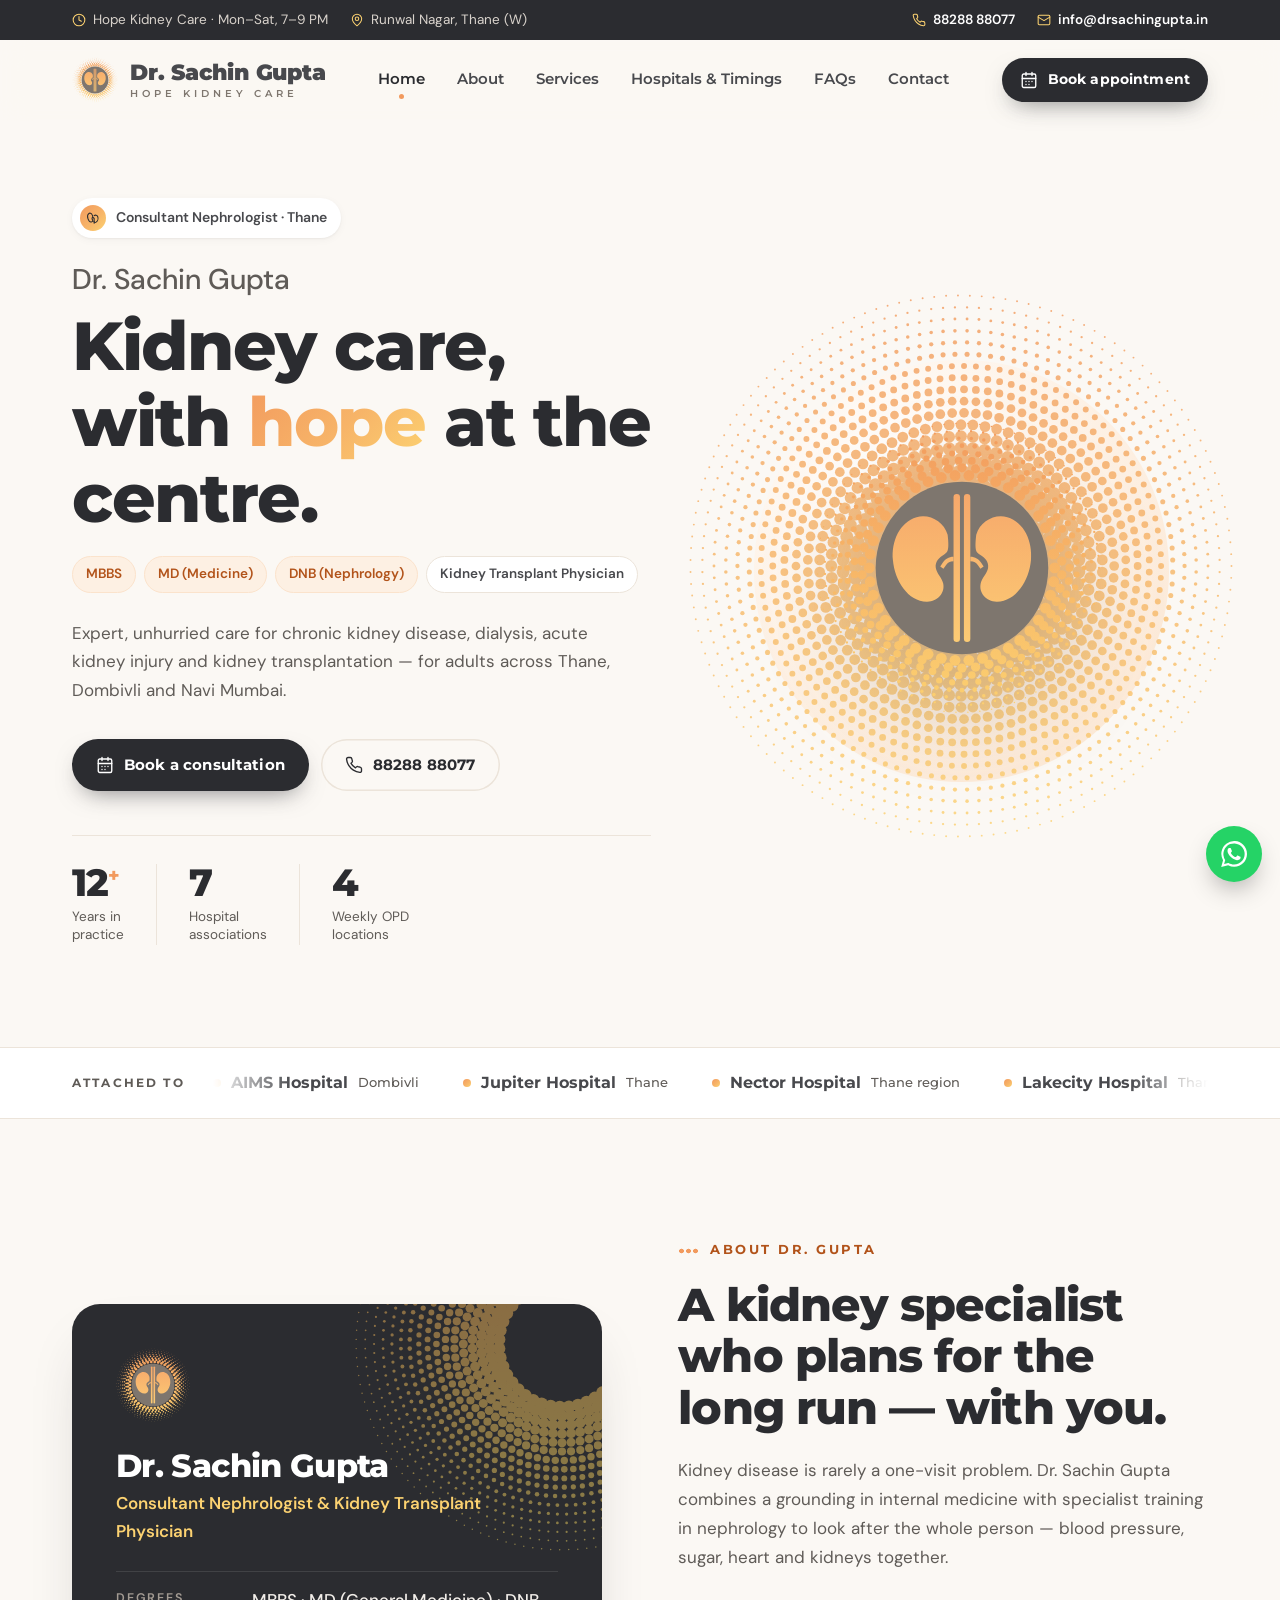
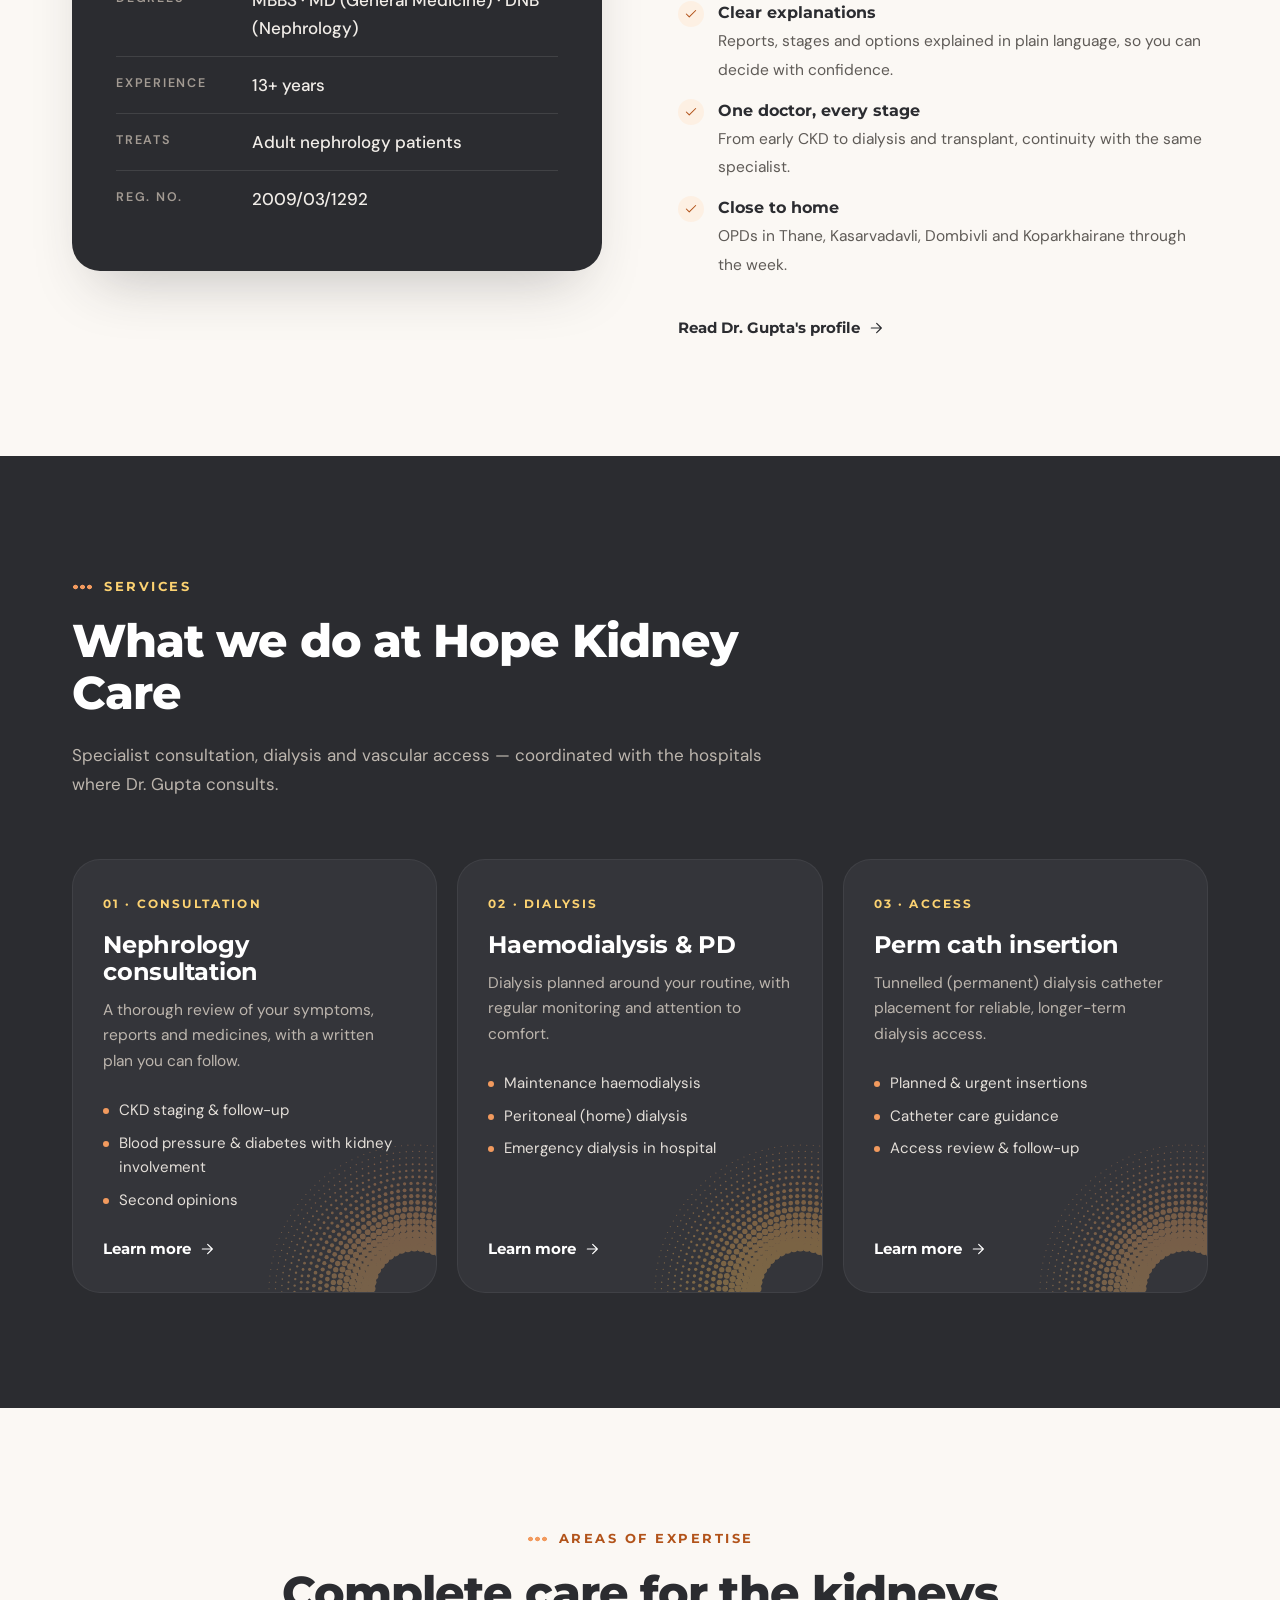
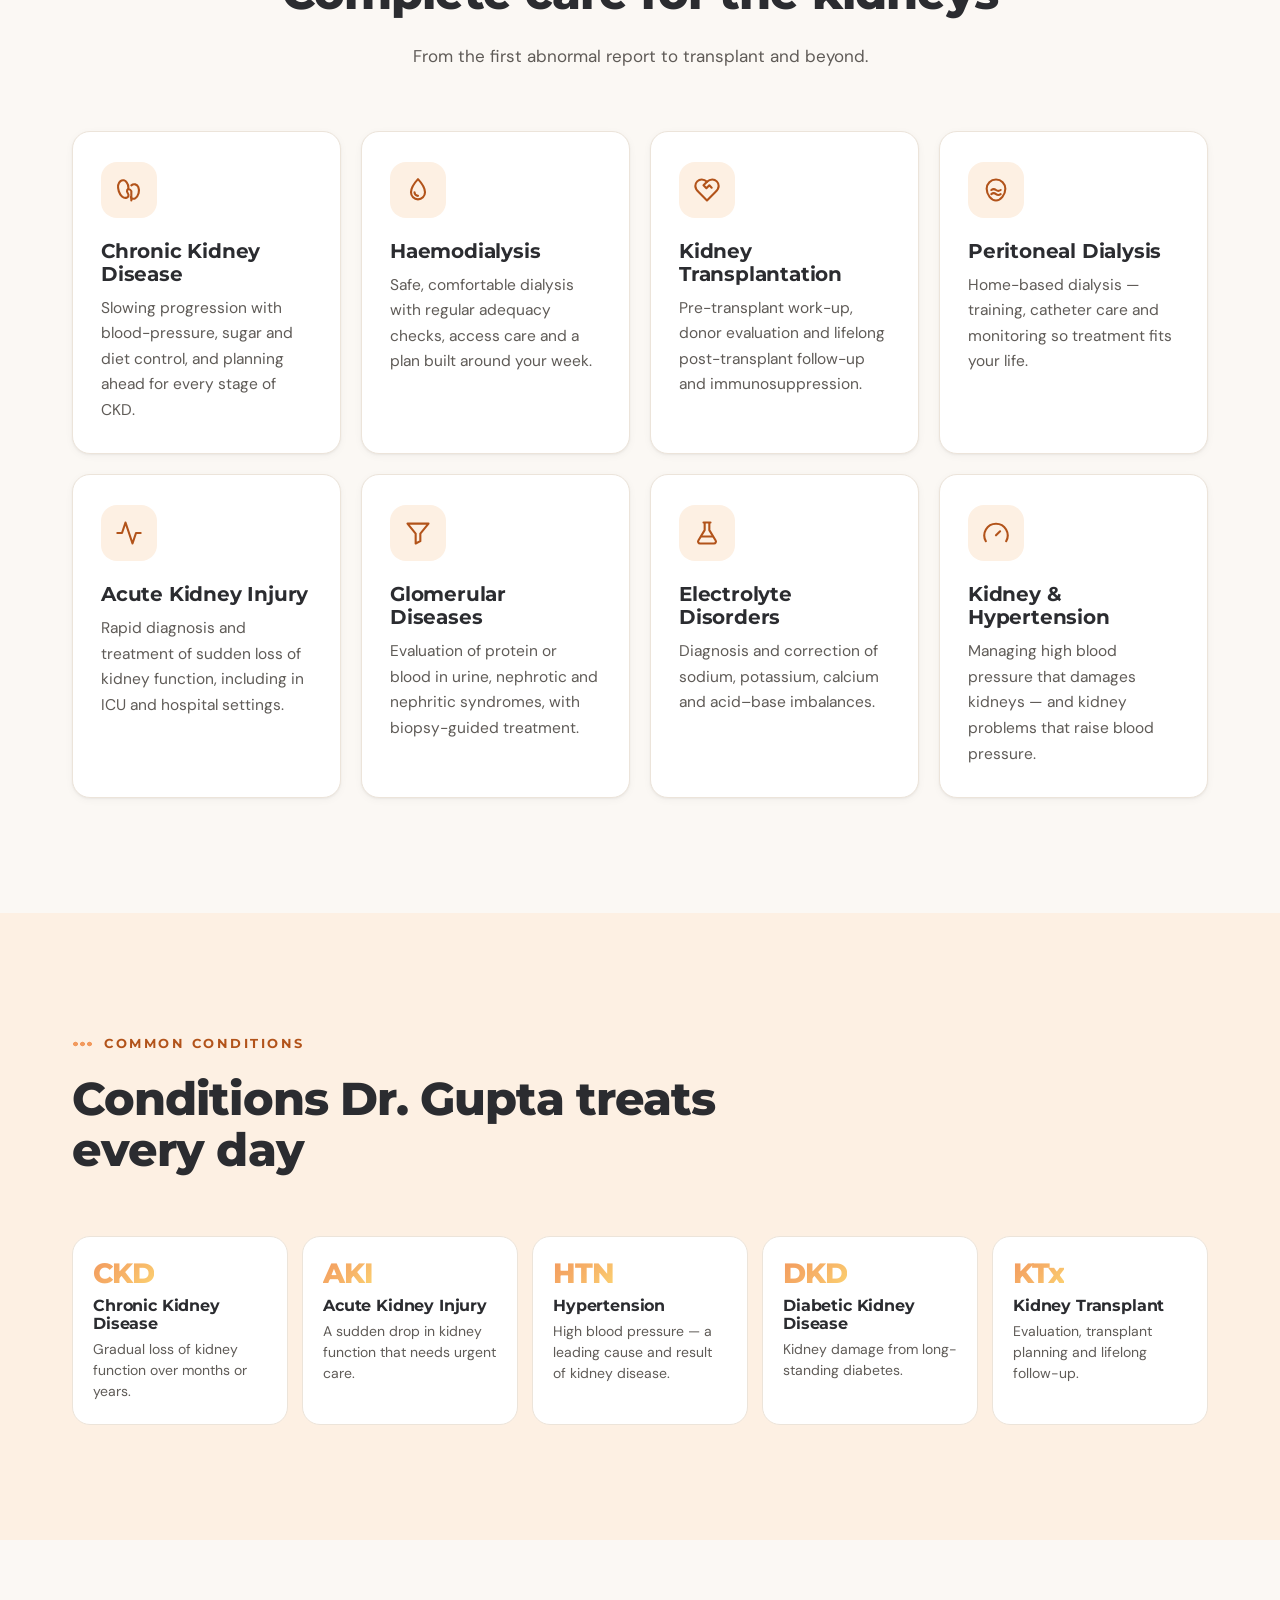
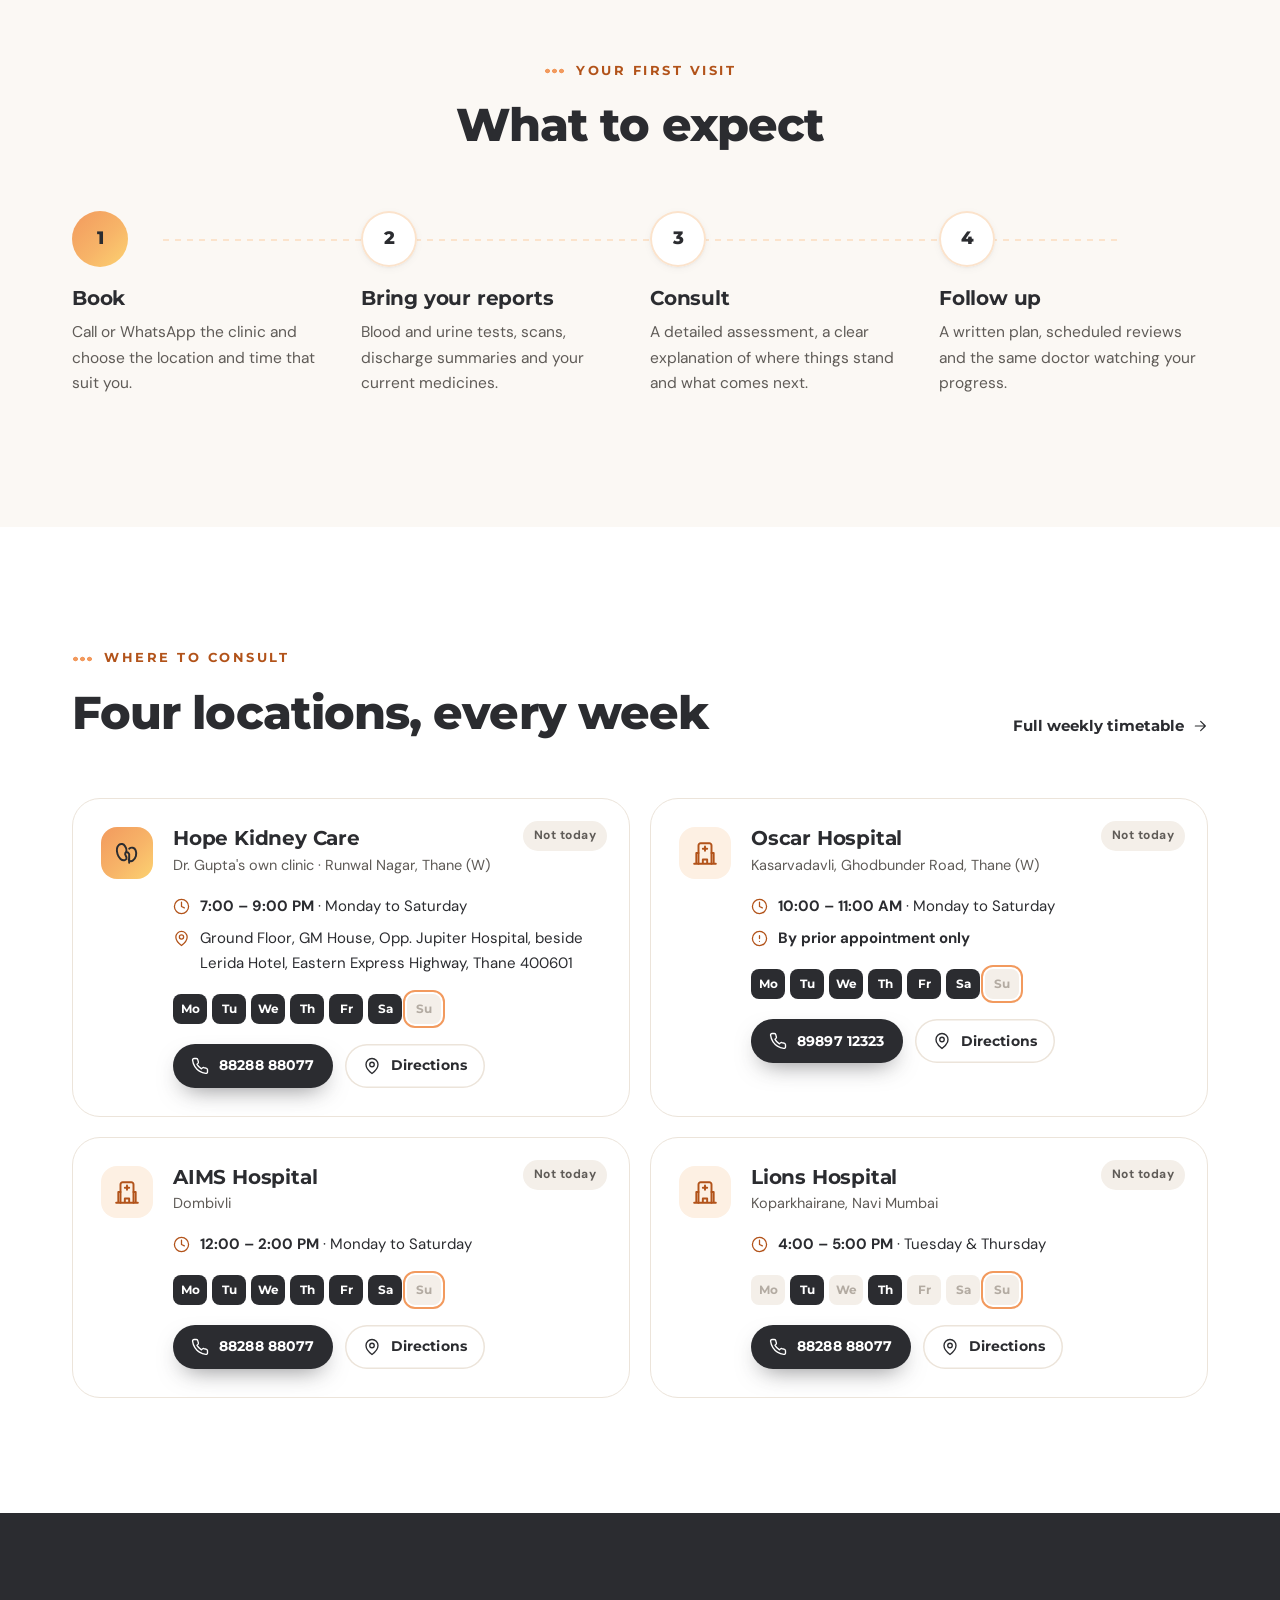
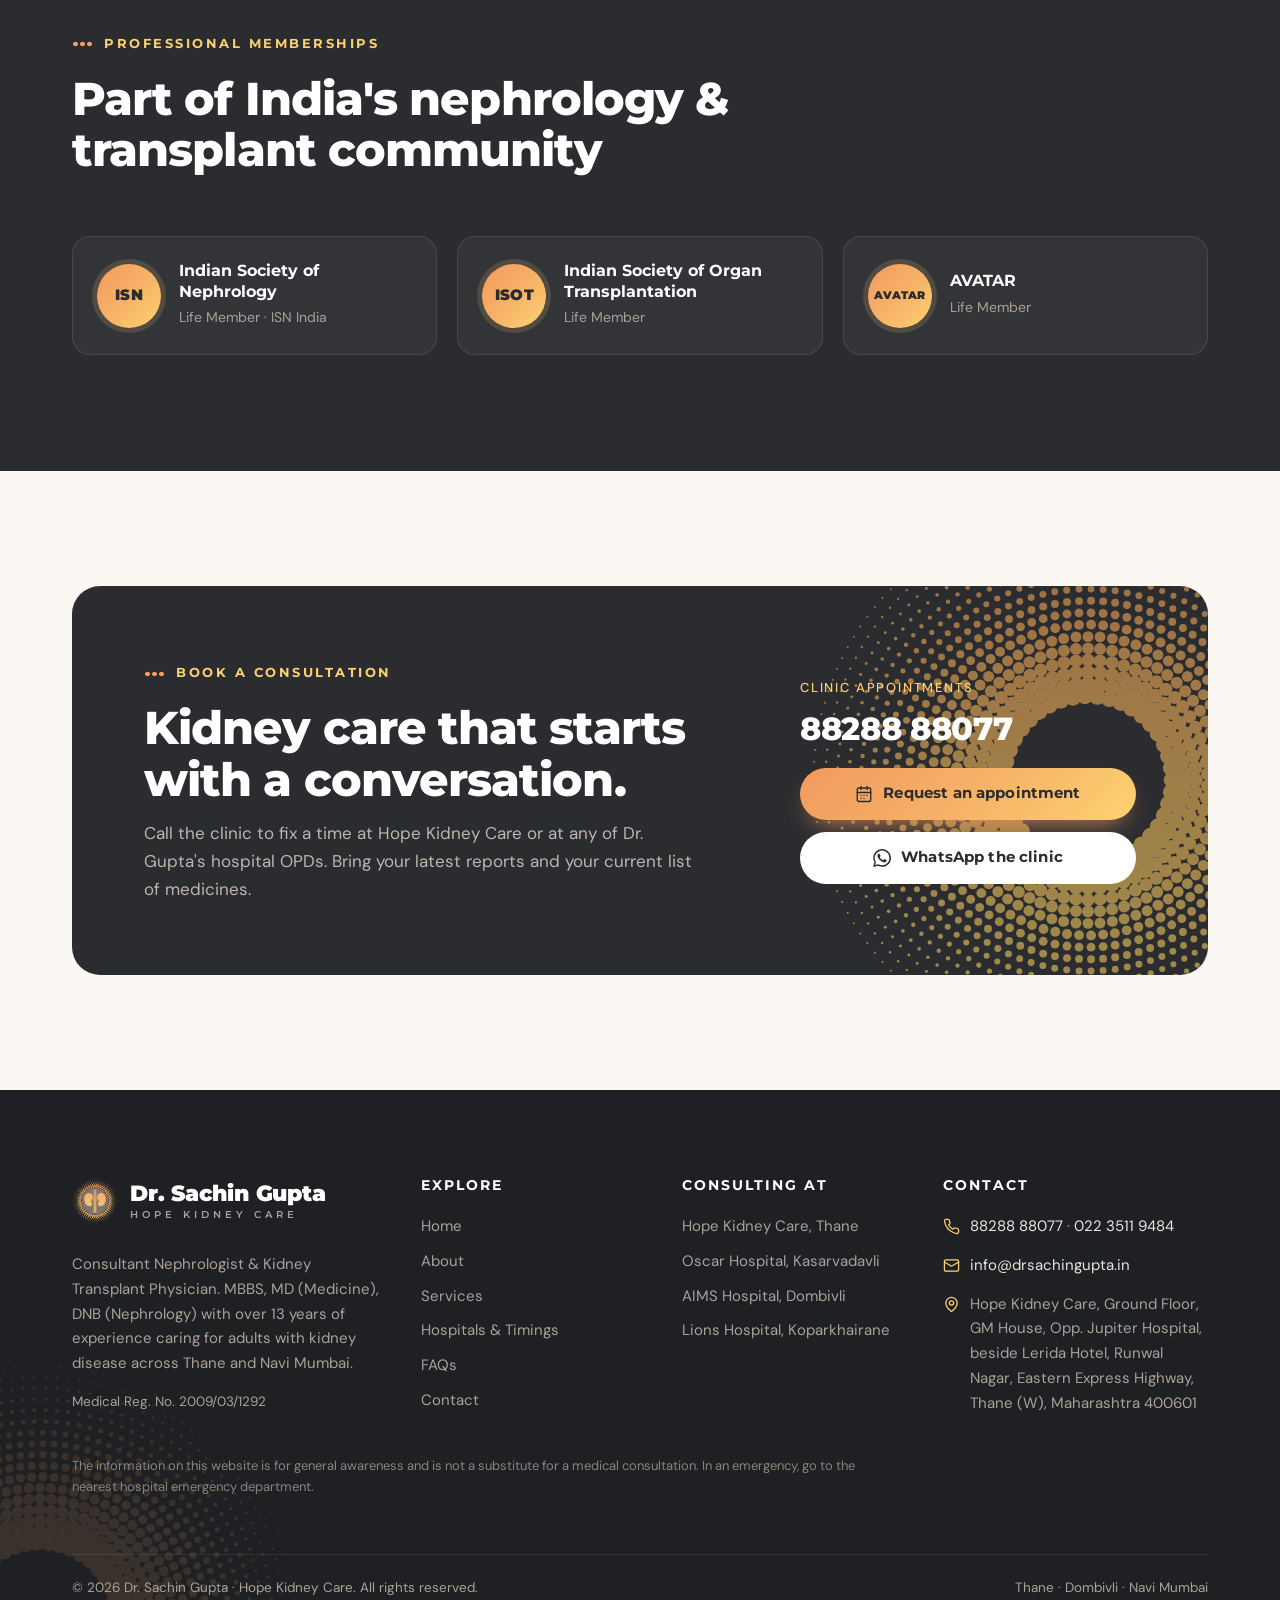
==== index.html @ 8084b37d "initial commit" ====
<!DOCTYPE html>
<html lang="en-IN" class="no-js">
<head>
  <meta charset="UTF-8">
  <meta name="viewport" content="width=device-width, initial-scale=1">
  <title>Dr. Sachin Gupta — Nephrologist &amp; Kidney Transplant Physician in Thane | Hope Kidney Care</title>
  <meta name="description" content="Dr. Sachin Gupta, MBBS, MD, DNB (Nephrology) — consultant nephrologist and kidney transplant physician in Thane with 13+ years of experience. CKD, dialysis, AKI, transplant care at Hope Kidney Care.">
  <meta name="theme-color" content="#2b2c30">
  <link rel="canonical" href="https://www.drsachingupta.in/">
  <link rel="icon" href="assets/img/favicon.svg" type="image/svg+xml">
  <link rel="apple-touch-icon" href="assets/img/apple-touch-icon.png">
  <meta property="og:type" content="website">
  <meta property="og:title" content="Dr. Sachin Gupta — Nephrologist &amp; Kidney Transplant Physician in Thane | Hope Kidney Care">
  <meta property="og:description" content="Dr. Sachin Gupta, MBBS, MD, DNB (Nephrology) — consultant nephrologist and kidney transplant physician in Thane with 13+ years of experience. CKD, dialysis, AKI, transplant care at Hope Kidney Care.">
  <meta property="og:url" content="https://www.drsachingupta.in/">
  <meta property="og:image" content="https://www.drsachingupta.in/assets/img/og-image.png">
  <meta name="twitter:card" content="summary_large_image">
  <link rel="preconnect" href="https://fonts.googleapis.com">
  <link rel="preconnect" href="https://fonts.gstatic.com" crossorigin>
  <link href="https://fonts.googleapis.com/css2?family=DM+Sans:opsz,wght@9..40,400;9..40,500;9..40,600;9..40,700&family=Montserrat:wght@500;600;700;800;900&display=swap" rel="stylesheet">
  <link rel="stylesheet" href="assets/css/style.css?v=9">
  <script type="application/ld+json">{"@context": "https://schema.org", "@graph": [{"@type": "Physician", "@id": "https://www.drsachingupta.in/#doctor", "name": "Dr. Sachin Gupta", "medicalSpecialty": "Nephrology", "description": "Consultant Nephrologist & Kidney Transplant Physician in Thane — MBBS, MD (Medicine), DNB (Nephrology).", "telephone": "+918828888077", "email": "info@drsachingupta.in", "url": "https://www.drsachingupta.in", "image": "https://www.drsachingupta.in/assets/img/og-image.png", "address": {"@type": "PostalAddress", "streetAddress": "Ground Floor, GM House, Opp. Jupiter Hospital, Runwal Nagar, Eastern Express Highway", "addressLocality": "Thane", "addressRegion": "Maharashtra", "postalCode": "400601", "addressCountry": "IN"}, "memberOf": ["Indian Society of Nephrology (ISN)", "Indian Society of Organ Transplantation (ISOT)", "AVATAR"]}, {"@type": "MedicalClinic", "@id": "https://www.drsachingupta.in/#clinic", "name": "Hope Kidney Care", "telephone": "+918828888077", "address": {"@type": "PostalAddress", "streetAddress": "Ground Floor, GM House, Opp. Jupiter Hospital, Runwal Nagar, Eastern Express Highway", "addressLocality": "Thane", "addressRegion": "Maharashtra", "postalCode": "400601", "addressCountry": "IN"}, "openingHoursSpecification": [{"@type": "OpeningHoursSpecification", "dayOfWeek": ["Monday", "Tuesday", "Wednesday", "Thursday", "Friday", "Saturday"], "opens": "19:00", "closes": "21:00"}], "medicalSpecialty": "Nephrology"}]}</script>
  <script defer src="assets/js/site.js?v=4"></script>
</head>
<body>
<svg width="0" height="0" style="position:absolute" aria-hidden="true"><symbol id="i-phone" viewBox="0 0 24 24" fill="none" stroke="currentColor" stroke-width="1.8" stroke-linecap="round" stroke-linejoin="round"><path d="M22 16.9v3a2 2 0 0 1-2.2 2 19.8 19.8 0 0 1-8.6-3.1 19.5 19.5 0 0 1-6-6A19.8 19.8 0 0 1 2.1 4.2 2 2 0 0 1 4.1 2h3a2 2 0 0 1 2 1.7c.1.9.4 1.8.7 2.7a2 2 0 0 1-.5 2.1L8 9.8a16 16 0 0 0 6 6l1.3-1.3a2 2 0 0 1 2.1-.4c.9.3 1.8.6 2.7.7a2 2 0 0 1 1.7 2z"/></symbol><symbol id="i-calendar" viewBox="0 0 24 24" fill="none" stroke="currentColor" stroke-width="1.8" stroke-linecap="round" stroke-linejoin="round"><rect x="3" y="4" width="18" height="18" rx="2"/><path d="M16 2v4M8 2v4M3 10h18M8 14h.01M12 14h.01M16 14h.01M8 18h.01M12 18h.01"/></symbol><symbol id="i-clock" viewBox="0 0 24 24" fill="none" stroke="currentColor" stroke-width="1.8" stroke-linecap="round" stroke-linejoin="round"><circle cx="12" cy="12" r="10"/><path d="M12 6v6l4 2"/></symbol><symbol id="i-pin" viewBox="0 0 24 24" fill="none" stroke="currentColor" stroke-width="1.8" stroke-linecap="round" stroke-linejoin="round"><path d="M20 10c0 6-8 12-8 12s-8-6-8-12a8 8 0 0 1 16 0z"/><circle cx="12" cy="10" r="3"/></symbol><symbol id="i-mail" viewBox="0 0 24 24" fill="none" stroke="currentColor" stroke-width="1.8" stroke-linecap="round" stroke-linejoin="round"><rect x="2" y="4" width="20" height="16" rx="2"/><path d="m22 7-10 6L2 7"/></symbol><symbol id="i-arrow" viewBox="0 0 24 24" fill="none" stroke="currentColor" stroke-width="1.8" stroke-linecap="round" stroke-linejoin="round"><path d="M5 12h14M13 5l7 7-7 7"/></symbol><symbol id="i-check" viewBox="0 0 24 24" fill="none" stroke="currentColor" stroke-width="1.8" stroke-linecap="round" stroke-linejoin="round"><path d="M20 6 9 17l-5-5"/></symbol><symbol id="i-menu" viewBox="0 0 24 24" fill="none" stroke="currentColor" stroke-width="1.8" stroke-linecap="round" stroke-linejoin="round"><path d="M4 7h16M4 12h16M4 17h10"/></symbol><symbol id="i-close" viewBox="0 0 24 24" fill="none" stroke="currentColor" stroke-width="1.8" stroke-linecap="round" stroke-linejoin="round"><path d="M18 6 6 18M6 6l12 12"/></symbol><symbol id="i-chev" viewBox="0 0 24 24" fill="none" stroke="currentColor" stroke-width="1.8" stroke-linecap="round" stroke-linejoin="round"><path d="m9 18 6-6-6-6"/></symbol><symbol id="i-kidney" viewBox="0 0 24 24" fill="none" stroke="currentColor" stroke-width="1.8" stroke-linecap="round" stroke-linejoin="round"><path d="M10 5.5C9 3.6 6.4 3 4.7 4.4 2.5 6.2 2.3 10 3.3 13.2 4.4 16.6 7.2 19.5 10 18.6c1.7-.6 2-2.5 1-3.8-.6-.8-1-1.7-.6-2.6.3-.7 1-1 1.1-1.9.2-1.6-.5-3.5-1.5-4.8z"/><path d="M14 8c2-1.7 5-1 6 1.5 1.3 3.2.2 7.8-2.7 9.6-1.5.9-3.4.4-3.8-1.1"/><path d="M11.4 11.4c1.3-.2 2.1.5 2.6 1.6v8"/></symbol><symbol id="i-droplet" viewBox="0 0 24 24" fill="none" stroke="currentColor" stroke-width="1.8" stroke-linecap="round" stroke-linejoin="round"><path d="M12 2.7s6 6.4 6 11.3a6 6 0 0 1-12 0c0-4.9 6-11.3 6-11.3z"/><path d="M9 14a3 3 0 0 0 3 3"/></symbol><symbol id="i-catheter" viewBox="0 0 24 24" fill="none" stroke="currentColor" stroke-width="1.8" stroke-linecap="round" stroke-linejoin="round"><path d="M7 3v4a5 5 0 0 0 10 0V3"/><path d="M12 12v5a4 4 0 0 0 8 0v-1"/><circle cx="20" cy="14" r="2"/><path d="M5 3h4M15 3h4"/></symbol><symbol id="i-steth" viewBox="0 0 24 24" fill="none" stroke="currentColor" stroke-width="1.8" stroke-linecap="round" stroke-linejoin="round"><path d="M4.8 2.3A.3.3 0 1 0 5 2H4a2 2 0 0 0-2 2v5a6 6 0 0 0 6 6 6 6 0 0 0 6-6V4a2 2 0 0 0-2-2h-1a.2.2 0 1 0 .3.3"/><path d="M8 15v1a6 6 0 0 0 6 6 6 6 0 0 0 6-6v-4"/><circle cx="20" cy="10" r="2"/></symbol><symbol id="i-transplant" viewBox="0 0 24 24" fill="none" stroke="currentColor" stroke-width="1.8" stroke-linecap="round" stroke-linejoin="round"><path d="M19 14c1.5-1.5 3-3.2 3-5.5A5.5 5.5 0 0 0 16.5 3c-1.8 0-3 .5-4.5 2-1.5-1.5-2.7-2-4.5-2A5.5 5.5 0 0 0 2 8.5c0 2.3 1.5 4 3 5.5l7 7z"/><path d="M12 5 9 8l2.5 2.5L14 8l2 2"/></symbol><symbol id="i-filter" viewBox="0 0 24 24" fill="none" stroke="currentColor" stroke-width="1.8" stroke-linecap="round" stroke-linejoin="round"><path d="M3 4h18l-7 8.5V19l-4 2v-8.5z"/></symbol><symbol id="i-flask" viewBox="0 0 24 24" fill="none" stroke="currentColor" stroke-width="1.8" stroke-linecap="round" stroke-linejoin="round"><path d="M9 3h6M10 3v6.5L4.6 18.4A1.7 1.7 0 0 0 6 21h12a1.7 1.7 0 0 0 1.4-2.6L14 9.5V3"/><path d="M7.5 15h9"/></symbol><symbol id="i-pulse" viewBox="0 0 24 24" fill="none" stroke="currentColor" stroke-width="1.8" stroke-linecap="round" stroke-linejoin="round"><path d="M22 12h-4l-3 9L9 3l-3 9H2"/></symbol><symbol id="i-peritoneal" viewBox="0 0 24 24" fill="none" stroke="currentColor" stroke-width="1.8" stroke-linecap="round" stroke-linejoin="round"><path d="M12 3c4.5 0 8 3.5 8 8 0 5-4 10-8 10s-8-5-8-10c0-4.5 3.5-8 8-8z"/><path d="M8 12c1.3-1 2.7-1 4 0s2.7 1 4 0M8 15.5c1.3-1 2.7-1 4 0s2.7 1 4 0"/></symbol><symbol id="i-hospital" viewBox="0 0 24 24" fill="none" stroke="currentColor" stroke-width="1.8" stroke-linecap="round" stroke-linejoin="round"><path d="M12 6v4M14 8h-4M18 22V5a2 2 0 0 0-2-2H8a2 2 0 0 0-2 2v17"/><path d="M2 22h20M4 22V12h2M20 22V12h-2M10 22v-4h4v4"/></symbol><symbol id="i-award" viewBox="0 0 24 24" fill="none" stroke="currentColor" stroke-width="1.8" stroke-linecap="round" stroke-linejoin="round"><circle cx="12" cy="8" r="6"/><path d="M15.5 12.9 17 22l-5-3-5 3 1.5-9.1"/></symbol><symbol id="i-shield" viewBox="0 0 24 24" fill="none" stroke="currentColor" stroke-width="1.8" stroke-linecap="round" stroke-linejoin="round"><path d="M12 22s8-4 8-10V5l-8-3-8 3v7c0 6 8 10 8 10z"/><path d="m9 12 2 2 4-4"/></symbol><symbol id="i-user" viewBox="0 0 24 24" fill="none" stroke="currentColor" stroke-width="1.8" stroke-linecap="round" stroke-linejoin="round"><circle cx="12" cy="8" r="4"/><path d="M4 21v-1a6 6 0 0 1 6-6h4a6 6 0 0 1 6 6v1"/></symbol><symbol id="i-alert" viewBox="0 0 24 24" fill="none" stroke="currentColor" stroke-width="1.8" stroke-linecap="round" stroke-linejoin="round"><circle cx="12" cy="12" r="10"/><path d="M12 8v4M12 16h.01"/></symbol><symbol id="i-gauge" viewBox="0 0 24 24" fill="none" stroke="currentColor" stroke-width="1.8" stroke-linecap="round" stroke-linejoin="round"><path d="M12 14 15.5 10.5"/><path d="M3.3 19a10 10 0 1 1 17.4 0"/></symbol><symbol id="i-sugar" viewBox="0 0 24 24" fill="none" stroke="currentColor" stroke-width="1.8" stroke-linecap="round" stroke-linejoin="round"><path d="M12 2 4 7v10l8 5 8-5V7z"/><path d="M12 22V12M20 7l-8 5-8-5"/></symbol><symbol id="i-eye" viewBox="0 0 24 24" fill="none" stroke="currentColor" stroke-width="1.8" stroke-linecap="round" stroke-linejoin="round"><path d="M2 12s3.5-7 10-7 10 7 10 7-3.5 7-10 7S2 12 2 12z"/><circle cx="12" cy="12" r="3"/></symbol><symbol id="i-swell" viewBox="0 0 24 24" fill="none" stroke="currentColor" stroke-width="1.8" stroke-linecap="round" stroke-linejoin="round"><path d="M7 3v8a5 5 0 0 0 10 0V3"/><path d="M5 21c2-1.5 4-1.5 7 0s5 1.5 7 0"/></symbol><symbol id="i-tired" viewBox="0 0 24 24" fill="none" stroke="currentColor" stroke-width="1.8" stroke-linecap="round" stroke-linejoin="round"><path d="M12 3a9 9 0 1 0 9 9 7 7 0 0 1-9-9z"/></symbol><symbol id="i-foam" viewBox="0 0 24 24" fill="none" stroke="currentColor" stroke-width="1.8" stroke-linecap="round" stroke-linejoin="round"><circle cx="8" cy="9" r="3"/><circle cx="15.5" cy="7.5" r="2.5"/><circle cx="14" cy="15" r="4"/><circle cx="6.5" cy="16.5" r="2"/></symbol><symbol id="i-quote" viewBox="0 0 24 24" fill="none" stroke="currentColor" stroke-width="1.8" stroke-linecap="round" stroke-linejoin="round"><path d="M3 21c3 0 7-1 7-8V5H3v7h4c0 4-2 6-4 6zM14 21c3 0 7-1 7-8V5h-7v7h4c0 4-2 6-4 6z"/></symbol><symbol id="i-heart" viewBox="0 0 24 24" fill="none" stroke="currentColor" stroke-width="1.8" stroke-linecap="round" stroke-linejoin="round"><path d="M19 14c1.5-1.5 3-3.2 3-5.5A5.5 5.5 0 0 0 16.5 3c-1.8 0-3 .5-4.5 2-1.5-1.5-2.7-2-4.5-2A5.5 5.5 0 0 0 2 8.5c0 2.3 1.5 4 3 5.5l7 7z"/></symbol><symbol id="i-chat" viewBox="0 0 24 24" fill="none" stroke="currentColor" stroke-width="1.8" stroke-linecap="round" stroke-linejoin="round"><path d="M21 11.5a8.4 8.4 0 0 1-9 8.4 8.6 8.6 0 0 1-3.8-.9L3 21l1.9-5.7a8.4 8.4 0 0 1-.9-3.8 8.5 8.5 0 0 1 8.5-8.5 8.4 8.4 0 0 1 8.5 8.5z"/></symbol><symbol id="i-book" viewBox="0 0 24 24" fill="none" stroke="currentColor" stroke-width="1.8" stroke-linecap="round" stroke-linejoin="round"><path d="M2 4h6a4 4 0 0 1 4 4v13a3 3 0 0 0-3-3H2zM22 4h-6a4 4 0 0 0-4 4v13a3 3 0 0 1 3-3h7z"/></symbol><symbol id="i-grad" viewBox="0 0 24 24" fill="none" stroke="currentColor" stroke-width="1.8" stroke-linecap="round" stroke-linejoin="round"><path d="M22 10 12 5 2 10l10 5 10-5z"/><path d="M6 12v5c3 2 9 2 12 0v-5M22 10v6"/></symbol><symbol id="i-wa" viewBox="0 0 24 24"><path fill="currentColor" stroke="none" d="M17.5 14.4c-.3-.1-1.8-.9-2-1-.3-.1-.5-.1-.7.1-.2.3-.8 1-.9 1.2-.2.2-.3.2-.6.1-.3-.1-1.3-.5-2.4-1.5-.9-.8-1.5-1.8-1.7-2.1-.2-.3 0-.5.1-.6l.4-.5c.2-.2.2-.3.3-.5.1-.2 0-.4 0-.5l-.9-2.2c-.2-.6-.5-.5-.7-.5h-.6c-.2 0-.5.1-.8.4-.3.3-1 1-1 2.5s1.1 2.9 1.2 3.1c.1.2 2.1 3.2 5.1 4.5.7.3 1.3.5 1.7.6.7.2 1.4.2 1.9.1.6-.1 1.8-.7 2-1.4.2-.7.2-1.3.2-1.4-.1-.2-.3-.3-.6-.4zM12 21.8c-1.8 0-3.5-.5-5-1.4l-.4-.2-3.7 1 1-3.6-.2-.4A9.8 9.8 0 1 1 12 21.8zM20.5 3.5A11.8 11.8 0 0 0 1.9 17.7L.2 24l6.4-1.7a11.8 11.8 0 0 0 5.6 1.4C18.8 23.7 24 18.4 24 11.9c0-3.2-1.2-6.1-3.5-8.4z"/></symbol></svg>
<a class="skip-link" href="#main">Skip to content</a>

<div class="topbar">
  <div class="container">
    <div class="topbar__items">
      <span class="topbar__item"><svg aria-hidden="true"><use href="#i-clock"/></svg> Hope Kidney Care · Mon–Sat, 7–9 PM</span>
      <span class="topbar__item topbar__hide-sm"><svg aria-hidden="true"><use href="#i-pin"/></svg> Runwal Nagar, Thane (W)</span>
    </div>
    <div class="topbar__items">
      <a class="topbar__item" href="tel:+918828888077"><svg aria-hidden="true"><use href="#i-phone"/></svg> 88288 88077</a>
      <a class="topbar__item topbar__hide-sm" href="mailto:info@drsachingupta.in"><svg aria-hidden="true"><use href="#i-mail"/></svg> info@drsachingupta.in</a>
    </div>
  </div>
</div>
<header class="site-header">
  <div class="container">
    <a class="brand" href="index.html" aria-label="Hope Kidney Care — Dr. Sachin Gupta, home">
      <img class="brand__mark" src="assets/img/emblem.svg" alt="" width="46" height="46">
      <span class="brand__text"><span class="brand__word">Dr. Sachin Gupta</span><span class="brand__sub">Hope Kidney Care</span></span>
    </a>
    <nav class="nav" aria-label="Main"><a href="index.html" aria-current="page">Home</a><a href="about.html">About</a><a href="services.html">Services</a><a href="hospitals.html">Hospitals &amp; Timings</a><a href="faq.html">FAQs</a><a href="contact.html">Contact</a></nav>
    <div class="header-cta">
      <a class="btn btn--ghost btn--sm" href="tel:+918828888077"><svg aria-hidden="true"><use href="#i-phone"/></svg> Call</a>
      <a class="btn btn--primary btn--sm" href="contact.html#book"><svg aria-hidden="true"><use href="#i-calendar"/></svg> Book appointment</a>
      <button class="menu-toggle" type="button" aria-label="Open menu" aria-controls="drawer" aria-expanded="false"><svg aria-hidden="true"><use href="#i-menu"/></svg></button>
    </div>
  </div>
</header>
<div class="drawer" id="drawer" aria-hidden="true">
  <div class="drawer__scrim" data-close></div>
  <div class="drawer__panel" role="dialog" aria-modal="true" aria-label="Menu">
    <div class="drawer__head"><a class="brand" href="index.html" aria-label="Hope Kidney Care — Dr. Sachin Gupta, home">
      <img class="brand__mark" src="assets/img/emblem.svg" alt="" width="46" height="46">
      <span class="brand__text"><span class="brand__word">Dr. Sachin Gupta</span><span class="brand__sub">Hope Kidney Care</span></span>
    </a><button class="menu-toggle" style="display:inline-flex" type="button" aria-label="Close menu" data-close><svg aria-hidden="true"><use href="#i-close"/></svg></button></div>
    <nav aria-label="Mobile"><a href="index.html" aria-current="page">Home<svg aria-hidden="true"><use href="#i-chev"/></svg></a><a href="about.html">About<svg aria-hidden="true"><use href="#i-chev"/></svg></a><a href="services.html">Services<svg aria-hidden="true"><use href="#i-chev"/></svg></a><a href="hospitals.html">Hospitals &amp; Timings<svg aria-hidden="true"><use href="#i-chev"/></svg></a><a href="faq.html">FAQs<svg aria-hidden="true"><use href="#i-chev"/></svg></a><a href="contact.html">Contact<svg aria-hidden="true"><use href="#i-chev"/></svg></a></nav>
    <div class="drawer__contact">
      <a class="btn btn--primary" href="contact.html#book"><svg aria-hidden="true"><use href="#i-calendar"/></svg> Book appointment</a>
      <a class="btn btn--ghost" href="tel:+918828888077"><svg aria-hidden="true"><use href="#i-phone"/></svg> 88288 88077</a>
    </div>
  </div>
</div>
<main id="main">

<section class="hero">
  <div class="container hero__grid">
    <div>
      <div class="hero__badge reveal"><span class="dot"><svg aria-hidden="true"><use href="#i-kidney"/></svg></span> Consultant Nephrologist · Thane</div>
      <h1 class="reveal" style="--d:.05s"><span class="thin">Dr. Sachin Gupta</span>Kidney care, with <span class="text-sun">hope</span> at the centre.</h1>
      <div class="hero__creds reveal" style="--d:.1s">
        <span class="chip chip--sun">MBBS</span><span class="chip chip--sun">MD (Medicine)</span><span class="chip chip--sun">DNB (Nephrology)</span>
        <span class="chip">Kidney Transplant Physician</span>
      </div>
      <p class="lead hero__lead reveal" style="--d:.15s">Expert, unhurried care for chronic kidney disease, dialysis, acute kidney injury and kidney transplantation — for adults across Thane, Dombivli and Navi Mumbai.</p>
      <div class="btn-row reveal" style="--d:.2s">
        <a class="btn btn--primary" href="contact.html#book"><svg aria-hidden="true"><use href="#i-calendar"/></svg> Book a consultation</a>
        <a class="btn btn--ghost" href="tel:+918828888077"><svg aria-hidden="true"><use href="#i-phone"/></svg> 88288 88077</a>
      </div>
      <div class="hero__stats reveal" style="--d:.25s">
        <div class="stat"><div class="stat__num"><span data-count="13">13</span><sup>+</sup></div><div class="stat__label">Years in<br>practice</div></div>
        <div class="stat"><div class="stat__num"><span data-count="7">7</span></div><div class="stat__label">Hospital<br>associations</div></div>
        <div class="stat"><div class="stat__num"><span data-count="4">4</span></div><div class="stat__label">Weekly OPD<br>locations</div></div>
      </div>
    </div>
    <div class="hero__visual" aria-hidden="true">
      <div class="hero__disc"></div>
      <span class="halftone"></span>
      <svg xmlns="http://www.w3.org/2000/svg" viewBox="0 0 120 120" class="hero__emblem" aria-hidden="true" focusable="false">
<defs>
<linearGradient id="d-heroemblem" gradientUnits="userSpaceOnUse" x1="0" y1="0" x2="0" y2="120"><stop offset="0" stop-color="#F29A5E"/><stop offset="1" stop-color="#FCD271"/></linearGradient>
<linearGradient id="k-heroemblem" gradientUnits="userSpaceOnUse" x1="0" y1="30" x2="0" y2="90"><stop offset="0" stop-color="#F6A86B"/><stop offset="1" stop-color="#FCCB74"/></linearGradient>
</defs>
<g fill="url(#d-heroemblem)" style="fill:url(#d-heroemblem)"><circle cx="97.60" cy="60.00" r="2.20"/><circle cx="97.18" cy="65.60" r="2.20"/><circle cx="95.93" cy="71.08" r="2.20"/><circle cx="93.88" cy="76.31" r="2.20"/><circle cx="91.07" cy="81.18" r="2.20"/><circle cx="87.56" cy="85.57" r="2.20"/><circle cx="83.44" cy="89.40" r="2.20"/><circle cx="78.80" cy="92.56" r="2.20"/><circle cx="73.74" cy="95.00" r="2.20"/><circle cx="68.37" cy="96.66" r="2.20"/><circle cx="62.81" cy="97.49" r="2.20"/><circle cx="57.19" cy="97.49" r="2.20"/><circle cx="51.63" cy="96.66" r="2.20"/><circle cx="46.26" cy="95.00" r="2.20"/><circle cx="41.20" cy="92.56" r="2.20"/><circle cx="36.56" cy="89.40" r="2.20"/><circle cx="32.44" cy="85.57" r="2.20"/><circle cx="28.93" cy="81.18" r="2.20"/><circle cx="26.12" cy="76.31" r="2.20"/><circle cx="24.07" cy="71.08" r="2.20"/><circle cx="22.82" cy="65.60" r="2.20"/><circle cx="22.40" cy="60.00" r="2.20"/><circle cx="22.82" cy="54.40" r="2.20"/><circle cx="24.07" cy="48.92" r="2.20"/><circle cx="26.12" cy="43.69" r="2.20"/><circle cx="28.93" cy="38.82" r="2.20"/><circle cx="32.44" cy="34.43" r="2.20"/><circle cx="36.56" cy="30.60" r="2.20"/><circle cx="41.20" cy="27.44" r="2.20"/><circle cx="46.26" cy="25.00" r="2.20"/><circle cx="51.63" cy="23.34" r="2.20"/><circle cx="57.19" cy="22.51" r="2.20"/><circle cx="62.81" cy="22.51" r="2.20"/><circle cx="68.37" cy="23.34" r="2.20"/><circle cx="73.74" cy="25.00" r="2.20"/><circle cx="78.80" cy="27.44" r="2.20"/><circle cx="83.44" cy="30.60" r="2.20"/><circle cx="87.56" cy="34.43" r="2.20"/><circle cx="91.07" cy="38.82" r="2.20"/><circle cx="93.88" cy="43.69" r="2.20"/><circle cx="95.93" cy="48.92" r="2.20"/><circle cx="97.18" cy="54.40" r="2.20"/><circle cx="100.51" cy="62.77" r="1.87"/><circle cx="99.75" cy="68.26" r="1.87"/><circle cx="98.26" cy="73.60" r="1.87"/><circle cx="96.05" cy="78.68" r="1.87"/><circle cx="93.17" cy="83.41" r="1.87"/><circle cx="89.67" cy="87.71" r="1.87"/><circle cx="85.62" cy="91.49" r="1.87"/><circle cx="81.10" cy="94.69" r="1.87"/><circle cx="76.18" cy="97.24" r="1.87"/><circle cx="70.95" cy="99.09" r="1.87"/><circle cx="65.53" cy="100.22" r="1.87"/><circle cx="60.00" cy="100.60" r="1.87"/><circle cx="54.47" cy="100.22" r="1.87"/><circle cx="49.05" cy="99.09" r="1.87"/><circle cx="43.82" cy="97.24" r="1.87"/><circle cx="38.90" cy="94.69" r="1.87"/><circle cx="34.38" cy="91.49" r="1.87"/><circle cx="30.33" cy="87.71" r="1.87"/><circle cx="26.83" cy="83.41" r="1.87"/><circle cx="23.95" cy="78.68" r="1.87"/><circle cx="21.74" cy="73.60" r="1.87"/><circle cx="20.25" cy="68.26" r="1.87"/><circle cx="19.49" cy="62.77" r="1.87"/><circle cx="19.49" cy="57.23" r="1.87"/><circle cx="20.25" cy="51.74" r="1.87"/><circle cx="21.74" cy="46.40" r="1.87"/><circle cx="23.95" cy="41.32" r="1.87"/><circle cx="26.83" cy="36.59" r="1.87"/><circle cx="30.33" cy="32.29" r="1.87"/><circle cx="34.38" cy="28.51" r="1.87"/><circle cx="38.90" cy="25.31" r="1.87"/><circle cx="43.82" cy="22.76" r="1.87"/><circle cx="49.05" cy="20.91" r="1.87"/><circle cx="54.47" cy="19.78" r="1.87"/><circle cx="60.00" cy="19.40" r="1.87"/><circle cx="65.53" cy="19.78" r="1.87"/><circle cx="70.95" cy="20.91" r="1.87"/><circle cx="76.18" cy="22.76" r="1.87"/><circle cx="81.10" cy="25.31" r="1.87"/><circle cx="85.62" cy="28.51" r="1.87"/><circle cx="89.67" cy="32.29" r="1.87"/><circle cx="93.17" cy="36.59" r="1.87"/><circle cx="96.05" cy="41.32" r="1.87"/><circle cx="98.26" cy="46.40" r="1.87"/><circle cx="99.75" cy="51.74" r="1.87"/><circle cx="100.51" cy="57.23" r="1.87"/><circle cx="103.60" cy="60.00" r="1.55"/><circle cx="103.27" cy="65.36" r="1.55"/><circle cx="102.28" cy="70.63" r="1.55"/><circle cx="100.66" cy="75.75" r="1.55"/><circle cx="98.41" cy="80.63" r="1.55"/><circle cx="95.59" cy="85.19" r="1.55"/><circle cx="92.22" cy="89.37" r="1.55"/><circle cx="88.37" cy="93.11" r="1.55"/><circle cx="84.08" cy="96.35" r="1.55"/><circle cx="79.43" cy="99.03" r="1.55"/><circle cx="74.49" cy="101.12" r="1.55"/><circle cx="69.33" cy="102.59" r="1.55"/><circle cx="64.02" cy="103.41" r="1.55"/><circle cx="58.66" cy="103.58" r="1.55"/><circle cx="53.31" cy="103.08" r="1.55"/><circle cx="48.07" cy="101.94" r="1.55"/><circle cx="43.01" cy="100.15" r="1.55"/><circle cx="38.20" cy="97.76" r="1.55"/><circle cx="33.73" cy="94.79" r="1.55"/><circle cx="29.65" cy="91.30" r="1.55"/><circle cx="26.03" cy="87.33" r="1.55"/><circle cx="22.93" cy="82.95" r="1.55"/><circle cx="20.39" cy="78.22" r="1.55"/><circle cx="18.45" cy="73.22" r="1.55"/><circle cx="17.14" cy="68.01" r="1.55"/><circle cx="16.48" cy="62.68" r="1.55"/><circle cx="16.48" cy="57.32" r="1.55"/><circle cx="17.14" cy="51.99" r="1.55"/><circle cx="18.45" cy="46.78" r="1.55"/><circle cx="20.39" cy="41.78" r="1.55"/><circle cx="22.93" cy="37.05" r="1.55"/><circle cx="26.03" cy="32.67" r="1.55"/><circle cx="29.65" cy="28.70" r="1.55"/><circle cx="33.73" cy="25.21" r="1.55"/><circle cx="38.20" cy="22.24" r="1.55"/><circle cx="43.01" cy="19.85" r="1.55"/><circle cx="48.07" cy="18.06" r="1.55"/><circle cx="53.31" cy="16.92" r="1.55"/><circle cx="58.66" cy="16.42" r="1.55"/><circle cx="64.02" cy="16.59" r="1.55"/><circle cx="69.33" cy="17.41" r="1.55"/><circle cx="74.49" cy="18.88" r="1.55"/><circle cx="79.43" cy="20.97" r="1.55"/><circle cx="84.08" cy="23.65" r="1.55"/><circle cx="88.37" cy="26.89" r="1.55"/><circle cx="92.22" cy="30.63" r="1.55"/><circle cx="95.59" cy="34.81" r="1.55"/><circle cx="98.41" cy="39.37" r="1.55"/><circle cx="100.66" cy="44.25" r="1.55"/><circle cx="102.28" cy="49.37" r="1.55"/><circle cx="103.27" cy="54.64" r="1.55"/><circle cx="106.52" cy="62.66" r="1.24"/><circle cx="105.92" cy="67.95" r="1.24"/><circle cx="104.71" cy="73.13" r="1.24"/><circle cx="102.92" cy="78.14" r="1.24"/><circle cx="100.58" cy="82.91" r="1.24"/><circle cx="97.70" cy="87.39" r="1.24"/><circle cx="94.33" cy="91.51" r="1.24"/><circle cx="90.52" cy="95.22" r="1.24"/><circle cx="86.30" cy="98.47" r="1.24"/><circle cx="81.75" cy="101.21" r="1.24"/><circle cx="76.91" cy="103.42" r="1.24"/><circle cx="71.85" cy="105.07" r="1.24"/><circle cx="66.63" cy="106.13" r="1.24"/><circle cx="61.33" cy="106.58" r="1.24"/><circle cx="56.01" cy="106.43" r="1.24"/><circle cx="50.75" cy="105.67" r="1.24"/><circle cx="45.60" cy="104.32" r="1.24"/><circle cx="40.64" cy="102.39" r="1.24"/><circle cx="35.94" cy="99.91" r="1.24"/><circle cx="31.54" cy="96.90" r="1.24"/><circle cx="27.52" cy="93.42" r="1.24"/><circle cx="23.93" cy="89.50" r="1.24"/><circle cx="20.80" cy="85.19" r="1.24"/><circle cx="18.18" cy="80.56" r="1.24"/><circle cx="16.11" cy="75.66" r="1.24"/><circle cx="14.61" cy="70.55" r="1.24"/><circle cx="13.70" cy="65.31" r="1.24"/><circle cx="13.40" cy="60.00" r="1.24"/><circle cx="13.70" cy="54.69" r="1.24"/><circle cx="14.61" cy="49.45" r="1.24"/><circle cx="16.11" cy="44.34" r="1.24"/><circle cx="18.18" cy="39.44" r="1.24"/><circle cx="20.80" cy="34.81" r="1.24"/><circle cx="23.93" cy="30.50" r="1.24"/><circle cx="27.52" cy="26.58" r="1.24"/><circle cx="31.54" cy="23.10" r="1.24"/><circle cx="35.94" cy="20.09" r="1.24"/><circle cx="40.64" cy="17.61" r="1.24"/><circle cx="45.60" cy="15.68" r="1.24"/><circle cx="50.75" cy="14.33" r="1.24"/><circle cx="56.01" cy="13.57" r="1.24"/><circle cx="61.33" cy="13.42" r="1.24"/><circle cx="66.63" cy="13.87" r="1.24"/><circle cx="71.85" cy="14.93" r="1.24"/><circle cx="76.91" cy="16.58" r="1.24"/><circle cx="81.75" cy="18.79" r="1.24"/><circle cx="86.30" cy="21.53" r="1.24"/><circle cx="90.52" cy="24.78" r="1.24"/><circle cx="94.33" cy="28.49" r="1.24"/><circle cx="97.70" cy="32.61" r="1.24"/><circle cx="100.58" cy="37.09" r="1.24"/><circle cx="102.92" cy="41.86" r="1.24"/><circle cx="104.71" cy="46.87" r="1.24"/><circle cx="105.92" cy="52.05" r="1.24"/><circle cx="106.52" cy="57.34" r="1.24"/><circle cx="109.60" cy="60.00" r="0.96"/><circle cx="109.33" cy="65.18" r="0.96"/><circle cx="108.52" cy="70.31" r="0.96"/><circle cx="107.17" cy="75.33" r="0.96"/><circle cx="105.31" cy="80.17" r="0.96"/><circle cx="102.95" cy="84.80" r="0.96"/><circle cx="100.13" cy="89.15" r="0.96"/><circle cx="96.86" cy="93.19" r="0.96"/><circle cx="93.19" cy="96.86" r="0.96"/><circle cx="89.15" cy="100.13" r="0.96"/><circle cx="84.80" cy="102.95" r="0.96"/><circle cx="80.17" cy="105.31" r="0.96"/><circle cx="75.33" cy="107.17" r="0.96"/><circle cx="70.31" cy="108.52" r="0.96"/><circle cx="65.18" cy="109.33" r="0.96"/><circle cx="60.00" cy="109.60" r="0.96"/><circle cx="54.82" cy="109.33" r="0.96"/><circle cx="49.69" cy="108.52" r="0.96"/><circle cx="44.67" cy="107.17" r="0.96"/><circle cx="39.83" cy="105.31" r="0.96"/><circle cx="35.20" cy="102.95" r="0.96"/><circle cx="30.85" cy="100.13" r="0.96"/><circle cx="26.81" cy="96.86" r="0.96"/><circle cx="23.14" cy="93.19" r="0.96"/><circle cx="19.87" cy="89.15" r="0.96"/><circle cx="17.05" cy="84.80" r="0.96"/><circle cx="14.69" cy="80.17" r="0.96"/><circle cx="12.83" cy="75.33" r="0.96"/><circle cx="11.48" cy="70.31" r="0.96"/><circle cx="10.67" cy="65.18" r="0.96"/><circle cx="10.40" cy="60.00" r="0.96"/><circle cx="10.67" cy="54.82" r="0.96"/><circle cx="11.48" cy="49.69" r="0.96"/><circle cx="12.83" cy="44.67" r="0.96"/><circle cx="14.69" cy="39.83" r="0.96"/><circle cx="17.05" cy="35.20" r="0.96"/><circle cx="19.87" cy="30.85" r="0.96"/><circle cx="23.14" cy="26.81" r="0.96"/><circle cx="26.81" cy="23.14" r="0.96"/><circle cx="30.85" cy="19.87" r="0.96"/><circle cx="35.20" cy="17.05" r="0.96"/><circle cx="39.83" cy="14.69" r="0.96"/><circle cx="44.67" cy="12.83" r="0.96"/><circle cx="49.69" cy="11.48" r="0.96"/><circle cx="54.82" cy="10.67" r="0.96"/><circle cx="60.00" cy="10.40" r="0.96"/><circle cx="65.18" cy="10.67" r="0.96"/><circle cx="70.31" cy="11.48" r="0.96"/><circle cx="75.33" cy="12.83" r="0.96"/><circle cx="80.17" cy="14.69" r="0.96"/><circle cx="84.80" cy="17.05" r="0.96"/><circle cx="89.15" cy="19.87" r="0.96"/><circle cx="93.19" cy="23.14" r="0.96"/><circle cx="96.86" cy="26.81" r="0.96"/><circle cx="100.13" cy="30.85" r="0.96"/><circle cx="102.95" cy="35.20" r="0.96"/><circle cx="105.31" cy="39.83" r="0.96"/><circle cx="107.17" cy="44.67" r="0.96"/><circle cx="108.52" cy="49.69" r="0.96"/><circle cx="109.33" cy="54.82" r="0.96"/><circle cx="112.54" cy="62.54" r="0.70"/><circle cx="112.05" cy="67.60" r="0.70"/><circle cx="111.07" cy="72.59" r="0.70"/><circle cx="109.62" cy="77.46" r="0.70"/><circle cx="107.70" cy="82.17" r="0.70"/><circle cx="105.34" cy="86.67" r="0.70"/><circle cx="102.55" cy="90.92" r="0.70"/><circle cx="99.37" cy="94.88" r="0.70"/><circle cx="95.82" cy="98.52" r="0.70"/><circle cx="91.94" cy="101.79" r="0.70"/><circle cx="87.75" cy="104.68" r="0.70"/><circle cx="83.31" cy="107.15" r="0.70"/><circle cx="78.65" cy="109.18" r="0.70"/><circle cx="73.82" cy="110.75" r="0.70"/><circle cx="68.86" cy="111.85" r="0.70"/><circle cx="63.81" cy="112.46" r="0.70"/><circle cx="58.73" cy="112.58" r="0.70"/><circle cx="53.66" cy="112.22" r="0.70"/><circle cx="48.65" cy="111.36" r="0.70"/><circle cx="43.75" cy="110.03" r="0.70"/><circle cx="38.99" cy="108.22" r="0.70"/><circle cx="34.44" cy="105.97" r="0.70"/><circle cx="30.12" cy="103.29" r="0.70"/><circle cx="26.08" cy="100.20" r="0.70"/><circle cx="22.36" cy="96.74" r="0.70"/><circle cx="18.99" cy="92.94" r="0.70"/><circle cx="16.00" cy="88.83" r="0.70"/><circle cx="13.43" cy="84.44" r="0.70"/><circle cx="11.28" cy="79.84" r="0.70"/><circle cx="9.60" cy="75.04" r="0.70"/><circle cx="8.38" cy="70.11" r="0.70"/><circle cx="7.65" cy="65.08" r="0.70"/><circle cx="7.40" cy="60.00" r="0.70"/><circle cx="7.65" cy="54.92" r="0.70"/><circle cx="8.38" cy="49.89" r="0.70"/><circle cx="9.60" cy="44.96" r="0.70"/><circle cx="11.28" cy="40.16" r="0.70"/><circle cx="13.43" cy="35.56" r="0.70"/><circle cx="16.00" cy="31.17" r="0.70"/><circle cx="18.99" cy="27.06" r="0.70"/><circle cx="22.36" cy="23.26" r="0.70"/><circle cx="26.08" cy="19.80" r="0.70"/><circle cx="30.12" cy="16.71" r="0.70"/><circle cx="34.44" cy="14.03" r="0.70"/><circle cx="38.99" cy="11.78" r="0.70"/><circle cx="43.75" cy="9.97" r="0.70"/><circle cx="48.65" cy="8.64" r="0.70"/><circle cx="53.66" cy="7.78" r="0.70"/><circle cx="58.73" cy="7.42" r="0.70"/><circle cx="63.81" cy="7.54" r="0.70"/><circle cx="68.86" cy="8.15" r="0.70"/><circle cx="73.82" cy="9.25" r="0.70"/><circle cx="78.65" cy="10.82" r="0.70"/><circle cx="83.31" cy="12.85" r="0.70"/><circle cx="87.75" cy="15.32" r="0.70"/><circle cx="91.94" cy="18.21" r="0.70"/><circle cx="95.82" cy="21.48" r="0.70"/><circle cx="99.37" cy="25.12" r="0.70"/><circle cx="102.55" cy="29.08" r="0.70"/><circle cx="105.34" cy="33.33" r="0.70"/><circle cx="107.70" cy="37.83" r="0.70"/><circle cx="109.62" cy="42.54" r="0.70"/><circle cx="111.07" cy="47.41" r="0.70"/><circle cx="112.05" cy="52.40" r="0.70"/><circle cx="112.54" cy="57.46" r="0.70"/><circle cx="115.60" cy="60.00" r="0.47"/><circle cx="115.38" cy="64.91" r="0.47"/><circle cx="114.73" cy="69.79" r="0.47"/><circle cx="113.65" cy="74.59" r="0.47"/><circle cx="112.15" cy="79.27" r="0.47"/><circle cx="110.25" cy="83.81" r="0.47"/><circle cx="107.94" cy="88.15" r="0.47"/><circle cx="105.27" cy="92.28" r="0.47"/><circle cx="102.24" cy="96.16" r="0.47"/><circle cx="98.88" cy="99.75" r="0.47"/><circle cx="95.21" cy="103.03" r="0.47"/><circle cx="91.27" cy="105.97" r="0.47"/><circle cx="87.09" cy="108.56" r="0.47"/><circle cx="82.69" cy="110.76" r="0.47"/><circle cx="78.11" cy="112.57" r="0.47"/><circle cx="73.40" cy="113.96" r="0.47"/><circle cx="68.58" cy="114.93" r="0.47"/><circle cx="63.69" cy="115.48" r="0.47"/><circle cx="58.77" cy="115.59" r="0.47"/><circle cx="53.86" cy="115.26" r="0.47"/><circle cx="49.00" cy="114.50" r="0.47"/><circle cx="44.23" cy="113.32" r="0.47"/><circle cx="39.58" cy="111.71" r="0.47"/><circle cx="35.09" cy="109.71" r="0.47"/><circle cx="30.79" cy="107.31" r="0.47"/><circle cx="26.72" cy="104.54" r="0.47"/><circle cx="22.92" cy="101.43" r="0.47"/><circle cx="19.40" cy="97.99" r="0.47"/><circle cx="16.20" cy="94.25" r="0.47"/><circle cx="13.35" cy="90.25" r="0.47"/><circle cx="10.86" cy="86.01" r="0.47"/><circle cx="8.75" cy="81.56" r="0.47"/><circle cx="7.05" cy="76.95" r="0.47"/><circle cx="5.76" cy="72.20" r="0.47"/><circle cx="4.89" cy="67.36" r="0.47"/><circle cx="4.45" cy="62.46" r="0.47"/><circle cx="4.45" cy="57.54" r="0.47"/><circle cx="4.89" cy="52.64" r="0.47"/><circle cx="5.76" cy="47.80" r="0.47"/><circle cx="7.05" cy="43.05" r="0.47"/><circle cx="8.75" cy="38.44" r="0.47"/><circle cx="10.86" cy="33.99" r="0.47"/><circle cx="13.35" cy="29.75" r="0.47"/><circle cx="16.20" cy="25.75" r="0.47"/><circle cx="19.40" cy="22.01" r="0.47"/><circle cx="22.92" cy="18.57" r="0.47"/><circle cx="26.72" cy="15.46" r="0.47"/><circle cx="30.79" cy="12.69" r="0.47"/><circle cx="35.09" cy="10.29" r="0.47"/><circle cx="39.58" cy="8.29" r="0.47"/><circle cx="44.23" cy="6.68" r="0.47"/><circle cx="49.00" cy="5.50" r="0.47"/><circle cx="53.86" cy="4.74" r="0.47"/><circle cx="58.77" cy="4.41" r="0.47"/><circle cx="63.69" cy="4.52" r="0.47"/><circle cx="68.58" cy="5.07" r="0.47"/><circle cx="73.40" cy="6.04" r="0.47"/><circle cx="78.11" cy="7.43" r="0.47"/><circle cx="82.69" cy="9.24" r="0.47"/><circle cx="87.09" cy="11.44" r="0.47"/><circle cx="91.27" cy="14.03" r="0.47"/><circle cx="95.21" cy="16.97" r="0.47"/><circle cx="98.88" cy="20.25" r="0.47"/><circle cx="102.24" cy="23.84" r="0.47"/><circle cx="105.27" cy="27.72" r="0.47"/><circle cx="107.94" cy="31.85" r="0.47"/><circle cx="110.25" cy="36.19" r="0.47"/><circle cx="112.15" cy="40.73" r="0.47"/><circle cx="113.65" cy="45.41" r="0.47"/><circle cx="114.73" cy="50.21" r="0.47"/><circle cx="115.38" cy="55.09" r="0.47"/><circle cx="118.55" cy="62.42" r="0.30"/><circle cx="118.15" cy="67.25" r="0.30"/><circle cx="117.35" cy="72.03" r="0.30"/><circle cx="116.16" cy="76.72" r="0.30"/><circle cx="114.59" cy="81.30" r="0.30"/><circle cx="112.65" cy="85.74" r="0.30"/><circle cx="110.34" cy="90.00" r="0.30"/><circle cx="107.69" cy="94.05" r="0.30"/><circle cx="104.72" cy="97.87" r="0.30"/><circle cx="101.44" cy="101.44" r="0.30"/><circle cx="97.87" cy="104.72" r="0.30"/><circle cx="94.05" cy="107.69" r="0.30"/><circle cx="90.00" cy="110.34" r="0.30"/><circle cx="85.74" cy="112.65" r="0.30"/><circle cx="81.30" cy="114.59" r="0.30"/><circle cx="76.72" cy="116.16" r="0.30"/><circle cx="72.03" cy="117.35" r="0.30"/><circle cx="67.25" cy="118.15" r="0.30"/><circle cx="62.42" cy="118.55" r="0.30"/><circle cx="57.58" cy="118.55" r="0.30"/><circle cx="52.75" cy="118.15" r="0.30"/><circle cx="47.97" cy="117.35" r="0.30"/><circle cx="43.28" cy="116.16" r="0.30"/><circle cx="38.70" cy="114.59" r="0.30"/><circle cx="34.26" cy="112.65" r="0.30"/><circle cx="30.00" cy="110.34" r="0.30"/><circle cx="25.95" cy="107.69" r="0.30"/><circle cx="22.13" cy="104.72" r="0.30"/><circle cx="18.56" cy="101.44" r="0.30"/><circle cx="15.28" cy="97.87" r="0.30"/><circle cx="12.31" cy="94.05" r="0.30"/><circle cx="9.66" cy="90.00" r="0.30"/><circle cx="7.35" cy="85.74" r="0.30"/><circle cx="5.41" cy="81.30" r="0.30"/><circle cx="3.84" cy="76.72" r="0.30"/><circle cx="2.65" cy="72.03" r="0.30"/><circle cx="1.85" cy="67.25" r="0.30"/><circle cx="1.45" cy="62.42" r="0.30"/><circle cx="1.45" cy="57.58" r="0.30"/><circle cx="1.85" cy="52.75" r="0.30"/><circle cx="2.65" cy="47.97" r="0.30"/><circle cx="3.84" cy="43.28" r="0.30"/><circle cx="5.41" cy="38.70" r="0.30"/><circle cx="7.35" cy="34.26" r="0.30"/><circle cx="9.66" cy="30.00" r="0.30"/><circle cx="12.31" cy="25.95" r="0.30"/><circle cx="15.28" cy="22.13" r="0.30"/><circle cx="18.56" cy="18.56" r="0.30"/><circle cx="22.13" cy="15.28" r="0.30"/><circle cx="25.95" cy="12.31" r="0.30"/><circle cx="30.00" cy="9.66" r="0.30"/><circle cx="34.26" cy="7.35" r="0.30"/><circle cx="38.70" cy="5.41" r="0.30"/><circle cx="43.28" cy="3.84" r="0.30"/><circle cx="47.97" cy="2.65" r="0.30"/><circle cx="52.75" cy="1.85" r="0.30"/><circle cx="57.58" cy="1.45" r="0.30"/><circle cx="62.42" cy="1.45" r="0.30"/><circle cx="67.25" cy="1.85" r="0.30"/><circle cx="72.03" cy="2.65" r="0.30"/><circle cx="76.72" cy="3.84" r="0.30"/><circle cx="81.30" cy="5.41" r="0.30"/><circle cx="85.74" cy="7.35" r="0.30"/><circle cx="90.00" cy="9.66" r="0.30"/><circle cx="94.05" cy="12.31" r="0.30"/><circle cx="97.87" cy="15.28" r="0.30"/><circle cx="101.44" cy="18.56" r="0.30"/><circle cx="104.72" cy="22.13" r="0.30"/><circle cx="107.69" cy="25.95" r="0.30"/><circle cx="110.34" cy="30.00" r="0.30"/><circle cx="112.65" cy="34.26" r="0.30"/><circle cx="114.59" cy="38.70" r="0.30"/><circle cx="116.16" cy="43.28" r="0.30"/><circle cx="117.35" cy="47.97" r="0.30"/><circle cx="118.15" cy="52.75" r="0.30"/><circle cx="118.55" cy="57.58" r="0.30"/></g>
<circle cx="60" cy="60" r="35" fill="#7E766E"/>
<g fill="url(#k-heroemblem)">
<path d="M54.2 46.5c-1.6-5.4-7.4-8.6-12.6-7.1-6.9 2-10.3 9.9-9.6 17.4.7 8.4 6.2 17 13.9 16.9 4.3-.1 7.3-3.6 6.5-7.4-.5-2.4-2.6-3.9-3-6.3-.4-2.5 1.3-4.3 3.4-5.5 1.5-.9 2.1-1.9 1.4-8z"/>
<path d="M54.2 46.5c-1.6-5.4-7.4-8.6-12.6-7.1-6.9 2-10.3 9.9-9.6 17.4.7 8.4 6.2 17 13.9 16.9 4.3-.1 7.3-3.6 6.5-7.4-.5-2.4-2.6-3.9-3-6.3-.4-2.5 1.3-4.3 3.4-5.5 1.5-.9 2.1-1.9 1.4-8z" transform="translate(120 0) scale(-1 1)"/>
<rect x="56.6" y="30" width="2.6" height="60" rx="1.3"/>
<rect x="60.8" y="30" width="2.6" height="60" rx="1.3"/>
<path d="M56.6 55.5c-2 0-3.4 1-4.4 2.4l-1 1.5 1.3.9 1-1.4c.7-1 1.6-1.6 3.1-1.6z"/>
<path d="M63.4 55.5c2 0 3.4 1 4.4 2.4l1 1.5-1.3.9-1-1.4c-.7-1-1.6-1.6-3.1-1.6z"/>
</g>
</svg>
    </div>
  </div>
</section>

<div class="trust" aria-label="Hospital associations">
  <div class="container trust__row">
    <span class="trust__label">Attached to</span>
    <div class="marquee"><div class="marquee__track">
      <span class="marquee__item">AIMS Hospital <small style="font-weight:500;color:var(--muted)">Dombivli</small></span><span class="marquee__item">Jupiter Hospital <small style="font-weight:500;color:var(--muted)">Thane</small></span><span class="marquee__item">Nector Hospital <small style="font-weight:500;color:var(--muted)">Thane region</small></span><span class="marquee__item">Lakecity Hospital <small style="font-weight:500;color:var(--muted)">Thane</small></span><span class="marquee__item">Oscar Hospital <small style="font-weight:500;color:var(--muted)">Kasarvadavli, Thane</small></span><span class="marquee__item">Siddhivinayak Hospital <small style="font-weight:500;color:var(--muted)">Thane</small></span><span class="marquee__item">Lions Hospital <small style="font-weight:500;color:var(--muted)">Koparkhairane, Navi Mumbai</small></span><span class="marquee__item">AIMS Hospital <small style="font-weight:500;color:var(--muted)">Dombivli</small></span><span class="marquee__item">Jupiter Hospital <small style="font-weight:500;color:var(--muted)">Thane</small></span><span class="marquee__item">Nector Hospital <small style="font-weight:500;color:var(--muted)">Thane region</small></span><span class="marquee__item">Lakecity Hospital <small style="font-weight:500;color:var(--muted)">Thane</small></span><span class="marquee__item">Oscar Hospital <small style="font-weight:500;color:var(--muted)">Kasarvadavli, Thane</small></span><span class="marquee__item">Siddhivinayak Hospital <small style="font-weight:500;color:var(--muted)">Thane</small></span><span class="marquee__item">Lions Hospital <small style="font-weight:500;color:var(--muted)">Koparkhairane, Navi Mumbai</small></span>
    </div></div>
  </div>
</div>

<section class="section">
  <div class="container split">
    <div class="profile-card reveal">
      <span class="halftone halftone--gold"></span>
      <img class="profile-card__mark" src="assets/img/emblem.svg" alt="" width="74" height="74">
      <div class="profile-card__name">Dr. Sachin Gupta</div>
      <div class="profile-card__role">Consultant Nephrologist &amp; Kidney Transplant Physician</div>
      <dl>
        <div><dt>Degrees</dt><dd>MBBS · MD (General Medicine) · DNB (Nephrology)</dd></div>
        <div><dt>Experience</dt><dd>13+ years</dd></div>
        <div><dt>Treats</dt><dd>Adult nephrology patients</dd></div>
        <div><dt>Reg. No.</dt><dd>2009/03/1292</dd></div>
      </dl>
    </div>
    <div class="reveal" style="--d:.1s">
      <span class="eyebrow">About Dr. Gupta</span>
      <h2>A kidney specialist who plans for the long run — with you.</h2>
      <p class="lead">Kidney disease is rarely a one-visit problem. Dr. Sachin Gupta combines a grounding in internal medicine with specialist training in nephrology to look after the whole person — blood pressure, sugar, heart and kidneys together.</p>
      <ul class="checklist">
        <li><span class="tick"><svg aria-hidden="true"><use href="#i-check"/></svg></span><div><strong>Clear explanations</strong><span>Reports, stages and options explained in plain language, so you can decide with confidence.</span></div></li>
        <li><span class="tick"><svg aria-hidden="true"><use href="#i-check"/></svg></span><div><strong>One doctor, every stage</strong><span>From early CKD to dialysis and transplant, continuity with the same specialist.</span></div></li>
        <li><span class="tick"><svg aria-hidden="true"><use href="#i-check"/></svg></span><div><strong>Close to home</strong><span>OPDs in Thane, Kasarvadavli, Dombivli and Koparkhairane through the week.</span></div></li>
      </ul>
      <a class="link-arrow" href="about.html">Read Dr. Gupta's profile <svg aria-hidden="true"><use href="#i-arrow"/></svg></a>
    </div>
  </div>
</section>

<section class="section section--dark">
  <div class="container">
    <div class="section-head reveal">
      <span class="eyebrow">Services</span>
      <h2>What we do at Hope Kidney Care</h2>
      <p class="lead">Specialist consultation, dialysis and vascular access — coordinated with the hospitals where Dr. Gupta consults.</p>
    </div>
    <div class="service-feature">
      <article class="svc reveal"><span class="halftone"></span>
        <div class="svc__tag">01 · Consultation</div>
        <h3>Nephrology consultation</h3>
        <p>A thorough review of your symptoms, reports and medicines, with a written plan you can follow.</p>
        <ul><li>CKD staging &amp; follow-up</li><li>Blood pressure &amp; diabetes with kidney involvement</li><li>Second opinions</li></ul>
        <a class="link-arrow" href="services.html#consultation">Learn more <svg aria-hidden="true"><use href="#i-arrow"/></svg></a>
      </article>
      <article class="svc reveal" style="--d:.08s"><span class="halftone halftone--gold"></span>
        <div class="svc__tag">02 · Dialysis</div>
        <h3>Haemodialysis &amp; PD</h3>
        <p>Dialysis planned around your routine, with regular monitoring and attention to comfort.</p>
        <ul><li>Maintenance haemodialysis</li><li>Peritoneal (home) dialysis</li><li>Emergency dialysis in hospital</li></ul>
        <a class="link-arrow" href="services.html#dialysis">Learn more <svg aria-hidden="true"><use href="#i-arrow"/></svg></a>
      </article>
      <article class="svc reveal" style="--d:.16s"><span class="halftone"></span>
        <div class="svc__tag">03 · Access</div>
        <h3>Perm cath insertion</h3>
        <p>Tunnelled (permanent) dialysis catheter placement for reliable, longer-term dialysis access.</p>
        <ul><li>Planned &amp; urgent insertions</li><li>Catheter care guidance</li><li>Access review &amp; follow-up</li></ul>
        <a class="link-arrow" href="services.html#permcath">Learn more <svg aria-hidden="true"><use href="#i-arrow"/></svg></a>
      </article>
    </div>
  </div>
</section>

<section class="section">
  <div class="container">
    <div class="section-head section-head--center reveal">
      <span class="eyebrow">Areas of expertise</span>
      <h2>Complete care for the kidneys</h2>
      <p class="lead">From the first abnormal report to transplant and beyond.</p>
    </div>
    <div class="grid grid--4">
      <article class="card reveal" style="--d:0.00s"><div class="card__icon"><svg aria-hidden="true"><use href="#i-kidney"/></svg></div><h3>Chronic Kidney Disease</h3><p>Slowing progression with blood-pressure, sugar and diet control, and planning ahead for every stage of CKD.</p></article><article class="card reveal" style="--d:0.06s"><div class="card__icon"><svg aria-hidden="true"><use href="#i-droplet"/></svg></div><h3>Haemodialysis</h3><p>Safe, comfortable dialysis with regular adequacy checks, access care and a plan built around your week.</p></article><article class="card reveal" style="--d:0.12s"><div class="card__icon"><svg aria-hidden="true"><use href="#i-transplant"/></svg></div><h3>Kidney Transplantation</h3><p>Pre-transplant work-up, donor evaluation and lifelong post-transplant follow-up and immunosuppression.</p></article><article class="card reveal" style="--d:0.18s"><div class="card__icon"><svg aria-hidden="true"><use href="#i-peritoneal"/></svg></div><h3>Peritoneal Dialysis</h3><p>Home-based dialysis — training, catheter care and monitoring so treatment fits your life.</p></article><article class="card reveal" style="--d:0.00s"><div class="card__icon"><svg aria-hidden="true"><use href="#i-pulse"/></svg></div><h3>Acute Kidney Injury</h3><p>Rapid diagnosis and treatment of sudden loss of kidney function, including in ICU and hospital settings.</p></article><article class="card reveal" style="--d:0.06s"><div class="card__icon"><svg aria-hidden="true"><use href="#i-filter"/></svg></div><h3>Glomerular Diseases</h3><p>Evaluation of protein or blood in urine, nephrotic and nephritic syndromes, with biopsy-guided treatment.</p></article><article class="card reveal" style="--d:0.12s"><div class="card__icon"><svg aria-hidden="true"><use href="#i-flask"/></svg></div><h3>Electrolyte Disorders</h3><p>Diagnosis and correction of sodium, potassium, calcium and acid–base imbalances.</p></article><article class="card reveal" style="--d:0.18s"><div class="card__icon"><svg aria-hidden="true"><use href="#i-gauge"/></svg></div><h3>Kidney &amp; Hypertension</h3><p>Managing high blood pressure that damages kidneys — and kidney problems that raise blood pressure.</p></article>
    </div>
  </div>
</section>

<section class="section section--tint">
  <div class="container">
    <div class="section-head reveal">
      <span class="eyebrow">Common conditions</span>
      <h2>Conditions Dr. Gupta treats every day</h2>
    </div>
    <div class="conditions">
      <article class="condition reveal" style="--d:0.00s"><div class="condition__abbr text-sun">CKD</div><h3>Chronic Kidney Disease</h3><p>Gradual loss of kidney function over months or years.</p></article><article class="condition reveal" style="--d:0.05s"><div class="condition__abbr text-sun">AKI</div><h3>Acute Kidney Injury</h3><p>A sudden drop in kidney function that needs urgent care.</p></article><article class="condition reveal" style="--d:0.10s"><div class="condition__abbr text-sun">HTN</div><h3>Hypertension</h3><p>High blood pressure — a leading cause and result of kidney disease.</p></article><article class="condition reveal" style="--d:0.15s"><div class="condition__abbr text-sun">DKD</div><h3>Diabetic Kidney Disease</h3><p>Kidney damage from long-standing diabetes.</p></article><article class="condition reveal" style="--d:0.20s"><div class="condition__abbr text-sun">KTx</div><h3>Kidney Transplant</h3><p>Evaluation, transplant planning and lifelong follow-up.</p></article>
    </div>
  </div>
</section>

<section class="section">
  <div class="container">
    <div class="section-head section-head--center reveal">
      <span class="eyebrow">Your first visit</span>
      <h2>What to expect</h2>
    </div>
    <div class="steps">
      <div class="step reveal"><div class="step__num">1</div><h3>Book</h3><p>Call or WhatsApp the clinic and choose the location and time that suit you.</p></div>
      <div class="step reveal" style="--d:.06s"><div class="step__num">2</div><h3>Bring your reports</h3><p>Blood and urine tests, scans, discharge summaries and your current medicines.</p></div>
      <div class="step reveal" style="--d:.12s"><div class="step__num">3</div><h3>Consult</h3><p>A detailed assessment, a clear explanation of where things stand and what comes next.</p></div>
      <div class="step reveal" style="--d:.18s"><div class="step__num">4</div><h3>Follow up</h3><p>A written plan, scheduled reviews and the same doctor watching your progress.</p></div>
    </div>
  </div>
</section>

<section class="section section--white">
  <div class="container">
    <div class="section-head reveal" style="display:flex;flex-wrap:wrap;justify-content:space-between;align-items:end;gap:20px;max-width:none">
      <div style="max-width:640px"><span class="eyebrow">Where to consult</span><h2 class="mb-0">Four locations, every week</h2></div>
      <a class="link-arrow" href="hospitals.html">Full weekly timetable <svg aria-hidden="true"><use href="#i-arrow"/></svg></a>
    </div>
    <div class="locations">
      <article class="loc reveal loc--primary" id="hope" data-loc="hope" style="--d:0.0s">
        <span class="loc__status">Monday to Saturday</span>
        <div class="loc__pin"><svg aria-hidden="true"><use href="#i-kidney"/></svg></div>
        <div>
          <h3>Hope Kidney Care</h3>
          <p class="loc__area">Dr. Gupta's own clinic · Runwal Nagar, Thane (W)</p>
          <div class="loc__meta">
            <div><svg aria-hidden="true"><use href="#i-clock"/></svg><span><strong>7:00 – 9:00 PM</strong> · Monday to Saturday</span></div>
            <div><svg aria-hidden="true"><use href="#i-pin"/></svg><span>Ground Floor, GM House, Opp. Jupiter Hospital, beside Lerida Hotel, Eastern Express Highway, Thane 400601</span></div>
          </div>
          <div class="loc__days" aria-label="Consulting days"><span data-d="1" class="on" title="Mon">Mo</span><span data-d="2" class="on" title="Tue">Tu</span><span data-d="3" class="on" title="Wed">We</span><span data-d="4" class="on" title="Thu">Th</span><span data-d="5" class="on" title="Fri">Fr</span><span data-d="6" class="on" title="Sat">Sa</span><span data-d="0" class="" title="Sun">Su</span></div>
          <div class="btn-row">
            <a class="btn btn--primary" href="tel:+918828888077"><svg aria-hidden="true"><use href="#i-phone"/></svg> 88288 88077</a>
            <a class="btn btn--ghost" href="https://www.google.com/maps/search/?api=1&query=Hope+Kidney+Care+GM+House+Runwal+Nagar+Eastern+Express+Highway+Thane+400601" target="_blank" rel="noopener"><svg aria-hidden="true"><use href="#i-pin"/></svg> Directions</a>
          </div>
        </div>
      </article>
      <article class="loc reveal" id="oscar" data-loc="oscar" style="--d:0.06s">
        <span class="loc__status">Monday to Saturday</span>
        <div class="loc__pin"><svg aria-hidden="true"><use href="#i-hospital"/></svg></div>
        <div>
          <h3>Oscar Hospital</h3>
          <p class="loc__area">Kasarvadavli, Ghodbunder Road, Thane (W)</p>
          <div class="loc__meta">
            <div><svg aria-hidden="true"><use href="#i-clock"/></svg><span><strong>10:00 – 11:00 AM</strong> · Monday to Saturday</span></div>
            <div><svg aria-hidden="true"><use href="#i-alert"/></svg><span><strong>By prior appointment only</strong></span></div>
          </div>
          <div class="loc__days" aria-label="Consulting days"><span data-d="1" class="on" title="Mon">Mo</span><span data-d="2" class="on" title="Tue">Tu</span><span data-d="3" class="on" title="Wed">We</span><span data-d="4" class="on" title="Thu">Th</span><span data-d="5" class="on" title="Fri">Fr</span><span data-d="6" class="on" title="Sat">Sa</span><span data-d="0" class="" title="Sun">Su</span></div>
          <div class="btn-row">
            <a class="btn btn--primary" href="tel:+918989712323"><svg aria-hidden="true"><use href="#i-phone"/></svg> 89897 12323</a>
            <a class="btn btn--ghost" href="https://www.google.com/maps/search/?api=1&query=Oscar+Hospital+Kasarvadavli+Thane" target="_blank" rel="noopener"><svg aria-hidden="true"><use href="#i-pin"/></svg> Directions</a>
          </div>
        </div>
      </article>
      <article class="loc reveal" id="aims" data-loc="aims" style="--d:0.12s">
        <span class="loc__status">Monday to Saturday</span>
        <div class="loc__pin"><svg aria-hidden="true"><use href="#i-hospital"/></svg></div>
        <div>
          <h3>AIMS Hospital</h3>
          <p class="loc__area">Dombivli</p>
          <div class="loc__meta">
            <div><svg aria-hidden="true"><use href="#i-clock"/></svg><span><strong>12:00 – 2:00 PM</strong> · Monday to Saturday</span></div>
            
          </div>
          <div class="loc__days" aria-label="Consulting days"><span data-d="1" class="on" title="Mon">Mo</span><span data-d="2" class="on" title="Tue">Tu</span><span data-d="3" class="on" title="Wed">We</span><span data-d="4" class="on" title="Thu">Th</span><span data-d="5" class="on" title="Fri">Fr</span><span data-d="6" class="on" title="Sat">Sa</span><span data-d="0" class="" title="Sun">Su</span></div>
          <div class="btn-row">
            <a class="btn btn--primary" href="tel:+918828888077"><svg aria-hidden="true"><use href="#i-phone"/></svg> 88288 88077</a>
            <a class="btn btn--ghost" href="https://www.google.com/maps/search/?api=1&query=AIMS+Hospital+Dombivli" target="_blank" rel="noopener"><svg aria-hidden="true"><use href="#i-pin"/></svg> Directions</a>
          </div>
        </div>
      </article>
      <article class="loc reveal" id="lions" data-loc="lions" style="--d:0.18s">
        <span class="loc__status">Tuesday &amp; Thursday</span>
        <div class="loc__pin"><svg aria-hidden="true"><use href="#i-hospital"/></svg></div>
        <div>
          <h3>Lions Hospital</h3>
          <p class="loc__area">Koparkhairane, Navi Mumbai</p>
          <div class="loc__meta">
            <div><svg aria-hidden="true"><use href="#i-clock"/></svg><span><strong>4:00 – 5:00 PM</strong> · Tuesday &amp; Thursday</span></div>
            
          </div>
          <div class="loc__days" aria-label="Consulting days"><span data-d="1" class="" title="Mon">Mo</span><span data-d="2" class="on" title="Tue">Tu</span><span data-d="3" class="" title="Wed">We</span><span data-d="4" class="on" title="Thu">Th</span><span data-d="5" class="" title="Fri">Fr</span><span data-d="6" class="" title="Sat">Sa</span><span data-d="0" class="" title="Sun">Su</span></div>
          <div class="btn-row">
            <a class="btn btn--primary" href="tel:+918828888077"><svg aria-hidden="true"><use href="#i-phone"/></svg> 88288 88077</a>
            <a class="btn btn--ghost" href="https://www.google.com/maps/search/?api=1&query=Lions+Hospital+Koparkhairane+Navi+Mumbai" target="_blank" rel="noopener"><svg aria-hidden="true"><use href="#i-pin"/></svg> Directions</a>
          </div>
        </div>
      </article></div>
  </div>
</section>

<section class="section section--dark">
  <div class="container">
    <div class="section-head reveal">
      <span class="eyebrow">Professional memberships</span>
      <h2>Part of India's nephrology &amp; transplant community</h2>
    </div>
    <div class="badges">
      <div class="member reveal" style="--d:0.00s"><div class="member__seal">ISN</div><div><strong>Indian Society of Nephrology</strong><span>Life Member · ISN India</span></div></div><div class="member reveal" style="--d:0.06s"><div class="member__seal">ISOT</div><div><strong>Indian Society of Organ Transplantation</strong><span>Life Member</span></div></div><div class="member reveal" style="--d:0.12s"><div class="member__seal member__seal--long">AVATAR</div><div><strong>AVATAR</strong><span>Life Member</span></div></div>
    </div>
  </div>
</section>

<section class="section" aria-label="Book a consultation">
  <div class="container">
    <div class="cta reveal">
      <span class="halftone halftone--gold"></span>
      <div>
        <span class="eyebrow">Book a consultation</span>
        <h2>Kidney care that starts with a conversation.</h2>
        <p>Call the clinic to fix a time at Hope Kidney Care or at any of Dr. Gupta's hospital OPDs. Bring your latest reports and your current list of medicines.</p>
      </div>
      <div class="cta__actions">
        <a class="cta__phone" href="tel:+918828888077"><small>Clinic appointments</small>88288 88077</a>
        <a class="btn btn--sun" href="contact.html#book"><svg aria-hidden="true"><use href="#i-calendar"/></svg> Request an appointment</a>
        <a class="btn btn--light" href="https://wa.me/918828888077?text=Hello%20Dr.%20Sachin%20Gupta%2C%20I%20would%20like%20to%20book%20a%20consultation." target="_blank" rel="noopener"><svg aria-hidden="true"><use href="#i-wa"/></svg> WhatsApp the clinic</a>
      </div>
    </div>
  </div>
</section>
</main>
<footer class="site-footer">
  <span class="halftone"></span>
  <div class="container">
    <div class="footer-grid">
      <div>
        <a class="brand" href="index.html" aria-label="Hope Kidney Care — Dr. Sachin Gupta, home">
      <img class="brand__mark" src="assets/img/emblem.svg" alt="" width="46" height="46">
      <span class="brand__text"><span class="brand__word">Dr. Sachin Gupta</span><span class="brand__sub">Hope Kidney Care</span></span>
    </a>
        <p class="footer-about">Consultant Nephrologist &amp; Kidney Transplant Physician. MBBS, MD (Medicine), DNB (Nephrology) with over 13 years of experience caring for adults with kidney disease across Thane and Navi Mumbai.</p>
        <p style="font-size:13.5px">Medical Reg. No. 2009/03/1292</p>
      </div>
      <div>
        <h4>Explore</h4>
        <nav class="footer-links" aria-label="Footer"><a href="index.html">Home</a><a href="about.html">About</a><a href="services.html">Services</a><a href="hospitals.html">Hospitals &amp; Timings</a><a href="faq.html">FAQs</a><a href="contact.html">Contact</a></nav>
      </div>
      <div>
        <h4>Consulting at</h4>
        <ul class="footer-links">
          <li><a href="hospitals.html#hope">Hope Kidney Care, Thane</a></li>
          <li><a href="hospitals.html#oscar">Oscar Hospital, Kasarvadavli</a></li>
          <li><a href="hospitals.html#aims">AIMS Hospital, Dombivli</a></li>
          <li><a href="hospitals.html#lions">Lions Hospital, Koparkhairane</a></li>
        </ul>
      </div>
      <div>
        <h4>Contact</h4>
        <div class="footer-contact">
          <div><svg aria-hidden="true"><use href="#i-phone"/></svg><span><a href="tel:+918828888077">88288 88077</a> · <a href="tel:+912235119484">022 3511 9484</a></span></div>
          <div><svg aria-hidden="true"><use href="#i-mail"/></svg><a href="mailto:info@drsachingupta.in">info@drsachingupta.in</a></div>
          <div><svg aria-hidden="true"><use href="#i-pin"/></svg><span>Hope Kidney Care, Ground Floor, GM House, Opp. Jupiter Hospital, beside Lerida Hotel, Runwal Nagar, Eastern Express Highway, Thane (W), Maharashtra 400601</span></div>
        </div>
      </div>
    </div>
    <p class="disclaimer">The information on this website is for general awareness and is not a substitute for a medical consultation. In an emergency, go to the nearest hospital emergency department.</p>
    <div class="footer-bottom">
      <span>© <span data-year>2026</span> Dr. Sachin Gupta · Hope Kidney Care. All rights reserved.</span>
      <span>Thane · Dombivli · Navi Mumbai</span>
    </div>
  </div>
</footer>
<div class="fab">
  <a class="fab__wa" href="https://wa.me/918828888077?text=Hello%20Dr.%20Sachin%20Gupta%2C%20I%20would%20like%20to%20book%20a%20consultation." target="_blank" rel="noopener" aria-label="Chat on WhatsApp"><svg aria-hidden="true"><use href="#i-wa"/></svg></a>
  <a class="fab__call" href="tel:+918828888077" aria-label="Call the clinic"><svg aria-hidden="true"><use href="#i-phone"/></svg></a>
</div>
<nav class="mobile-bar" aria-label="Quick actions">
  <a class="mb-call" href="tel:+918828888077"><svg aria-hidden="true"><use href="#i-phone"/></svg> Call</a>
  <a class="mb-wa" href="https://wa.me/918828888077?text=Hello%20Dr.%20Sachin%20Gupta%2C%20I%20would%20like%20to%20book%20a%20consultation." target="_blank" rel="noopener"><svg aria-hidden="true"><use href="#i-wa"/></svg> WhatsApp</a>
  <a class="mb-book" href="contact.html#book"><svg aria-hidden="true"><use href="#i-calendar"/></svg> Book</a>
</nav>
</body>
</html>
---- assets/css/style.css ----
/* ==========================================================================
   Dr. Sachin Gupta · Hope Kidney Care
   Design system — brand drawn from the Hope Kidney Care identity:
   charcoal wordmark, warm stone core, amber→peach halftone sun.
   ========================================================================== */

:root {
  /* Brand */
  --ink: #2b2c30;
  --ink-2: #48494d;          /* logo charcoal */
  --stone: #7e766e;          /* emblem core */
  --amber: #f29a5e;
  --gold: #fcd271;
  --sun: linear-gradient(135deg, #f29a5e 0%, #f7b468 55%, #fcd271 100%);
  --accent-text: #b2531a;    /* AA on white & cream */

  /* Surfaces */
  --bg: #fbf8f4;
  --surface: #ffffff;
  --peach: #fdf0e3;
  --peach-2: #fbe3cc;
  --line: #ece4da;
  --muted: #5f5b57;

  /* Type */
  --font-display: "Montserrat", system-ui, sans-serif;
  --font-body: "DM Sans", system-ui, -apple-system, "Segoe UI", sans-serif;

  /* Rhythm */
  --radius-sm: 10px;
  --radius: 18px;
  --radius-lg: 28px;
  --shadow-sm: 0 1px 2px rgba(43, 44, 48, .06), 0 2px 8px rgba(43, 44, 48, .04);
  --shadow: 0 10px 30px -12px rgba(43, 44, 48, .18), 0 2px 6px rgba(43, 44, 48, .05);
  --shadow-lg: 0 30px 60px -24px rgba(43, 44, 48, .28);
  --container: 1200px;
  --gutter: clamp(16px, 4vw, 32px);
  --section: clamp(64px, 9vw, 120px);
  --ease: cubic-bezier(.2, .7, .2, 1);
}

*, *::before, *::after { box-sizing: border-box; }
html { scroll-behavior: smooth; -webkit-text-size-adjust: 100%; }
body {
  margin: 0;
  font-family: var(--font-body);
  font-size: 17px;
  line-height: 1.65;
  color: var(--ink);
  background: var(--bg);
  -webkit-font-smoothing: antialiased;
  text-rendering: optimizeLegibility;
  overflow-x: hidden;
}
img, svg { display: block; max-width: 100%; }
a { color: inherit; text-decoration: none; }
p { margin: 0 0 1em; }
ul { margin: 0; padding: 0; list-style: none; }
button { font: inherit; color: inherit; cursor: pointer; }
:focus-visible { outline: 3px solid var(--amber); outline-offset: 3px; border-radius: 6px; }

h1, h2, h3, h4 {
  font-family: var(--font-display);
  color: var(--ink);
  margin: 0 0 .5em;
  line-height: 1.12;
  letter-spacing: -.02em;
}
h1 { font-size: clamp(38px, 5.6vw, 68px); font-weight: 800; }
h2 { font-size: clamp(30px, 3.8vw, 46px); font-weight: 800; }
h3 { font-size: clamp(19px, 1.6vw, 22px); font-weight: 700; letter-spacing: -.01em; }
h4 { font-size: 16px; font-weight: 700; letter-spacing: 0; }

.container { width: 100%; max-width: var(--container); margin: 0 auto; padding: 0 var(--gutter); }
.section { padding: var(--section) 0; position: relative; }
.section--tint { background: var(--peach); }
.section--white { background: var(--surface); }
.section--dark { background: var(--ink); color: #e9e5e0; }
.section--dark h2, .section--dark h3 { color: #fff; }

.skip-link {
  position: absolute; left: 16px; top: -60px; z-index: 200;
  background: var(--ink); color: #fff; padding: 10px 16px; border-radius: 8px;
}
.skip-link:focus { top: 12px; }

/* ---------- Eyebrow / section head ---------- */
.eyebrow {
  display: inline-flex; align-items: center; gap: 10px;
  font-family: var(--font-display);
  font-size: 12.5px; font-weight: 700; letter-spacing: .2em; text-transform: uppercase;
  color: var(--accent-text);
  margin-bottom: 18px;
}
.eyebrow::before {
  content: ""; width: 22px; height: 8px; flex: none;
  background: radial-gradient(circle, var(--amber) 2.2px, transparent 2.6px) 0 50% / 7px 8px repeat-x;
}
.section--dark .eyebrow { color: var(--gold); }
.section-head { max-width: 720px; margin-bottom: clamp(36px, 5vw, 60px); }
.section-head--center { margin-left: auto; margin-right: auto; text-align: center; }
.section-head--center .eyebrow { justify-content: center; }
.lead { font-size: clamp(17px, 1.3vw, 19.5px); color: var(--muted); line-height: 1.7; }
.section--dark .lead { color: #bdb6ae; }
.text-sun {
  background: var(--sun); -webkit-background-clip: text; background-clip: text; color: transparent;
}

/* ---------- Buttons ---------- */
.btn {
  --h: 52px;
  display: inline-flex; align-items: center; justify-content: center; gap: 10px;
  height: var(--h); padding: 0 24px; border-radius: 999px; border: 0;
  font-family: var(--font-display); font-weight: 700; font-size: 15px; letter-spacing: .01em;
  transition: transform .25s var(--ease), box-shadow .25s var(--ease), background .25s;
  white-space: nowrap;
}
.btn svg { width: 18px; height: 18px; flex: none; }
.btn:hover { transform: translateY(-2px); }
.btn--primary { background: var(--ink); color: #fff; box-shadow: 0 10px 24px -10px rgba(43,44,48,.6); }
.btn--primary:hover { background: #000; }
.btn--sun { background: var(--sun); color: var(--ink); box-shadow: 0 12px 26px -12px rgba(242,154,94,.9); }
.btn--ghost { background: transparent; color: var(--ink); box-shadow: inset 0 0 0 1.5px var(--line); }
.btn--ghost:hover { box-shadow: inset 0 0 0 1.5px var(--ink-2); }
.btn--light { background: #fff; color: var(--ink); }
.btn--sm { --h: 44px; padding: 0 18px; font-size: 14px; }
.btn-row { display: flex; flex-wrap: wrap; gap: 12px; }

.link-arrow {
  display: inline-flex; align-items: center; gap: 8px;
  font-family: var(--font-display); font-weight: 700; font-size: 15px; color: var(--ink);
}
.link-arrow svg { width: 16px; height: 16px; transition: transform .25s var(--ease); }
.link-arrow:hover svg { transform: translateX(4px); }

/* ---------- Brand lockup ---------- */
.brand { display: inline-flex; align-items: center; gap: 12px; }
.brand__mark { width: 46px; height: 46px; flex: none; }
.brand__text { display: flex; flex-direction: column; line-height: 1; }
.brand__word {
  font-family: var(--font-display); font-weight: 900; font-size: 22px; letter-spacing: -.01em; color: var(--ink-2);
}
.brand__sub {
  font-family: var(--font-display); font-weight: 600; font-size: 9.5px; letter-spacing: .42em;
  color: var(--stone); margin-top: 5px; text-transform: uppercase;
}

/* ---------- Header ---------- */
.topbar {
  background: var(--ink); color: #d9d3cc; font-size: 13.5px;
}
.topbar .container { display: flex; justify-content: space-between; align-items: center; gap: 16px; min-height: 40px; }
.topbar a { color: #fff; font-weight: 600; }
.topbar__items { display: flex; gap: 22px; flex-wrap: wrap; }
.topbar__item { display: inline-flex; align-items: center; gap: 7px; }
.topbar__item svg { width: 14px; height: 14px; color: var(--gold); }
@media (max-width: 767px) { .topbar__hide-sm { display: none !important; } }

.site-header {
  position: sticky; top: 0; z-index: 100;
  background: rgba(251, 248, 244, .86);
  backdrop-filter: saturate(160%) blur(14px); -webkit-backdrop-filter: saturate(160%) blur(14px);
  border-bottom: 1px solid transparent;
  transition: border-color .3s, box-shadow .3s;
}
.site-header.is-scrolled { border-color: var(--line); box-shadow: 0 6px 24px -18px rgba(43,44,48,.35); }
.site-header .container { display: flex; align-items: center; justify-content: space-between; height: 80px; gap: 24px; }
.nav { display: flex; align-items: center; gap: 4px; }
.nav a {
  position: relative; padding: 10px 14px; border-radius: 999px;
  font-family: var(--font-display); font-weight: 600; font-size: 14.5px; color: var(--ink-2);
  transition: background .2s, color .2s;
}
.nav a:hover { background: var(--peach); color: var(--ink); }
.nav a[aria-current="page"] { color: var(--ink); }
.nav a[aria-current="page"]::after {
  content: ""; position: absolute; left: 50%; bottom: 3px; width: 5px; height: 5px; margin-left: -2.5px;
  border-radius: 50%; background: var(--amber);
}
.header-cta { display: flex; align-items: center; gap: 10px; }
.menu-toggle {
  display: none; width: 46px; height: 46px; border-radius: 50%; border: 0;
  background: var(--surface); box-shadow: inset 0 0 0 1.5px var(--line);
  align-items: center; justify-content: center;
}
.menu-toggle svg { width: 22px; height: 22px; }

@media (max-width: 1080px) {
  .nav, .header-cta .btn--ghost { display: none; }
  .menu-toggle { display: inline-flex; }
}
@media (max-width: 480px) {
  .header-cta .btn--primary { display: none; }
  .brand__mark { width: 40px; height: 40px; }
  .brand__word { font-size: 20px; }
}

/* Mobile drawer */
.drawer {
  position: fixed; inset: 0; z-index: 150; pointer-events: none;
}
.drawer__scrim {
  position: absolute; inset: 0; background: rgba(20, 20, 22, .45); opacity: 0; transition: opacity .3s;
}
.drawer__panel {
  position: absolute; top: 0; right: 0; height: 100%; width: min(380px, 88vw);
  background: var(--bg); padding: 24px; display: flex; flex-direction: column; gap: 24px;
  transform: translateX(100%); transition: transform .4s var(--ease); overflow-y: auto;
}
.drawer.is-open { pointer-events: auto; }
.drawer.is-open .drawer__scrim { opacity: 1; }
.drawer.is-open .drawer__panel { transform: none; }
.drawer__head { display: flex; justify-content: space-between; align-items: center; }
.drawer nav a {
  display: flex; justify-content: space-between; align-items: center;
  padding: 16px 4px; border-bottom: 1px solid var(--line);
  font-family: var(--font-display); font-weight: 700; font-size: 19px;
}
.drawer nav a[aria-current="page"] { color: var(--accent-text); }
.drawer__contact { margin-top: auto; display: grid; gap: 10px; }
.drawer__contact .btn { width: 100%; }

/* ---------- Halftone sun motif ---------- */
.halftone {
  position: absolute; pointer-events: none; aspect-ratio: 1;
  background: url("../img/halftone.svg") center / contain no-repeat;
  opacity: .6;
}
.halftone--gold { filter: saturate(1.2) brightness(1.08); }

/* ---------- Hero ---------- */
.hero { position: relative; overflow: hidden; padding: clamp(40px, 6vw, 80px) 0 clamp(64px, 8vw, 110px); }
.hero__grid { display: grid; grid-template-columns: 1.08fr .92fr; gap: clamp(32px, 5vw, 72px); align-items: center; }
.hero__badge {
  display: inline-flex; align-items: center; gap: 10px; padding: 7px 14px 7px 8px; border-radius: 999px;
  background: var(--surface); box-shadow: var(--shadow-sm); font-size: 14px; font-weight: 600; color: var(--ink-2);
  margin-bottom: 26px;
}
.hero__badge .dot {
  width: 26px; height: 26px; border-radius: 50%; background: var(--sun);
  display: grid; place-items: center;
}
.hero__badge .dot svg { width: 14px; height: 14px; color: var(--ink); }
.hero h1 { margin-bottom: 20px; }
.hero h1 .thin { display: block; font-weight: 500; font-size: .42em; letter-spacing: 0; color: var(--muted); margin-bottom: 12px; font-family: var(--font-body); }
.hero__creds {
  display: flex; flex-wrap: wrap; gap: 8px; margin: 0 0 26px;
}
.chip {
  display: inline-flex; align-items: center; gap: 6px; padding: 6px 13px; border-radius: 999px;
  background: var(--surface); border: 1px solid var(--line);
  font-size: 13.5px; font-weight: 600; color: var(--ink-2);
}
.chip--sun { background: var(--peach); border-color: var(--peach-2); color: var(--accent-text); }
.hero__lead { max-width: 560px; margin-bottom: 34px; }
.hero__stats {
  display: grid; grid-template-columns: repeat(3, auto); justify-content: start; gap: 0;
  margin-top: 44px; padding-top: 28px; border-top: 1px solid var(--line);
}
.stat { padding-right: 32px; margin-right: 32px; border-right: 1px solid var(--line); }
.stat:last-child { border: 0; margin: 0; padding: 0; }
.stat__num { font-family: var(--font-display); font-weight: 800; font-size: clamp(28px, 3vw, 38px); letter-spacing: -.03em; line-height: 1; color: var(--ink); }
.stat__num sup { font-size: .5em; color: var(--amber); top: -.7em; }
.stat__label { font-size: 13.5px; color: var(--muted); margin-top: 6px; line-height: 1.35; }

.hero__visual { position: relative; aspect-ratio: 1 / 1.02; max-width: 540px; width: 100%; justify-self: center; }
.hero__disc {
  position: absolute; inset: 8%; border-radius: 50%;
  background: radial-gradient(circle at 35% 30%, #fff 0%, var(--peach) 55%, var(--peach-2) 100%);
}
.hero__visual .halftone { inset: -6%; opacity: .8; animation: spin 120s linear infinite; }
.hero__emblem {
  position: absolute; inset: 20%; filter: drop-shadow(0 30px 40px rgba(126,118,110,.35));
  animation: float 7s ease-in-out infinite;
}
.float-card {
  position: absolute; background: var(--surface); border-radius: var(--radius); box-shadow: var(--shadow-lg);
  padding: 16px 18px; display: flex; align-items: center; gap: 14px; min-width: 0;
}
.float-card__icon {
  width: 44px; height: 44px; border-radius: 12px; display: grid; place-items: center; flex: none;
  background: var(--peach); color: var(--accent-text);
}
.float-card__icon svg { width: 22px; height: 22px; }
.float-card strong { display: block; font-family: var(--font-display); font-size: 15px; line-height: 1.25; }
.float-card span { font-size: 13px; color: var(--muted); line-height: 1.3; display: block; }
.float-card--a { left: -4%; top: 14%; animation: float 8s ease-in-out infinite reverse; }
.float-card--b { right: -2%; bottom: 10%; animation: float 9s ease-in-out -2s infinite; }
.live-dot { width: 9px; height: 9px; border-radius: 50%; background: #2fa66a; box-shadow: 0 0 0 0 rgba(47,166,106,.5); animation: pulse 2s infinite; display: inline-block; margin-right: 6px; vertical-align: 1px; }
.live-dot.is-off { background: var(--stone); animation: none; }

@keyframes spin { to { transform: rotate(360deg); } }
@keyframes float { 0%, 100% { transform: translateY(0); } 50% { transform: translateY(-10px); } }
@keyframes pulse { 0% { box-shadow: 0 0 0 0 rgba(47,166,106,.45); } 70% { box-shadow: 0 0 0 10px rgba(47,166,106,0); } 100% { box-shadow: 0 0 0 0 rgba(47,166,106,0); } }

@media (max-width: 991px) {
  .hero__grid { grid-template-columns: 1fr; }
  .hero__visual { max-width: 420px; order: -1; }
  .float-card--a { left: 0; }
  .float-card--b { right: 0; }
}
@media (max-width: 575px) {
  .hero__stats { grid-template-columns: 1fr 1fr 1fr; }
  .stat { padding-right: 14px; margin-right: 14px; }
  .float-card { padding: 11px 13px; gap: 10px; }
  .float-card__icon { width: 36px; height: 36px; }
  .float-card strong { font-size: 13.5px; }
  .float-card span { font-size: 12px; }
  .hero .btn-row .btn { flex: 1 1 100%; }
}

/* ---------- Trust marquee ---------- */
.trust { border-block: 1px solid var(--line); background: var(--surface); padding: 22px 0; overflow: hidden; }
.trust__row { display: flex; align-items: center; gap: 28px; }
.trust__label { flex: none; font-family: var(--font-display); font-weight: 700; font-size: 12px; letter-spacing: .18em; text-transform: uppercase; color: var(--muted); }
.marquee { position: relative; overflow: hidden; flex: 1; -webkit-mask: linear-gradient(90deg, transparent, #000 8%, #000 92%, transparent); mask: linear-gradient(90deg, transparent, #000 8%, #000 92%, transparent); }
.marquee__track { display: flex; gap: 44px; width: max-content; animation: marquee 38s linear infinite; }
.marquee:hover .marquee__track { animation-play-state: paused; }
.marquee__item { display: inline-flex; align-items: center; gap: 10px; font-family: var(--font-display); font-weight: 700; font-size: 16px; color: var(--ink-2); white-space: nowrap; }
.marquee__item::before { content: ""; width: 8px; height: 8px; border-radius: 50%; background: var(--sun); }
@keyframes marquee { to { transform: translateX(-50%); } }
@media (max-width: 767px) { .trust__label { display: none; } }

/* ---------- About split ---------- */
.split { display: grid; grid-template-columns: 1fr 1fr; gap: clamp(36px, 6vw, 88px); align-items: center; }
.split--wide-left { grid-template-columns: 1.1fr .9fr; }
@media (max-width: 991px) { .split, .split--wide-left { grid-template-columns: 1fr; } }

.profile-card {
  position: relative; border-radius: var(--radius-lg); overflow: hidden;
  background: var(--ink); color: #fff; padding: clamp(28px, 4vw, 44px);
  box-shadow: var(--shadow-lg); isolation: isolate;
}
.profile-card .halftone { width: 420px; height: 420px; right: -170px; top: -170px; opacity: .45; z-index: -1; }
.profile-card__mark { width: 74px; height: 74px; margin-bottom: 26px; }
.profile-card__name { font-family: var(--font-display); font-weight: 800; font-size: clamp(26px, 2.6vw, 32px); letter-spacing: -.02em; line-height: 1.1; color: #fff; margin-bottom: 6px; }
.profile-card__role { color: var(--gold); font-weight: 600; margin-bottom: 26px; }
.profile-card dl { display: grid; gap: 0; margin: 0; }
.profile-card dl > div { display: grid; grid-template-columns: 120px 1fr; gap: 16px; padding: 14px 0; border-top: 1px solid rgba(255,255,255,.1); }
.profile-card dt { font-size: 12.5px; letter-spacing: .14em; text-transform: uppercase; color: #a39b93; font-weight: 600; padding-top: 2px; }
.profile-card dd { margin: 0; font-weight: 500; color: #f1ede8; }
@media (max-width: 480px) { .profile-card dl > div { grid-template-columns: 1fr; gap: 2px; } }

.checklist { display: grid; gap: 14px; margin: 28px 0 34px; }
.checklist li { display: flex; gap: 14px; align-items: flex-start; }
.checklist .tick {
  flex: none; width: 26px; height: 26px; border-radius: 50%; background: var(--peach); color: var(--accent-text);
  display: grid; place-items: center; margin-top: 1px;
}
.checklist .tick svg { width: 14px; height: 14px; }
.checklist strong { font-family: var(--font-display); font-size: 16px; display: block; }
.checklist span { color: var(--muted); font-size: 15.5px; }

/* ---------- Cards grid ---------- */
.grid { display: grid; gap: 20px; }
.grid--3 { grid-template-columns: repeat(3, 1fr); }
.grid--4 { grid-template-columns: repeat(4, 1fr); }
.grid--2 { grid-template-columns: repeat(2, 1fr); }
@media (max-width: 1080px) { .grid--4 { grid-template-columns: repeat(2, 1fr); } }
@media (max-width: 991px) { .grid--3 { grid-template-columns: repeat(2, 1fr); } }
@media (max-width: 640px) { .grid--3, .grid--4, .grid--2 { grid-template-columns: 1fr; } }

.card {
  position: relative; background: var(--surface); border-radius: var(--radius); padding: 30px 28px;
  border: 1px solid var(--line); box-shadow: var(--shadow-sm);
  transition: transform .35s var(--ease), box-shadow .35s var(--ease), border-color .35s;
  display: flex; flex-direction: column;
}
.card:hover { transform: translateY(-4px); box-shadow: var(--shadow); border-color: var(--peach-2); }
.card__icon {
  width: 56px; height: 56px; border-radius: 16px; margin-bottom: 22px;
  display: grid; place-items: center; background: var(--peach); color: var(--accent-text);
  transition: background .35s, color .35s;
}
.card:hover .card__icon { background: var(--sun); color: var(--ink); }
.card__icon svg { width: 28px; height: 28px; }
.card h3 { margin-bottom: 10px; }
.card p { color: var(--muted); font-size: 15.5px; margin-bottom: 0; }
.card .link-arrow { margin-top: auto; padding-top: 20px; }
.card__num { position: absolute; top: 24px; right: 26px; font-family: var(--font-display); font-weight: 800; font-size: 13px; color: #cfc6bc; letter-spacing: .1em; }

/* Feature service card (dark) */
.service-feature {
  display: grid; grid-template-columns: repeat(3, 1fr); gap: 20px;
}
@media (max-width: 991px) { .service-feature { grid-template-columns: 1fr; } }
.svc {
  position: relative; border-radius: var(--radius-lg); padding: 34px 30px 30px; overflow: hidden; isolation: isolate;
  background: #34353a; color: #ddd7d0; border: 1px solid rgba(255,255,255,.06);
  display: flex; flex-direction: column; min-height: 100%;
  transition: transform .35s var(--ease);
}
.svc:hover { transform: translateY(-4px); }
.svc .halftone { width: 300px; height: 300px; right: -130px; bottom: -150px; opacity: .35; z-index: -1; }
.svc__tag { font-family: var(--font-display); font-size: 12px; font-weight: 700; letter-spacing: .18em; text-transform: uppercase; color: var(--gold); margin-bottom: 18px; }
.svc h3 { color: #fff; font-size: 24px; margin-bottom: 12px; }
.svc p { color: #bdb6ae; font-size: 15.5px; }
.svc ul { display: grid; gap: 8px; margin: 8px 0 24px; }
.svc li { display: flex; gap: 10px; font-size: 15px; color: #e4dfd9; }
.svc li::before { content: ""; flex: none; width: 6px; height: 6px; border-radius: 50%; background: var(--amber); margin-top: 10px; }
.svc .link-arrow { color: #fff; margin-top: auto; }

/* Conditions list */
.conditions { display: grid; grid-template-columns: repeat(5, 1fr); gap: 14px; }
@media (max-width: 1080px) { .conditions { grid-template-columns: repeat(3, 1fr); } }
@media (max-width: 640px) { .conditions { grid-template-columns: 1fr 1fr; } }
@media (max-width: 380px) { .conditions { grid-template-columns: 1fr; } }
.condition {
  background: var(--surface); border-radius: var(--radius); padding: 22px 20px; border: 1px solid var(--line);
}
.condition__abbr { font-family: var(--font-display); font-weight: 800; font-size: 28px; letter-spacing: -.03em; line-height: 1; margin-bottom: 10px; }
.condition__abbr.text-sun { display: inline-block; }
.condition h3 { font-size: 16px; margin-bottom: 6px; }
.condition p { font-size: 14px; color: var(--muted); margin: 0; line-height: 1.5; }

/* Process steps */
.steps { display: grid; grid-template-columns: repeat(4, 1fr); gap: 20px; counter-reset: step; position: relative; }
.steps::before {
  content: ""; position: absolute; top: 28px; left: 8%; right: 8%; height: 2px;
  background: repeating-linear-gradient(90deg, var(--peach-2) 0 6px, transparent 6px 12px);
}
@media (max-width: 991px) { .steps { grid-template-columns: 1fr 1fr; } .steps::before { display: none; } }
@media (max-width: 560px) { .steps { grid-template-columns: 1fr; } }
.step { position: relative; }
.step__num {
  width: 56px; height: 56px; border-radius: 50%; display: grid; place-items: center; position: relative; z-index: 1;
  background: var(--surface); box-shadow: inset 0 0 0 2px var(--peach-2), var(--shadow-sm);
  font-family: var(--font-display); font-weight: 800; font-size: 18px; margin-bottom: 20px;
}
.step:first-child .step__num { background: var(--sun); box-shadow: none; }
.step p { color: var(--muted); font-size: 15.5px; }

/* ---------- Locations / schedule ---------- */
.locations { display: grid; grid-template-columns: repeat(2, 1fr); gap: 20px; }
@media (max-width: 860px) { .locations { grid-template-columns: 1fr; } }
.loc {
  background: var(--surface); border-radius: var(--radius-lg); border: 1px solid var(--line); padding: 28px;
  display: grid; grid-template-columns: auto 1fr; gap: 20px; position: relative; overflow: hidden;
  transition: box-shadow .3s, border-color .3s;
}
.loc:hover { box-shadow: var(--shadow); }
.loc.is-today { border-color: var(--amber); box-shadow: 0 0 0 3px rgba(242,154,94,.14), var(--shadow); }
.loc__pin {
  width: 52px; height: 52px; border-radius: 16px; display: grid; place-items: center;
  background: var(--peach); color: var(--accent-text);
}
.loc--primary .loc__pin { background: var(--sun); color: var(--ink); }
.loc__pin svg { width: 26px; height: 26px; }
.loc h3 { margin-bottom: 4px; font-size: 20px; }
.loc__area { color: var(--muted); font-size: 14.5px; margin-bottom: 16px; }
.loc__meta { display: grid; gap: 8px; margin-bottom: 18px; }
.loc__meta div { display: flex; gap: 10px; align-items: flex-start; font-size: 15px; }
.loc__meta svg { width: 17px; height: 17px; color: var(--accent-text); flex: none; margin-top: 4px; }
.loc__days { display: flex; gap: 5px; flex-wrap: wrap; margin-bottom: 20px; }
.loc__days span {
  width: 34px; height: 30px; border-radius: 8px; display: grid; place-items: center;
  font-size: 12px; font-weight: 700; font-family: var(--font-display);
  background: #f4efe9; color: #b3aba2;
}
.loc__days span.on { background: var(--ink); color: #fff; }
.loc__days span.today { outline: 2px solid var(--amber); outline-offset: 2px; }
.loc__status {
  position: absolute; top: 22px; right: 22px; font-size: 12px; font-weight: 700; letter-spacing: .04em;
  padding: 5px 11px; border-radius: 999px; background: #f4efe9; color: var(--muted);
}
.loc__status.is-live { background: #e6f5ec; color: #1f7a4a; }
.loc .btn-row .btn { --h: 44px; padding: 0 18px; font-size: 14px; }
@media (max-width: 480px) {
  .loc { grid-template-columns: 1fr; padding: 24px 20px; }
  .loc__status { position: static; justify-self: start; order: -1; }
}

/* Weekly timetable */
.timetable-wrap { overflow-x: auto; border-radius: var(--radius-lg); border: 1px solid var(--line); background: var(--surface); }
.timetable { width: 100%; border-collapse: collapse; min-width: 720px; font-size: 14.5px; }
.timetable th, .timetable td { padding: 16px 14px; text-align: center; border-bottom: 1px solid var(--line); }
.timetable thead th { font-family: var(--font-display); font-size: 13px; letter-spacing: .08em; text-transform: uppercase; color: var(--muted); background: #faf6f1; }
.timetable thead th.today { color: var(--accent-text); background: var(--peach); }
.timetable tbody th { text-align: left; font-family: var(--font-display); font-weight: 700; color: var(--ink); white-space: nowrap; }
.timetable tbody th small { display: block; font-family: var(--font-body); font-weight: 500; color: var(--muted); font-size: 13px; }
.timetable td.today { background: #fffaf4; }
.slot { display: inline-block; padding: 5px 10px; border-radius: 8px; background: var(--peach); color: var(--accent-text); font-weight: 700; font-size: 13px; white-space: nowrap; }
.slot--off { background: transparent; color: #cbc3ba; font-weight: 500; }
.timetable tr:last-child th, .timetable tr:last-child td { border-bottom: 0; }

/* ---------- Memberships ---------- */
.badges { display: grid; grid-template-columns: repeat(3, 1fr); gap: 20px; }
@media (max-width: 760px) { .badges { grid-template-columns: 1fr; } }
.member {
  display: flex; gap: 18px; align-items: center; padding: 24px; border-radius: var(--radius);
  background: rgba(255,255,255,.04); border: 1px solid rgba(255,255,255,.1);
}
.member__seal {
  width: 64px; height: 64px; border-radius: 50%; flex: none; display: grid; place-items: center;
  background: var(--sun); color: var(--ink); font-family: var(--font-display); font-weight: 900; font-size: 15px; letter-spacing: .02em;
  box-shadow: 0 0 0 5px rgba(252,210,113,.15);
}
.member strong { color: #fff; font-family: var(--font-display); display: block; font-size: 16px; line-height: 1.3; }
.member span { color: #a9a199; font-size: 14px; }

/* ---------- Hospitals grid ---------- */
.hospitals { display: grid; grid-template-columns: repeat(auto-fill, minmax(250px, 1fr)); gap: 16px; }
.hospital {
  display: flex; gap: 14px; align-items: center; padding: 20px; border-radius: var(--radius);
  background: var(--surface); border: 1px solid var(--line);
}
.hospital__icon { width: 46px; height: 46px; border-radius: 12px; flex: none; display: grid; place-items: center; background: var(--peach); color: var(--accent-text); }
.hospital__icon svg { width: 22px; height: 22px; }
.hospital strong { display: block; font-family: var(--font-display); font-size: 15.5px; line-height: 1.3; }
.hospital span { font-size: 13.5px; color: var(--muted); }

/* ---------- Warning signs ---------- */
.signs { display: grid; grid-template-columns: repeat(4, 1fr); gap: 14px; }
@media (max-width: 991px) { .signs { grid-template-columns: 1fr 1fr; } }
@media (max-width: 420px) { .signs { grid-template-columns: 1fr; } }
.sign { display: flex; gap: 12px; align-items: flex-start; padding: 18px; border-radius: var(--radius); background: var(--surface); border: 1px solid var(--line); font-weight: 600; font-size: 15px; line-height: 1.45; }
.sign svg { width: 22px; height: 22px; color: var(--accent-text); flex: none; }

/* ---------- FAQ ---------- */
.faq { display: grid; gap: 12px; }
.faq details {
  background: var(--surface); border: 1px solid var(--line); border-radius: var(--radius);
  transition: box-shadow .3s, border-color .3s;
}
.faq details[open] { box-shadow: var(--shadow); border-color: var(--peach-2); }
.faq summary {
  list-style: none; cursor: pointer; padding: 22px 64px 22px 24px; position: relative;
  font-family: var(--font-display); font-weight: 700; font-size: 17px; line-height: 1.4;
}
.faq summary::-webkit-details-marker { display: none; }
.faq summary::after {
  content: ""; position: absolute; right: 22px; top: 50%; width: 30px; height: 30px; margin-top: -15px; border-radius: 50%;
  background: var(--peach) url("data:image/svg+xml,%3Csvg xmlns='http://www.w3.org/2000/svg' viewBox='0 0 24 24' fill='none' stroke='%23b2531a' stroke-width='2.5' stroke-linecap='round'%3E%3Cpath d='M12 5v14M5 12h14'/%3E%3C/svg%3E") center / 14px no-repeat;
  transition: transform .3s var(--ease), background-color .3s;
}
.faq details[open] summary::after { transform: rotate(45deg); background-color: var(--peach-2); }
.faq__body { padding: 0 24px 22px; color: var(--muted); }
.faq__body p:last-child { margin: 0; }
.faq-cats { display: flex; flex-wrap: wrap; gap: 8px; margin-bottom: 28px; }
.faq-cats button {
  border: 1px solid var(--line); background: var(--surface); padding: 9px 16px; border-radius: 999px;
  font-family: var(--font-display); font-weight: 600; font-size: 14px;
}
.faq-cats button[aria-pressed="true"] { background: var(--ink); color: #fff; border-color: var(--ink); }

/* ---------- Page hero (inner) ---------- */
.page-hero { position: relative; overflow: hidden; padding: clamp(56px, 8vw, 104px) 0 clamp(48px, 6vw, 80px); }
.page-hero .halftone { width: 640px; height: 640px; right: -200px; top: -260px; opacity: .5; }
.page-hero h1 { font-size: clamp(36px, 5vw, 60px); max-width: 820px; }
.page-hero .lead { max-width: 640px; }
.crumbs { display: flex; gap: 8px; align-items: center; font-size: 14px; color: var(--muted); margin-bottom: 22px; }
.crumbs a:hover { color: var(--ink); }
.crumbs svg { width: 14px; height: 14px; }

/* ---------- Timeline ---------- */
.timeline { position: relative; display: grid; gap: 0; }
.timeline::before { content: ""; position: absolute; left: 11px; top: 8px; bottom: 8px; width: 2px; background: var(--peach-2); }
.tl { position: relative; padding: 0 0 30px 46px; }
.tl:last-child { padding-bottom: 0; }
.tl::before {
  content: ""; position: absolute; left: 3px; top: 5px; width: 18px; height: 18px; border-radius: 50%;
  background: var(--surface); box-shadow: inset 0 0 0 4px var(--amber);
}
.tl__tag { font-family: var(--font-display); font-weight: 700; font-size: 12.5px; letter-spacing: .14em; text-transform: uppercase; color: var(--accent-text); }
.tl h3 { margin: 6px 0 6px; }
.tl p { color: var(--muted); margin: 0; font-size: 15.5px; }

/* ---------- Quote ---------- */
.quote {
  position: relative; padding: clamp(32px, 5vw, 56px); border-radius: var(--radius-lg); background: var(--surface);
  border: 1px solid var(--line); box-shadow: var(--shadow);
}
.quote blockquote { margin: 0; font-family: var(--font-display); font-weight: 600; font-size: clamp(21px, 2.3vw, 28px); line-height: 1.4; letter-spacing: -.01em; color: var(--ink); }
.quote cite { display: block; margin-top: 20px; font-style: normal; color: var(--muted); font-size: 15px; }
.quote__mark { width: 44px; height: 44px; margin-bottom: 18px; color: var(--amber); }

/* ---------- CTA band ---------- */
.cta {
  position: relative; overflow: hidden; isolation: isolate;
  background: var(--ink); color: #e9e5e0; border-radius: var(--radius-lg);
  padding: clamp(36px, 6vw, 72px); display: grid; grid-template-columns: 1.3fr .7fr; gap: 32px; align-items: center;
}
.cta .halftone { width: 560px; height: 560px; right: -160px; top: 50%; margin-top: -280px; opacity: .55; z-index: -1; }
.cta h2 { color: #fff; margin-bottom: 14px; }
.cta p { color: #bdb6ae; margin: 0; max-width: 560px; }
.cta__actions { display: grid; gap: 12px; justify-items: stretch; }
.cta__phone { font-family: var(--font-display); font-weight: 800; font-size: clamp(24px, 2.6vw, 32px); color: #fff; letter-spacing: -.01em; }
.cta__phone small { display: block; font-family: var(--font-body); font-weight: 500; font-size: 13px; letter-spacing: .14em; text-transform: uppercase; color: var(--gold); margin-bottom: 4px; }
@media (max-width: 860px) { .cta { grid-template-columns: 1fr; } }

/* ---------- Contact ---------- */
.contact-grid { display: grid; grid-template-columns: .9fr 1.1fr; gap: 24px; align-items: start; }
@media (max-width: 991px) { .contact-grid { grid-template-columns: 1fr; } }
.contact-tiles { display: grid; gap: 14px; }
.tile {
  display: flex; gap: 16px; align-items: center; padding: 20px 22px; border-radius: var(--radius);
  background: var(--surface); border: 1px solid var(--line); transition: border-color .3s, transform .3s var(--ease);
}
a.tile:hover { border-color: var(--amber); transform: translateX(4px); }
.tile__icon { width: 50px; height: 50px; border-radius: 14px; display: grid; place-items: center; flex: none; background: var(--peach); color: var(--accent-text); }
.tile__icon svg { width: 24px; height: 24px; }
.tile small { display: block; font-size: 12.5px; letter-spacing: .12em; text-transform: uppercase; color: var(--muted); font-weight: 600; }
.tile strong { font-family: var(--font-display); font-size: 17px; line-height: 1.35; display: block; }
.tile span { font-size: 15px; color: var(--muted); }

.form-card { background: var(--surface); border-radius: var(--radius-lg); border: 1px solid var(--line); padding: clamp(24px, 4vw, 40px); box-shadow: var(--shadow); }
.form { display: grid; grid-template-columns: 1fr 1fr; gap: 16px; }
.form .full { grid-column: 1 / -1; }
@media (max-width: 560px) { .form { grid-template-columns: 1fr; } }
.field label { display: block; font-weight: 600; font-size: 14px; margin-bottom: 7px; }
.field input, .field select, .field textarea {
  width: 100%; height: 52px; padding: 0 16px; border-radius: 12px; border: 1.5px solid var(--line);
  background: #fdfbf8; font: inherit; font-size: 16px; color: var(--ink); transition: border-color .2s, box-shadow .2s;
  appearance: none; -webkit-appearance: none;
}
.field select {
  background: #fdfbf8 url("data:image/svg+xml,%3Csvg xmlns='http://www.w3.org/2000/svg' viewBox='0 0 24 24' fill='none' stroke='%235f5b57' stroke-width='2' stroke-linecap='round'%3E%3Cpath d='m6 9 6 6 6-6'/%3E%3C/svg%3E") right 14px center / 18px no-repeat;
  padding-right: 42px;
}
.field textarea { height: 120px; padding: 14px 16px; resize: vertical; }
.field input:focus, .field select:focus, .field textarea:focus { outline: 0; border-color: var(--amber); box-shadow: 0 0 0 4px rgba(242,154,94,.15); }
.form-note { font-size: 13.5px; color: var(--muted); margin: 0; }
.form .btn { width: 100%; }

.map { border-radius: var(--radius-lg); overflow: hidden; border: 1px solid var(--line); background: var(--peach); height: clamp(320px, 40vw, 480px); }
.map iframe { width: 100%; height: 100%; border: 0; display: block; }

.notice {
  display: flex; gap: 14px; padding: 18px 20px; border-radius: var(--radius); background: #fff6ec; border: 1px solid var(--peach-2);
  font-size: 15px; color: var(--ink-2);
}
.notice svg { width: 22px; height: 22px; flex: none; color: var(--accent-text); margin-top: 2px; }

/* ---------- Footer ---------- */
.site-footer { background: #1f2023; color: #a9a29b; padding: clamp(56px, 7vw, 88px) 0 0; position: relative; overflow: hidden; font-size: 15px; }
.site-footer .halftone { width: 520px; height: 520px; left: -220px; bottom: -260px; opacity: .25; }
.footer-grid { display: grid; grid-template-columns: 1.4fr 1fr 1fr 1.2fr; gap: 40px; position: relative; }
@media (max-width: 991px) { .footer-grid { grid-template-columns: 1fr 1fr; } }
@media (max-width: 560px) { .footer-grid { grid-template-columns: 1fr; } }
.site-footer .brand__word { color: #fff; }
.site-footer .brand__sub { color: #a9a29b; }
.site-footer h4 { color: #fff; font-family: var(--font-display); font-size: 14px; letter-spacing: .14em; text-transform: uppercase; margin-bottom: 20px; }
.footer-links { display: grid; gap: 10px; }
.footer-links a:hover { color: #fff; }
.footer-about { margin-top: 20px; max-width: 340px; }
.footer-contact { display: grid; gap: 14px; }
.footer-contact div { display: flex; gap: 10px; }
.footer-contact svg { width: 17px; height: 17px; color: var(--gold); flex: none; margin-top: 4px; }
.footer-contact a { color: #e9e5e0; }
.footer-contact a:hover { color: #fff; }
.footer-bottom {
  margin-top: 56px; padding: 22px 0; border-top: 1px solid rgba(255,255,255,.08);
  display: flex; flex-wrap: wrap; gap: 12px; justify-content: space-between; font-size: 13.5px; position: relative;
}
.disclaimer { font-size: 13px; color: #8a837c; max-width: 820px; position: relative; margin-top: 28px; }

/* ---------- Floating actions ---------- */
.fab { position: fixed; right: 18px; bottom: 18px; z-index: 90; display: grid; gap: 10px; }
.fab a {
  width: 56px; height: 56px; border-radius: 50%; display: grid; place-items: center; box-shadow: 0 12px 28px -10px rgba(0,0,0,.45);
  transition: transform .25s var(--ease);
}
.fab a:hover { transform: scale(1.07); }
.fab svg { width: 26px; height: 26px; }
.fab__wa { background: #25d366; color: #fff; }
.fab__call { background: var(--ink); color: #fff; }
@media (min-width: 992px) { .fab__call { display: none !important; } }

/* Mobile bottom bar */
.mobile-bar { display: none; }
@media (max-width: 767px) {
  .fab { display: none; }
  .mobile-bar {
    position: fixed; left: 0; right: 0; bottom: 0; z-index: 90; display: grid; grid-template-columns: 1fr 1fr 1.2fr;
    gap: 8px; padding: 10px 12px calc(10px + env(safe-area-inset-bottom)); background: rgba(251,248,244,.95);
    backdrop-filter: blur(12px); -webkit-backdrop-filter: blur(12px); border-top: 1px solid var(--line);
  }
  .mobile-bar a { height: 48px; border-radius: 14px; display: flex; align-items: center; justify-content: center; gap: 8px; font-family: var(--font-display); font-weight: 700; font-size: 14px; }
  .mobile-bar svg { width: 18px; height: 18px; }
  .mobile-bar .mb-call { background: var(--surface); box-shadow: inset 0 0 0 1.5px var(--line); }
  .mobile-bar .mb-wa { background: #25d366; color: #fff; }
  .mobile-bar .mb-book { background: var(--ink); color: #fff; }
  body { padding-bottom: 72px; }
}

/* ---------- Reveal ---------- */
.reveal { opacity: 0; transform: translateY(24px); transition: opacity .8s var(--ease), transform .8s var(--ease); transition-delay: var(--d, 0s); }
.reveal.is-in { opacity: 1; transform: none; }
.no-js .reveal { opacity: 1; transform: none; }

@media (prefers-reduced-motion: reduce) {
  *, *::before, *::after { animation-duration: .001ms !important; animation-iteration-count: 1 !important; transition-duration: .001ms !important; scroll-behavior: auto !important; }
  .reveal { opacity: 1; transform: none; }
}

/* Utilities */
.mt-0 { margin-top: 0; } .mb-0 { margin-bottom: 0; }
.center { text-align: center; }
.stack-lg > * + * { margin-top: clamp(48px, 6vw, 80px); }
.visually-hidden { position: absolute !important; width: 1px; height: 1px; overflow: hidden; clip: rect(0 0 0 0); white-space: nowrap; }
.brand__word, .nav a { white-space: nowrap; }
@media (max-width: 1240px) { .nav a { padding: 10px 10px; font-size: 14px; } }
.float-card strong span { display: inline; font-size: inherit; color: inherit; }
@media (max-width: 1380px) { .header-cta .btn--ghost { display: none; } }
.site-header .container { gap: 16px; }
.member__seal--long { font-size: 11px; letter-spacing: 0; }
.site-footer .halftone { opacity: .12; }
.cta .eyebrow { color: var(--gold); }
@media (max-width: 575px) {
  .topbar .container > .topbar__items:first-child { display: none; }
  .topbar .container { justify-content: center; }
  .cta .halftone { width: 380px; height: 380px; right: -190px; top: -120px; margin-top: 0; opacity: .3; }
}
.timetable th, .timetable td { padding: 14px 10px; }
.timetable tbody th { white-space: normal; min-width: 200px; }
/* Contact tiles: full-width grid (no form) */
.contact-tiles { grid-template-columns: repeat(3, 1fr); align-items: stretch; }
.contact-tiles .tile { height: 100%; }
@media (max-width: 991px) { .contact-tiles { grid-template-columns: repeat(2, 1fr); } }
@media (max-width: 600px) { .contact-tiles { grid-template-columns: 1fr; } }
.tile--wide { grid-column: span 2; }
@media (max-width: 600px) { .tile--wide { grid-column: auto; } }
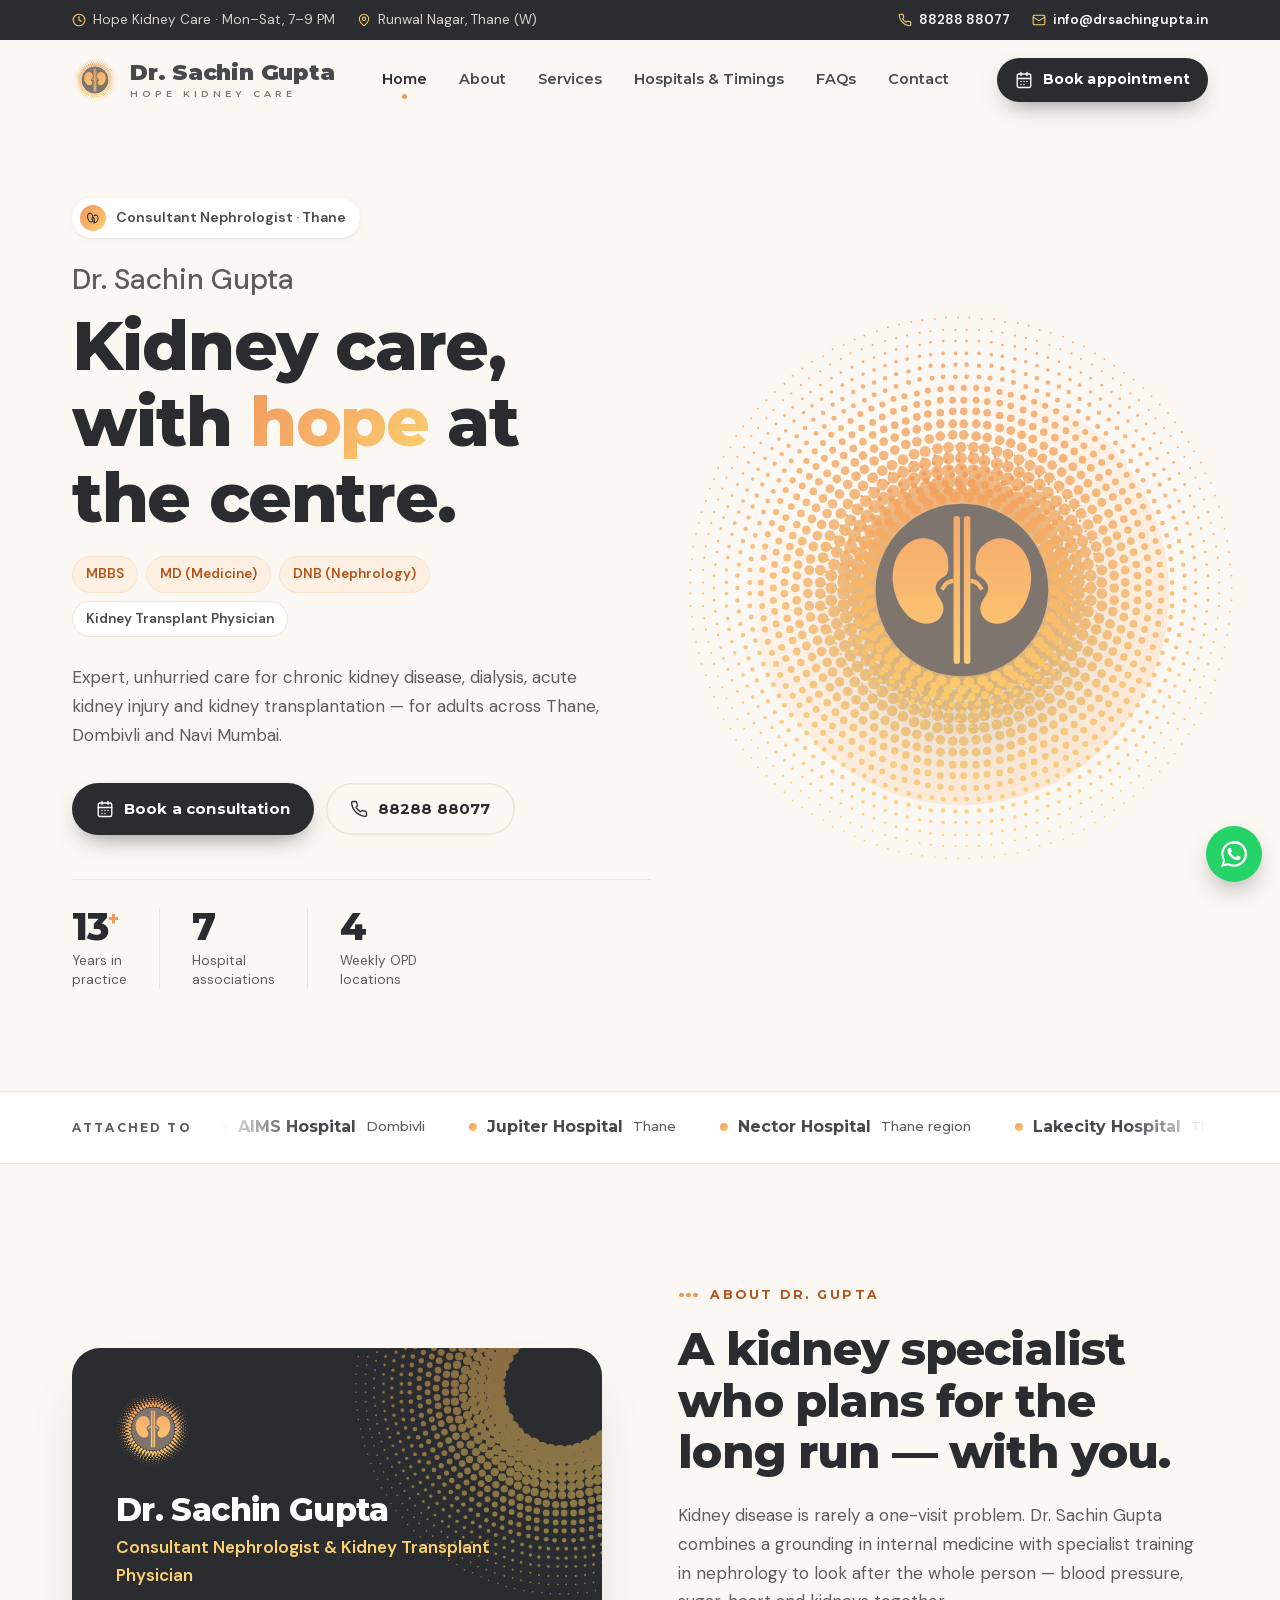
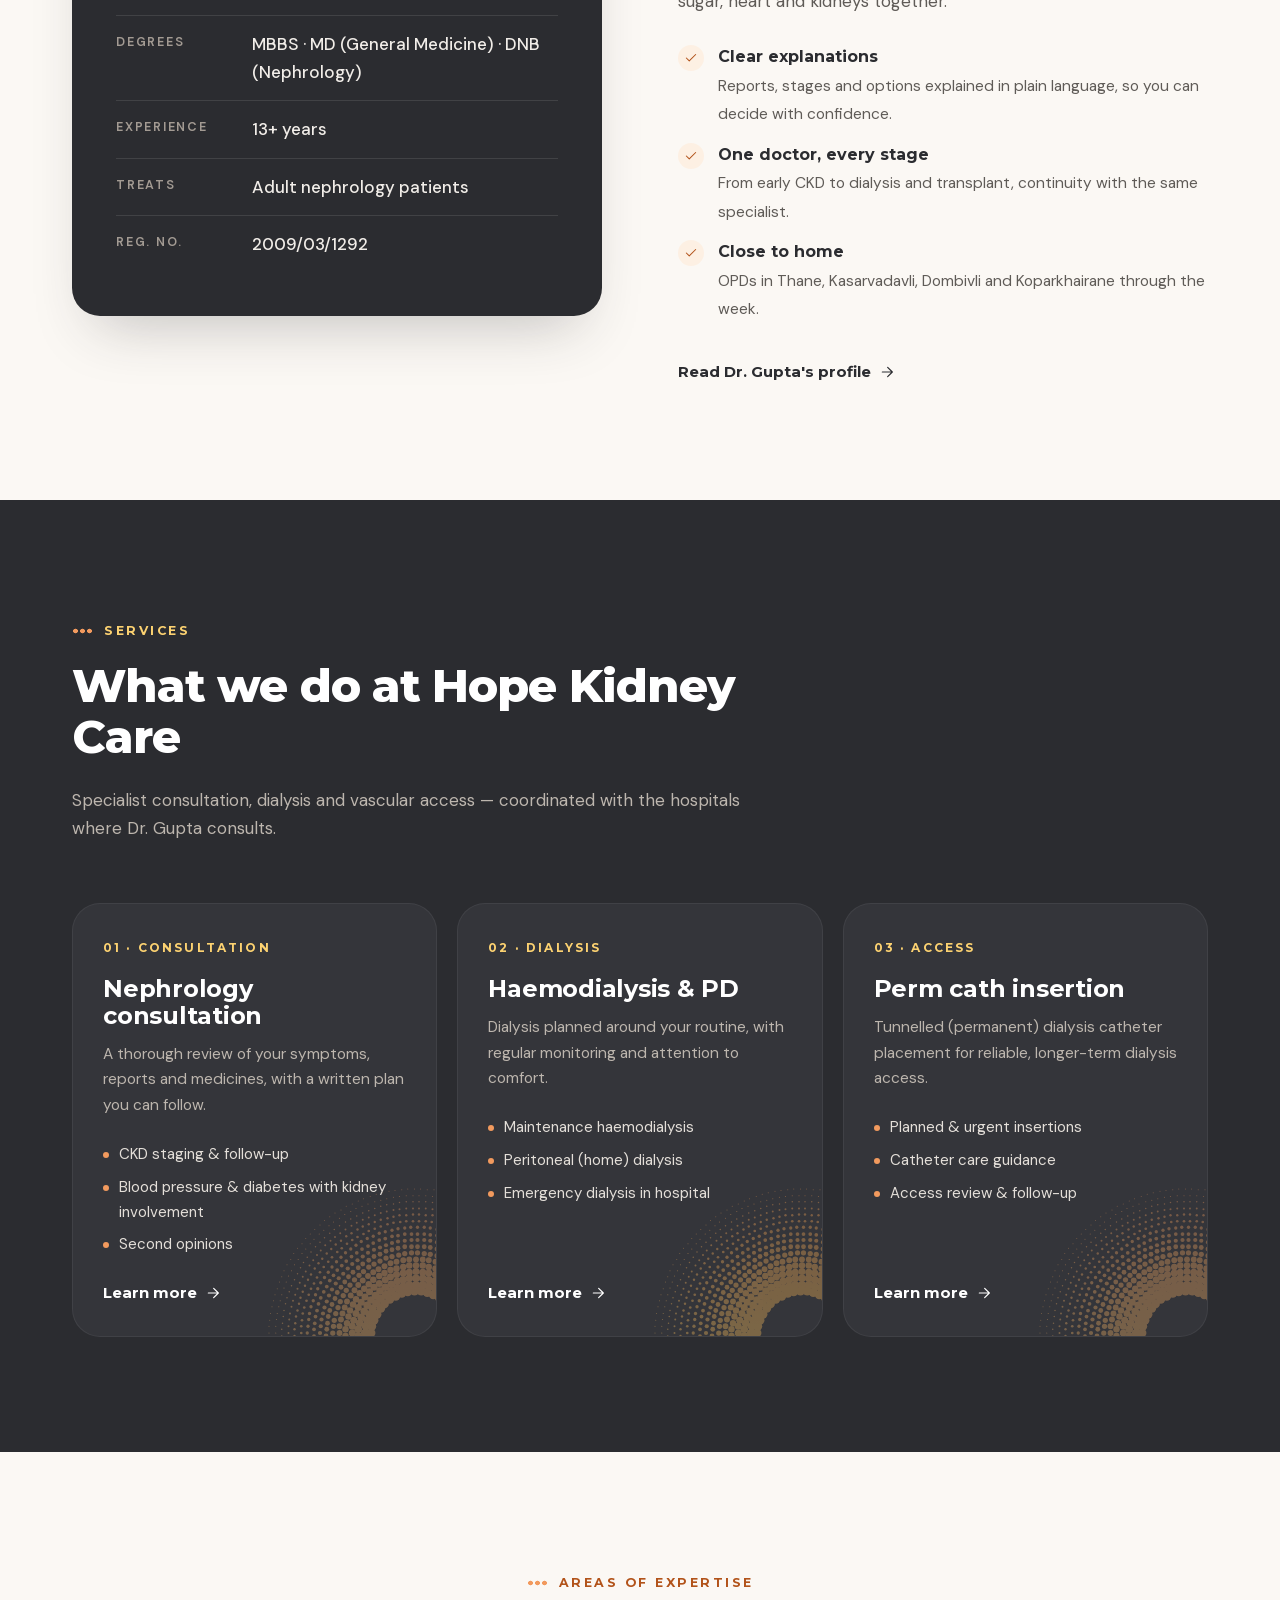
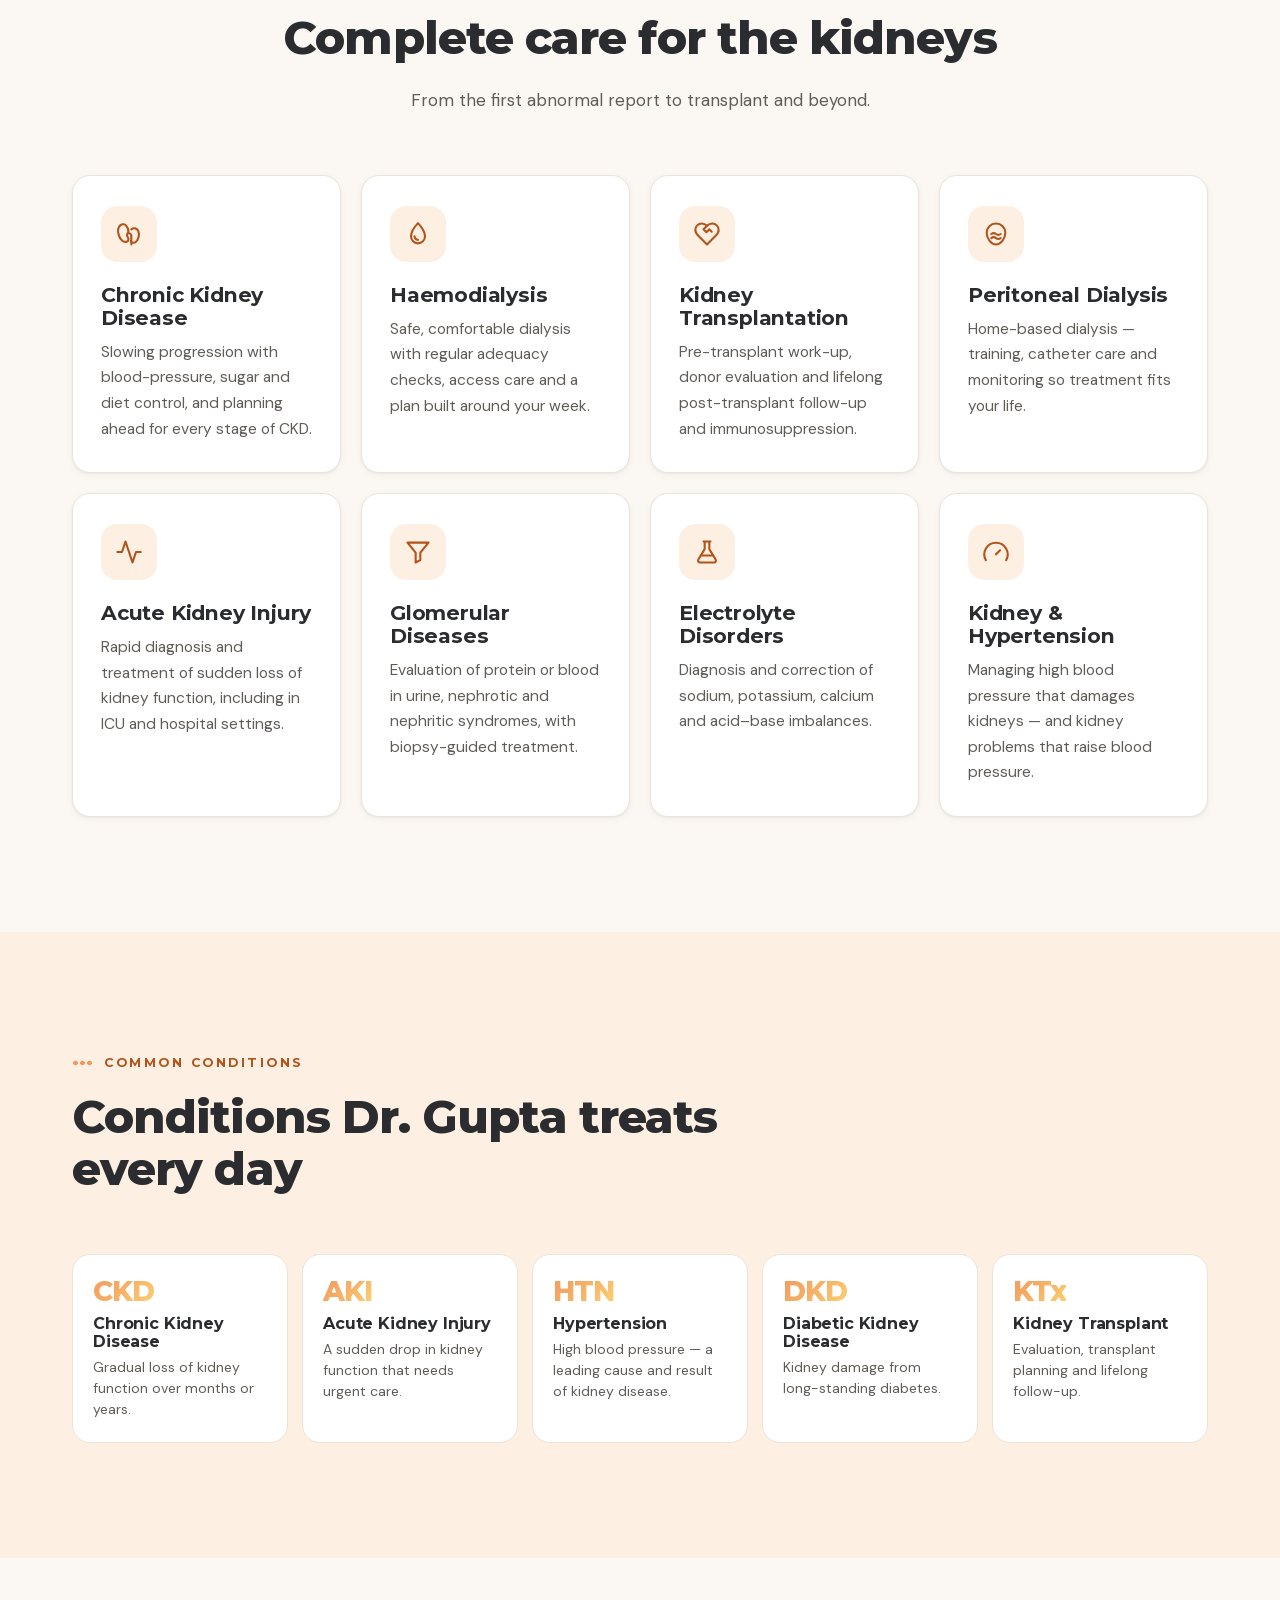
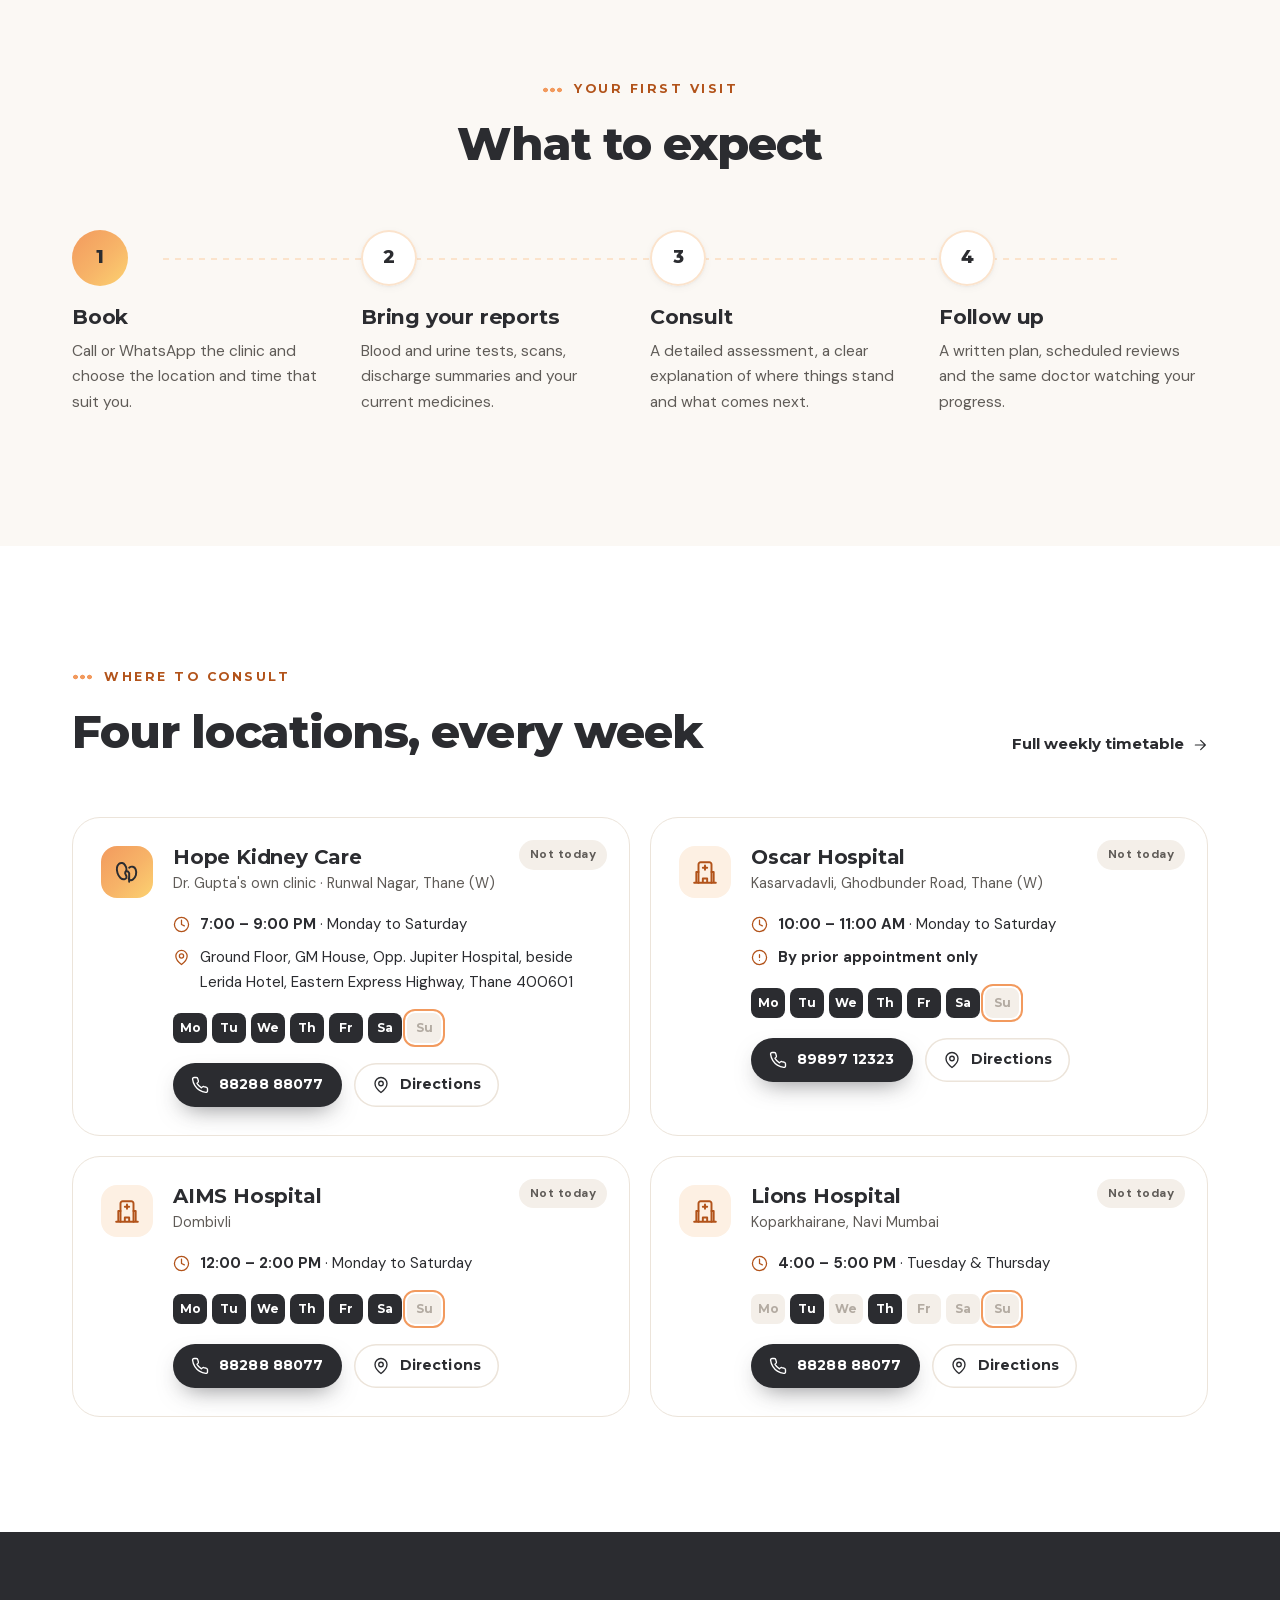
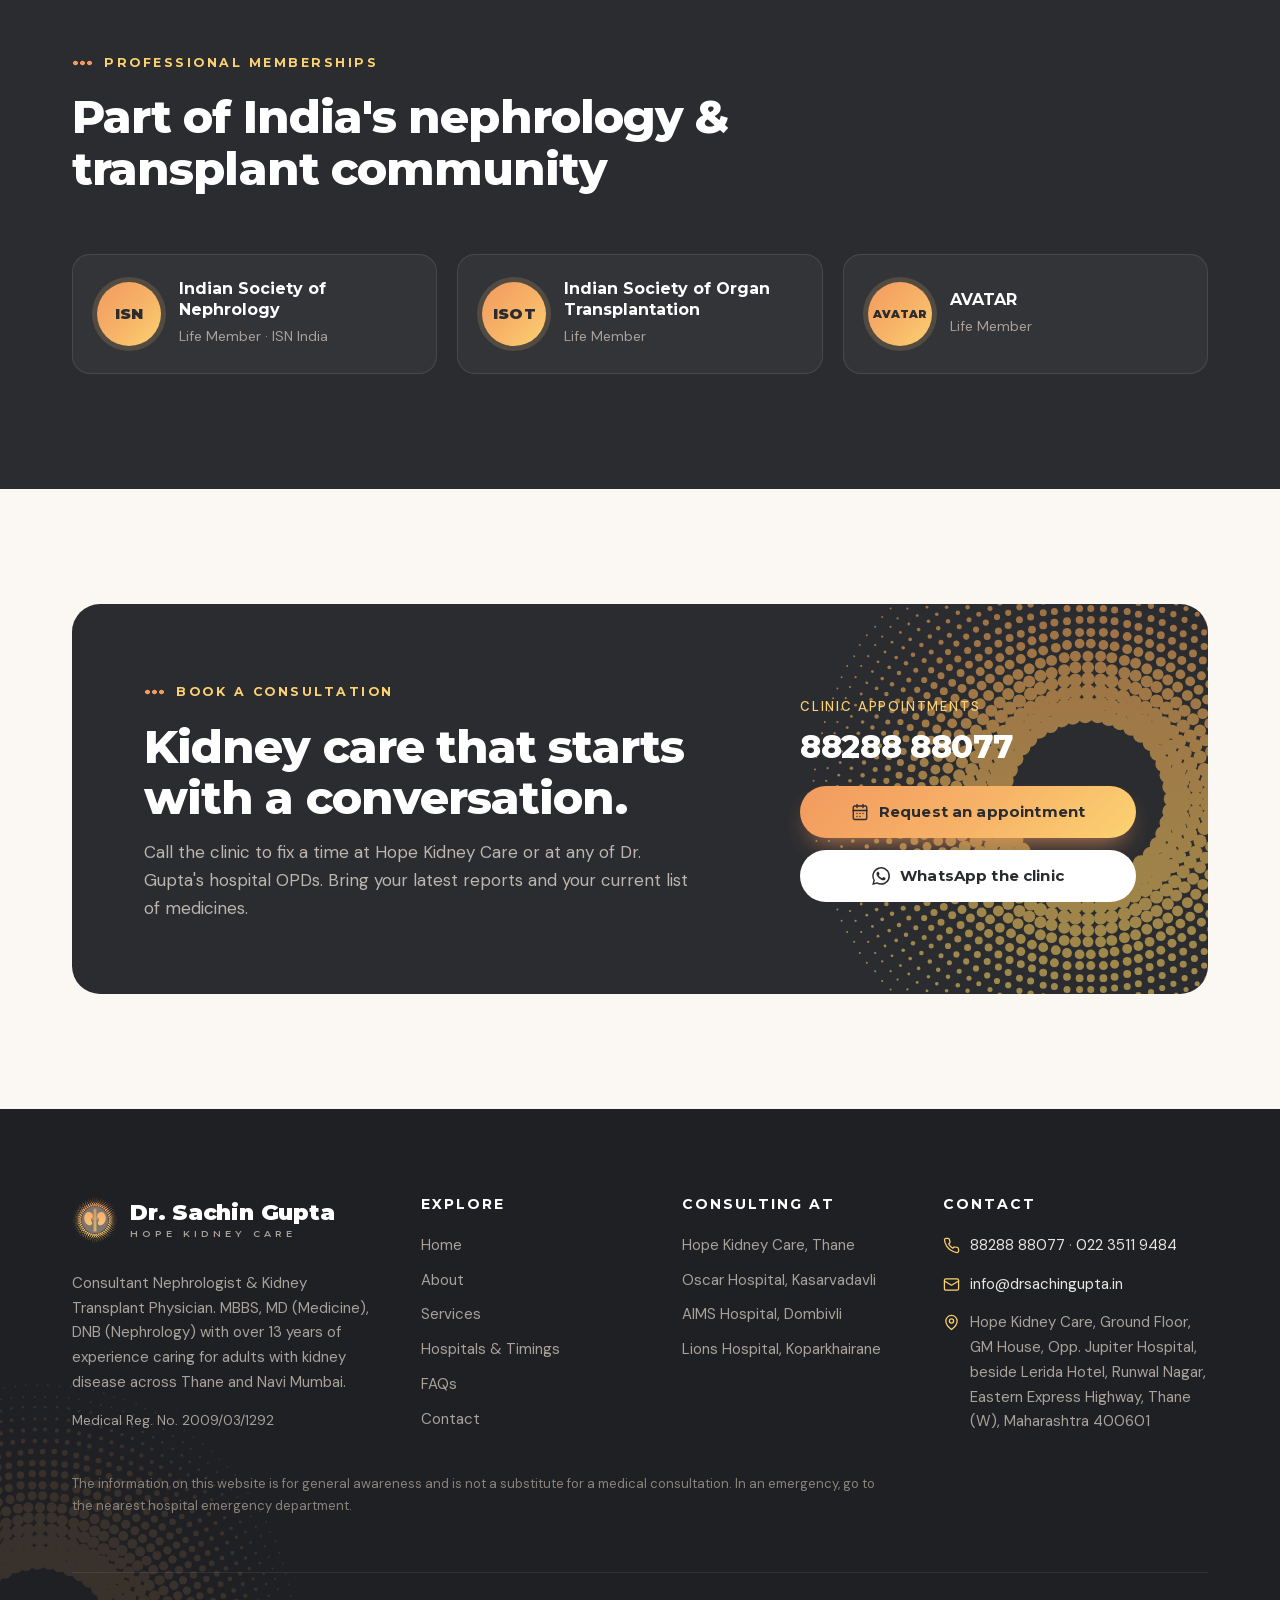
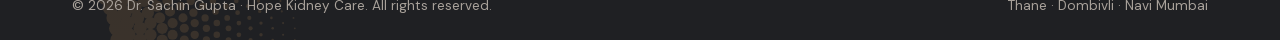
==== commit b6f29237: "commit" ====
--- a/index.html
+++ b/index.html
@@ -1,5 +1,5 @@
 <!DOCTYPE html>
-<html lang="en-IN" class="no-js">
+<html lang="en-IN">
 <head>
   <meta charset="UTF-8">
   <meta name="viewport" content="width=device-width, initial-scale=1">
@@ -15,12 +15,12 @@
   <meta property="og:url" content="https://www.drsachingupta.in/">
   <meta property="og:image" content="https://www.drsachingupta.in/assets/img/og-image.png">
   <meta name="twitter:card" content="summary_large_image">
-  <link rel="preconnect" href="https://fonts.googleapis.com">
-  <link rel="preconnect" href="https://fonts.gstatic.com" crossorigin>
-  <link href="https://fonts.googleapis.com/css2?family=DM+Sans:opsz,wght@9..40,400;9..40,500;9..40,600;9..40,700&family=Montserrat:wght@500;600;700;800;900&display=swap" rel="stylesheet">
-  <link rel="stylesheet" href="assets/css/style.css?v=9">
+  <script>document.documentElement.className="js"</script>
+  <link rel="preload" href="assets/fonts/montserrat.woff2" as="font" type="font/woff2" crossorigin>
+  <link rel="preload" href="assets/fonts/dm-sans.woff2" as="font" type="font/woff2" crossorigin>
+  <link rel="stylesheet" href="assets/css/style.css?v=12">
   <script type="application/ld+json">{"@context": "https://schema.org", "@graph": [{"@type": "Physician", "@id": "https://www.drsachingupta.in/#doctor", "name": "Dr. Sachin Gupta", "medicalSpecialty": "Nephrology", "description": "Consultant Nephrologist & Kidney Transplant Physician in Thane — MBBS, MD (Medicine), DNB (Nephrology).", "telephone": "+918828888077", "email": "info@drsachingupta.in", "url": "https://www.drsachingupta.in", "image": "https://www.drsachingupta.in/assets/img/og-image.png", "address": {"@type": "PostalAddress", "streetAddress": "Ground Floor, GM House, Opp. Jupiter Hospital, Runwal Nagar, Eastern Express Highway", "addressLocality": "Thane", "addressRegion": "Maharashtra", "postalCode": "400601", "addressCountry": "IN"}, "memberOf": ["Indian Society of Nephrology (ISN)", "Indian Society of Organ Transplantation (ISOT)", "AVATAR"]}, {"@type": "MedicalClinic", "@id": "https://www.drsachingupta.in/#clinic", "name": "Hope Kidney Care", "telephone": "+918828888077", "address": {"@type": "PostalAddress", "streetAddress": "Ground Floor, GM House, Opp. Jupiter Hospital, Runwal Nagar, Eastern Express Highway", "addressLocality": "Thane", "addressRegion": "Maharashtra", "postalCode": "400601", "addressCountry": "IN"}, "openingHoursSpecification": [{"@type": "OpeningHoursSpecification", "dayOfWeek": ["Monday", "Tuesday", "Wednesday", "Thursday", "Friday", "Saturday"], "opens": "19:00", "closes": "21:00"}], "medicalSpecialty": "Nephrology"}]}</script>
-  <script defer src="assets/js/site.js?v=4"></script>
+  <script defer src="assets/js/site.js?v=5"></script>
 </head>
 <body>
 <svg width="0" height="0" style="position:absolute" aria-hidden="true"><symbol id="i-phone" viewBox="0 0 24 24" fill="none" stroke="currentColor" stroke-width="1.8" stroke-linecap="round" stroke-linejoin="round"><path d="M22 16.9v3a2 2 0 0 1-2.2 2 19.8 19.8 0 0 1-8.6-3.1 19.5 19.5 0 0 1-6-6A19.8 19.8 0 0 1 2.1 4.2 2 2 0 0 1 4.1 2h3a2 2 0 0 1 2 1.7c.1.9.4 1.8.7 2.7a2 2 0 0 1-.5 2.1L8 9.8a16 16 0 0 0 6 6l1.3-1.3a2 2 0 0 1 2.1-.4c.9.3 1.8.6 2.7.7a2 2 0 0 1 1.7 2z"/></symbol><symbol id="i-calendar" viewBox="0 0 24 24" fill="none" stroke="currentColor" stroke-width="1.8" stroke-linecap="round" stroke-linejoin="round"><rect x="3" y="4" width="18" height="18" rx="2"/><path d="M16 2v4M8 2v4M3 10h18M8 14h.01M12 14h.01M16 14h.01M8 18h.01M12 18h.01"/></symbol><symbol id="i-clock" viewBox="0 0 24 24" fill="none" stroke="currentColor" stroke-width="1.8" stroke-linecap="round" stroke-linejoin="round"><circle cx="12" cy="12" r="10"/><path d="M12 6v6l4 2"/></symbol><symbol id="i-pin" viewBox="0 0 24 24" fill="none" stroke="currentColor" stroke-width="1.8" stroke-linecap="round" stroke-linejoin="round"><path d="M20 10c0 6-8 12-8 12s-8-6-8-12a8 8 0 0 1 16 0z"/><circle cx="12" cy="10" r="3"/></symbol><symbol id="i-mail" viewBox="0 0 24 24" fill="none" stroke="currentColor" stroke-width="1.8" stroke-linecap="round" stroke-linejoin="round"><rect x="2" y="4" width="20" height="16" rx="2"/><path d="m22 7-10 6L2 7"/></symbol><symbol id="i-arrow" viewBox="0 0 24 24" fill="none" stroke="currentColor" stroke-width="1.8" stroke-linecap="round" stroke-linejoin="round"><path d="M5 12h14M13 5l7 7-7 7"/></symbol><symbol id="i-check" viewBox="0 0 24 24" fill="none" stroke="currentColor" stroke-width="1.8" stroke-linecap="round" stroke-linejoin="round"><path d="M20 6 9 17l-5-5"/></symbol><symbol id="i-menu" viewBox="0 0 24 24" fill="none" stroke="currentColor" stroke-width="1.8" stroke-linecap="round" stroke-linejoin="round"><path d="M4 7h16M4 12h16M4 17h10"/></symbol><symbol id="i-close" viewBox="0 0 24 24" fill="none" stroke="currentColor" stroke-width="1.8" stroke-linecap="round" stroke-linejoin="round"><path d="M18 6 6 18M6 6l12 12"/></symbol><symbol id="i-chev" viewBox="0 0 24 24" fill="none" stroke="currentColor" stroke-width="1.8" stroke-linecap="round" stroke-linejoin="round"><path d="m9 18 6-6-6-6"/></symbol><symbol id="i-kidney" viewBox="0 0 24 24" fill="none" stroke="currentColor" stroke-width="1.8" stroke-linecap="round" stroke-linejoin="round"><path d="M10 5.5C9 3.6 6.4 3 4.7 4.4 2.5 6.2 2.3 10 3.3 13.2 4.4 16.6 7.2 19.5 10 18.6c1.7-.6 2-2.5 1-3.8-.6-.8-1-1.7-.6-2.6.3-.7 1-1 1.1-1.9.2-1.6-.5-3.5-1.5-4.8z"/><path d="M14 8c2-1.7 5-1 6 1.5 1.3 3.2.2 7.8-2.7 9.6-1.5.9-3.4.4-3.8-1.1"/><path d="M11.4 11.4c1.3-.2 2.1.5 2.6 1.6v8"/></symbol><symbol id="i-droplet" viewBox="0 0 24 24" fill="none" stroke="currentColor" stroke-width="1.8" stroke-linecap="round" stroke-linejoin="round"><path d="M12 2.7s6 6.4 6 11.3a6 6 0 0 1-12 0c0-4.9 6-11.3 6-11.3z"/><path d="M9 14a3 3 0 0 0 3 3"/></symbol><symbol id="i-catheter" viewBox="0 0 24 24" fill="none" stroke="currentColor" stroke-width="1.8" stroke-linecap="round" stroke-linejoin="round"><path d="M7 3v4a5 5 0 0 0 10 0V3"/><path d="M12 12v5a4 4 0 0 0 8 0v-1"/><circle cx="20" cy="14" r="2"/><path d="M5 3h4M15 3h4"/></symbol><symbol id="i-steth" viewBox="0 0 24 24" fill="none" stroke="currentColor" stroke-width="1.8" stroke-linecap="round" stroke-linejoin="round"><path d="M4.8 2.3A.3.3 0 1 0 5 2H4a2 2 0 0 0-2 2v5a6 6 0 0 0 6 6 6 6 0 0 0 6-6V4a2 2 0 0 0-2-2h-1a.2.2 0 1 0 .3.3"/><path d="M8 15v1a6 6 0 0 0 6 6 6 6 0 0 0 6-6v-4"/><circle cx="20" cy="10" r="2"/></symbol><symbol id="i-transplant" viewBox="0 0 24 24" fill="none" stroke="currentColor" stroke-width="1.8" stroke-linecap="round" stroke-linejoin="round"><path d="M19 14c1.5-1.5 3-3.2 3-5.5A5.5 5.5 0 0 0 16.5 3c-1.8 0-3 .5-4.5 2-1.5-1.5-2.7-2-4.5-2A5.5 5.5 0 0 0 2 8.5c0 2.3 1.5 4 3 5.5l7 7z"/><path d="M12 5 9 8l2.5 2.5L14 8l2 2"/></symbol><symbol id="i-filter" viewBox="0 0 24 24" fill="none" stroke="currentColor" stroke-width="1.8" stroke-linecap="round" stroke-linejoin="round"><path d="M3 4h18l-7 8.5V19l-4 2v-8.5z"/></symbol><symbol id="i-flask" viewBox="0 0 24 24" fill="none" stroke="currentColor" stroke-width="1.8" stroke-linecap="round" stroke-linejoin="round"><path d="M9 3h6M10 3v6.5L4.6 18.4A1.7 1.7 0 0 0 6 21h12a1.7 1.7 0 0 0 1.4-2.6L14 9.5V3"/><path d="M7.5 15h9"/></symbol><symbol id="i-pulse" viewBox="0 0 24 24" fill="none" stroke="currentColor" stroke-width="1.8" stroke-linecap="round" stroke-linejoin="round"><path d="M22 12h-4l-3 9L9 3l-3 9H2"/></symbol><symbol id="i-peritoneal" viewBox="0 0 24 24" fill="none" stroke="currentColor" stroke-width="1.8" stroke-linecap="round" stroke-linejoin="round"><path d="M12 3c4.5 0 8 3.5 8 8 0 5-4 10-8 10s-8-5-8-10c0-4.5 3.5-8 8-8z"/><path d="M8 12c1.3-1 2.7-1 4 0s2.7 1 4 0M8 15.5c1.3-1 2.7-1 4 0s2.7 1 4 0"/></symbol><symbol id="i-hospital" viewBox="0 0 24 24" fill="none" stroke="currentColor" stroke-width="1.8" stroke-linecap="round" stroke-linejoin="round"><path d="M12 6v4M14 8h-4M18 22V5a2 2 0 0 0-2-2H8a2 2 0 0 0-2 2v17"/><path d="M2 22h20M4 22V12h2M20 22V12h-2M10 22v-4h4v4"/></symbol><symbol id="i-award" viewBox="0 0 24 24" fill="none" stroke="currentColor" stroke-width="1.8" stroke-linecap="round" stroke-linejoin="round"><circle cx="12" cy="8" r="6"/><path d="M15.5 12.9 17 22l-5-3-5 3 1.5-9.1"/></symbol><symbol id="i-shield" viewBox="0 0 24 24" fill="none" stroke="currentColor" stroke-width="1.8" stroke-linecap="round" stroke-linejoin="round"><path d="M12 22s8-4 8-10V5l-8-3-8 3v7c0 6 8 10 8 10z"/><path d="m9 12 2 2 4-4"/></symbol><symbol id="i-user" viewBox="0 0 24 24" fill="none" stroke="currentColor" stroke-width="1.8" stroke-linecap="round" stroke-linejoin="round"><circle cx="12" cy="8" r="4"/><path d="M4 21v-1a6 6 0 0 1 6-6h4a6 6 0 0 1 6 6v1"/></symbol><symbol id="i-alert" viewBox="0 0 24 24" fill="none" stroke="currentColor" stroke-width="1.8" stroke-linecap="round" stroke-linejoin="round"><circle cx="12" cy="12" r="10"/><path d="M12 8v4M12 16h.01"/></symbol><symbol id="i-gauge" viewBox="0 0 24 24" fill="none" stroke="currentColor" stroke-width="1.8" stroke-linecap="round" stroke-linejoin="round"><path d="M12 14 15.5 10.5"/><path d="M3.3 19a10 10 0 1 1 17.4 0"/></symbol><symbol id="i-sugar" viewBox="0 0 24 24" fill="none" stroke="currentColor" stroke-width="1.8" stroke-linecap="round" stroke-linejoin="round"><path d="M12 2 4 7v10l8 5 8-5V7z"/><path d="M12 22V12M20 7l-8 5-8-5"/></symbol><symbol id="i-eye" viewBox="0 0 24 24" fill="none" stroke="currentColor" stroke-width="1.8" stroke-linecap="round" stroke-linejoin="round"><path d="M2 12s3.5-7 10-7 10 7 10 7-3.5 7-10 7S2 12 2 12z"/><circle cx="12" cy="12" r="3"/></symbol><symbol id="i-swell" viewBox="0 0 24 24" fill="none" stroke="currentColor" stroke-width="1.8" stroke-linecap="round" stroke-linejoin="round"><path d="M7 3v8a5 5 0 0 0 10 0V3"/><path d="M5 21c2-1.5 4-1.5 7 0s5 1.5 7 0"/></symbol><symbol id="i-tired" viewBox="0 0 24 24" fill="none" stroke="currentColor" stroke-width="1.8" stroke-linecap="round" stroke-linejoin="round"><path d="M12 3a9 9 0 1 0 9 9 7 7 0 0 1-9-9z"/></symbol><symbol id="i-foam" viewBox="0 0 24 24" fill="none" stroke="currentColor" stroke-width="1.8" stroke-linecap="round" stroke-linejoin="round"><circle cx="8" cy="9" r="3"/><circle cx="15.5" cy="7.5" r="2.5"/><circle cx="14" cy="15" r="4"/><circle cx="6.5" cy="16.5" r="2"/></symbol><symbol id="i-quote" viewBox="0 0 24 24" fill="none" stroke="currentColor" stroke-width="1.8" stroke-linecap="round" stroke-linejoin="round"><path d="M3 21c3 0 7-1 7-8V5H3v7h4c0 4-2 6-4 6zM14 21c3 0 7-1 7-8V5h-7v7h4c0 4-2 6-4 6z"/></symbol><symbol id="i-heart" viewBox="0 0 24 24" fill="none" stroke="currentColor" stroke-width="1.8" stroke-linecap="round" stroke-linejoin="round"><path d="M19 14c1.5-1.5 3-3.2 3-5.5A5.5 5.5 0 0 0 16.5 3c-1.8 0-3 .5-4.5 2-1.5-1.5-2.7-2-4.5-2A5.5 5.5 0 0 0 2 8.5c0 2.3 1.5 4 3 5.5l7 7z"/></symbol><symbol id="i-chat" viewBox="0 0 24 24" fill="none" stroke="currentColor" stroke-width="1.8" stroke-linecap="round" stroke-linejoin="round"><path d="M21 11.5a8.4 8.4 0 0 1-9 8.4 8.6 8.6 0 0 1-3.8-.9L3 21l1.9-5.7a8.4 8.4 0 0 1-.9-3.8 8.5 8.5 0 0 1 8.5-8.5 8.4 8.4 0 0 1 8.5 8.5z"/></symbol><symbol id="i-book" viewBox="0 0 24 24" fill="none" stroke="currentColor" stroke-width="1.8" stroke-linecap="round" stroke-linejoin="round"><path d="M2 4h6a4 4 0 0 1 4 4v13a3 3 0 0 0-3-3H2zM22 4h-6a4 4 0 0 0-4 4v13a3 3 0 0 1 3-3h7z"/></symbol><symbol id="i-grad" viewBox="0 0 24 24" fill="none" stroke="currentColor" stroke-width="1.8" stroke-linecap="round" stroke-linejoin="round"><path d="M22 10 12 5 2 10l10 5 10-5z"/><path d="M6 12v5c3 2 9 2 12 0v-5M22 10v6"/></symbol><symbol id="i-wa" viewBox="0 0 24 24"><path fill="currentColor" stroke="none" d="M17.5 14.4c-.3-.1-1.8-.9-2-1-.3-.1-.5-.1-.7.1-.2.3-.8 1-.9 1.2-.2.2-.3.2-.6.1-.3-.1-1.3-.5-2.4-1.5-.9-.8-1.5-1.8-1.7-2.1-.2-.3 0-.5.1-.6l.4-.5c.2-.2.2-.3.3-.5.1-.2 0-.4 0-.5l-.9-2.2c-.2-.6-.5-.5-.7-.5h-.6c-.2 0-.5.1-.8.4-.3.3-1 1-1 2.5s1.1 2.9 1.2 3.1c.1.2 2.1 3.2 5.1 4.5.7.3 1.3.5 1.7.6.7.2 1.4.2 1.9.1.6-.1 1.8-.7 2-1.4.2-.7.2-1.3.2-1.4-.1-.2-.3-.3-.6-.4zM12 21.8c-1.8 0-3.5-.5-5-1.4l-.4-.2-3.7 1 1-3.6-.2-.4A9.8 9.8 0 1 1 12 21.8zM20.5 3.5A11.8 11.8 0 0 0 1.9 17.7L.2 24l6.4-1.7a11.8 11.8 0 0 0 5.6 1.4C18.8 23.7 24 18.4 24 11.9c0-3.2-1.2-6.1-3.5-8.4z"/></symbol></svg>
@@ -41,7 +41,7 @@
 <header class="site-header">
   <div class="container">
     <a class="brand" href="index.html" aria-label="Hope Kidney Care — Dr. Sachin Gupta, home">
-      <img class="brand__mark" src="assets/img/emblem.svg" alt="" width="46" height="46">
+      <img class="brand__mark" src="assets/img/emblem.svg" alt="" width="46" height="46" decoding="async">
       <span class="brand__text"><span class="brand__word">Dr. Sachin Gupta</span><span class="brand__sub">Hope Kidney Care</span></span>
     </a>
     <nav class="nav" aria-label="Main"><a href="index.html" aria-current="page">Home</a><a href="about.html">About</a><a href="services.html">Services</a><a href="hospitals.html">Hospitals &amp; Timings</a><a href="faq.html">FAQs</a><a href="contact.html">Contact</a></nav>
@@ -56,7 +56,7 @@
   <div class="drawer__scrim" data-close></div>
   <div class="drawer__panel" role="dialog" aria-modal="true" aria-label="Menu">
     <div class="drawer__head"><a class="brand" href="index.html" aria-label="Hope Kidney Care — Dr. Sachin Gupta, home">
-      <img class="brand__mark" src="assets/img/emblem.svg" alt="" width="46" height="46">
+      <img class="brand__mark" src="assets/img/emblem.svg" alt="" width="46" height="46" decoding="async">
       <span class="brand__text"><span class="brand__word">Dr. Sachin Gupta</span><span class="brand__sub">Hope Kidney Care</span></span>
     </a><button class="menu-toggle" style="display:inline-flex" type="button" aria-label="Close menu" data-close><svg aria-hidden="true"><use href="#i-close"/></svg></button></div>
     <nav aria-label="Mobile"><a href="index.html" aria-current="page">Home<svg aria-hidden="true"><use href="#i-chev"/></svg></a><a href="about.html">About<svg aria-hidden="true"><use href="#i-chev"/></svg></a><a href="services.html">Services<svg aria-hidden="true"><use href="#i-chev"/></svg></a><a href="hospitals.html">Hospitals &amp; Timings<svg aria-hidden="true"><use href="#i-chev"/></svg></a><a href="faq.html">FAQs<svg aria-hidden="true"><use href="#i-chev"/></svg></a><a href="contact.html">Contact<svg aria-hidden="true"><use href="#i-chev"/></svg></a></nav>
@@ -71,18 +71,18 @@
 <section class="hero">
   <div class="container hero__grid">
     <div>
-      <div class="hero__badge reveal"><span class="dot"><svg aria-hidden="true"><use href="#i-kidney"/></svg></span> Consultant Nephrologist · Thane</div>
-      <h1 class="reveal" style="--d:.05s"><span class="thin">Dr. Sachin Gupta</span>Kidney care, with <span class="text-sun">hope</span> at the centre.</h1>
-      <div class="hero__creds reveal" style="--d:.1s">
+      <div class="hero__badge"><span class="dot"><svg aria-hidden="true"><use href="#i-kidney"/></svg></span> Consultant Nephrologist · Thane</div>
+      <h1><span class="thin">Dr. Sachin Gupta</span>Kidney care, with <span class="text-sun">hope</span> at the centre.</h1>
+      <div class="hero__creds">
         <span class="chip chip--sun">MBBS</span><span class="chip chip--sun">MD (Medicine)</span><span class="chip chip--sun">DNB (Nephrology)</span>
         <span class="chip">Kidney Transplant Physician</span>
       </div>
-      <p class="lead hero__lead reveal" style="--d:.15s">Expert, unhurried care for chronic kidney disease, dialysis, acute kidney injury and kidney transplantation — for adults across Thane, Dombivli and Navi Mumbai.</p>
-      <div class="btn-row reveal" style="--d:.2s">
+      <p class="lead hero__lead">Expert, unhurried care for chronic kidney disease, dialysis, acute kidney injury and kidney transplantation — for adults across Thane, Dombivli and Navi Mumbai.</p>
+      <div class="btn-row">
         <a class="btn btn--primary" href="contact.html#book"><svg aria-hidden="true"><use href="#i-calendar"/></svg> Book a consultation</a>
         <a class="btn btn--ghost" href="tel:+918828888077"><svg aria-hidden="true"><use href="#i-phone"/></svg> 88288 88077</a>
       </div>
-      <div class="hero__stats reveal" style="--d:.25s">
+      <div class="hero__stats">
         <div class="stat"><div class="stat__num"><span data-count="13">13</span><sup>+</sup></div><div class="stat__label">Years in<br>practice</div></div>
         <div class="stat"><div class="stat__num"><span data-count="7">7</span></div><div class="stat__label">Hospital<br>associations</div></div>
         <div class="stat"><div class="stat__num"><span data-count="4">4</span></div><div class="stat__label">Weekly OPD<br>locations</div></div>
@@ -91,22 +91,7 @@
     <div class="hero__visual" aria-hidden="true">
       <div class="hero__disc"></div>
       <span class="halftone"></span>
-      <svg xmlns="http://www.w3.org/2000/svg" viewBox="0 0 120 120" class="hero__emblem" aria-hidden="true" focusable="false">
-<defs>
-<linearGradient id="d-heroemblem" gradientUnits="userSpaceOnUse" x1="0" y1="0" x2="0" y2="120"><stop offset="0" stop-color="#F29A5E"/><stop offset="1" stop-color="#FCD271"/></linearGradient>
-<linearGradient id="k-heroemblem" gradientUnits="userSpaceOnUse" x1="0" y1="30" x2="0" y2="90"><stop offset="0" stop-color="#F6A86B"/><stop offset="1" stop-color="#FCCB74"/></linearGradient>
-</defs>
-<g fill="url(#d-heroemblem)" style="fill:url(#d-heroemblem)"><circle cx="97.60" cy="60.00" r="2.20"/><circle cx="97.18" cy="65.60" r="2.20"/><circle cx="95.93" cy="71.08" r="2.20"/><circle cx="93.88" cy="76.31" r="2.20"/><circle cx="91.07" cy="81.18" r="2.20"/><circle cx="87.56" cy="85.57" r="2.20"/><circle cx="83.44" cy="89.40" r="2.20"/><circle cx="78.80" cy="92.56" r="2.20"/><circle cx="73.74" cy="95.00" r="2.20"/><circle cx="68.37" cy="96.66" r="2.20"/><circle cx="62.81" cy="97.49" r="2.20"/><circle cx="57.19" cy="97.49" r="2.20"/><circle cx="51.63" cy="96.66" r="2.20"/><circle cx="46.26" cy="95.00" r="2.20"/><circle cx="41.20" cy="92.56" r="2.20"/><circle cx="36.56" cy="89.40" r="2.20"/><circle cx="32.44" cy="85.57" r="2.20"/><circle cx="28.93" cy="81.18" r="2.20"/><circle cx="26.12" cy="76.31" r="2.20"/><circle cx="24.07" cy="71.08" r="2.20"/><circle cx="22.82" cy="65.60" r="2.20"/><circle cx="22.40" cy="60.00" r="2.20"/><circle cx="22.82" cy="54.40" r="2.20"/><circle cx="24.07" cy="48.92" r="2.20"/><circle cx="26.12" cy="43.69" r="2.20"/><circle cx="28.93" cy="38.82" r="2.20"/><circle cx="32.44" cy="34.43" r="2.20"/><circle cx="36.56" cy="30.60" r="2.20"/><circle cx="41.20" cy="27.44" r="2.20"/><circle cx="46.26" cy="25.00" r="2.20"/><circle cx="51.63" cy="23.34" r="2.20"/><circle cx="57.19" cy="22.51" r="2.20"/><circle cx="62.81" cy="22.51" r="2.20"/><circle cx="68.37" cy="23.34" r="2.20"/><circle cx="73.74" cy="25.00" r="2.20"/><circle cx="78.80" cy="27.44" r="2.20"/><circle cx="83.44" cy="30.60" r="2.20"/><circle cx="87.56" cy="34.43" r="2.20"/><circle cx="91.07" cy="38.82" r="2.20"/><circle cx="93.88" cy="43.69" r="2.20"/><circle cx="95.93" cy="48.92" r="2.20"/><circle cx="97.18" cy="54.40" r="2.20"/><circle cx="100.51" cy="62.77" r="1.87"/><circle cx="99.75" cy="68.26" r="1.87"/><circle cx="98.26" cy="73.60" r="1.87"/><circle cx="96.05" cy="78.68" r="1.87"/><circle cx="93.17" cy="83.41" r="1.87"/><circle cx="89.67" cy="87.71" r="1.87"/><circle cx="85.62" cy="91.49" r="1.87"/><circle cx="81.10" cy="94.69" r="1.87"/><circle cx="76.18" cy="97.24" r="1.87"/><circle cx="70.95" cy="99.09" r="1.87"/><circle cx="65.53" cy="100.22" r="1.87"/><circle cx="60.00" cy="100.60" r="1.87"/><circle cx="54.47" cy="100.22" r="1.87"/><circle cx="49.05" cy="99.09" r="1.87"/><circle cx="43.82" cy="97.24" r="1.87"/><circle cx="38.90" cy="94.69" r="1.87"/><circle cx="34.38" cy="91.49" r="1.87"/><circle cx="30.33" cy="87.71" r="1.87"/><circle cx="26.83" cy="83.41" r="1.87"/><circle cx="23.95" cy="78.68" r="1.87"/><circle cx="21.74" cy="73.60" r="1.87"/><circle cx="20.25" cy="68.26" r="1.87"/><circle cx="19.49" cy="62.77" r="1.87"/><circle cx="19.49" cy="57.23" r="1.87"/><circle cx="20.25" cy="51.74" r="1.87"/><circle cx="21.74" cy="46.40" r="1.87"/><circle cx="23.95" cy="41.32" r="1.87"/><circle cx="26.83" cy="36.59" r="1.87"/><circle cx="30.33" cy="32.29" r="1.87"/><circle cx="34.38" cy="28.51" r="1.87"/><circle cx="38.90" cy="25.31" r="1.87"/><circle cx="43.82" cy="22.76" r="1.87"/><circle cx="49.05" cy="20.91" r="1.87"/><circle cx="54.47" cy="19.78" r="1.87"/><circle cx="60.00" cy="19.40" r="1.87"/><circle cx="65.53" cy="19.78" r="1.87"/><circle cx="70.95" cy="20.91" r="1.87"/><circle cx="76.18" cy="22.76" r="1.87"/><circle cx="81.10" cy="25.31" r="1.87"/><circle cx="85.62" cy="28.51" r="1.87"/><circle cx="89.67" cy="32.29" r="1.87"/><circle cx="93.17" cy="36.59" r="1.87"/><circle cx="96.05" cy="41.32" r="1.87"/><circle cx="98.26" cy="46.40" r="1.87"/><circle cx="99.75" cy="51.74" r="1.87"/><circle cx="100.51" cy="57.23" r="1.87"/><circle cx="103.60" cy="60.00" r="1.55"/><circle cx="103.27" cy="65.36" r="1.55"/><circle cx="102.28" cy="70.63" r="1.55"/><circle cx="100.66" cy="75.75" r="1.55"/><circle cx="98.41" cy="80.63" r="1.55"/><circle cx="95.59" cy="85.19" r="1.55"/><circle cx="92.22" cy="89.37" r="1.55"/><circle cx="88.37" cy="93.11" r="1.55"/><circle cx="84.08" cy="96.35" r="1.55"/><circle cx="79.43" cy="99.03" r="1.55"/><circle cx="74.49" cy="101.12" r="1.55"/><circle cx="69.33" cy="102.59" r="1.55"/><circle cx="64.02" cy="103.41" r="1.55"/><circle cx="58.66" cy="103.58" r="1.55"/><circle cx="53.31" cy="103.08" r="1.55"/><circle cx="48.07" cy="101.94" r="1.55"/><circle cx="43.01" cy="100.15" r="1.55"/><circle cx="38.20" cy="97.76" r="1.55"/><circle cx="33.73" cy="94.79" r="1.55"/><circle cx="29.65" cy="91.30" r="1.55"/><circle cx="26.03" cy="87.33" r="1.55"/><circle cx="22.93" cy="82.95" r="1.55"/><circle cx="20.39" cy="78.22" r="1.55"/><circle cx="18.45" cy="73.22" r="1.55"/><circle cx="17.14" cy="68.01" r="1.55"/><circle cx="16.48" cy="62.68" r="1.55"/><circle cx="16.48" cy="57.32" r="1.55"/><circle cx="17.14" cy="51.99" r="1.55"/><circle cx="18.45" cy="46.78" r="1.55"/><circle cx="20.39" cy="41.78" r="1.55"/><circle cx="22.93" cy="37.05" r="1.55"/><circle cx="26.03" cy="32.67" r="1.55"/><circle cx="29.65" cy="28.70" r="1.55"/><circle cx="33.73" cy="25.21" r="1.55"/><circle cx="38.20" cy="22.24" r="1.55"/><circle cx="43.01" cy="19.85" r="1.55"/><circle cx="48.07" cy="18.06" r="1.55"/><circle cx="53.31" cy="16.92" r="1.55"/><circle cx="58.66" cy="16.42" r="1.55"/><circle cx="64.02" cy="16.59" r="1.55"/><circle cx="69.33" cy="17.41" r="1.55"/><circle cx="74.49" cy="18.88" r="1.55"/><circle cx="79.43" cy="20.97" r="1.55"/><circle cx="84.08" cy="23.65" r="1.55"/><circle cx="88.37" cy="26.89" r="1.55"/><circle cx="92.22" cy="30.63" r="1.55"/><circle cx="95.59" cy="34.81" r="1.55"/><circle cx="98.41" cy="39.37" r="1.55"/><circle cx="100.66" cy="44.25" r="1.55"/><circle cx="102.28" cy="49.37" r="1.55"/><circle cx="103.27" cy="54.64" r="1.55"/><circle cx="106.52" cy="62.66" r="1.24"/><circle cx="105.92" cy="67.95" r="1.24"/><circle cx="104.71" cy="73.13" r="1.24"/><circle cx="102.92" cy="78.14" r="1.24"/><circle cx="100.58" cy="82.91" r="1.24"/><circle cx="97.70" cy="87.39" r="1.24"/><circle cx="94.33" cy="91.51" r="1.24"/><circle cx="90.52" cy="95.22" r="1.24"/><circle cx="86.30" cy="98.47" r="1.24"/><circle cx="81.75" cy="101.21" r="1.24"/><circle cx="76.91" cy="103.42" r="1.24"/><circle cx="71.85" cy="105.07" r="1.24"/><circle cx="66.63" cy="106.13" r="1.24"/><circle cx="61.33" cy="106.58" r="1.24"/><circle cx="56.01" cy="106.43" r="1.24"/><circle cx="50.75" cy="105.67" r="1.24"/><circle cx="45.60" cy="104.32" r="1.24"/><circle cx="40.64" cy="102.39" r="1.24"/><circle cx="35.94" cy="99.91" r="1.24"/><circle cx="31.54" cy="96.90" r="1.24"/><circle cx="27.52" cy="93.42" r="1.24"/><circle cx="23.93" cy="89.50" r="1.24"/><circle cx="20.80" cy="85.19" r="1.24"/><circle cx="18.18" cy="80.56" r="1.24"/><circle cx="16.11" cy="75.66" r="1.24"/><circle cx="14.61" cy="70.55" r="1.24"/><circle cx="13.70" cy="65.31" r="1.24"/><circle cx="13.40" cy="60.00" r="1.24"/><circle cx="13.70" cy="54.69" r="1.24"/><circle cx="14.61" cy="49.45" r="1.24"/><circle cx="16.11" cy="44.34" r="1.24"/><circle cx="18.18" cy="39.44" r="1.24"/><circle cx="20.80" cy="34.81" r="1.24"/><circle cx="23.93" cy="30.50" r="1.24"/><circle cx="27.52" cy="26.58" r="1.24"/><circle cx="31.54" cy="23.10" r="1.24"/><circle cx="35.94" cy="20.09" r="1.24"/><circle cx="40.64" cy="17.61" r="1.24"/><circle cx="45.60" cy="15.68" r="1.24"/><circle cx="50.75" cy="14.33" r="1.24"/><circle cx="56.01" cy="13.57" r="1.24"/><circle cx="61.33" cy="13.42" r="1.24"/><circle cx="66.63" cy="13.87" r="1.24"/><circle cx="71.85" cy="14.93" r="1.24"/><circle cx="76.91" cy="16.58" r="1.24"/><circle cx="81.75" cy="18.79" r="1.24"/><circle cx="86.30" cy="21.53" r="1.24"/><circle cx="90.52" cy="24.78" r="1.24"/><circle cx="94.33" cy="28.49" r="1.24"/><circle cx="97.70" cy="32.61" r="1.24"/><circle cx="100.58" cy="37.09" r="1.24"/><circle cx="102.92" cy="41.86" r="1.24"/><circle cx="104.71" cy="46.87" r="1.24"/><circle cx="105.92" cy="52.05" r="1.24"/><circle cx="106.52" cy="57.34" r="1.24"/><circle cx="109.60" cy="60.00" r="0.96"/><circle cx="109.33" cy="65.18" r="0.96"/><circle cx="108.52" cy="70.31" r="0.96"/><circle cx="107.17" cy="75.33" r="0.96"/><circle cx="105.31" cy="80.17" r="0.96"/><circle cx="102.95" cy="84.80" r="0.96"/><circle cx="100.13" cy="89.15" r="0.96"/><circle cx="96.86" cy="93.19" r="0.96"/><circle cx="93.19" cy="96.86" r="0.96"/><circle cx="89.15" cy="100.13" r="0.96"/><circle cx="84.80" cy="102.95" r="0.96"/><circle cx="80.17" cy="105.31" r="0.96"/><circle cx="75.33" cy="107.17" r="0.96"/><circle cx="70.31" cy="108.52" r="0.96"/><circle cx="65.18" cy="109.33" r="0.96"/><circle cx="60.00" cy="109.60" r="0.96"/><circle cx="54.82" cy="109.33" r="0.96"/><circle cx="49.69" cy="108.52" r="0.96"/><circle cx="44.67" cy="107.17" r="0.96"/><circle cx="39.83" cy="105.31" r="0.96"/><circle cx="35.20" cy="102.95" r="0.96"/><circle cx="30.85" cy="100.13" r="0.96"/><circle cx="26.81" cy="96.86" r="0.96"/><circle cx="23.14" cy="93.19" r="0.96"/><circle cx="19.87" cy="89.15" r="0.96"/><circle cx="17.05" cy="84.80" r="0.96"/><circle cx="14.69" cy="80.17" r="0.96"/><circle cx="12.83" cy="75.33" r="0.96"/><circle cx="11.48" cy="70.31" r="0.96"/><circle cx="10.67" cy="65.18" r="0.96"/><circle cx="10.40" cy="60.00" r="0.96"/><circle cx="10.67" cy="54.82" r="0.96"/><circle cx="11.48" cy="49.69" r="0.96"/><circle cx="12.83" cy="44.67" r="0.96"/><circle cx="14.69" cy="39.83" r="0.96"/><circle cx="17.05" cy="35.20" r="0.96"/><circle cx="19.87" cy="30.85" r="0.96"/><circle cx="23.14" cy="26.81" r="0.96"/><circle cx="26.81" cy="23.14" r="0.96"/><circle cx="30.85" cy="19.87" r="0.96"/><circle cx="35.20" cy="17.05" r="0.96"/><circle cx="39.83" cy="14.69" r="0.96"/><circle cx="44.67" cy="12.83" r="0.96"/><circle cx="49.69" cy="11.48" r="0.96"/><circle cx="54.82" cy="10.67" r="0.96"/><circle cx="60.00" cy="10.40" r="0.96"/><circle cx="65.18" cy="10.67" r="0.96"/><circle cx="70.31" cy="11.48" r="0.96"/><circle cx="75.33" cy="12.83" r="0.96"/><circle cx="80.17" cy="14.69" r="0.96"/><circle cx="84.80" cy="17.05" r="0.96"/><circle cx="89.15" cy="19.87" r="0.96"/><circle cx="93.19" cy="23.14" r="0.96"/><circle cx="96.86" cy="26.81" r="0.96"/><circle cx="100.13" cy="30.85" r="0.96"/><circle cx="102.95" cy="35.20" r="0.96"/><circle cx="105.31" cy="39.83" r="0.96"/><circle cx="107.17" cy="44.67" r="0.96"/><circle cx="108.52" cy="49.69" r="0.96"/><circle cx="109.33" cy="54.82" r="0.96"/><circle cx="112.54" cy="62.54" r="0.70"/><circle cx="112.05" cy="67.60" r="0.70"/><circle cx="111.07" cy="72.59" r="0.70"/><circle cx="109.62" cy="77.46" r="0.70"/><circle cx="107.70" cy="82.17" r="0.70"/><circle cx="105.34" cy="86.67" r="0.70"/><circle cx="102.55" cy="90.92" r="0.70"/><circle cx="99.37" cy="94.88" r="0.70"/><circle cx="95.82" cy="98.52" r="0.70"/><circle cx="91.94" cy="101.79" r="0.70"/><circle cx="87.75" cy="104.68" r="0.70"/><circle cx="83.31" cy="107.15" r="0.70"/><circle cx="78.65" cy="109.18" r="0.70"/><circle cx="73.82" cy="110.75" r="0.70"/><circle cx="68.86" cy="111.85" r="0.70"/><circle cx="63.81" cy="112.46" r="0.70"/><circle cx="58.73" cy="112.58" r="0.70"/><circle cx="53.66" cy="112.22" r="0.70"/><circle cx="48.65" cy="111.36" r="0.70"/><circle cx="43.75" cy="110.03" r="0.70"/><circle cx="38.99" cy="108.22" r="0.70"/><circle cx="34.44" cy="105.97" r="0.70"/><circle cx="30.12" cy="103.29" r="0.70"/><circle cx="26.08" cy="100.20" r="0.70"/><circle cx="22.36" cy="96.74" r="0.70"/><circle cx="18.99" cy="92.94" r="0.70"/><circle cx="16.00" cy="88.83" r="0.70"/><circle cx="13.43" cy="84.44" r="0.70"/><circle cx="11.28" cy="79.84" r="0.70"/><circle cx="9.60" cy="75.04" r="0.70"/><circle cx="8.38" cy="70.11" r="0.70"/><circle cx="7.65" cy="65.08" r="0.70"/><circle cx="7.40" cy="60.00" r="0.70"/><circle cx="7.65" cy="54.92" r="0.70"/><circle cx="8.38" cy="49.89" r="0.70"/><circle cx="9.60" cy="44.96" r="0.70"/><circle cx="11.28" cy="40.16" r="0.70"/><circle cx="13.43" cy="35.56" r="0.70"/><circle cx="16.00" cy="31.17" r="0.70"/><circle cx="18.99" cy="27.06" r="0.70"/><circle cx="22.36" cy="23.26" r="0.70"/><circle cx="26.08" cy="19.80" r="0.70"/><circle cx="30.12" cy="16.71" r="0.70"/><circle cx="34.44" cy="14.03" r="0.70"/><circle cx="38.99" cy="11.78" r="0.70"/><circle cx="43.75" cy="9.97" r="0.70"/><circle cx="48.65" cy="8.64" r="0.70"/><circle cx="53.66" cy="7.78" r="0.70"/><circle cx="58.73" cy="7.42" r="0.70"/><circle cx="63.81" cy="7.54" r="0.70"/><circle cx="68.86" cy="8.15" r="0.70"/><circle cx="73.82" cy="9.25" r="0.70"/><circle cx="78.65" cy="10.82" r="0.70"/><circle cx="83.31" cy="12.85" r="0.70"/><circle cx="87.75" cy="15.32" r="0.70"/><circle cx="91.94" cy="18.21" r="0.70"/><circle cx="95.82" cy="21.48" r="0.70"/><circle cx="99.37" cy="25.12" r="0.70"/><circle cx="102.55" cy="29.08" r="0.70"/><circle cx="105.34" cy="33.33" r="0.70"/><circle cx="107.70" cy="37.83" r="0.70"/><circle cx="109.62" cy="42.54" r="0.70"/><circle cx="111.07" cy="47.41" r="0.70"/><circle cx="112.05" cy="52.40" r="0.70"/><circle cx="112.54" cy="57.46" r="0.70"/><circle cx="115.60" cy="60.00" r="0.47"/><circle cx="115.38" cy="64.91" r="0.47"/><circle cx="114.73" cy="69.79" r="0.47"/><circle cx="113.65" cy="74.59" r="0.47"/><circle cx="112.15" cy="79.27" r="0.47"/><circle cx="110.25" cy="83.81" r="0.47"/><circle cx="107.94" cy="88.15" r="0.47"/><circle cx="105.27" cy="92.28" r="0.47"/><circle cx="102.24" cy="96.16" r="0.47"/><circle cx="98.88" cy="99.75" r="0.47"/><circle cx="95.21" cy="103.03" r="0.47"/><circle cx="91.27" cy="105.97" r="0.47"/><circle cx="87.09" cy="108.56" r="0.47"/><circle cx="82.69" cy="110.76" r="0.47"/><circle cx="78.11" cy="112.57" r="0.47"/><circle cx="73.40" cy="113.96" r="0.47"/><circle cx="68.58" cy="114.93" r="0.47"/><circle cx="63.69" cy="115.48" r="0.47"/><circle cx="58.77" cy="115.59" r="0.47"/><circle cx="53.86" cy="115.26" r="0.47"/><circle cx="49.00" cy="114.50" r="0.47"/><circle cx="44.23" cy="113.32" r="0.47"/><circle cx="39.58" cy="111.71" r="0.47"/><circle cx="35.09" cy="109.71" r="0.47"/><circle cx="30.79" cy="107.31" r="0.47"/><circle cx="26.72" cy="104.54" r="0.47"/><circle cx="22.92" cy="101.43" r="0.47"/><circle cx="19.40" cy="97.99" r="0.47"/><circle cx="16.20" cy="94.25" r="0.47"/><circle cx="13.35" cy="90.25" r="0.47"/><circle cx="10.86" cy="86.01" r="0.47"/><circle cx="8.75" cy="81.56" r="0.47"/><circle cx="7.05" cy="76.95" r="0.47"/><circle cx="5.76" cy="72.20" r="0.47"/><circle cx="4.89" cy="67.36" r="0.47"/><circle cx="4.45" cy="62.46" r="0.47"/><circle cx="4.45" cy="57.54" r="0.47"/><circle cx="4.89" cy="52.64" r="0.47"/><circle cx="5.76" cy="47.80" r="0.47"/><circle cx="7.05" cy="43.05" r="0.47"/><circle cx="8.75" cy="38.44" r="0.47"/><circle cx="10.86" cy="33.99" r="0.47"/><circle cx="13.35" cy="29.75" r="0.47"/><circle cx="16.20" cy="25.75" r="0.47"/><circle cx="19.40" cy="22.01" r="0.47"/><circle cx="22.92" cy="18.57" r="0.47"/><circle cx="26.72" cy="15.46" r="0.47"/><circle cx="30.79" cy="12.69" r="0.47"/><circle cx="35.09" cy="10.29" r="0.47"/><circle cx="39.58" cy="8.29" r="0.47"/><circle cx="44.23" cy="6.68" r="0.47"/><circle cx="49.00" cy="5.50" r="0.47"/><circle cx="53.86" cy="4.74" r="0.47"/><circle cx="58.77" cy="4.41" r="0.47"/><circle cx="63.69" cy="4.52" r="0.47"/><circle cx="68.58" cy="5.07" r="0.47"/><circle cx="73.40" cy="6.04" r="0.47"/><circle cx="78.11" cy="7.43" r="0.47"/><circle cx="82.69" cy="9.24" r="0.47"/><circle cx="87.09" cy="11.44" r="0.47"/><circle cx="91.27" cy="14.03" r="0.47"/><circle cx="95.21" cy="16.97" r="0.47"/><circle cx="98.88" cy="20.25" r="0.47"/><circle cx="102.24" cy="23.84" r="0.47"/><circle cx="105.27" cy="27.72" r="0.47"/><circle cx="107.94" cy="31.85" r="0.47"/><circle cx="110.25" cy="36.19" r="0.47"/><circle cx="112.15" cy="40.73" r="0.47"/><circle cx="113.65" cy="45.41" r="0.47"/><circle cx="114.73" cy="50.21" r="0.47"/><circle cx="115.38" cy="55.09" r="0.47"/><circle cx="118.55" cy="62.42" r="0.30"/><circle cx="118.15" cy="67.25" r="0.30"/><circle cx="117.35" cy="72.03" r="0.30"/><circle cx="116.16" cy="76.72" r="0.30"/><circle cx="114.59" cy="81.30" r="0.30"/><circle cx="112.65" cy="85.74" r="0.30"/><circle cx="110.34" cy="90.00" r="0.30"/><circle cx="107.69" cy="94.05" r="0.30"/><circle cx="104.72" cy="97.87" r="0.30"/><circle cx="101.44" cy="101.44" r="0.30"/><circle cx="97.87" cy="104.72" r="0.30"/><circle cx="94.05" cy="107.69" r="0.30"/><circle cx="90.00" cy="110.34" r="0.30"/><circle cx="85.74" cy="112.65" r="0.30"/><circle cx="81.30" cy="114.59" r="0.30"/><circle cx="76.72" cy="116.16" r="0.30"/><circle cx="72.03" cy="117.35" r="0.30"/><circle cx="67.25" cy="118.15" r="0.30"/><circle cx="62.42" cy="118.55" r="0.30"/><circle cx="57.58" cy="118.55" r="0.30"/><circle cx="52.75" cy="118.15" r="0.30"/><circle cx="47.97" cy="117.35" r="0.30"/><circle cx="43.28" cy="116.16" r="0.30"/><circle cx="38.70" cy="114.59" r="0.30"/><circle cx="34.26" cy="112.65" r="0.30"/><circle cx="30.00" cy="110.34" r="0.30"/><circle cx="25.95" cy="107.69" r="0.30"/><circle cx="22.13" cy="104.72" r="0.30"/><circle cx="18.56" cy="101.44" r="0.30"/><circle cx="15.28" cy="97.87" r="0.30"/><circle cx="12.31" cy="94.05" r="0.30"/><circle cx="9.66" cy="90.00" r="0.30"/><circle cx="7.35" cy="85.74" r="0.30"/><circle cx="5.41" cy="81.30" r="0.30"/><circle cx="3.84" cy="76.72" r="0.30"/><circle cx="2.65" cy="72.03" r="0.30"/><circle cx="1.85" cy="67.25" r="0.30"/><circle cx="1.45" cy="62.42" r="0.30"/><circle cx="1.45" cy="57.58" r="0.30"/><circle cx="1.85" cy="52.75" r="0.30"/><circle cx="2.65" cy="47.97" r="0.30"/><circle cx="3.84" cy="43.28" r="0.30"/><circle cx="5.41" cy="38.70" r="0.30"/><circle cx="7.35" cy="34.26" r="0.30"/><circle cx="9.66" cy="30.00" r="0.30"/><circle cx="12.31" cy="25.95" r="0.30"/><circle cx="15.28" cy="22.13" r="0.30"/><circle cx="18.56" cy="18.56" r="0.30"/><circle cx="22.13" cy="15.28" r="0.30"/><circle cx="25.95" cy="12.31" r="0.30"/><circle cx="30.00" cy="9.66" r="0.30"/><circle cx="34.26" cy="7.35" r="0.30"/><circle cx="38.70" cy="5.41" r="0.30"/><circle cx="43.28" cy="3.84" r="0.30"/><circle cx="47.97" cy="2.65" r="0.30"/><circle cx="52.75" cy="1.85" r="0.30"/><circle cx="57.58" cy="1.45" r="0.30"/><circle cx="62.42" cy="1.45" r="0.30"/><circle cx="67.25" cy="1.85" r="0.30"/><circle cx="72.03" cy="2.65" r="0.30"/><circle cx="76.72" cy="3.84" r="0.30"/><circle cx="81.30" cy="5.41" r="0.30"/><circle cx="85.74" cy="7.35" r="0.30"/><circle cx="90.00" cy="9.66" r="0.30"/><circle cx="94.05" cy="12.31" r="0.30"/><circle cx="97.87" cy="15.28" r="0.30"/><circle cx="101.44" cy="18.56" r="0.30"/><circle cx="104.72" cy="22.13" r="0.30"/><circle cx="107.69" cy="25.95" r="0.30"/><circle cx="110.34" cy="30.00" r="0.30"/><circle cx="112.65" cy="34.26" r="0.30"/><circle cx="114.59" cy="38.70" r="0.30"/><circle cx="116.16" cy="43.28" r="0.30"/><circle cx="117.35" cy="47.97" r="0.30"/><circle cx="118.15" cy="52.75" r="0.30"/><circle cx="118.55" cy="57.58" r="0.30"/></g>
-<circle cx="60" cy="60" r="35" fill="#7E766E"/>
-<g fill="url(#k-heroemblem)">
-<path d="M54.2 46.5c-1.6-5.4-7.4-8.6-12.6-7.1-6.9 2-10.3 9.9-9.6 17.4.7 8.4 6.2 17 13.9 16.9 4.3-.1 7.3-3.6 6.5-7.4-.5-2.4-2.6-3.9-3-6.3-.4-2.5 1.3-4.3 3.4-5.5 1.5-.9 2.1-1.9 1.4-8z"/>
-<path d="M54.2 46.5c-1.6-5.4-7.4-8.6-12.6-7.1-6.9 2-10.3 9.9-9.6 17.4.7 8.4 6.2 17 13.9 16.9 4.3-.1 7.3-3.6 6.5-7.4-.5-2.4-2.6-3.9-3-6.3-.4-2.5 1.3-4.3 3.4-5.5 1.5-.9 2.1-1.9 1.4-8z" transform="translate(120 0) scale(-1 1)"/>
-<rect x="56.6" y="30" width="2.6" height="60" rx="1.3"/>
-<rect x="60.8" y="30" width="2.6" height="60" rx="1.3"/>
-<path d="M56.6 55.5c-2 0-3.4 1-4.4 2.4l-1 1.5 1.3.9 1-1.4c.7-1 1.6-1.6 3.1-1.6z"/>
-<path d="M63.4 55.5c2 0 3.4 1 4.4 2.4l1 1.5-1.3.9-1-1.4c-.7-1-1.6-1.6-3.1-1.6z"/>
-</g>
-</svg>
+      <svg xmlns="http://www.w3.org/2000/svg" viewBox="0 0 120 120" class="hero__emblem" aria-hidden="true" focusable="false"><defs><linearGradient id="d-heroemblem" gradientUnits="userSpaceOnUse" x1="0" y1="0" x2="0" y2="120"><stop offset="0" stop-color="#F29A5E"/><stop offset="1" stop-color="#FCD271"/></linearGradient><linearGradient id="k-heroemblem" gradientUnits="userSpaceOnUse" x1="0" y1="30" x2="0" y2="90"><stop offset="0" stop-color="#F6A86B"/><stop offset="1" stop-color="#FCCB74"/></linearGradient></defs><g fill="url(#d-heroemblem)" style="fill:url(#d-heroemblem)"><circle cx="97.6" cy="60" r="2.2"/><circle cx="97.2" cy="65.6" r="2.2"/><circle cx="95.9" cy="71.1" r="2.2"/><circle cx="93.9" cy="76.3" r="2.2"/><circle cx="91.1" cy="81.2" r="2.2"/><circle cx="87.6" cy="85.6" r="2.2"/><circle cx="83.4" cy="89.4" r="2.2"/><circle cx="78.8" cy="92.6" r="2.2"/><circle cx="73.7" cy="95" r="2.2"/><circle cx="68.4" cy="96.7" r="2.2"/><circle cx="62.8" cy="97.5" r="2.2"/><circle cx="57.2" cy="97.5" r="2.2"/><circle cx="51.6" cy="96.7" r="2.2"/><circle cx="46.3" cy="95" r="2.2"/><circle cx="41.2" cy="92.6" r="2.2"/><circle cx="36.6" cy="89.4" r="2.2"/><circle cx="32.4" cy="85.6" r="2.2"/><circle cx="28.9" cy="81.2" r="2.2"/><circle cx="26.1" cy="76.3" r="2.2"/><circle cx="24.1" cy="71.1" r="2.2"/><circle cx="22.8" cy="65.6" r="2.2"/><circle cx="22.4" cy="60" r="2.2"/><circle cx="22.8" cy="54.4" r="2.2"/><circle cx="24.1" cy="48.9" r="2.2"/><circle cx="26.1" cy="43.7" r="2.2"/><circle cx="28.9" cy="38.8" r="2.2"/><circle cx="32.4" cy="34.4" r="2.2"/><circle cx="36.6" cy="30.6" r="2.2"/><circle cx="41.2" cy="27.4" r="2.2"/><circle cx="46.3" cy="25" r="2.2"/><circle cx="51.6" cy="23.3" r="2.2"/><circle cx="57.2" cy="22.5" r="2.2"/><circle cx="62.8" cy="22.5" r="2.2"/><circle cx="68.4" cy="23.3" r="2.2"/><circle cx="73.7" cy="25" r="2.2"/><circle cx="78.8" cy="27.4" r="2.2"/><circle cx="83.4" cy="30.6" r="2.2"/><circle cx="87.6" cy="34.4" r="2.2"/><circle cx="91.1" cy="38.8" r="2.2"/><circle cx="93.9" cy="43.7" r="2.2"/><circle cx="95.9" cy="48.9" r="2.2"/><circle cx="97.2" cy="54.4" r="2.2"/><circle cx="100.5" cy="62.8" r="1.9"/><circle cx="99.8" cy="68.3" r="1.9"/><circle cx="98.3" cy="73.6" r="1.9"/><circle cx="96" cy="78.7" r="1.9"/><circle cx="93.2" cy="83.4" r="1.9"/><circle cx="89.7" cy="87.7" r="1.9"/><circle cx="85.6" cy="91.5" r="1.9"/><circle cx="81.1" cy="94.7" r="1.9"/><circle cx="76.2" cy="97.2" r="1.9"/><circle cx="71" cy="99.1" r="1.9"/><circle cx="65.5" cy="100.2" r="1.9"/><circle cx="60" cy="100.6" r="1.9"/><circle cx="54.5" cy="100.2" r="1.9"/><circle cx="49" cy="99.1" r="1.9"/><circle cx="43.8" cy="97.2" r="1.9"/><circle cx="38.9" cy="94.7" r="1.9"/><circle cx="34.4" cy="91.5" r="1.9"/><circle cx="30.3" cy="87.7" r="1.9"/><circle cx="26.8" cy="83.4" r="1.9"/><circle cx="23.9" cy="78.7" r="1.9"/><circle cx="21.7" cy="73.6" r="1.9"/><circle cx="20.2" cy="68.3" r="1.9"/><circle cx="19.5" cy="62.8" r="1.9"/><circle cx="19.5" cy="57.2" r="1.9"/><circle cx="20.2" cy="51.7" r="1.9"/><circle cx="21.7" cy="46.4" r="1.9"/><circle cx="23.9" cy="41.3" r="1.9"/><circle cx="26.8" cy="36.6" r="1.9"/><circle cx="30.3" cy="32.3" r="1.9"/><circle cx="34.4" cy="28.5" r="1.9"/><circle cx="38.9" cy="25.3" r="1.9"/><circle cx="43.8" cy="22.8" r="1.9"/><circle cx="49" cy="20.9" r="1.9"/><circle cx="54.5" cy="19.8" r="1.9"/><circle cx="60" cy="19.4" r="1.9"/><circle cx="65.5" cy="19.8" r="1.9"/><circle cx="71" cy="20.9" r="1.9"/><circle cx="76.2" cy="22.8" r="1.9"/><circle cx="81.1" cy="25.3" r="1.9"/><circle cx="85.6" cy="28.5" r="1.9"/><circle cx="89.7" cy="32.3" r="1.9"/><circle cx="93.2" cy="36.6" r="1.9"/><circle cx="96" cy="41.3" r="1.9"/><circle cx="98.3" cy="46.4" r="1.9"/><circle cx="99.8" cy="51.7" r="1.9"/><circle cx="100.5" cy="57.2" r="1.9"/><circle cx="103.6" cy="60" r="1.6"/><circle cx="103.3" cy="65.4" r="1.6"/><circle cx="102.3" cy="70.6" r="1.6"/><circle cx="100.7" cy="75.8" r="1.6"/><circle cx="98.4" cy="80.6" r="1.6"/><circle cx="95.6" cy="85.2" r="1.6"/><circle cx="92.2" cy="89.4" r="1.6"/><circle cx="88.4" cy="93.1" r="1.6"/><circle cx="84.1" cy="96.3" r="1.6"/><circle cx="79.4" cy="99" r="1.6"/><circle cx="74.5" cy="101.1" r="1.6"/><circle cx="69.3" cy="102.6" r="1.6"/><circle cx="64" cy="103.4" r="1.6"/><circle cx="58.7" cy="103.6" r="1.6"/><circle cx="53.3" cy="103.1" r="1.6"/><circle cx="48.1" cy="101.9" r="1.6"/><circle cx="43" cy="100.2" r="1.6"/><circle cx="38.2" cy="97.8" r="1.6"/><circle cx="33.7" cy="94.8" r="1.6"/><circle cx="29.6" cy="91.3" r="1.6"/><circle cx="26" cy="87.3" r="1.6"/><circle cx="22.9" cy="83" r="1.6"/><circle cx="20.4" cy="78.2" r="1.6"/><circle cx="18.4" cy="73.2" r="1.6"/><circle cx="17.1" cy="68" r="1.6"/><circle cx="16.5" cy="62.7" r="1.6"/><circle cx="16.5" cy="57.3" r="1.6"/><circle cx="17.1" cy="52" r="1.6"/><circle cx="18.4" cy="46.8" r="1.6"/><circle cx="20.4" cy="41.8" r="1.6"/><circle cx="22.9" cy="37" r="1.6"/><circle cx="26" cy="32.7" r="1.6"/><circle cx="29.6" cy="28.7" r="1.6"/><circle cx="33.7" cy="25.2" r="1.6"/><circle cx="38.2" cy="22.2" r="1.6"/><circle cx="43" cy="19.9" r="1.6"/><circle cx="48.1" cy="18.1" r="1.6"/><circle cx="53.3" cy="16.9" r="1.6"/><circle cx="58.7" cy="16.4" r="1.6"/><circle cx="64" cy="16.6" r="1.6"/><circle cx="69.3" cy="17.4" r="1.6"/><circle cx="74.5" cy="18.9" r="1.6"/><circle cx="79.4" cy="21" r="1.6"/><circle cx="84.1" cy="23.6" r="1.6"/><circle cx="88.4" cy="26.9" r="1.6"/><circle cx="92.2" cy="30.6" r="1.6"/><circle cx="95.6" cy="34.8" r="1.6"/><circle cx="98.4" cy="39.4" r="1.6"/><circle cx="100.7" cy="44.2" r="1.6"/><circle cx="102.3" cy="49.4" r="1.6"/><circle cx="103.3" cy="54.6" r="1.6"/><circle cx="106.5" cy="62.7" r="1.2"/><circle cx="105.9" cy="68" r="1.2"/><circle cx="104.7" cy="73.1" r="1.2"/><circle cx="102.9" cy="78.1" r="1.2"/><circle cx="100.6" cy="82.9" r="1.2"/><circle cx="97.7" cy="87.4" r="1.2"/><circle cx="94.3" cy="91.5" r="1.2"/><circle cx="90.5" cy="95.2" r="1.2"/><circle cx="86.3" cy="98.5" r="1.2"/><circle cx="81.8" cy="101.2" r="1.2"/><circle cx="76.9" cy="103.4" r="1.2"/><circle cx="71.8" cy="105.1" r="1.2"/><circle cx="66.6" cy="106.1" r="1.2"/><circle cx="61.3" cy="106.6" r="1.2"/><circle cx="56" cy="106.4" r="1.2"/><circle cx="50.8" cy="105.7" r="1.2"/><circle cx="45.6" cy="104.3" r="1.2"/><circle cx="40.6" cy="102.4" r="1.2"/><circle cx="35.9" cy="99.9" r="1.2"/><circle cx="31.5" cy="96.9" r="1.2"/><circle cx="27.5" cy="93.4" r="1.2"/><circle cx="23.9" cy="89.5" r="1.2"/><circle cx="20.8" cy="85.2" r="1.2"/><circle cx="18.2" cy="80.6" r="1.2"/><circle cx="16.1" cy="75.7" r="1.2"/><circle cx="14.6" cy="70.5" r="1.2"/><circle cx="13.7" cy="65.3" r="1.2"/><circle cx="13.4" cy="60" r="1.2"/><circle cx="13.7" cy="54.7" r="1.2"/><circle cx="14.6" cy="49.5" r="1.2"/><circle cx="16.1" cy="44.3" r="1.2"/><circle cx="18.2" cy="39.4" r="1.2"/><circle cx="20.8" cy="34.8" r="1.2"/><circle cx="23.9" cy="30.5" r="1.2"/><circle cx="27.5" cy="26.6" r="1.2"/><circle cx="31.5" cy="23.1" r="1.2"/><circle cx="35.9" cy="20.1" r="1.2"/><circle cx="40.6" cy="17.6" r="1.2"/><circle cx="45.6" cy="15.7" r="1.2"/><circle cx="50.8" cy="14.3" r="1.2"/><circle cx="56" cy="13.6" r="1.2"/><circle cx="61.3" cy="13.4" r="1.2"/><circle cx="66.6" cy="13.9" r="1.2"/><circle cx="71.8" cy="14.9" r="1.2"/><circle cx="76.9" cy="16.6" r="1.2"/><circle cx="81.8" cy="18.8" r="1.2"/><circle cx="86.3" cy="21.5" r="1.2"/><circle cx="90.5" cy="24.8" r="1.2"/><circle cx="94.3" cy="28.5" r="1.2"/><circle cx="97.7" cy="32.6" r="1.2"/><circle cx="100.6" cy="37.1" r="1.2"/><circle cx="102.9" cy="41.9" r="1.2"/><circle cx="104.7" cy="46.9" r="1.2"/><circle cx="105.9" cy="52" r="1.2"/><circle cx="106.5" cy="57.3" r="1.2"/><circle cx="109.6" cy="60" r="1"/><circle cx="109.3" cy="65.2" r="1"/><circle cx="108.5" cy="70.3" r="1"/><circle cx="107.2" cy="75.3" r="1"/><circle cx="105.3" cy="80.2" r="1"/><circle cx="103" cy="84.8" r="1"/><circle cx="100.1" cy="89.2" r="1"/><circle cx="96.9" cy="93.2" r="1"/><circle cx="93.2" cy="96.9" r="1"/><circle cx="89.2" cy="100.1" r="1"/><circle cx="84.8" cy="103" r="1"/><circle cx="80.2" cy="105.3" r="1"/><circle cx="75.3" cy="107.2" r="1"/><circle cx="70.3" cy="108.5" r="1"/><circle cx="65.2" cy="109.3" r="1"/><circle cx="60" cy="109.6" r="1"/><circle cx="54.8" cy="109.3" r="1"/><circle cx="49.7" cy="108.5" r="1"/><circle cx="44.7" cy="107.2" r="1"/><circle cx="39.8" cy="105.3" r="1"/><circle cx="35.2" cy="103" r="1"/><circle cx="30.9" cy="100.1" r="1"/><circle cx="26.8" cy="96.9" r="1"/><circle cx="23.1" cy="93.2" r="1"/><circle cx="19.9" cy="89.2" r="1"/><circle cx="17.1" cy="84.8" r="1"/><circle cx="14.7" cy="80.2" r="1"/><circle cx="12.8" cy="75.3" r="1"/><circle cx="11.5" cy="70.3" r="1"/><circle cx="10.7" cy="65.2" r="1"/><circle cx="10.4" cy="60" r="1"/><circle cx="10.7" cy="54.8" r="1"/><circle cx="11.5" cy="49.7" r="1"/><circle cx="12.8" cy="44.7" r="1"/><circle cx="14.7" cy="39.8" r="1"/><circle cx="17.1" cy="35.2" r="1"/><circle cx="19.9" cy="30.9" r="1"/><circle cx="23.1" cy="26.8" r="1"/><circle cx="26.8" cy="23.1" r="1"/><circle cx="30.9" cy="19.9" r="1"/><circle cx="35.2" cy="17.1" r="1"/><circle cx="39.8" cy="14.7" r="1"/><circle cx="44.7" cy="12.8" r="1"/><circle cx="49.7" cy="11.5" r="1"/><circle cx="54.8" cy="10.7" r="1"/><circle cx="60" cy="10.4" r="1"/><circle cx="65.2" cy="10.7" r="1"/><circle cx="70.3" cy="11.5" r="1"/><circle cx="75.3" cy="12.8" r="1"/><circle cx="80.2" cy="14.7" r="1"/><circle cx="84.8" cy="17.1" r="1"/><circle cx="89.2" cy="19.9" r="1"/><circle cx="93.2" cy="23.1" r="1"/><circle cx="96.9" cy="26.8" r="1"/><circle cx="100.1" cy="30.9" r="1"/><circle cx="103" cy="35.2" r="1"/><circle cx="105.3" cy="39.8" r="1"/><circle cx="107.2" cy="44.7" r="1"/><circle cx="108.5" cy="49.7" r="1"/><circle cx="109.3" cy="54.8" r="1"/><circle cx="112.5" cy="62.5" r="0.7"/><circle cx="112" cy="67.6" r="0.7"/><circle cx="111.1" cy="72.6" r="0.7"/><circle cx="109.6" cy="77.5" r="0.7"/><circle cx="107.7" cy="82.2" r="0.7"/><circle cx="105.3" cy="86.7" r="0.7"/><circle cx="102.5" cy="90.9" r="0.7"/><circle cx="99.4" cy="94.9" r="0.7"/><circle cx="95.8" cy="98.5" r="0.7"/><circle cx="91.9" cy="101.8" r="0.7"/><circle cx="87.8" cy="104.7" r="0.7"/><circle cx="83.3" cy="107.2" r="0.7"/><circle cx="78.7" cy="109.2" r="0.7"/><circle cx="73.8" cy="110.8" r="0.7"/><circle cx="68.9" cy="111.8" r="0.7"/><circle cx="63.8" cy="112.5" r="0.7"/><circle cx="58.7" cy="112.6" r="0.7"/><circle cx="53.7" cy="112.2" r="0.7"/><circle cx="48.6" cy="111.4" r="0.7"/><circle cx="43.8" cy="110" r="0.7"/><circle cx="39" cy="108.2" r="0.7"/><circle cx="34.4" cy="106" r="0.7"/><circle cx="30.1" cy="103.3" r="0.7"/><circle cx="26.1" cy="100.2" r="0.7"/><circle cx="22.4" cy="96.7" r="0.7"/><circle cx="19" cy="92.9" r="0.7"/><circle cx="16" cy="88.8" r="0.7"/><circle cx="13.4" cy="84.4" r="0.7"/><circle cx="11.3" cy="79.8" r="0.7"/><circle cx="9.6" cy="75" r="0.7"/><circle cx="8.4" cy="70.1" r="0.7"/><circle cx="7.7" cy="65.1" r="0.7"/><circle cx="7.4" cy="60" r="0.7"/><circle cx="7.7" cy="54.9" r="0.7"/><circle cx="8.4" cy="49.9" r="0.7"/><circle cx="9.6" cy="45" r="0.7"/><circle cx="11.3" cy="40.2" r="0.7"/><circle cx="13.4" cy="35.6" r="0.7"/><circle cx="16" cy="31.2" r="0.7"/><circle cx="19" cy="27.1" r="0.7"/><circle cx="22.4" cy="23.3" r="0.7"/><circle cx="26.1" cy="19.8" r="0.7"/><circle cx="30.1" cy="16.7" r="0.7"/><circle cx="34.4" cy="14" r="0.7"/><circle cx="39" cy="11.8" r="0.7"/><circle cx="43.8" cy="10" r="0.7"/><circle cx="48.6" cy="8.6" r="0.7"/><circle cx="53.7" cy="7.8" r="0.7"/><circle cx="58.7" cy="7.4" r="0.7"/><circle cx="63.8" cy="7.5" r="0.7"/><circle cx="68.9" cy="8.2" r="0.7"/><circle cx="73.8" cy="9.2" r="0.7"/><circle cx="78.7" cy="10.8" r="0.7"/><circle cx="83.3" cy="12.8" r="0.7"/><circle cx="87.8" cy="15.3" r="0.7"/><circle cx="91.9" cy="18.2" r="0.7"/><circle cx="95.8" cy="21.5" r="0.7"/><circle cx="99.4" cy="25.1" r="0.7"/><circle cx="102.5" cy="29.1" r="0.7"/><circle cx="105.3" cy="33.3" r="0.7"/><circle cx="107.7" cy="37.8" r="0.7"/><circle cx="109.6" cy="42.5" r="0.7"/><circle cx="111.1" cy="47.4" r="0.7"/><circle cx="112" cy="52.4" r="0.7"/><circle cx="112.5" cy="57.5" r="0.7"/><circle cx="115.6" cy="60" r="0.5"/><circle cx="115.4" cy="64.9" r="0.5"/><circle cx="114.7" cy="69.8" r="0.5"/><circle cx="113.7" cy="74.6" r="0.5"/><circle cx="112.2" cy="79.3" r="0.5"/><circle cx="110.2" cy="83.8" r="0.5"/><circle cx="107.9" cy="88.2" r="0.5"/><circle cx="105.3" cy="92.3" r="0.5"/><circle cx="102.2" cy="96.2" r="0.5"/><circle cx="98.9" cy="99.8" r="0.5"/><circle cx="95.2" cy="103" r="0.5"/><circle cx="91.3" cy="106" r="0.5"/><circle cx="87.1" cy="108.6" r="0.5"/><circle cx="82.7" cy="110.8" r="0.5"/><circle cx="78.1" cy="112.6" r="0.5"/><circle cx="73.4" cy="114" r="0.5"/><circle cx="68.6" cy="114.9" r="0.5"/><circle cx="63.7" cy="115.5" r="0.5"/><circle cx="58.8" cy="115.6" r="0.5"/><circle cx="53.9" cy="115.3" r="0.5"/><circle cx="49" cy="114.5" r="0.5"/><circle cx="44.2" cy="113.3" r="0.5"/><circle cx="39.6" cy="111.7" r="0.5"/><circle cx="35.1" cy="109.7" r="0.5"/><circle cx="30.8" cy="107.3" r="0.5"/><circle cx="26.7" cy="104.5" r="0.5"/><circle cx="22.9" cy="101.4" r="0.5"/><circle cx="19.4" cy="98" r="0.5"/><circle cx="16.2" cy="94.2" r="0.5"/><circle cx="13.3" cy="90.2" r="0.5"/><circle cx="10.9" cy="86" r="0.5"/><circle cx="8.8" cy="81.6" r="0.5"/><circle cx="7" cy="77" r="0.5"/><circle cx="5.8" cy="72.2" r="0.5"/><circle cx="4.9" cy="67.4" r="0.5"/><circle cx="4.5" cy="62.5" r="0.5"/><circle cx="4.5" cy="57.5" r="0.5"/><circle cx="4.9" cy="52.6" r="0.5"/><circle cx="5.8" cy="47.8" r="0.5"/><circle cx="7" cy="43" r="0.5"/><circle cx="8.8" cy="38.4" r="0.5"/><circle cx="10.9" cy="34" r="0.5"/><circle cx="13.3" cy="29.8" r="0.5"/><circle cx="16.2" cy="25.8" r="0.5"/><circle cx="19.4" cy="22" r="0.5"/><circle cx="22.9" cy="18.6" r="0.5"/><circle cx="26.7" cy="15.5" r="0.5"/><circle cx="30.8" cy="12.7" r="0.5"/><circle cx="35.1" cy="10.3" r="0.5"/><circle cx="39.6" cy="8.3" r="0.5"/><circle cx="44.2" cy="6.7" r="0.5"/><circle cx="49" cy="5.5" r="0.5"/><circle cx="53.9" cy="4.7" r="0.5"/><circle cx="58.8" cy="4.4" r="0.5"/><circle cx="63.7" cy="4.5" r="0.5"/><circle cx="68.6" cy="5.1" r="0.5"/><circle cx="73.4" cy="6" r="0.5"/><circle cx="78.1" cy="7.4" r="0.5"/><circle cx="82.7" cy="9.2" r="0.5"/><circle cx="87.1" cy="11.4" r="0.5"/><circle cx="91.3" cy="14" r="0.5"/><circle cx="95.2" cy="17" r="0.5"/><circle cx="98.9" cy="20.2" r="0.5"/><circle cx="102.2" cy="23.8" r="0.5"/><circle cx="105.3" cy="27.7" r="0.5"/><circle cx="107.9" cy="31.9" r="0.5"/><circle cx="110.2" cy="36.2" r="0.5"/><circle cx="112.2" cy="40.7" r="0.5"/><circle cx="113.7" cy="45.4" r="0.5"/><circle cx="114.7" cy="50.2" r="0.5"/><circle cx="115.4" cy="55.1" r="0.5"/><circle cx="118.5" cy="62.4" r="0.3"/><circle cx="118.2" cy="67.2" r="0.3"/><circle cx="117.3" cy="72" r="0.3"/><circle cx="116.2" cy="76.7" r="0.3"/><circle cx="114.6" cy="81.3" r="0.3"/><circle cx="112.7" cy="85.7" r="0.3"/><circle cx="110.3" cy="90" r="0.3"/><circle cx="107.7" cy="94" r="0.3"/><circle cx="104.7" cy="97.9" r="0.3"/><circle cx="101.4" cy="101.4" r="0.3"/><circle cx="97.9" cy="104.7" r="0.3"/><circle cx="94" cy="107.7" r="0.3"/><circle cx="90" cy="110.3" r="0.3"/><circle cx="85.7" cy="112.7" r="0.3"/><circle cx="81.3" cy="114.6" r="0.3"/><circle cx="76.7" cy="116.2" r="0.3"/><circle cx="72" cy="117.3" r="0.3"/><circle cx="67.2" cy="118.2" r="0.3"/><circle cx="62.4" cy="118.5" r="0.3"/><circle cx="57.6" cy="118.5" r="0.3"/><circle cx="52.8" cy="118.2" r="0.3"/><circle cx="48" cy="117.3" r="0.3"/><circle cx="43.3" cy="116.2" r="0.3"/><circle cx="38.7" cy="114.6" r="0.3"/><circle cx="34.3" cy="112.7" r="0.3"/><circle cx="30" cy="110.3" r="0.3"/><circle cx="25.9" cy="107.7" r="0.3"/><circle cx="22.1" cy="104.7" r="0.3"/><circle cx="18.6" cy="101.4" r="0.3"/><circle cx="15.3" cy="97.9" r="0.3"/><circle cx="12.3" cy="94" r="0.3"/><circle cx="9.7" cy="90" r="0.3"/><circle cx="7.3" cy="85.7" r="0.3"/><circle cx="5.4" cy="81.3" r="0.3"/><circle cx="3.8" cy="76.7" r="0.3"/><circle cx="2.6" cy="72" r="0.3"/><circle cx="1.9" cy="67.2" r="0.3"/><circle cx="1.4" cy="62.4" r="0.3"/><circle cx="1.4" cy="57.6" r="0.3"/><circle cx="1.9" cy="52.8" r="0.3"/><circle cx="2.6" cy="48" r="0.3"/><circle cx="3.8" cy="43.3" r="0.3"/><circle cx="5.4" cy="38.7" r="0.3"/><circle cx="7.3" cy="34.3" r="0.3"/><circle cx="9.7" cy="30" r="0.3"/><circle cx="12.3" cy="25.9" r="0.3"/><circle cx="15.3" cy="22.1" r="0.3"/><circle cx="18.6" cy="18.6" r="0.3"/><circle cx="22.1" cy="15.3" r="0.3"/><circle cx="25.9" cy="12.3" r="0.3"/><circle cx="30" cy="9.7" r="0.3"/><circle cx="34.3" cy="7.3" r="0.3"/><circle cx="38.7" cy="5.4" r="0.3"/><circle cx="43.3" cy="3.8" r="0.3"/><circle cx="48" cy="2.6" r="0.3"/><circle cx="52.8" cy="1.9" r="0.3"/><circle cx="57.6" cy="1.4" r="0.3"/><circle cx="62.4" cy="1.4" r="0.3"/><circle cx="67.2" cy="1.9" r="0.3"/><circle cx="72" cy="2.6" r="0.3"/><circle cx="76.7" cy="3.8" r="0.3"/><circle cx="81.3" cy="5.4" r="0.3"/><circle cx="85.7" cy="7.3" r="0.3"/><circle cx="90" cy="9.7" r="0.3"/><circle cx="94" cy="12.3" r="0.3"/><circle cx="97.9" cy="15.3" r="0.3"/><circle cx="101.4" cy="18.6" r="0.3"/><circle cx="104.7" cy="22.1" r="0.3"/><circle cx="107.7" cy="25.9" r="0.3"/><circle cx="110.3" cy="30" r="0.3"/><circle cx="112.7" cy="34.3" r="0.3"/><circle cx="114.6" cy="38.7" r="0.3"/><circle cx="116.2" cy="43.3" r="0.3"/><circle cx="117.3" cy="48" r="0.3"/><circle cx="118.2" cy="52.8" r="0.3"/><circle cx="118.5" cy="57.6" r="0.3"/></g><circle cx="60" cy="60" r="35" fill="#7E766E"/><g fill="url(#k-heroemblem)"><path d="M54.2 46.5c-1.6-5.4-7.4-8.6-12.6-7.1-6.9 2-10.3 9.9-9.6 17.4.7 8.4 6.2 17 13.9 16.9 4.3-.1 7.3-3.6 6.5-7.4-.5-2.4-2.6-3.9-3-6.3-.4-2.5 1.3-4.3 3.4-5.5 1.5-.9 2.1-1.9 1.4-8z"/><path d="M54.2 46.5c-1.6-5.4-7.4-8.6-12.6-7.1-6.9 2-10.3 9.9-9.6 17.4.7 8.4 6.2 17 13.9 16.9 4.3-.1 7.3-3.6 6.5-7.4-.5-2.4-2.6-3.9-3-6.3-.4-2.5 1.3-4.3 3.4-5.5 1.5-.9 2.1-1.9 1.4-8z" transform="translate(120 0) scale(-1 1)"/><rect x="56.6" y="30" width="2.6" height="60" rx="1.3"/><rect x="60.8" y="30" width="2.6" height="60" rx="1.3"/><path d="M56.6 55.5c-2 0-3.4 1-4.4 2.4l-1 1.5 1.3.9 1-1.4c.7-1 1.6-1.6 3.1-1.6z"/><path d="M63.4 55.5c2 0 3.4 1 4.4 2.4l1 1.5-1.3.9-1-1.4c-.7-1-1.6-1.6-3.1-1.6z"/></g></svg>
     </div>
   </div>
 </section>
@@ -124,7 +109,7 @@
   <div class="container split">
     <div class="profile-card reveal">
       <span class="halftone halftone--gold"></span>
-      <img class="profile-card__mark" src="assets/img/emblem.svg" alt="" width="74" height="74">
+      <img class="profile-card__mark" src="assets/img/emblem.svg" alt="" width="74" height="74" loading="lazy" decoding="async">
       <div class="profile-card__name">Dr. Sachin Gupta</div>
       <div class="profile-card__role">Consultant Nephrologist &amp; Kidney Transplant Physician</div>
       <dl>
@@ -335,7 +320,7 @@
     <div class="footer-grid">
       <div>
         <a class="brand" href="index.html" aria-label="Hope Kidney Care — Dr. Sachin Gupta, home">
-      <img class="brand__mark" src="assets/img/emblem.svg" alt="" width="46" height="46">
+      <img class="brand__mark" src="assets/img/emblem.svg" alt="" width="46" height="46" decoding="async">
       <span class="brand__text"><span class="brand__word">Dr. Sachin Gupta</span><span class="brand__sub">Hope Kidney Care</span></span>
     </a>
         <p class="footer-about">Consultant Nephrologist &amp; Kidney Transplant Physician. MBBS, MD (Medicine), DNB (Nephrology) with over 13 years of experience caring for adults with kidney disease across Thane and Navi Mumbai.</p>
--- a/assets/css/style.css
+++ b/assets/css/style.css
@@ -1,722 +1,3 @@
-/* ==========================================================================
-   Dr. Sachin Gupta · Hope Kidney Care
-   Design system — brand drawn from the Hope Kidney Care identity:
-   charcoal wordmark, warm stone core, amber→peach halftone sun.
-   ========================================================================== */
-
-:root {
-  /* Brand */
-  --ink: #2b2c30;
-  --ink-2: #48494d;          /* logo charcoal */
-  --stone: #7e766e;          /* emblem core */
-  --amber: #f29a5e;
-  --gold: #fcd271;
-  --sun: linear-gradient(135deg, #f29a5e 0%, #f7b468 55%, #fcd271 100%);
-  --accent-text: #b2531a;    /* AA on white & cream */
-
-  /* Surfaces */
-  --bg: #fbf8f4;
-  --surface: #ffffff;
-  --peach: #fdf0e3;
-  --peach-2: #fbe3cc;
-  --line: #ece4da;
-  --muted: #5f5b57;
-
-  /* Type */
-  --font-display: "Montserrat", system-ui, sans-serif;
-  --font-body: "DM Sans", system-ui, -apple-system, "Segoe UI", sans-serif;
-
-  /* Rhythm */
-  --radius-sm: 10px;
-  --radius: 18px;
-  --radius-lg: 28px;
-  --shadow-sm: 0 1px 2px rgba(43, 44, 48, .06), 0 2px 8px rgba(43, 44, 48, .04);
-  --shadow: 0 10px 30px -12px rgba(43, 44, 48, .18), 0 2px 6px rgba(43, 44, 48, .05);
-  --shadow-lg: 0 30px 60px -24px rgba(43, 44, 48, .28);
-  --container: 1200px;
-  --gutter: clamp(16px, 4vw, 32px);
-  --section: clamp(64px, 9vw, 120px);
-  --ease: cubic-bezier(.2, .7, .2, 1);
-}
-
-*, *::before, *::after { box-sizing: border-box; }
-html { scroll-behavior: smooth; -webkit-text-size-adjust: 100%; }
-body {
-  margin: 0;
-  font-family: var(--font-body);
-  font-size: 17px;
-  line-height: 1.65;
-  color: var(--ink);
-  background: var(--bg);
-  -webkit-font-smoothing: antialiased;
-  text-rendering: optimizeLegibility;
-  overflow-x: hidden;
-}
-img, svg { display: block; max-width: 100%; }
-a { color: inherit; text-decoration: none; }
-p { margin: 0 0 1em; }
-ul { margin: 0; padding: 0; list-style: none; }
-button { font: inherit; color: inherit; cursor: pointer; }
-:focus-visible { outline: 3px solid var(--amber); outline-offset: 3px; border-radius: 6px; }
-
-h1, h2, h3, h4 {
-  font-family: var(--font-display);
-  color: var(--ink);
-  margin: 0 0 .5em;
-  line-height: 1.12;
-  letter-spacing: -.02em;
-}
-h1 { font-size: clamp(38px, 5.6vw, 68px); font-weight: 800; }
-h2 { font-size: clamp(30px, 3.8vw, 46px); font-weight: 800; }
-h3 { font-size: clamp(19px, 1.6vw, 22px); font-weight: 700; letter-spacing: -.01em; }
-h4 { font-size: 16px; font-weight: 700; letter-spacing: 0; }
-
-.container { width: 100%; max-width: var(--container); margin: 0 auto; padding: 0 var(--gutter); }
-.section { padding: var(--section) 0; position: relative; }
-.section--tint { background: var(--peach); }
-.section--white { background: var(--surface); }
-.section--dark { background: var(--ink); color: #e9e5e0; }
-.section--dark h2, .section--dark h3 { color: #fff; }
-
-.skip-link {
-  position: absolute; left: 16px; top: -60px; z-index: 200;
-  background: var(--ink); color: #fff; padding: 10px 16px; border-radius: 8px;
-}
-.skip-link:focus { top: 12px; }
-
-/* ---------- Eyebrow / section head ---------- */
-.eyebrow {
-  display: inline-flex; align-items: center; gap: 10px;
-  font-family: var(--font-display);
-  font-size: 12.5px; font-weight: 700; letter-spacing: .2em; text-transform: uppercase;
-  color: var(--accent-text);
-  margin-bottom: 18px;
-}
-.eyebrow::before {
-  content: ""; width: 22px; height: 8px; flex: none;
-  background: radial-gradient(circle, var(--amber) 2.2px, transparent 2.6px) 0 50% / 7px 8px repeat-x;
-}
-.section--dark .eyebrow { color: var(--gold); }
-.section-head { max-width: 720px; margin-bottom: clamp(36px, 5vw, 60px); }
-.section-head--center { margin-left: auto; margin-right: auto; text-align: center; }
-.section-head--center .eyebrow { justify-content: center; }
-.lead { font-size: clamp(17px, 1.3vw, 19.5px); color: var(--muted); line-height: 1.7; }
-.section--dark .lead { color: #bdb6ae; }
-.text-sun {
-  background: var(--sun); -webkit-background-clip: text; background-clip: text; color: transparent;
-}
-
-/* ---------- Buttons ---------- */
-.btn {
-  --h: 52px;
-  display: inline-flex; align-items: center; justify-content: center; gap: 10px;
-  height: var(--h); padding: 0 24px; border-radius: 999px; border: 0;
-  font-family: var(--font-display); font-weight: 700; font-size: 15px; letter-spacing: .01em;
-  transition: transform .25s var(--ease), box-shadow .25s var(--ease), background .25s;
-  white-space: nowrap;
-}
-.btn svg { width: 18px; height: 18px; flex: none; }
-.btn:hover { transform: translateY(-2px); }
-.btn--primary { background: var(--ink); color: #fff; box-shadow: 0 10px 24px -10px rgba(43,44,48,.6); }
-.btn--primary:hover { background: #000; }
-.btn--sun { background: var(--sun); color: var(--ink); box-shadow: 0 12px 26px -12px rgba(242,154,94,.9); }
-.btn--ghost { background: transparent; color: var(--ink); box-shadow: inset 0 0 0 1.5px var(--line); }
-.btn--ghost:hover { box-shadow: inset 0 0 0 1.5px var(--ink-2); }
-.btn--light { background: #fff; color: var(--ink); }
-.btn--sm { --h: 44px; padding: 0 18px; font-size: 14px; }
-.btn-row { display: flex; flex-wrap: wrap; gap: 12px; }
-
-.link-arrow {
-  display: inline-flex; align-items: center; gap: 8px;
-  font-family: var(--font-display); font-weight: 700; font-size: 15px; color: var(--ink);
-}
-.link-arrow svg { width: 16px; height: 16px; transition: transform .25s var(--ease); }
-.link-arrow:hover svg { transform: translateX(4px); }
-
-/* ---------- Brand lockup ---------- */
-.brand { display: inline-flex; align-items: center; gap: 12px; }
-.brand__mark { width: 46px; height: 46px; flex: none; }
-.brand__text { display: flex; flex-direction: column; line-height: 1; }
-.brand__word {
-  font-family: var(--font-display); font-weight: 900; font-size: 22px; letter-spacing: -.01em; color: var(--ink-2);
-}
-.brand__sub {
-  font-family: var(--font-display); font-weight: 600; font-size: 9.5px; letter-spacing: .42em;
-  color: var(--stone); margin-top: 5px; text-transform: uppercase;
-}
-
-/* ---------- Header ---------- */
-.topbar {
-  background: var(--ink); color: #d9d3cc; font-size: 13.5px;
-}
-.topbar .container { display: flex; justify-content: space-between; align-items: center; gap: 16px; min-height: 40px; }
-.topbar a { color: #fff; font-weight: 600; }
-.topbar__items { display: flex; gap: 22px; flex-wrap: wrap; }
-.topbar__item { display: inline-flex; align-items: center; gap: 7px; }
-.topbar__item svg { width: 14px; height: 14px; color: var(--gold); }
-@media (max-width: 767px) { .topbar__hide-sm { display: none !important; } }
-
-.site-header {
-  position: sticky; top: 0; z-index: 100;
-  background: rgba(251, 248, 244, .86);
-  backdrop-filter: saturate(160%) blur(14px); -webkit-backdrop-filter: saturate(160%) blur(14px);
-  border-bottom: 1px solid transparent;
-  transition: border-color .3s, box-shadow .3s;
-}
-.site-header.is-scrolled { border-color: var(--line); box-shadow: 0 6px 24px -18px rgba(43,44,48,.35); }
-.site-header .container { display: flex; align-items: center; justify-content: space-between; height: 80px; gap: 24px; }
-.nav { display: flex; align-items: center; gap: 4px; }
-.nav a {
-  position: relative; padding: 10px 14px; border-radius: 999px;
-  font-family: var(--font-display); font-weight: 600; font-size: 14.5px; color: var(--ink-2);
-  transition: background .2s, color .2s;
-}
-.nav a:hover { background: var(--peach); color: var(--ink); }
-.nav a[aria-current="page"] { color: var(--ink); }
-.nav a[aria-current="page"]::after {
-  content: ""; position: absolute; left: 50%; bottom: 3px; width: 5px; height: 5px; margin-left: -2.5px;
-  border-radius: 50%; background: var(--amber);
-}
-.header-cta { display: flex; align-items: center; gap: 10px; }
-.menu-toggle {
-  display: none; width: 46px; height: 46px; border-radius: 50%; border: 0;
-  background: var(--surface); box-shadow: inset 0 0 0 1.5px var(--line);
-  align-items: center; justify-content: center;
-}
-.menu-toggle svg { width: 22px; height: 22px; }
-
-@media (max-width: 1080px) {
-  .nav, .header-cta .btn--ghost { display: none; }
-  .menu-toggle { display: inline-flex; }
-}
-@media (max-width: 480px) {
-  .header-cta .btn--primary { display: none; }
-  .brand__mark { width: 40px; height: 40px; }
-  .brand__word { font-size: 20px; }
-}
-
-/* Mobile drawer */
-.drawer {
-  position: fixed; inset: 0; z-index: 150; pointer-events: none;
-}
-.drawer__scrim {
-  position: absolute; inset: 0; background: rgba(20, 20, 22, .45); opacity: 0; transition: opacity .3s;
-}
-.drawer__panel {
-  position: absolute; top: 0; right: 0; height: 100%; width: min(380px, 88vw);
-  background: var(--bg); padding: 24px; display: flex; flex-direction: column; gap: 24px;
-  transform: translateX(100%); transition: transform .4s var(--ease); overflow-y: auto;
-}
-.drawer.is-open { pointer-events: auto; }
-.drawer.is-open .drawer__scrim { opacity: 1; }
-.drawer.is-open .drawer__panel { transform: none; }
-.drawer__head { display: flex; justify-content: space-between; align-items: center; }
-.drawer nav a {
-  display: flex; justify-content: space-between; align-items: center;
-  padding: 16px 4px; border-bottom: 1px solid var(--line);
-  font-family: var(--font-display); font-weight: 700; font-size: 19px;
-}
-.drawer nav a[aria-current="page"] { color: var(--accent-text); }
-.drawer__contact { margin-top: auto; display: grid; gap: 10px; }
-.drawer__contact .btn { width: 100%; }
-
-/* ---------- Halftone sun motif ---------- */
-.halftone {
-  position: absolute; pointer-events: none; aspect-ratio: 1;
-  background: url("../img/halftone.svg") center / contain no-repeat;
-  opacity: .6;
-}
-.halftone--gold { filter: saturate(1.2) brightness(1.08); }
-
-/* ---------- Hero ---------- */
-.hero { position: relative; overflow: hidden; padding: clamp(40px, 6vw, 80px) 0 clamp(64px, 8vw, 110px); }
-.hero__grid { display: grid; grid-template-columns: 1.08fr .92fr; gap: clamp(32px, 5vw, 72px); align-items: center; }
-.hero__badge {
-  display: inline-flex; align-items: center; gap: 10px; padding: 7px 14px 7px 8px; border-radius: 999px;
-  background: var(--surface); box-shadow: var(--shadow-sm); font-size: 14px; font-weight: 600; color: var(--ink-2);
-  margin-bottom: 26px;
-}
-.hero__badge .dot {
-  width: 26px; height: 26px; border-radius: 50%; background: var(--sun);
-  display: grid; place-items: center;
-}
-.hero__badge .dot svg { width: 14px; height: 14px; color: var(--ink); }
-.hero h1 { margin-bottom: 20px; }
-.hero h1 .thin { display: block; font-weight: 500; font-size: .42em; letter-spacing: 0; color: var(--muted); margin-bottom: 12px; font-family: var(--font-body); }
-.hero__creds {
-  display: flex; flex-wrap: wrap; gap: 8px; margin: 0 0 26px;
-}
-.chip {
-  display: inline-flex; align-items: center; gap: 6px; padding: 6px 13px; border-radius: 999px;
-  background: var(--surface); border: 1px solid var(--line);
-  font-size: 13.5px; font-weight: 600; color: var(--ink-2);
-}
-.chip--sun { background: var(--peach); border-color: var(--peach-2); color: var(--accent-text); }
-.hero__lead { max-width: 560px; margin-bottom: 34px; }
-.hero__stats {
-  display: grid; grid-template-columns: repeat(3, auto); justify-content: start; gap: 0;
-  margin-top: 44px; padding-top: 28px; border-top: 1px solid var(--line);
-}
-.stat { padding-right: 32px; margin-right: 32px; border-right: 1px solid var(--line); }
-.stat:last-child { border: 0; margin: 0; padding: 0; }
-.stat__num { font-family: var(--font-display); font-weight: 800; font-size: clamp(28px, 3vw, 38px); letter-spacing: -.03em; line-height: 1; color: var(--ink); }
-.stat__num sup { font-size: .5em; color: var(--amber); top: -.7em; }
-.stat__label { font-size: 13.5px; color: var(--muted); margin-top: 6px; line-height: 1.35; }
-
-.hero__visual { position: relative; aspect-ratio: 1 / 1.02; max-width: 540px; width: 100%; justify-self: center; }
-.hero__disc {
-  position: absolute; inset: 8%; border-radius: 50%;
-  background: radial-gradient(circle at 35% 30%, #fff 0%, var(--peach) 55%, var(--peach-2) 100%);
-}
-.hero__visual .halftone { inset: -6%; opacity: .8; animation: spin 120s linear infinite; }
-.hero__emblem {
-  position: absolute; inset: 20%; filter: drop-shadow(0 30px 40px rgba(126,118,110,.35));
-  animation: float 7s ease-in-out infinite;
-}
-.float-card {
-  position: absolute; background: var(--surface); border-radius: var(--radius); box-shadow: var(--shadow-lg);
-  padding: 16px 18px; display: flex; align-items: center; gap: 14px; min-width: 0;
-}
-.float-card__icon {
-  width: 44px; height: 44px; border-radius: 12px; display: grid; place-items: center; flex: none;
-  background: var(--peach); color: var(--accent-text);
-}
-.float-card__icon svg { width: 22px; height: 22px; }
-.float-card strong { display: block; font-family: var(--font-display); font-size: 15px; line-height: 1.25; }
-.float-card span { font-size: 13px; color: var(--muted); line-height: 1.3; display: block; }
-.float-card--a { left: -4%; top: 14%; animation: float 8s ease-in-out infinite reverse; }
-.float-card--b { right: -2%; bottom: 10%; animation: float 9s ease-in-out -2s infinite; }
-.live-dot { width: 9px; height: 9px; border-radius: 50%; background: #2fa66a; box-shadow: 0 0 0 0 rgba(47,166,106,.5); animation: pulse 2s infinite; display: inline-block; margin-right: 6px; vertical-align: 1px; }
-.live-dot.is-off { background: var(--stone); animation: none; }
-
-@keyframes spin { to { transform: rotate(360deg); } }
-@keyframes float { 0%, 100% { transform: translateY(0); } 50% { transform: translateY(-10px); } }
-@keyframes pulse { 0% { box-shadow: 0 0 0 0 rgba(47,166,106,.45); } 70% { box-shadow: 0 0 0 10px rgba(47,166,106,0); } 100% { box-shadow: 0 0 0 0 rgba(47,166,106,0); } }
-
-@media (max-width: 991px) {
-  .hero__grid { grid-template-columns: 1fr; }
-  .hero__visual { max-width: 420px; order: -1; }
-  .float-card--a { left: 0; }
-  .float-card--b { right: 0; }
-}
-@media (max-width: 575px) {
-  .hero__stats { grid-template-columns: 1fr 1fr 1fr; }
-  .stat { padding-right: 14px; margin-right: 14px; }
-  .float-card { padding: 11px 13px; gap: 10px; }
-  .float-card__icon { width: 36px; height: 36px; }
-  .float-card strong { font-size: 13.5px; }
-  .float-card span { font-size: 12px; }
-  .hero .btn-row .btn { flex: 1 1 100%; }
-}
-
-/* ---------- Trust marquee ---------- */
-.trust { border-block: 1px solid var(--line); background: var(--surface); padding: 22px 0; overflow: hidden; }
-.trust__row { display: flex; align-items: center; gap: 28px; }
-.trust__label { flex: none; font-family: var(--font-display); font-weight: 700; font-size: 12px; letter-spacing: .18em; text-transform: uppercase; color: var(--muted); }
-.marquee { position: relative; overflow: hidden; flex: 1; -webkit-mask: linear-gradient(90deg, transparent, #000 8%, #000 92%, transparent); mask: linear-gradient(90deg, transparent, #000 8%, #000 92%, transparent); }
-.marquee__track { display: flex; gap: 44px; width: max-content; animation: marquee 38s linear infinite; }
-.marquee:hover .marquee__track { animation-play-state: paused; }
-.marquee__item { display: inline-flex; align-items: center; gap: 10px; font-family: var(--font-display); font-weight: 700; font-size: 16px; color: var(--ink-2); white-space: nowrap; }
-.marquee__item::before { content: ""; width: 8px; height: 8px; border-radius: 50%; background: var(--sun); }
-@keyframes marquee { to { transform: translateX(-50%); } }
-@media (max-width: 767px) { .trust__label { display: none; } }
-
-/* ---------- About split ---------- */
-.split { display: grid; grid-template-columns: 1fr 1fr; gap: clamp(36px, 6vw, 88px); align-items: center; }
-.split--wide-left { grid-template-columns: 1.1fr .9fr; }
-@media (max-width: 991px) { .split, .split--wide-left { grid-template-columns: 1fr; } }
-
-.profile-card {
-  position: relative; border-radius: var(--radius-lg); overflow: hidden;
-  background: var(--ink); color: #fff; padding: clamp(28px, 4vw, 44px);
-  box-shadow: var(--shadow-lg); isolation: isolate;
-}
-.profile-card .halftone { width: 420px; height: 420px; right: -170px; top: -170px; opacity: .45; z-index: -1; }
-.profile-card__mark { width: 74px; height: 74px; margin-bottom: 26px; }
-.profile-card__name { font-family: var(--font-display); font-weight: 800; font-size: clamp(26px, 2.6vw, 32px); letter-spacing: -.02em; line-height: 1.1; color: #fff; margin-bottom: 6px; }
-.profile-card__role { color: var(--gold); font-weight: 600; margin-bottom: 26px; }
-.profile-card dl { display: grid; gap: 0; margin: 0; }
-.profile-card dl > div { display: grid; grid-template-columns: 120px 1fr; gap: 16px; padding: 14px 0; border-top: 1px solid rgba(255,255,255,.1); }
-.profile-card dt { font-size: 12.5px; letter-spacing: .14em; text-transform: uppercase; color: #a39b93; font-weight: 600; padding-top: 2px; }
-.profile-card dd { margin: 0; font-weight: 500; color: #f1ede8; }
-@media (max-width: 480px) { .profile-card dl > div { grid-template-columns: 1fr; gap: 2px; } }
-
-.checklist { display: grid; gap: 14px; margin: 28px 0 34px; }
-.checklist li { display: flex; gap: 14px; align-items: flex-start; }
-.checklist .tick {
-  flex: none; width: 26px; height: 26px; border-radius: 50%; background: var(--peach); color: var(--accent-text);
-  display: grid; place-items: center; margin-top: 1px;
-}
-.checklist .tick svg { width: 14px; height: 14px; }
-.checklist strong { font-family: var(--font-display); font-size: 16px; display: block; }
-.checklist span { color: var(--muted); font-size: 15.5px; }
-
-/* ---------- Cards grid ---------- */
-.grid { display: grid; gap: 20px; }
-.grid--3 { grid-template-columns: repeat(3, 1fr); }
-.grid--4 { grid-template-columns: repeat(4, 1fr); }
-.grid--2 { grid-template-columns: repeat(2, 1fr); }
-@media (max-width: 1080px) { .grid--4 { grid-template-columns: repeat(2, 1fr); } }
-@media (max-width: 991px) { .grid--3 { grid-template-columns: repeat(2, 1fr); } }
-@media (max-width: 640px) { .grid--3, .grid--4, .grid--2 { grid-template-columns: 1fr; } }
-
-.card {
-  position: relative; background: var(--surface); border-radius: var(--radius); padding: 30px 28px;
-  border: 1px solid var(--line); box-shadow: var(--shadow-sm);
-  transition: transform .35s var(--ease), box-shadow .35s var(--ease), border-color .35s;
-  display: flex; flex-direction: column;
-}
-.card:hover { transform: translateY(-4px); box-shadow: var(--shadow); border-color: var(--peach-2); }
-.card__icon {
-  width: 56px; height: 56px; border-radius: 16px; margin-bottom: 22px;
-  display: grid; place-items: center; background: var(--peach); color: var(--accent-text);
-  transition: background .35s, color .35s;
-}
-.card:hover .card__icon { background: var(--sun); color: var(--ink); }
-.card__icon svg { width: 28px; height: 28px; }
-.card h3 { margin-bottom: 10px; }
-.card p { color: var(--muted); font-size: 15.5px; margin-bottom: 0; }
-.card .link-arrow { margin-top: auto; padding-top: 20px; }
-.card__num { position: absolute; top: 24px; right: 26px; font-family: var(--font-display); font-weight: 800; font-size: 13px; color: #cfc6bc; letter-spacing: .1em; }
-
-/* Feature service card (dark) */
-.service-feature {
-  display: grid; grid-template-columns: repeat(3, 1fr); gap: 20px;
-}
-@media (max-width: 991px) { .service-feature { grid-template-columns: 1fr; } }
-.svc {
-  position: relative; border-radius: var(--radius-lg); padding: 34px 30px 30px; overflow: hidden; isolation: isolate;
-  background: #34353a; color: #ddd7d0; border: 1px solid rgba(255,255,255,.06);
-  display: flex; flex-direction: column; min-height: 100%;
-  transition: transform .35s var(--ease);
-}
-.svc:hover { transform: translateY(-4px); }
-.svc .halftone { width: 300px; height: 300px; right: -130px; bottom: -150px; opacity: .35; z-index: -1; }
-.svc__tag { font-family: var(--font-display); font-size: 12px; font-weight: 700; letter-spacing: .18em; text-transform: uppercase; color: var(--gold); margin-bottom: 18px; }
-.svc h3 { color: #fff; font-size: 24px; margin-bottom: 12px; }
-.svc p { color: #bdb6ae; font-size: 15.5px; }
-.svc ul { display: grid; gap: 8px; margin: 8px 0 24px; }
-.svc li { display: flex; gap: 10px; font-size: 15px; color: #e4dfd9; }
-.svc li::before { content: ""; flex: none; width: 6px; height: 6px; border-radius: 50%; background: var(--amber); margin-top: 10px; }
-.svc .link-arrow { color: #fff; margin-top: auto; }
-
-/* Conditions list */
-.conditions { display: grid; grid-template-columns: repeat(5, 1fr); gap: 14px; }
-@media (max-width: 1080px) { .conditions { grid-template-columns: repeat(3, 1fr); } }
-@media (max-width: 640px) { .conditions { grid-template-columns: 1fr 1fr; } }
-@media (max-width: 380px) { .conditions { grid-template-columns: 1fr; } }
-.condition {
-  background: var(--surface); border-radius: var(--radius); padding: 22px 20px; border: 1px solid var(--line);
-}
-.condition__abbr { font-family: var(--font-display); font-weight: 800; font-size: 28px; letter-spacing: -.03em; line-height: 1; margin-bottom: 10px; }
-.condition__abbr.text-sun { display: inline-block; }
-.condition h3 { font-size: 16px; margin-bottom: 6px; }
-.condition p { font-size: 14px; color: var(--muted); margin: 0; line-height: 1.5; }
-
-/* Process steps */
-.steps { display: grid; grid-template-columns: repeat(4, 1fr); gap: 20px; counter-reset: step; position: relative; }
-.steps::before {
-  content: ""; position: absolute; top: 28px; left: 8%; right: 8%; height: 2px;
-  background: repeating-linear-gradient(90deg, var(--peach-2) 0 6px, transparent 6px 12px);
-}
-@media (max-width: 991px) { .steps { grid-template-columns: 1fr 1fr; } .steps::before { display: none; } }
-@media (max-width: 560px) { .steps { grid-template-columns: 1fr; } }
-.step { position: relative; }
-.step__num {
-  width: 56px; height: 56px; border-radius: 50%; display: grid; place-items: center; position: relative; z-index: 1;
-  background: var(--surface); box-shadow: inset 0 0 0 2px var(--peach-2), var(--shadow-sm);
-  font-family: var(--font-display); font-weight: 800; font-size: 18px; margin-bottom: 20px;
-}
-.step:first-child .step__num { background: var(--sun); box-shadow: none; }
-.step p { color: var(--muted); font-size: 15.5px; }
-
-/* ---------- Locations / schedule ---------- */
-.locations { display: grid; grid-template-columns: repeat(2, 1fr); gap: 20px; }
-@media (max-width: 860px) { .locations { grid-template-columns: 1fr; } }
-.loc {
-  background: var(--surface); border-radius: var(--radius-lg); border: 1px solid var(--line); padding: 28px;
-  display: grid; grid-template-columns: auto 1fr; gap: 20px; position: relative; overflow: hidden;
-  transition: box-shadow .3s, border-color .3s;
-}
-.loc:hover { box-shadow: var(--shadow); }
-.loc.is-today { border-color: var(--amber); box-shadow: 0 0 0 3px rgba(242,154,94,.14), var(--shadow); }
-.loc__pin {
-  width: 52px; height: 52px; border-radius: 16px; display: grid; place-items: center;
-  background: var(--peach); color: var(--accent-text);
-}
-.loc--primary .loc__pin { background: var(--sun); color: var(--ink); }
-.loc__pin svg { width: 26px; height: 26px; }
-.loc h3 { margin-bottom: 4px; font-size: 20px; }
-.loc__area { color: var(--muted); font-size: 14.5px; margin-bottom: 16px; }
-.loc__meta { display: grid; gap: 8px; margin-bottom: 18px; }
-.loc__meta div { display: flex; gap: 10px; align-items: flex-start; font-size: 15px; }
-.loc__meta svg { width: 17px; height: 17px; color: var(--accent-text); flex: none; margin-top: 4px; }
-.loc__days { display: flex; gap: 5px; flex-wrap: wrap; margin-bottom: 20px; }
-.loc__days span {
-  width: 34px; height: 30px; border-radius: 8px; display: grid; place-items: center;
-  font-size: 12px; font-weight: 700; font-family: var(--font-display);
-  background: #f4efe9; color: #b3aba2;
-}
-.loc__days span.on { background: var(--ink); color: #fff; }
-.loc__days span.today { outline: 2px solid var(--amber); outline-offset: 2px; }
-.loc__status {
-  position: absolute; top: 22px; right: 22px; font-size: 12px; font-weight: 700; letter-spacing: .04em;
-  padding: 5px 11px; border-radius: 999px; background: #f4efe9; color: var(--muted);
-}
-.loc__status.is-live { background: #e6f5ec; color: #1f7a4a; }
-.loc .btn-row .btn { --h: 44px; padding: 0 18px; font-size: 14px; }
-@media (max-width: 480px) {
-  .loc { grid-template-columns: 1fr; padding: 24px 20px; }
-  .loc__status { position: static; justify-self: start; order: -1; }
-}
-
-/* Weekly timetable */
-.timetable-wrap { overflow-x: auto; border-radius: var(--radius-lg); border: 1px solid var(--line); background: var(--surface); }
-.timetable { width: 100%; border-collapse: collapse; min-width: 720px; font-size: 14.5px; }
-.timetable th, .timetable td { padding: 16px 14px; text-align: center; border-bottom: 1px solid var(--line); }
-.timetable thead th { font-family: var(--font-display); font-size: 13px; letter-spacing: .08em; text-transform: uppercase; color: var(--muted); background: #faf6f1; }
-.timetable thead th.today { color: var(--accent-text); background: var(--peach); }
-.timetable tbody th { text-align: left; font-family: var(--font-display); font-weight: 700; color: var(--ink); white-space: nowrap; }
-.timetable tbody th small { display: block; font-family: var(--font-body); font-weight: 500; color: var(--muted); font-size: 13px; }
-.timetable td.today { background: #fffaf4; }
-.slot { display: inline-block; padding: 5px 10px; border-radius: 8px; background: var(--peach); color: var(--accent-text); font-weight: 700; font-size: 13px; white-space: nowrap; }
-.slot--off { background: transparent; color: #cbc3ba; font-weight: 500; }
-.timetable tr:last-child th, .timetable tr:last-child td { border-bottom: 0; }
-
-/* ---------- Memberships ---------- */
-.badges { display: grid; grid-template-columns: repeat(3, 1fr); gap: 20px; }
-@media (max-width: 760px) { .badges { grid-template-columns: 1fr; } }
-.member {
-  display: flex; gap: 18px; align-items: center; padding: 24px; border-radius: var(--radius);
-  background: rgba(255,255,255,.04); border: 1px solid rgba(255,255,255,.1);
-}
-.member__seal {
-  width: 64px; height: 64px; border-radius: 50%; flex: none; display: grid; place-items: center;
-  background: var(--sun); color: var(--ink); font-family: var(--font-display); font-weight: 900; font-size: 15px; letter-spacing: .02em;
-  box-shadow: 0 0 0 5px rgba(252,210,113,.15);
-}
-.member strong { color: #fff; font-family: var(--font-display); display: block; font-size: 16px; line-height: 1.3; }
-.member span { color: #a9a199; font-size: 14px; }
-
-/* ---------- Hospitals grid ---------- */
-.hospitals { display: grid; grid-template-columns: repeat(auto-fill, minmax(250px, 1fr)); gap: 16px; }
-.hospital {
-  display: flex; gap: 14px; align-items: center; padding: 20px; border-radius: var(--radius);
-  background: var(--surface); border: 1px solid var(--line);
-}
-.hospital__icon { width: 46px; height: 46px; border-radius: 12px; flex: none; display: grid; place-items: center; background: var(--peach); color: var(--accent-text); }
-.hospital__icon svg { width: 22px; height: 22px; }
-.hospital strong { display: block; font-family: var(--font-display); font-size: 15.5px; line-height: 1.3; }
-.hospital span { font-size: 13.5px; color: var(--muted); }
-
-/* ---------- Warning signs ---------- */
-.signs { display: grid; grid-template-columns: repeat(4, 1fr); gap: 14px; }
-@media (max-width: 991px) { .signs { grid-template-columns: 1fr 1fr; } }
-@media (max-width: 420px) { .signs { grid-template-columns: 1fr; } }
-.sign { display: flex; gap: 12px; align-items: flex-start; padding: 18px; border-radius: var(--radius); background: var(--surface); border: 1px solid var(--line); font-weight: 600; font-size: 15px; line-height: 1.45; }
-.sign svg { width: 22px; height: 22px; color: var(--accent-text); flex: none; }
-
-/* ---------- FAQ ---------- */
-.faq { display: grid; gap: 12px; }
-.faq details {
-  background: var(--surface); border: 1px solid var(--line); border-radius: var(--radius);
-  transition: box-shadow .3s, border-color .3s;
-}
-.faq details[open] { box-shadow: var(--shadow); border-color: var(--peach-2); }
-.faq summary {
-  list-style: none; cursor: pointer; padding: 22px 64px 22px 24px; position: relative;
-  font-family: var(--font-display); font-weight: 700; font-size: 17px; line-height: 1.4;
-}
-.faq summary::-webkit-details-marker { display: none; }
-.faq summary::after {
-  content: ""; position: absolute; right: 22px; top: 50%; width: 30px; height: 30px; margin-top: -15px; border-radius: 50%;
-  background: var(--peach) url("data:image/svg+xml,%3Csvg xmlns='http://www.w3.org/2000/svg' viewBox='0 0 24 24' fill='none' stroke='%23b2531a' stroke-width='2.5' stroke-linecap='round'%3E%3Cpath d='M12 5v14M5 12h14'/%3E%3C/svg%3E") center / 14px no-repeat;
-  transition: transform .3s var(--ease), background-color .3s;
-}
-.faq details[open] summary::after { transform: rotate(45deg); background-color: var(--peach-2); }
-.faq__body { padding: 0 24px 22px; color: var(--muted); }
-.faq__body p:last-child { margin: 0; }
-.faq-cats { display: flex; flex-wrap: wrap; gap: 8px; margin-bottom: 28px; }
-.faq-cats button {
-  border: 1px solid var(--line); background: var(--surface); padding: 9px 16px; border-radius: 999px;
-  font-family: var(--font-display); font-weight: 600; font-size: 14px;
-}
-.faq-cats button[aria-pressed="true"] { background: var(--ink); color: #fff; border-color: var(--ink); }
-
-/* ---------- Page hero (inner) ---------- */
-.page-hero { position: relative; overflow: hidden; padding: clamp(56px, 8vw, 104px) 0 clamp(48px, 6vw, 80px); }
-.page-hero .halftone { width: 640px; height: 640px; right: -200px; top: -260px; opacity: .5; }
-.page-hero h1 { font-size: clamp(36px, 5vw, 60px); max-width: 820px; }
-.page-hero .lead { max-width: 640px; }
-.crumbs { display: flex; gap: 8px; align-items: center; font-size: 14px; color: var(--muted); margin-bottom: 22px; }
-.crumbs a:hover { color: var(--ink); }
-.crumbs svg { width: 14px; height: 14px; }
-
-/* ---------- Timeline ---------- */
-.timeline { position: relative; display: grid; gap: 0; }
-.timeline::before { content: ""; position: absolute; left: 11px; top: 8px; bottom: 8px; width: 2px; background: var(--peach-2); }
-.tl { position: relative; padding: 0 0 30px 46px; }
-.tl:last-child { padding-bottom: 0; }
-.tl::before {
-  content: ""; position: absolute; left: 3px; top: 5px; width: 18px; height: 18px; border-radius: 50%;
-  background: var(--surface); box-shadow: inset 0 0 0 4px var(--amber);
-}
-.tl__tag { font-family: var(--font-display); font-weight: 700; font-size: 12.5px; letter-spacing: .14em; text-transform: uppercase; color: var(--accent-text); }
-.tl h3 { margin: 6px 0 6px; }
-.tl p { color: var(--muted); margin: 0; font-size: 15.5px; }
-
-/* ---------- Quote ---------- */
-.quote {
-  position: relative; padding: clamp(32px, 5vw, 56px); border-radius: var(--radius-lg); background: var(--surface);
-  border: 1px solid var(--line); box-shadow: var(--shadow);
-}
-.quote blockquote { margin: 0; font-family: var(--font-display); font-weight: 600; font-size: clamp(21px, 2.3vw, 28px); line-height: 1.4; letter-spacing: -.01em; color: var(--ink); }
-.quote cite { display: block; margin-top: 20px; font-style: normal; color: var(--muted); font-size: 15px; }
-.quote__mark { width: 44px; height: 44px; margin-bottom: 18px; color: var(--amber); }
-
-/* ---------- CTA band ---------- */
-.cta {
-  position: relative; overflow: hidden; isolation: isolate;
-  background: var(--ink); color: #e9e5e0; border-radius: var(--radius-lg);
-  padding: clamp(36px, 6vw, 72px); display: grid; grid-template-columns: 1.3fr .7fr; gap: 32px; align-items: center;
-}
-.cta .halftone { width: 560px; height: 560px; right: -160px; top: 50%; margin-top: -280px; opacity: .55; z-index: -1; }
-.cta h2 { color: #fff; margin-bottom: 14px; }
-.cta p { color: #bdb6ae; margin: 0; max-width: 560px; }
-.cta__actions { display: grid; gap: 12px; justify-items: stretch; }
-.cta__phone { font-family: var(--font-display); font-weight: 800; font-size: clamp(24px, 2.6vw, 32px); color: #fff; letter-spacing: -.01em; }
-.cta__phone small { display: block; font-family: var(--font-body); font-weight: 500; font-size: 13px; letter-spacing: .14em; text-transform: uppercase; color: var(--gold); margin-bottom: 4px; }
-@media (max-width: 860px) { .cta { grid-template-columns: 1fr; } }
-
-/* ---------- Contact ---------- */
-.contact-grid { display: grid; grid-template-columns: .9fr 1.1fr; gap: 24px; align-items: start; }
-@media (max-width: 991px) { .contact-grid { grid-template-columns: 1fr; } }
-.contact-tiles { display: grid; gap: 14px; }
-.tile {
-  display: flex; gap: 16px; align-items: center; padding: 20px 22px; border-radius: var(--radius);
-  background: var(--surface); border: 1px solid var(--line); transition: border-color .3s, transform .3s var(--ease);
-}
-a.tile:hover { border-color: var(--amber); transform: translateX(4px); }
-.tile__icon { width: 50px; height: 50px; border-radius: 14px; display: grid; place-items: center; flex: none; background: var(--peach); color: var(--accent-text); }
-.tile__icon svg { width: 24px; height: 24px; }
-.tile small { display: block; font-size: 12.5px; letter-spacing: .12em; text-transform: uppercase; color: var(--muted); font-weight: 600; }
-.tile strong { font-family: var(--font-display); font-size: 17px; line-height: 1.35; display: block; }
-.tile span { font-size: 15px; color: var(--muted); }
-
-.form-card { background: var(--surface); border-radius: var(--radius-lg); border: 1px solid var(--line); padding: clamp(24px, 4vw, 40px); box-shadow: var(--shadow); }
-.form { display: grid; grid-template-columns: 1fr 1fr; gap: 16px; }
-.form .full { grid-column: 1 / -1; }
-@media (max-width: 560px) { .form { grid-template-columns: 1fr; } }
-.field label { display: block; font-weight: 600; font-size: 14px; margin-bottom: 7px; }
-.field input, .field select, .field textarea {
-  width: 100%; height: 52px; padding: 0 16px; border-radius: 12px; border: 1.5px solid var(--line);
-  background: #fdfbf8; font: inherit; font-size: 16px; color: var(--ink); transition: border-color .2s, box-shadow .2s;
-  appearance: none; -webkit-appearance: none;
-}
-.field select {
-  background: #fdfbf8 url("data:image/svg+xml,%3Csvg xmlns='http://www.w3.org/2000/svg' viewBox='0 0 24 24' fill='none' stroke='%235f5b57' stroke-width='2' stroke-linecap='round'%3E%3Cpath d='m6 9 6 6 6-6'/%3E%3C/svg%3E") right 14px center / 18px no-repeat;
-  padding-right: 42px;
-}
-.field textarea { height: 120px; padding: 14px 16px; resize: vertical; }
-.field input:focus, .field select:focus, .field textarea:focus { outline: 0; border-color: var(--amber); box-shadow: 0 0 0 4px rgba(242,154,94,.15); }
-.form-note { font-size: 13.5px; color: var(--muted); margin: 0; }
-.form .btn { width: 100%; }
-
-.map { border-radius: var(--radius-lg); overflow: hidden; border: 1px solid var(--line); background: var(--peach); height: clamp(320px, 40vw, 480px); }
-.map iframe { width: 100%; height: 100%; border: 0; display: block; }
-
-.notice {
-  display: flex; gap: 14px; padding: 18px 20px; border-radius: var(--radius); background: #fff6ec; border: 1px solid var(--peach-2);
-  font-size: 15px; color: var(--ink-2);
-}
-.notice svg { width: 22px; height: 22px; flex: none; color: var(--accent-text); margin-top: 2px; }
-
-/* ---------- Footer ---------- */
-.site-footer { background: #1f2023; color: #a9a29b; padding: clamp(56px, 7vw, 88px) 0 0; position: relative; overflow: hidden; font-size: 15px; }
-.site-footer .halftone { width: 520px; height: 520px; left: -220px; bottom: -260px; opacity: .25; }
-.footer-grid { display: grid; grid-template-columns: 1.4fr 1fr 1fr 1.2fr; gap: 40px; position: relative; }
-@media (max-width: 991px) { .footer-grid { grid-template-columns: 1fr 1fr; } }
-@media (max-width: 560px) { .footer-grid { grid-template-columns: 1fr; } }
-.site-footer .brand__word { color: #fff; }
-.site-footer .brand__sub { color: #a9a29b; }
-.site-footer h4 { color: #fff; font-family: var(--font-display); font-size: 14px; letter-spacing: .14em; text-transform: uppercase; margin-bottom: 20px; }
-.footer-links { display: grid; gap: 10px; }
-.footer-links a:hover { color: #fff; }
-.footer-about { margin-top: 20px; max-width: 340px; }
-.footer-contact { display: grid; gap: 14px; }
-.footer-contact div { display: flex; gap: 10px; }
-.footer-contact svg { width: 17px; height: 17px; color: var(--gold); flex: none; margin-top: 4px; }
-.footer-contact a { color: #e9e5e0; }
-.footer-contact a:hover { color: #fff; }
-.footer-bottom {
-  margin-top: 56px; padding: 22px 0; border-top: 1px solid rgba(255,255,255,.08);
-  display: flex; flex-wrap: wrap; gap: 12px; justify-content: space-between; font-size: 13.5px; position: relative;
-}
-.disclaimer { font-size: 13px; color: #8a837c; max-width: 820px; position: relative; margin-top: 28px; }
-
-/* ---------- Floating actions ---------- */
-.fab { position: fixed; right: 18px; bottom: 18px; z-index: 90; display: grid; gap: 10px; }
-.fab a {
-  width: 56px; height: 56px; border-radius: 50%; display: grid; place-items: center; box-shadow: 0 12px 28px -10px rgba(0,0,0,.45);
-  transition: transform .25s var(--ease);
-}
-.fab a:hover { transform: scale(1.07); }
-.fab svg { width: 26px; height: 26px; }
-.fab__wa { background: #25d366; color: #fff; }
-.fab__call { background: var(--ink); color: #fff; }
-@media (min-width: 992px) { .fab__call { display: none !important; } }
-
-/* Mobile bottom bar */
-.mobile-bar { display: none; }
-@media (max-width: 767px) {
-  .fab { display: none; }
-  .mobile-bar {
-    position: fixed; left: 0; right: 0; bottom: 0; z-index: 90; display: grid; grid-template-columns: 1fr 1fr 1.2fr;
-    gap: 8px; padding: 10px 12px calc(10px + env(safe-area-inset-bottom)); background: rgba(251,248,244,.95);
-    backdrop-filter: blur(12px); -webkit-backdrop-filter: blur(12px); border-top: 1px solid var(--line);
-  }
-  .mobile-bar a { height: 48px; border-radius: 14px; display: flex; align-items: center; justify-content: center; gap: 8px; font-family: var(--font-display); font-weight: 700; font-size: 14px; }
-  .mobile-bar svg { width: 18px; height: 18px; }
-  .mobile-bar .mb-call { background: var(--surface); box-shadow: inset 0 0 0 1.5px var(--line); }
-  .mobile-bar .mb-wa { background: #25d366; color: #fff; }
-  .mobile-bar .mb-book { background: var(--ink); color: #fff; }
-  body { padding-bottom: 72px; }
-}
-
-/* ---------- Reveal ---------- */
-.reveal { opacity: 0; transform: translateY(24px); transition: opacity .8s var(--ease), transform .8s var(--ease); transition-delay: var(--d, 0s); }
-.reveal.is-in { opacity: 1; transform: none; }
-.no-js .reveal { opacity: 1; transform: none; }
-
-@media (prefers-reduced-motion: reduce) {
-  *, *::before, *::after { animation-duration: .001ms !important; animation-iteration-count: 1 !important; transition-duration: .001ms !important; scroll-behavior: auto !important; }
-  .reveal { opacity: 1; transform: none; }
-}
-
-/* Utilities */
-.mt-0 { margin-top: 0; } .mb-0 { margin-bottom: 0; }
-.center { text-align: center; }
-.stack-lg > * + * { margin-top: clamp(48px, 6vw, 80px); }
-.visually-hidden { position: absolute !important; width: 1px; height: 1px; overflow: hidden; clip: rect(0 0 0 0); white-space: nowrap; }
-.brand__word, .nav a { white-space: nowrap; }
-@media (max-width: 1240px) { .nav a { padding: 10px 10px; font-size: 14px; } }
-.float-card strong span { display: inline; font-size: inherit; color: inherit; }
-@media (max-width: 1380px) { .header-cta .btn--ghost { display: none; } }
-.site-header .container { gap: 16px; }
-.member__seal--long { font-size: 11px; letter-spacing: 0; }
-.site-footer .halftone { opacity: .12; }
-.cta .eyebrow { color: var(--gold); }
-@media (max-width: 575px) {
-  .topbar .container > .topbar__items:first-child { display: none; }
-  .topbar .container { justify-content: center; }
-  .cta .halftone { width: 380px; height: 380px; right: -190px; top: -120px; margin-top: 0; opacity: .3; }
-}
-.timetable th, .timetable td { padding: 14px 10px; }
-.timetable tbody th { white-space: normal; min-width: 200px; }
-/* Contact tiles: full-width grid (no form) */
-.contact-tiles { grid-template-columns: repeat(3, 1fr); align-items: stretch; }
-.contact-tiles .tile { height: 100%; }
-@media (max-width: 991px) { .contact-tiles { grid-template-columns: repeat(2, 1fr); } }
-@media (max-width: 600px) { .contact-tiles { grid-template-columns: 1fr; } }
-.tile--wide { grid-column: span 2; }
-@media (max-width: 600px) { .tile--wide { grid-column: auto; } }
+@font-face{font-family:"Montserrat";font-style:normal;font-weight:500 900;font-display:swap;src:url("../fonts/montserrat.woff2") format("woff2");unicode-range:U+0000-00FF,U+0131,U+0152-0153,U+02BB-02BC,U+02C6,U+02DA,U+02DC,U+0304,U+0308,U+0329,U+2000-206F,U+20AC,U+2122,U+2191,U+2193,U+2212,U+2215,U+FEFF,U+FFFD}@font-face{font-family:"DM Sans";font-style:normal;font-weight:400 700;font-display:swap;src:url("../fonts/dm-sans.woff2") format("woff2");unicode-range:U+0000-00FF,U+0131,U+0152-0153,U+02BB-02BC,U+02C6,U+02DA,U+02DC,U+0304,U+0308,U+0329,U+2000-206F,U+20AC,U+2122,U+2191,U+2193,U+2212,U+2215,U+FEFF,U+FFFD}:root{--ink:#2b2c30;--ink-2:#48494d;--stone:#7e766e;--amber:#f29a5e;--gold:#fcd271;--sun:linear-gradient(135deg,#f29a5e 0%,#f7b468 55%,#fcd271 100%);--accent-text:#b2531a;--bg:#fbf8f4;--surface:#ffffff;--peach:#fdf0e3;--peach-2:#fbe3cc;--line:#ece4da;--muted:#5f5b57;--font-display:"Montserrat",system-ui,sans-serif;--font-body:"DM Sans",system-ui,-apple-system,"Segoe UI",sans-serif;--radius-sm:10px;--radius:18px;--radius-lg:28px;--shadow-sm:0 1px 2px rgba(43,44,48,.06),0 2px 8px rgba(43,44,48,.04);--shadow:0 10px 30px -12px rgba(43,44,48,.18),0 2px 6px rgba(43,44,48,.05);--shadow-lg:0 30px 60px -24px rgba(43,44,48,.28);--container:1200px;--gutter:clamp(16px,4vw,32px);--section:clamp(64px,9vw,120px);--ease:cubic-bezier(.2,.7,.2,1)}*,*::before,*::after{box-sizing:border-box}html{scroll-behavior:smooth;-webkit-text-size-adjust:100%}body{margin:0;font-family:var(--font-body);font-size:17px;line-height:1.65;color:var(--ink);background:var(--bg);-webkit-font-smoothing:antialiased;text-rendering:optimizeLegibility;overflow-x:hidden}img,svg{display:block;max-width:100%}a{color:inherit;text-decoration:none}p{margin:0 0 1em}ul{margin:0;padding:0;list-style:none}button{font:inherit;color:inherit;cursor:pointer}:focus-visible{outline:3px solid var(--amber);outline-offset:3px;border-radius:6px}h1,h2,h3,h4{font-family:var(--font-display);color:var(--ink);margin:0 0 .5em;line-height:1.12;letter-spacing:-.02em}h1{font-size:clamp(38px,5.6vw,68px);font-weight:800}h2{font-size:clamp(30px,3.8vw,46px);font-weight:800}h3{font-size:clamp(19px,1.6vw,22px);font-weight:700;letter-spacing:-.01em}h4{font-size:16px;font-weight:700;letter-spacing:0}.container{width:100%;max-width:var(--container);margin:0 auto;padding:0 var(--gutter)}.section{padding:var(--section) 0;position:relative}.section--tint{background:var(--peach)}.section--white{background:var(--surface)}.section--dark{background:var(--ink);color:#e9e5e0}.section--dark h2,.section--dark h3{color:#fff}.skip-link{position:absolute;left:16px;top:-60px;z-index:200;background:var(--ink);color:#fff;padding:10px 16px;border-radius:8px}.skip-link:focus{top:12px}.eyebrow{display:inline-flex;align-items:center;gap:10px;font-family:var(--font-display);font-size:12.5px;font-weight:700;letter-spacing:.2em;text-transform:uppercase;color:var(--accent-text);margin-bottom:18px}.eyebrow::before{content:"";width:22px;height:8px;flex:none;background:radial-gradient(circle,var(--amber) 2.2px,transparent 2.6px) 0 50% / 7px 8px repeat-x}.section--dark .eyebrow{color:var(--gold)}.section-head{max-width:720px;margin-bottom:clamp(36px,5vw,60px)}.section-head--center{margin-left:auto;margin-right:auto;text-align:center}.section-head--center .eyebrow{justify-content:center}.lead{font-size:clamp(17px,1.3vw,19.5px);color:var(--muted);line-height:1.7}.section--dark .lead{color:#bdb6ae}.text-sun{background:var(--sun);-webkit-background-clip:text;background-clip:text;color:transparent}.btn{--h:52px;display:inline-flex;align-items:center;justify-content:center;gap:10px;height:var(--h);padding:0 24px;border-radius:999px;border:0;font-family:var(--font-display);font-weight:700;font-size:15px;letter-spacing:.01em;transition:transform .25s var(--ease),box-shadow .25s var(--ease),background .25s;white-space:nowrap}.btn svg{width:18px;height:18px;flex:none}.btn:hover{transform:translateY(-2px)}.btn--primary{background:var(--ink);color:#fff;box-shadow:0 10px 24px -10px rgba(43,44,48,.6)}.btn--primary:hover{background:#000}.btn--sun{background:var(--sun);color:var(--ink);box-shadow:0 12px 26px -12px rgba(242,154,94,.9)}.btn--ghost{background:transparent;color:var(--ink);box-shadow:inset 0 0 0 1.5px var(--line)}.btn--ghost:hover{box-shadow:inset 0 0 0 1.5px var(--ink-2)}.btn--light{background:#fff;color:var(--ink)}.btn--sm{--h:44px;padding:0 18px;font-size:14px}.btn-row{display:flex;flex-wrap:wrap;gap:12px}.link-arrow{display:inline-flex;align-items:center;gap:8px;font-family:var(--font-display);font-weight:700;font-size:15px;color:var(--ink)}.link-arrow svg{width:16px;height:16px;transition:transform .25s var(--ease)}.link-arrow:hover svg{transform:translateX(4px)}.brand{display:inline-flex;align-items:center;gap:12px}.brand__mark{width:46px;height:46px;flex:none}.brand__text{display:flex;flex-direction:column;line-height:1}.brand__word{font-family:var(--font-display);font-weight:900;font-size:22px;letter-spacing:-.01em;color:var(--ink-2)}.brand__sub{font-family:var(--font-display);font-weight:600;font-size:9.5px;letter-spacing:.42em;color:var(--stone);margin-top:5px;text-transform:uppercase}.topbar{background:var(--ink);color:#d9d3cc;font-size:13.5px}.topbar .container{display:flex;justify-content:space-between;align-items:center;gap:16px;min-height:40px}.topbar a{color:#fff;font-weight:600}.topbar__items{display:flex;gap:22px;flex-wrap:wrap}.topbar__item{display:inline-flex;align-items:center;gap:7px}.topbar__item svg{width:14px;height:14px;color:var(--gold)}@media (max-width: 767px){.topbar__hide-sm{display:none !important}}.site-header{position:sticky;top:0;z-index:100;background:rgba(251,248,244,.86);backdrop-filter:saturate(160%) blur(14px);-webkit-backdrop-filter:saturate(160%) blur(14px);border-bottom:1px solid transparent;transition:border-color .3s,box-shadow .3s}.site-header.is-scrolled{border-color:var(--line);box-shadow:0 6px 24px -18px rgba(43,44,48,.35)}.site-header .container{display:flex;align-items:center;justify-content:space-between;height:80px;gap:24px}.nav{display:flex;align-items:center;gap:4px}.nav a{position:relative;padding:10px 14px;border-radius:999px;font-family:var(--font-display);font-weight:600;font-size:14.5px;color:var(--ink-2);transition:background .2s,color .2s}.nav a:hover{background:var(--peach);color:var(--ink)}.nav a[aria-current="page"]{color:var(--ink)}.nav a[aria-current="page"]::after{content:"";position:absolute;left:50%;bottom:3px;width:5px;height:5px;margin-left:-2.5px;border-radius:50%;background:var(--amber)}.header-cta{display:flex;align-items:center;gap:10px}.menu-toggle{display:none;width:46px;height:46px;border-radius:50%;border:0;background:var(--surface);box-shadow:inset 0 0 0 1.5px var(--line);align-items:center;justify-content:center}.menu-toggle svg{width:22px;height:22px}@media (max-width: 1080px){.nav,.header-cta .btn--ghost{display:none}.menu-toggle{display:inline-flex}}@media (max-width: 480px){.header-cta .btn--primary{display:none}.brand__mark{width:40px;height:40px}.brand__word{font-size:20px}}.drawer{position:fixed;inset:0;z-index:150;pointer-events:none}.drawer__scrim{position:absolute;inset:0;background:rgba(20,20,22,.45);opacity:0;transition:opacity .3s}.drawer__panel{position:absolute;top:0;right:0;height:100%;width:min(380px,88vw);background:var(--bg);padding:24px;display:flex;flex-direction:column;gap:24px;transform:translateX(100%);transition:transform .4s var(--ease);overflow-y:auto}.drawer.is-open{pointer-events:auto}.drawer.is-open .drawer__scrim{opacity:1}.drawer.is-open .drawer__panel{transform:none}.drawer__head{display:flex;justify-content:space-between;align-items:center}.drawer nav a{display:flex;justify-content:space-between;align-items:center;padding:16px 4px;border-bottom:1px solid var(--line);font-family:var(--font-display);font-weight:700;font-size:19px}.drawer nav a[aria-current="page"]{color:var(--accent-text)}.drawer__contact{margin-top:auto;display:grid;gap:10px}.drawer__contact .btn{width:100%}.halftone{position:absolute;pointer-events:none;aspect-ratio:1;background:url("../img/halftone.svg") center / contain no-repeat;opacity:.6}.halftone--gold{filter:saturate(1.2) brightness(1.08)}.hero{position:relative;overflow:hidden;padding:clamp(40px,6vw,80px) 0 clamp(64px,8vw,110px)}.hero__grid{display:grid;grid-template-columns:1.08fr .92fr;gap:clamp(32px,5vw,72px);align-items:center}.hero__badge{display:inline-flex;align-items:center;gap:10px;padding:7px 14px 7px 8px;border-radius:999px;background:var(--surface);box-shadow:var(--shadow-sm);font-size:14px;font-weight:600;color:var(--ink-2);margin-bottom:26px}.hero__badge .dot{width:26px;height:26px;border-radius:50%;background:var(--sun);display:grid;place-items:center}.hero__badge .dot svg{width:14px;height:14px;color:var(--ink)}.hero h1{margin-bottom:20px}.hero h1 .thin{display:block;font-weight:500;font-size:.42em;letter-spacing:0;color:var(--muted);margin-bottom:12px;font-family:var(--font-body)}.hero__creds{display:flex;flex-wrap:wrap;gap:8px;margin:0 0 26px}.chip{display:inline-flex;align-items:center;gap:6px;padding:6px 13px;border-radius:999px;background:var(--surface);border:1px solid var(--line);font-size:13.5px;font-weight:600;color:var(--ink-2)}.chip--sun{background:var(--peach);border-color:var(--peach-2);color:var(--accent-text)}.hero__lead{max-width:560px;margin-bottom:34px}.hero__stats{display:grid;grid-template-columns:repeat(3,auto);justify-content:start;gap:0;margin-top:44px;padding-top:28px;border-top:1px solid var(--line)}.stat{padding-right:32px;margin-right:32px;border-right:1px solid var(--line)}.stat:last-child{border:0;margin:0;padding:0}.stat__num{font-family:var(--font-display);font-weight:800;font-size:clamp(28px,3vw,38px);letter-spacing:-.03em;line-height:1;color:var(--ink)}.stat__num sup{font-size:.5em;color:var(--amber);top:-.7em}.stat__label{font-size:13.5px;color:var(--muted);margin-top:6px;line-height:1.35}.hero__visual{position:relative;aspect-ratio:1 / 1.02;max-width:540px;width:100%;justify-self:center}.hero__disc{position:absolute;inset:8%;border-radius:50%;background:radial-gradient(circle at 35% 30%,#fff 0%,var(--peach) 55%,var(--peach-2) 100%)}.hero__visual .halftone{inset:-6%;opacity:.8;animation:spin 120s linear infinite}.hero__emblem{position:absolute;inset:20%;filter:drop-shadow(0 30px 40px rgba(126,118,110,.35));animation:float 7s ease-in-out infinite}.float-card{position:absolute;background:var(--surface);border-radius:var(--radius);box-shadow:var(--shadow-lg);padding:16px 18px;display:flex;align-items:center;gap:14px;min-width:0}.float-card__icon{width:44px;height:44px;border-radius:12px;display:grid;place-items:center;flex:none;background:var(--peach);color:var(--accent-text)}.float-card__icon svg{width:22px;height:22px}.float-card strong{display:block;font-family:var(--font-display);font-size:15px;line-height:1.25}.float-card span{font-size:13px;color:var(--muted);line-height:1.3;display:block}.float-card--a{left:-4%;top:14%;animation:float 8s ease-in-out infinite reverse}.float-card--b{right:-2%;bottom:10%;animation:float 9s ease-in-out -2s infinite}.live-dot{width:9px;height:9px;border-radius:50%;background:#2fa66a;box-shadow:0 0 0 0 rgba(47,166,106,.5);animation:pulse 2s infinite;display:inline-block;margin-right:6px;vertical-align:1px}.live-dot.is-off{background:var(--stone);animation:none}@keyframes spin{to{transform:rotate(360deg)}}@keyframes float{0%,100%{transform:translateY(0)}50%{transform:translateY(-10px)}}@keyframes pulse{0%{box-shadow:0 0 0 0 rgba(47,166,106,.45)}70%{box-shadow:0 0 0 10px rgba(47,166,106,0)}100%{box-shadow:0 0 0 0 rgba(47,166,106,0)}}@media (max-width: 991px){.hero__grid{grid-template-columns:1fr}.hero__visual{max-width:420px;order:-1}.float-card--a{left:0}.float-card--b{right:0}}@media (max-width: 575px){.hero__stats{grid-template-columns:1fr 1fr 1fr}.stat{padding-right:14px;margin-right:14px}.float-card{padding:11px 13px;gap:10px}.float-card__icon{width:36px;height:36px}.float-card strong{font-size:13.5px}.float-card span{font-size:12px}.hero .btn-row .btn{flex:1 1 100%}}.trust{border-block:1px solid var(--line);background:var(--surface);padding:22px 0;overflow:hidden}.trust__row{display:flex;align-items:center;gap:28px}.trust__label{flex:none;font-family:var(--font-display);font-weight:700;font-size:12px;letter-spacing:.18em;text-transform:uppercase;color:var(--muted)}.marquee{position:relative;overflow:hidden;flex:1;-webkit-mask:linear-gradient(90deg,transparent,#000 8%,#000 92%,transparent);mask:linear-gradient(90deg,transparent,#000 8%,#000 92%,transparent)}.marquee__track{display:flex;gap:44px;width:max-content;animation:marquee 38s linear infinite}.marquee:hover .marquee__track{animation-play-state:paused}.marquee__item{display:inline-flex;align-items:center;gap:10px;font-family:var(--font-display);font-weight:700;font-size:16px;color:var(--ink-2);white-space:nowrap}.marquee__item::before{content:"";width:8px;height:8px;border-radius:50%;background:var(--sun)}@keyframes marquee{to{transform:translateX(-50%)}}@media (max-width: 767px){.trust__label{display:none}}.split{display:grid;grid-template-columns:1fr 1fr;gap:clamp(36px,6vw,88px);align-items:center}.split--wide-left{grid-template-columns:1.1fr .9fr}@media (max-width: 991px){.split,.split--wide-left{grid-template-columns:1fr}}.profile-card{position:relative;border-radius:var(--radius-lg);overflow:hidden;background:var(--ink);color:#fff;padding:clamp(28px,4vw,44px);box-shadow:var(--shadow-lg);isolation:isolate}.profile-card .halftone{width:420px;height:420px;right:-170px;top:-170px;opacity:.45;z-index:-1}.profile-card__mark{width:74px;height:74px;margin-bottom:26px}.profile-card__name{font-family:var(--font-display);font-weight:800;font-size:clamp(26px,2.6vw,32px);letter-spacing:-.02em;line-height:1.1;color:#fff;margin-bottom:6px}.profile-card__role{color:var(--gold);font-weight:600;margin-bottom:26px}.profile-card dl{display:grid;gap:0;margin:0}.profile-card dl>div{display:grid;grid-template-columns:120px 1fr;gap:16px;padding:14px 0;border-top:1px solid rgba(255,255,255,.1)}.profile-card dt{font-size:12.5px;letter-spacing:.14em;text-transform:uppercase;color:#a39b93;font-weight:600;padding-top:2px}.profile-card dd{margin:0;font-weight:500;color:#f1ede8}@media (max-width: 480px){.profile-card dl>div{grid-template-columns:1fr;gap:2px}}.checklist{display:grid;gap:14px;margin:28px 0 34px}.checklist li{display:flex;gap:14px;align-items:flex-start}.checklist .tick{flex:none;width:26px;height:26px;border-radius:50%;background:var(--peach);color:var(--accent-text);display:grid;place-items:center;margin-top:1px}.checklist .tick svg{width:14px;height:14px}.checklist strong{font-family:var(--font-display);font-size:16px;display:block}.checklist span{color:var(--muted);font-size:15.5px}.grid{display:grid;gap:20px}.grid--3{grid-template-columns:repeat(3,1fr)}.grid--4{grid-template-columns:repeat(4,1fr)}.grid--2{grid-template-columns:repeat(2,1fr)}@media (max-width: 1080px){.grid--4{grid-template-columns:repeat(2,1fr)}}@media (max-width: 991px){.grid--3{grid-template-columns:repeat(2,1fr)}}@media (max-width: 640px){.grid--3,.grid--4,.grid--2{grid-template-columns:1fr}}.card{position:relative;background:var(--surface);border-radius:var(--radius);padding:30px 28px;border:1px solid var(--line);box-shadow:var(--shadow-sm);transition:transform .35s var(--ease),box-shadow .35s var(--ease),border-color .35s;display:flex;flex-direction:column}.card:hover{transform:translateY(-4px);box-shadow:var(--shadow);border-color:var(--peach-2)}.card__icon{width:56px;height:56px;border-radius:16px;margin-bottom:22px;display:grid;place-items:center;background:var(--peach);color:var(--accent-text);transition:background .35s,color .35s}.card:hover .card__icon{background:var(--sun);color:var(--ink)}.card__icon svg{width:28px;height:28px}.card h3{margin-bottom:10px}.card p{color:var(--muted);font-size:15.5px;margin-bottom:0}.card .link-arrow{margin-top:auto;padding-top:20px}.card__num{position:absolute;top:24px;right:26px;font-family:var(--font-display);font-weight:800;font-size:13px;color:#cfc6bc;letter-spacing:.1em}.service-feature{display:grid;grid-template-columns:repeat(3,1fr);gap:20px}@media (max-width: 991px){.service-feature{grid-template-columns:1fr}}.svc{position:relative;border-radius:var(--radius-lg);padding:34px 30px 30px;overflow:hidden;isolation:isolate;background:#34353a;color:#ddd7d0;border:1px solid rgba(255,255,255,.06);display:flex;flex-direction:column;min-height:100%;transition:transform .35s var(--ease)}.svc:hover{transform:translateY(-4px)}.svc .halftone{width:300px;height:300px;right:-130px;bottom:-150px;opacity:.35;z-index:-1}.svc__tag{font-family:var(--font-display);font-size:12px;font-weight:700;letter-spacing:.18em;text-transform:uppercase;color:var(--gold);margin-bottom:18px}.svc h3{color:#fff;font-size:24px;margin-bottom:12px}.svc p{color:#bdb6ae;font-size:15.5px}.svc ul{display:grid;gap:8px;margin:8px 0 24px}.svc li{display:flex;gap:10px;font-size:15px;color:#e4dfd9}.svc li::before{content:"";flex:none;width:6px;height:6px;border-radius:50%;background:var(--amber);margin-top:10px}.svc .link-arrow{color:#fff;margin-top:auto}.conditions{display:grid;grid-template-columns:repeat(5,1fr);gap:14px}@media (max-width: 1080px){.conditions{grid-template-columns:repeat(3,1fr)}}@media (max-width: 640px){.conditions{grid-template-columns:1fr 1fr}}@media (max-width: 380px){.conditions{grid-template-columns:1fr}}.condition{background:var(--surface);border-radius:var(--radius);padding:22px 20px;border:1px solid var(--line)}.condition__abbr{font-family:var(--font-display);font-weight:800;font-size:28px;letter-spacing:-.03em;line-height:1;margin-bottom:10px}.condition__abbr.text-sun{display:inline-block}.condition h3{font-size:16px;margin-bottom:6px}.condition p{font-size:14px;color:var(--muted);margin:0;line-height:1.5}.steps{display:grid;grid-template-columns:repeat(4,1fr);gap:20px;counter-reset:step;position:relative}.steps::before{content:"";position:absolute;top:28px;left:8%;right:8%;height:2px;background:repeating-linear-gradient(90deg,var(--peach-2) 0 6px,transparent 6px 12px)}@media (max-width: 991px){.steps{grid-template-columns:1fr 1fr}.steps::before{display:none}}@media (max-width: 560px){.steps{grid-template-columns:1fr}}.step{position:relative}.step__num{width:56px;height:56px;border-radius:50%;display:grid;place-items:center;position:relative;z-index:1;background:var(--surface);box-shadow:inset 0 0 0 2px var(--peach-2),var(--shadow-sm);font-family:var(--font-display);font-weight:800;font-size:18px;margin-bottom:20px}.step:first-child .step__num{background:var(--sun);box-shadow:none}.step p{color:var(--muted);font-size:15.5px}.locations{display:grid;grid-template-columns:repeat(2,1fr);gap:20px}@media (max-width: 860px){.locations{grid-template-columns:1fr}}.loc{background:var(--surface);border-radius:var(--radius-lg);border:1px solid var(--line);padding:28px;display:grid;grid-template-columns:auto 1fr;gap:20px;position:relative;overflow:hidden;transition:box-shadow .3s,border-color .3s}.loc:hover{box-shadow:var(--shadow)}.loc.is-today{border-color:var(--amber);box-shadow:0 0 0 3px rgba(242,154,94,.14),var(--shadow)}.loc__pin{width:52px;height:52px;border-radius:16px;display:grid;place-items:center;background:var(--peach);color:var(--accent-text)}.loc--primary .loc__pin{background:var(--sun);color:var(--ink)}.loc__pin svg{width:26px;height:26px}.loc h3{margin-bottom:4px;font-size:20px}.loc__area{color:var(--muted);font-size:14.5px;margin-bottom:16px}.loc__meta{display:grid;gap:8px;margin-bottom:18px}.loc__meta div{display:flex;gap:10px;align-items:flex-start;font-size:15px}.loc__meta svg{width:17px;height:17px;color:var(--accent-text);flex:none;margin-top:4px}.loc__days{display:flex;gap:5px;flex-wrap:wrap;margin-bottom:20px}.loc__days span{width:34px;height:30px;border-radius:8px;display:grid;place-items:center;font-size:12px;font-weight:700;font-family:var(--font-display);background:#f4efe9;color:#b3aba2}.loc__days span.on{background:var(--ink);color:#fff}.loc__days span.today{outline:2px solid var(--amber);outline-offset:2px}.loc__status{position:absolute;top:22px;right:22px;font-size:12px;font-weight:700;letter-spacing:.04em;padding:5px 11px;border-radius:999px;background:#f4efe9;color:var(--muted)}.loc__status.is-live{background:#e6f5ec;color:#1f7a4a}.loc .btn-row .btn{--h:44px;padding:0 18px;font-size:14px}@media (max-width: 480px){.loc{grid-template-columns:1fr;padding:24px 20px}.loc__status{position:static;justify-self:start;order:-1}}.timetable-wrap{overflow-x:auto;border-radius:var(--radius-lg);border:1px solid var(--line);background:var(--surface)}.timetable{width:100%;border-collapse:collapse;min-width:720px;font-size:14.5px}.timetable th,.timetable td{padding:16px 14px;text-align:center;border-bottom:1px solid var(--line)}.timetable thead th{font-family:var(--font-display);font-size:13px;letter-spacing:.08em;text-transform:uppercase;color:var(--muted);background:#faf6f1}.timetable thead th.today{color:var(--accent-text);background:var(--peach)}.timetable tbody th{text-align:left;font-family:var(--font-display);font-weight:700;color:var(--ink);white-space:nowrap}.timetable tbody th small{display:block;font-family:var(--font-body);font-weight:500;color:var(--muted);font-size:13px}.timetable td.today{background:#fffaf4}.slot{display:inline-block;padding:5px 10px;border-radius:8px;background:var(--peach);color:var(--accent-text);font-weight:700;font-size:13px;white-space:nowrap}.slot--off{background:transparent;color:#cbc3ba;font-weight:500}.timetable tr:last-child th,.timetable tr:last-child td{border-bottom:0}.badges{display:grid;grid-template-columns:repeat(3,1fr);gap:20px}@media (max-width: 760px){.badges{grid-template-columns:1fr}}.member{display:flex;gap:18px;align-items:center;padding:24px;border-radius:var(--radius);background:rgba(255,255,255,.04);border:1px solid rgba(255,255,255,.1)}.member__seal{width:64px;height:64px;border-radius:50%;flex:none;display:grid;place-items:center;background:var(--sun);color:var(--ink);font-family:var(--font-display);font-weight:900;font-size:15px;letter-spacing:.02em;box-shadow:0 0 0 5px rgba(252,210,113,.15)}.member strong{color:#fff;font-family:var(--font-display);display:block;font-size:16px;line-height:1.3}.member span{color:#a9a199;font-size:14px}.hospitals{display:grid;grid-template-columns:repeat(auto-fill,minmax(250px,1fr));gap:16px}.hospital{display:flex;gap:14px;align-items:center;padding:20px;border-radius:var(--radius);background:var(--surface);border:1px solid var(--line)}.hospital__icon{width:46px;height:46px;border-radius:12px;flex:none;display:grid;place-items:center;background:var(--peach);color:var(--accent-text)}.hospital__icon svg{width:22px;height:22px}.hospital strong{display:block;font-family:var(--font-display);font-size:15.5px;line-height:1.3}.hospital span{font-size:13.5px;color:var(--muted)}.signs{display:grid;grid-template-columns:repeat(4,1fr);gap:14px}@media (max-width: 991px){.signs{grid-template-columns:1fr 1fr}}@media (max-width: 420px){.signs{grid-template-columns:1fr}}.sign{display:flex;gap:12px;align-items:flex-start;padding:18px;border-radius:var(--radius);background:var(--surface);border:1px solid var(--line);font-weight:600;font-size:15px;line-height:1.45}.sign svg{width:22px;height:22px;color:var(--accent-text);flex:none}.faq{display:grid;gap:12px}.faq details{background:var(--surface);border:1px solid var(--line);border-radius:var(--radius);transition:box-shadow .3s,border-color .3s}.faq details[open]{box-shadow:var(--shadow);border-color:var(--peach-2)}.faq summary{list-style:none;cursor:pointer;padding:22px 64px 22px 24px;position:relative;font-family:var(--font-display);font-weight:700;font-size:17px;line-height:1.4}.faq summary::-webkit-details-marker{display:none}.faq summary::after{content:"";position:absolute;right:22px;top:50%;width:30px;height:30px;margin-top:-15px;border-radius:50%;background:var(--peach) url("data:image/svg+xml,%3Csvg xmlns='http://www.w3.org/2000/svg' viewBox='0 0 24 24' fill='none' stroke='%23b2531a' stroke-width='2.5' stroke-linecap='round'%3E%3Cpath d='M12 5v14M5 12h14'/%3E%3C/svg%3E") center / 14px no-repeat;transition:transform .3s var(--ease),background-color .3s}.faq details[open] summary::after{transform:rotate(45deg);background-color:var(--peach-2)}.faq__body{padding:0 24px 22px;color:var(--muted)}.faq__body p:last-child{margin:0}.faq-cats{display:flex;flex-wrap:wrap;gap:8px;margin-bottom:28px}.faq-cats button{border:1px solid var(--line);background:var(--surface);padding:9px 16px;border-radius:999px;font-family:var(--font-display);font-weight:600;font-size:14px}.faq-cats button[aria-pressed="true"]{background:var(--ink);color:#fff;border-color:var(--ink)}.page-hero{position:relative;overflow:hidden;padding:clamp(56px,8vw,104px) 0 clamp(48px,6vw,80px)}.page-hero .halftone{width:640px;height:640px;right:-200px;top:-260px;opacity:.5}.page-hero h1{font-size:clamp(36px,5vw,60px);max-width:820px}.page-hero .lead{max-width:640px}.crumbs{display:flex;gap:8px;align-items:center;font-size:14px;color:var(--muted);margin-bottom:22px}.crumbs a:hover{color:var(--ink)}.crumbs svg{width:14px;height:14px}.timeline{position:relative;display:grid;gap:0}.timeline::before{content:"";position:absolute;left:11px;top:8px;bottom:8px;width:2px;background:var(--peach-2)}.tl{position:relative;padding:0 0 30px 46px}.tl:last-child{padding-bottom:0}.tl::before{content:"";position:absolute;left:3px;top:5px;width:18px;height:18px;border-radius:50%;background:var(--surface);box-shadow:inset 0 0 0 4px var(--amber)}.tl__tag{font-family:var(--font-display);font-weight:700;font-size:12.5px;letter-spacing:.14em;text-transform:uppercase;color:var(--accent-text)}.tl h3{margin:6px 0 6px}.tl p{color:var(--muted);margin:0;font-size:15.5px}.quote{position:relative;padding:clamp(32px,5vw,56px);border-radius:var(--radius-lg);background:var(--surface);border:1px solid var(--line);box-shadow:var(--shadow)}.quote blockquote{margin:0;font-family:var(--font-display);font-weight:600;font-size:clamp(21px,2.3vw,28px);line-height:1.4;letter-spacing:-.01em;color:var(--ink)}.quote cite{display:block;margin-top:20px;font-style:normal;color:var(--muted);font-size:15px}.quote__mark{width:44px;height:44px;margin-bottom:18px;color:var(--amber)}.cta{position:relative;overflow:hidden;isolation:isolate;background:var(--ink);color:#e9e5e0;border-radius:var(--radius-lg);padding:clamp(36px,6vw,72px);display:grid;grid-template-columns:1.3fr .7fr;gap:32px;align-items:center}.cta .halftone{width:560px;height:560px;right:-160px;top:50%;margin-top:-280px;opacity:.55;z-index:-1}.cta h2{color:#fff;margin-bottom:14px}.cta p{color:#bdb6ae;margin:0;max-width:560px}.cta__actions{display:grid;gap:12px;justify-items:stretch}.cta__phone{font-family:var(--font-display);font-weight:800;font-size:clamp(24px,2.6vw,32px);color:#fff;letter-spacing:-.01em}.cta__phone small{display:block;font-family:var(--font-body);font-weight:500;font-size:13px;letter-spacing:.14em;text-transform:uppercase;color:var(--gold);margin-bottom:4px}@media (max-width: 860px){.cta{grid-template-columns:1fr}}.contact-grid{display:grid;grid-template-columns:.9fr 1.1fr;gap:24px;align-items:start}@media (max-width: 991px){.contact-grid{grid-template-columns:1fr}}.contact-tiles{display:grid;gap:14px}.tile{display:flex;gap:16px;align-items:center;padding:20px 22px;border-radius:var(--radius);background:var(--surface);border:1px solid var(--line);transition:border-color .3s,transform .3s var(--ease)}a.tile:hover{border-color:var(--amber);transform:translateX(4px)}.tile__icon{width:50px;height:50px;border-radius:14px;display:grid;place-items:center;flex:none;background:var(--peach);color:var(--accent-text)}.tile__icon svg{width:24px;height:24px}.tile small{display:block;font-size:12.5px;letter-spacing:.12em;text-transform:uppercase;color:var(--muted);font-weight:600}.tile strong{font-family:var(--font-display);font-size:17px;line-height:1.35;display:block}.tile span{font-size:15px;color:var(--muted)}.form-card{background:var(--surface);border-radius:var(--radius-lg);border:1px solid var(--line);padding:clamp(24px,4vw,40px);box-shadow:var(--shadow)}.form{display:grid;grid-template-columns:1fr 1fr;gap:16px}.form .full{grid-column:1 / -1}@media (max-width: 560px){.form{grid-template-columns:1fr}}.field label{display:block;font-weight:600;font-size:14px;margin-bottom:7px}.field input,.field select,.field textarea{width:100%;height:52px;padding:0 16px;border-radius:12px;border:1.5px solid var(--line);background:#fdfbf8;font:inherit;font-size:16px;color:var(--ink);transition:border-color .2s,box-shadow .2s;appearance:none;-webkit-appearance:none}.field select{background:#fdfbf8 url("data:image/svg+xml,%3Csvg xmlns='http://www.w3.org/2000/svg' viewBox='0 0 24 24' fill='none' stroke='%235f5b57' stroke-width='2' stroke-linecap='round'%3E%3Cpath d='m6 9 6 6 6-6'/%3E%3C/svg%3E") right 14px center / 18px no-repeat;padding-right:42px}.field textarea{height:120px;padding:14px 16px;resize:vertical}.field input:focus,.field select:focus,.field textarea:focus{outline:0;border-color:var(--amber);box-shadow:0 0 0 4px rgba(242,154,94,.15)}.form-note{font-size:13.5px;color:var(--muted);margin:0}.form .btn{width:100%}.map{border-radius:var(--radius-lg);overflow:hidden;border:1px solid var(--line);background:var(--peach);height:clamp(320px,40vw,480px)}.map iframe{width:100%;height:100%;border:0;display:block}.notice{display:flex;gap:14px;padding:18px 20px;border-radius:var(--radius);background:#fff6ec;border:1px solid var(--peach-2);font-size:15px;color:var(--ink-2)}.notice svg{width:22px;height:22px;flex:none;color:var(--accent-text);margin-top:2px}.site-footer{background:#1f2023;color:#a9a29b;padding:clamp(56px,7vw,88px) 0 0;position:relative;overflow:hidden;font-size:15px}.site-footer .halftone{width:520px;height:520px;left:-220px;bottom:-260px;opacity:.25}.footer-grid{display:grid;grid-template-columns:1.4fr 1fr 1fr 1.2fr;gap:40px;position:relative}@media (max-width: 991px){.footer-grid{grid-template-columns:1fr 1fr}}@media (max-width: 560px){.footer-grid{grid-template-columns:1fr}}.site-footer .brand__word{color:#fff}.site-footer .brand__sub{color:#a9a29b}.site-footer h4{color:#fff;font-family:var(--font-display);font-size:14px;letter-spacing:.14em;text-transform:uppercase;margin-bottom:20px}.footer-links{display:grid;gap:10px}.footer-links a:hover{color:#fff}.footer-about{margin-top:20px;max-width:340px}.footer-contact{display:grid;gap:14px}.footer-contact div{display:flex;gap:10px}.footer-contact svg{width:17px;height:17px;color:var(--gold);flex:none;margin-top:4px}.footer-contact a{color:#e9e5e0}.footer-contact a:hover{color:#fff}.footer-bottom{margin-top:56px;padding:22px 0;border-top:1px solid rgba(255,255,255,.08);display:flex;flex-wrap:wrap;gap:12px;justify-content:space-between;font-size:13.5px;position:relative}.disclaimer{font-size:13px;color:#8a837c;max-width:820px;position:relative;margin-top:28px}.fab{position:fixed;right:18px;bottom:18px;z-index:90;display:grid;gap:10px}.fab a{width:56px;height:56px;border-radius:50%;display:grid;place-items:center;box-shadow:0 12px 28px -10px rgba(0,0,0,.45);transition:transform .25s var(--ease)}.fab a:hover{transform:scale(1.07)}.fab svg{width:26px;height:26px}.fab__wa{background:#25d366;color:#fff}.fab__call{background:var(--ink);color:#fff}@media (min-width: 992px){.fab__call{display:none !important}}.mobile-bar{display:none}@media (max-width: 767px){.fab{display:none}.mobile-bar{position:fixed;left:0;right:0;bottom:0;z-index:90;display:grid;grid-template-columns:1fr 1fr 1.2fr;gap:8px;padding:10px 12px calc(10px + env(safe-area-inset-bottom));background:rgba(251,248,244,.95);backdrop-filter:blur(12px);-webkit-backdrop-filter:blur(12px);border-top:1px solid var(--line)}.mobile-bar a{height:48px;border-radius:14px;display:flex;align-items:center;justify-content:center;gap:8px;font-family:var(--font-display);font-weight:700;font-size:14px}.mobile-bar svg{width:18px;height:18px}.mobile-bar .mb-call{background:var(--surface);box-shadow:inset 0 0 0 1.5px var(--line)}.mobile-bar .mb-wa{background:#25d366;color:#fff}.mobile-bar .mb-book{background:var(--ink);color:#fff}body{padding-bottom:72px}}.js .reveal{opacity:0;transform:translateY(16px);transition:opacity .5s var(--ease),transform .5s var(--ease);transition-delay:var(--d,0s)}.js .reveal.is-in{opacity:1;transform:none}@media (prefers-reduced-motion: reduce){*,*::before,*::after{animation-duration:.001ms !important;animation-iteration-count:1 !important;transition-duration:.001ms !important;scroll-behavior:auto !important}.js .reveal{opacity:1;transform:none}}.mt-0{margin-top:0}.mb-0{margin-bottom:0}.center{text-align:center}.stack-lg>* + *{margin-top:clamp(48px,6vw,80px)}.visually-hidden{position:absolute !important;width:1px;height:1px;overflow:hidden;clip:rect(0 0 0 0);white-space:nowrap}.brand__word,.nav a{white-space:nowrap}@media (max-width: 1240px){.nav a{padding:10px 10px;font-size:14px}}.float-card strong span{display:inline;font-size:inherit;color:inherit}@media (max-width: 1380px){.header-cta .btn--ghost{display:none}}.site-header .container{gap:16px}.member__seal--long{font-size:11px;letter-spacing:0}.site-footer .halftone{opacity:.12}.cta .eyebrow{color:var(--gold)}@media (max-width: 575px){.topbar .container>.topbar__items:first-child{display:none}.topbar .container{justify-content:center}.cta .halftone{width:380px;height:380px;right:-190px;top:-120px;margin-top:0;opacity:.3}}.timetable th,.timetable td{padding:14px 10px}.timetable tbody th{white-space:normal;min-width:200px}.contact-tiles{grid-template-columns:repeat(3,1fr);align-items:stretch}.contact-tiles .tile{height:100%}@media (max-width: 991px){.contact-tiles{grid-template-columns:repeat(2,1fr)}}@media (max-width: 600px){.contact-tiles{grid-template-columns:1fr}}.tile--wide{grid-column:span 2}@media (max-width: 600px){.tile--wide{grid-column:auto}}.loc__status.is-live::before{content:"";display:inline-block;width:7px;height:7px;border-radius:50%;background:currentColor;margin-right:6px;vertical-align:1px}
+.contact-tiles>*,.tile>div{min-width:0}.tile strong,.tile small,.tile span{overflow-wrap:anywhere}
+@media (max-width:991px){.hero__visual{order:0;max-width:340px;margin-top:8px}}@media (max-width:575px){.hero__visual{max-width:280px}}@media (max-width:374px){.mobile-bar{gap:6px;padding-left:8px;padding-right:8px}.mobile-bar a{font-size:13px;gap:6px}.mobile-bar svg{display:none}}
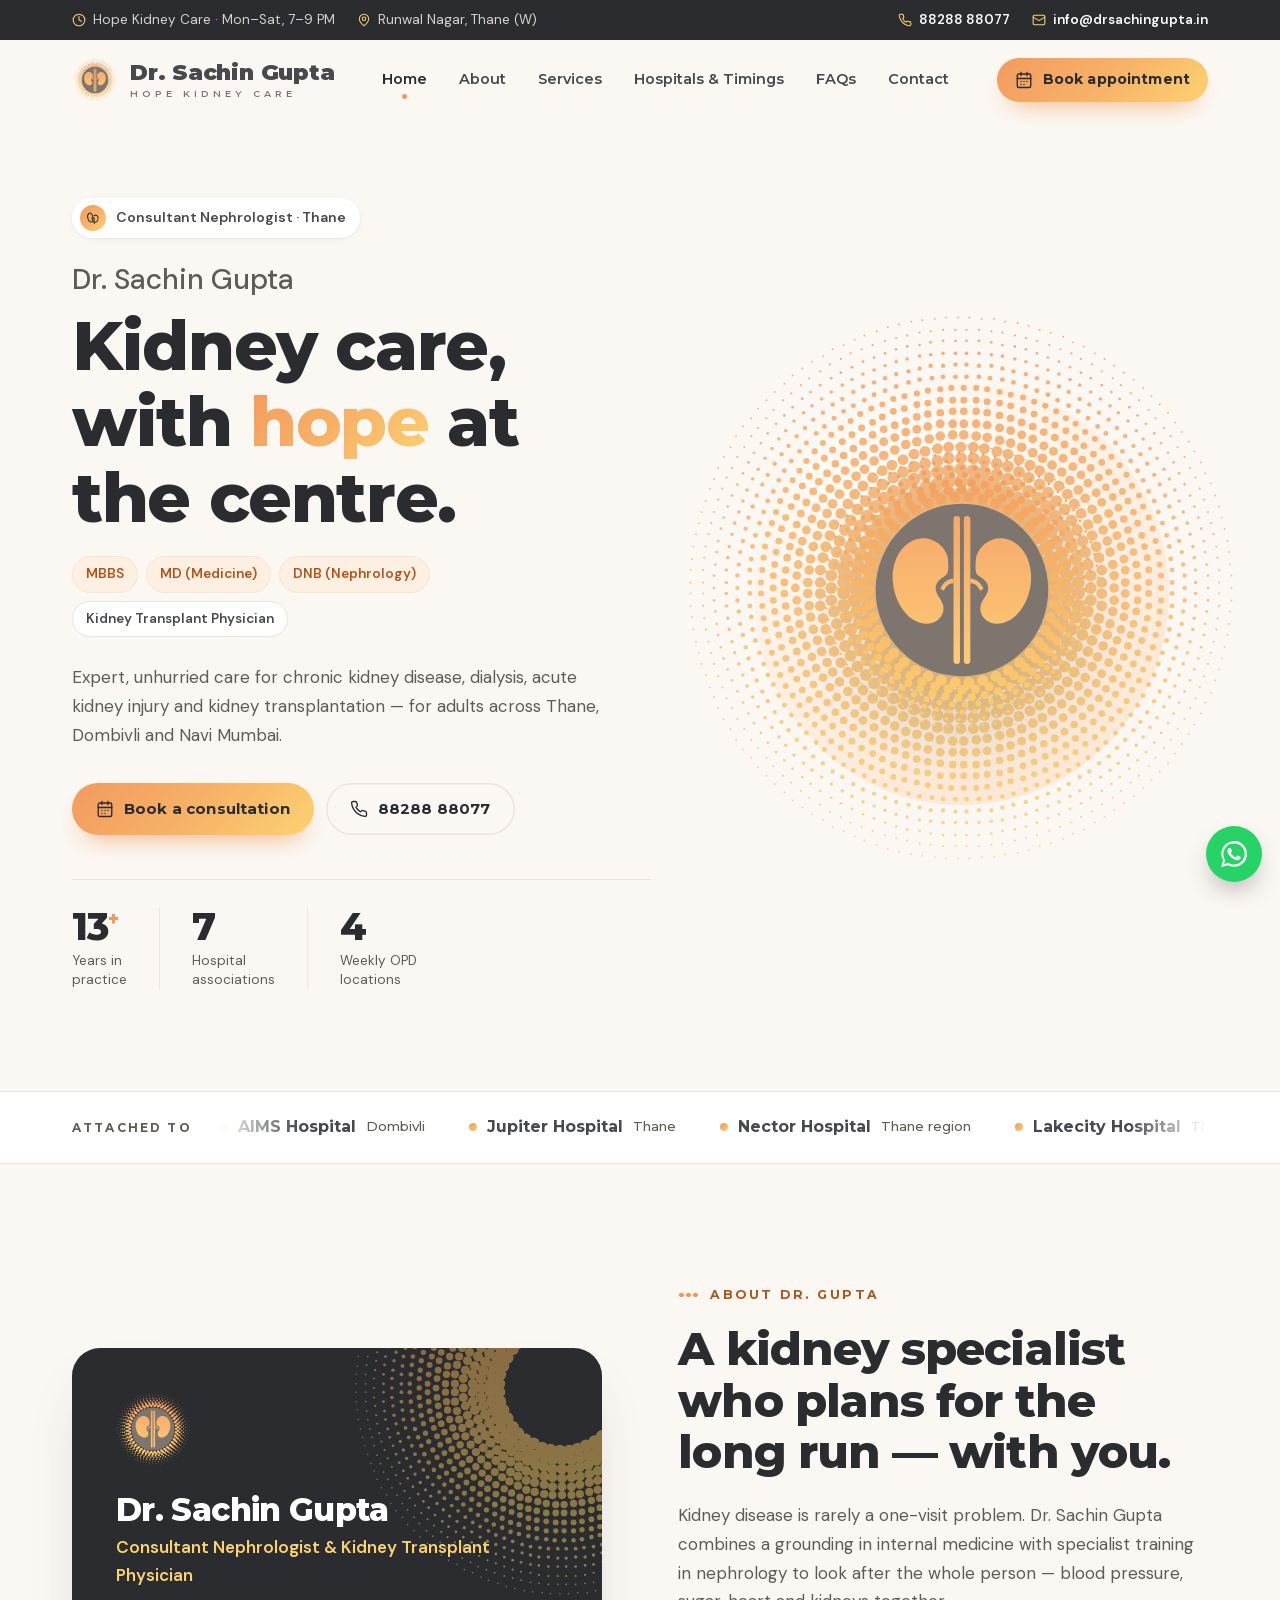
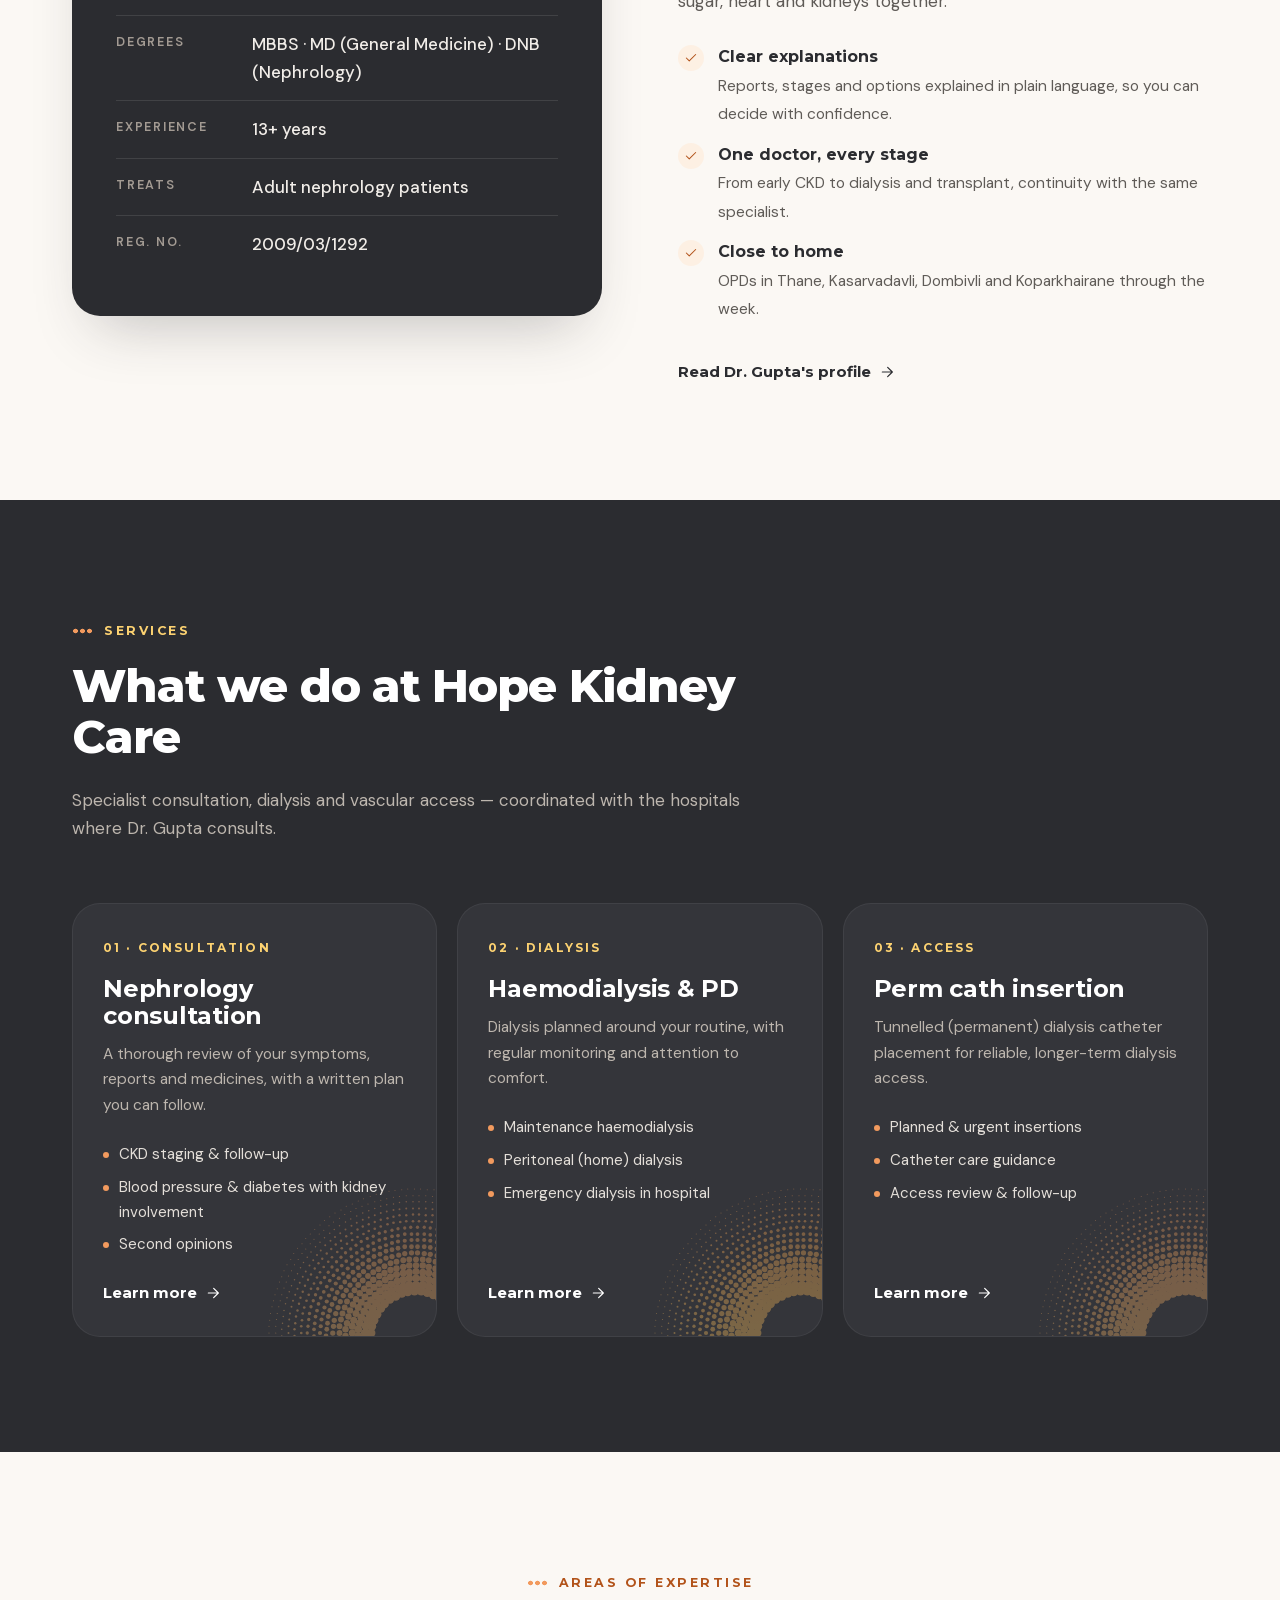
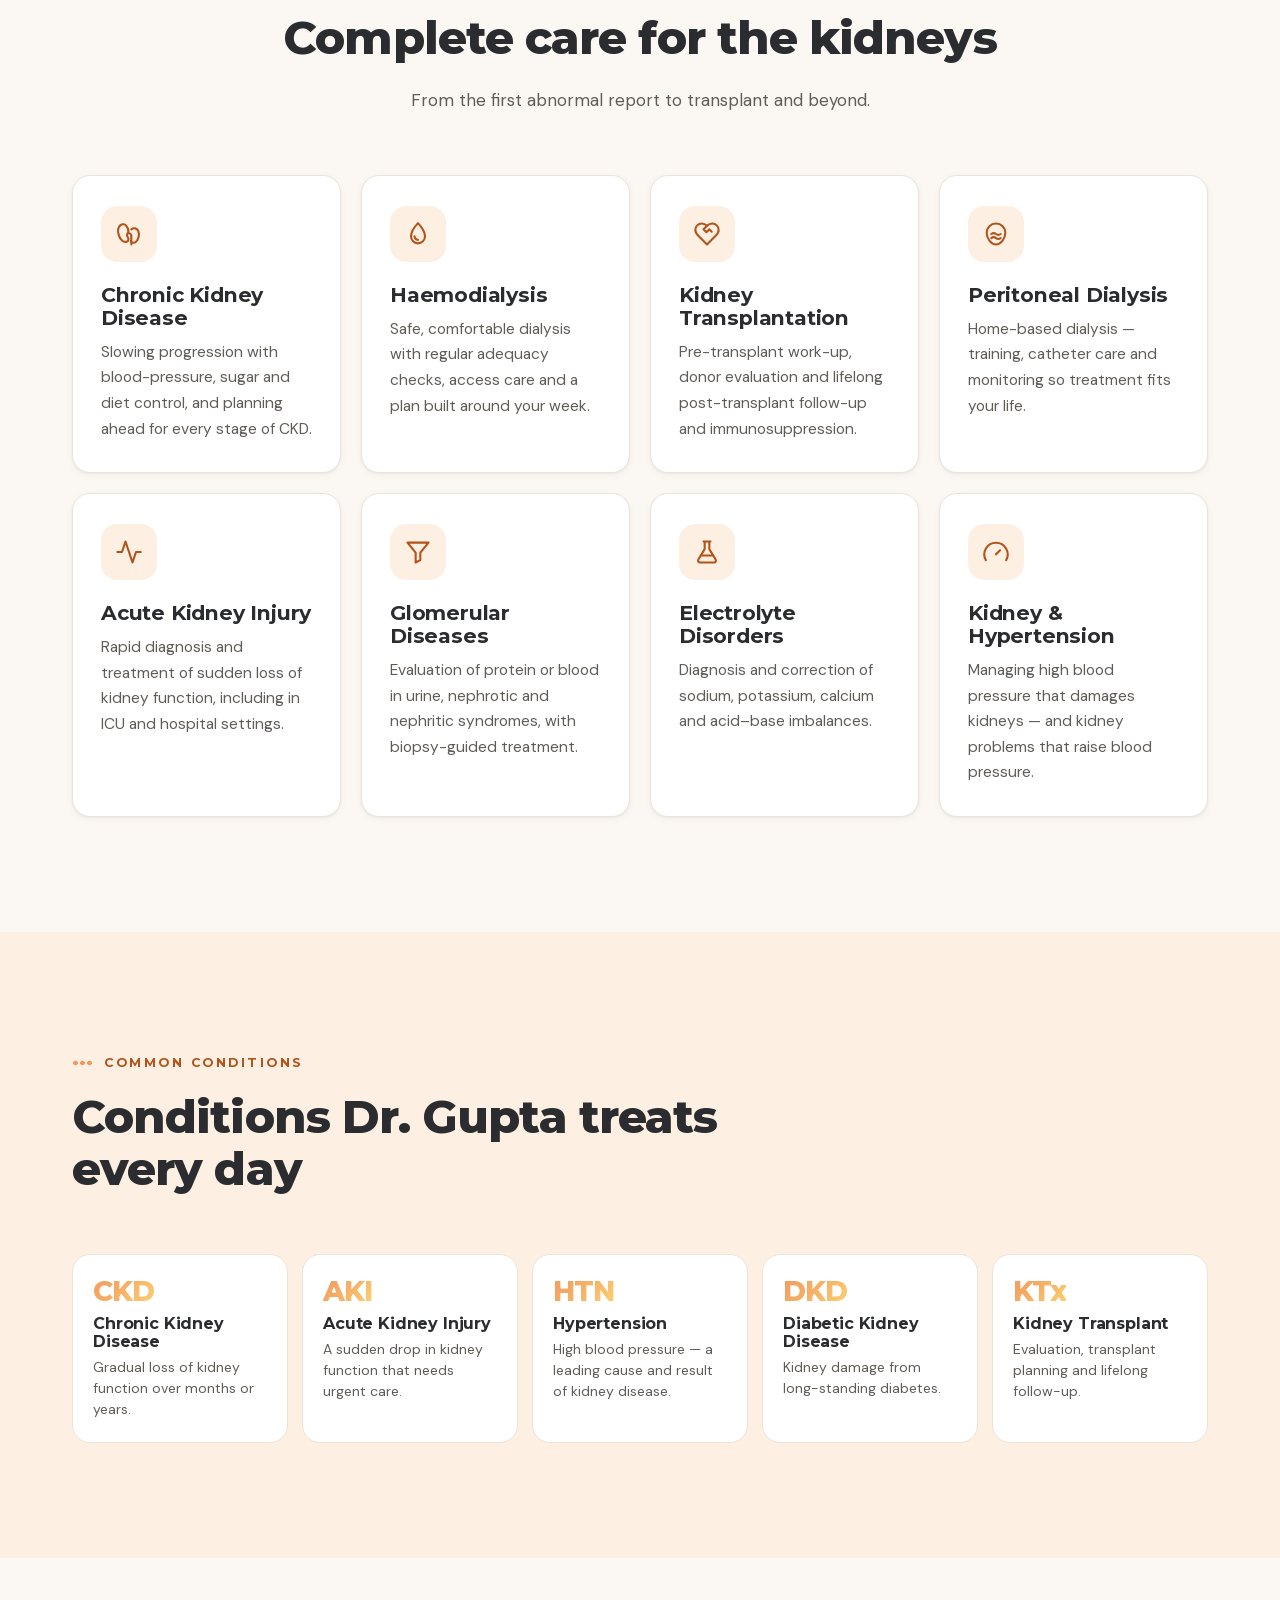
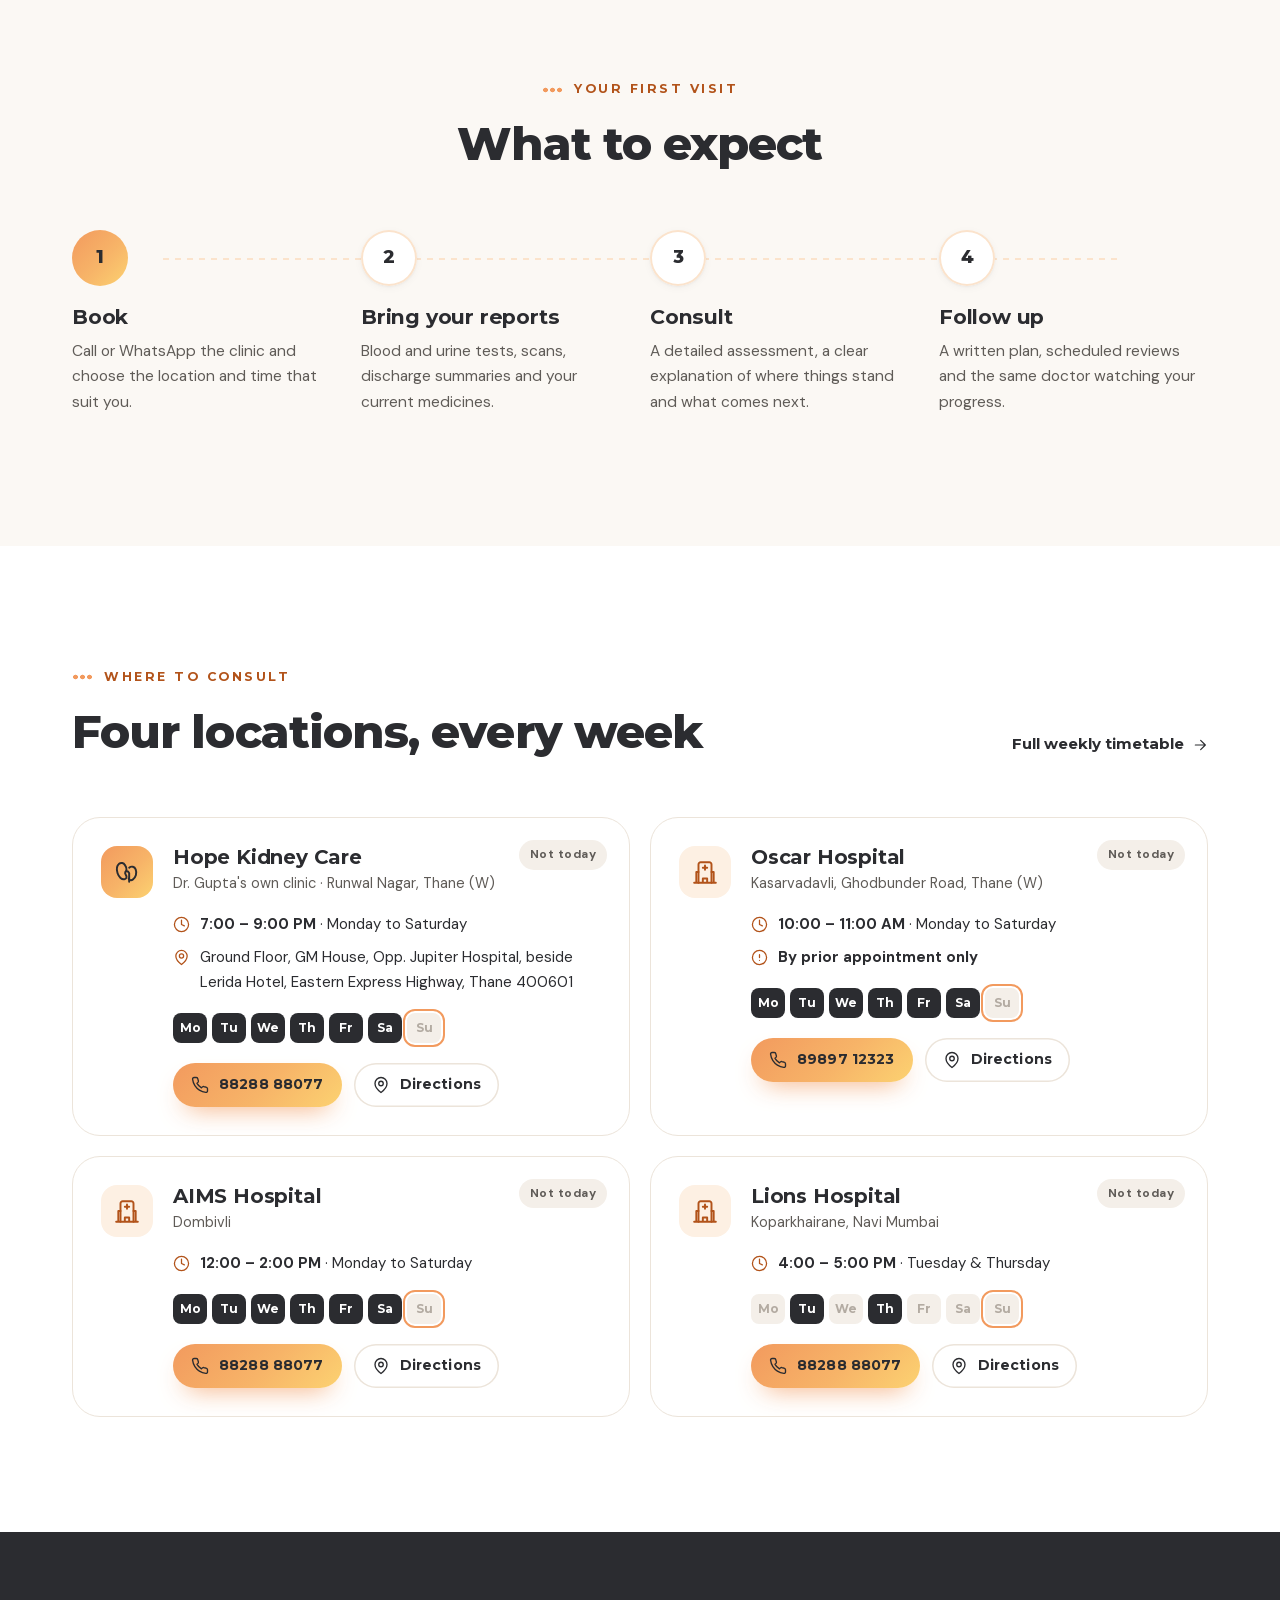
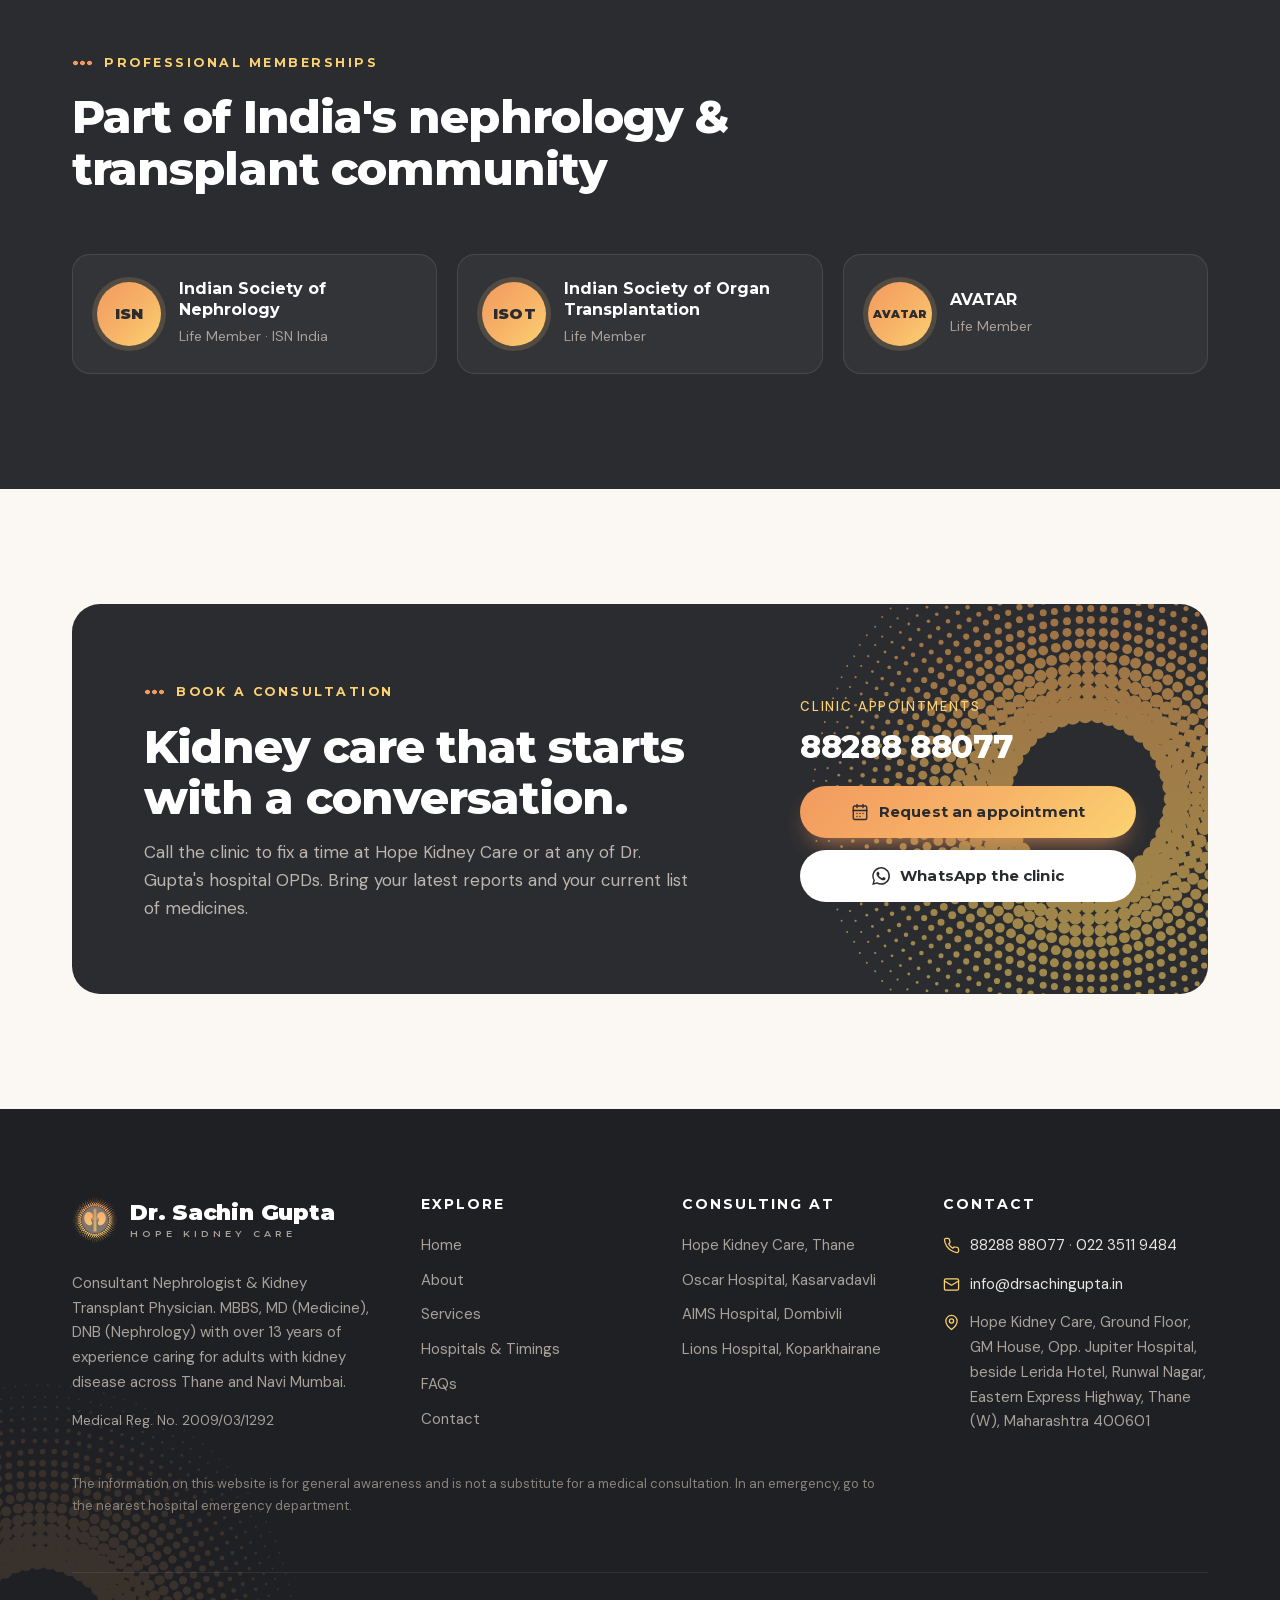
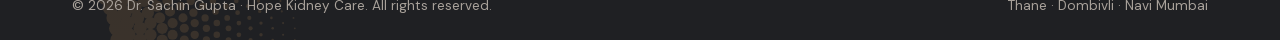
==== commit 86c52a02: "Update website" ====
--- a/index.html
+++ b/index.html
@@ -18,7 +18,7 @@
   <script>document.documentElement.className="js"</script>
   <link rel="preload" href="assets/fonts/montserrat.woff2" as="font" type="font/woff2" crossorigin>
   <link rel="preload" href="assets/fonts/dm-sans.woff2" as="font" type="font/woff2" crossorigin>
-  <link rel="stylesheet" href="assets/css/style.css?v=12">
+  <link rel="stylesheet" href="assets/css/style.css?v=14">
   <script type="application/ld+json">{"@context": "https://schema.org", "@graph": [{"@type": "Physician", "@id": "https://www.drsachingupta.in/#doctor", "name": "Dr. Sachin Gupta", "medicalSpecialty": "Nephrology", "description": "Consultant Nephrologist & Kidney Transplant Physician in Thane — MBBS, MD (Medicine), DNB (Nephrology).", "telephone": "+918828888077", "email": "info@drsachingupta.in", "url": "https://www.drsachingupta.in", "image": "https://www.drsachingupta.in/assets/img/og-image.png", "address": {"@type": "PostalAddress", "streetAddress": "Ground Floor, GM House, Opp. Jupiter Hospital, Runwal Nagar, Eastern Express Highway", "addressLocality": "Thane", "addressRegion": "Maharashtra", "postalCode": "400601", "addressCountry": "IN"}, "memberOf": ["Indian Society of Nephrology (ISN)", "Indian Society of Organ Transplantation (ISOT)", "AVATAR"]}, {"@type": "MedicalClinic", "@id": "https://www.drsachingupta.in/#clinic", "name": "Hope Kidney Care", "telephone": "+918828888077", "address": {"@type": "PostalAddress", "streetAddress": "Ground Floor, GM House, Opp. Jupiter Hospital, Runwal Nagar, Eastern Express Highway", "addressLocality": "Thane", "addressRegion": "Maharashtra", "postalCode": "400601", "addressCountry": "IN"}, "openingHoursSpecification": [{"@type": "OpeningHoursSpecification", "dayOfWeek": ["Monday", "Tuesday", "Wednesday", "Thursday", "Friday", "Saturday"], "opens": "19:00", "closes": "21:00"}], "medicalSpecialty": "Nephrology"}]}</script>
   <script defer src="assets/js/site.js?v=5"></script>
 </head>
--- a/assets/css/style.css
+++ b/assets/css/style.css
@@ -1,3 +1,3 @@
-@font-face{font-family:"Montserrat";font-style:normal;font-weight:500 900;font-display:swap;src:url("../fonts/montserrat.woff2") format("woff2");unicode-range:U+0000-00FF,U+0131,U+0152-0153,U+02BB-02BC,U+02C6,U+02DA,U+02DC,U+0304,U+0308,U+0329,U+2000-206F,U+20AC,U+2122,U+2191,U+2193,U+2212,U+2215,U+FEFF,U+FFFD}@font-face{font-family:"DM Sans";font-style:normal;font-weight:400 700;font-display:swap;src:url("../fonts/dm-sans.woff2") format("woff2");unicode-range:U+0000-00FF,U+0131,U+0152-0153,U+02BB-02BC,U+02C6,U+02DA,U+02DC,U+0304,U+0308,U+0329,U+2000-206F,U+20AC,U+2122,U+2191,U+2193,U+2212,U+2215,U+FEFF,U+FFFD}:root{--ink:#2b2c30;--ink-2:#48494d;--stone:#7e766e;--amber:#f29a5e;--gold:#fcd271;--sun:linear-gradient(135deg,#f29a5e 0%,#f7b468 55%,#fcd271 100%);--accent-text:#b2531a;--bg:#fbf8f4;--surface:#ffffff;--peach:#fdf0e3;--peach-2:#fbe3cc;--line:#ece4da;--muted:#5f5b57;--font-display:"Montserrat",system-ui,sans-serif;--font-body:"DM Sans",system-ui,-apple-system,"Segoe UI",sans-serif;--radius-sm:10px;--radius:18px;--radius-lg:28px;--shadow-sm:0 1px 2px rgba(43,44,48,.06),0 2px 8px rgba(43,44,48,.04);--shadow:0 10px 30px -12px rgba(43,44,48,.18),0 2px 6px rgba(43,44,48,.05);--shadow-lg:0 30px 60px -24px rgba(43,44,48,.28);--container:1200px;--gutter:clamp(16px,4vw,32px);--section:clamp(64px,9vw,120px);--ease:cubic-bezier(.2,.7,.2,1)}*,*::before,*::after{box-sizing:border-box}html{scroll-behavior:smooth;-webkit-text-size-adjust:100%}body{margin:0;font-family:var(--font-body);font-size:17px;line-height:1.65;color:var(--ink);background:var(--bg);-webkit-font-smoothing:antialiased;text-rendering:optimizeLegibility;overflow-x:hidden}img,svg{display:block;max-width:100%}a{color:inherit;text-decoration:none}p{margin:0 0 1em}ul{margin:0;padding:0;list-style:none}button{font:inherit;color:inherit;cursor:pointer}:focus-visible{outline:3px solid var(--amber);outline-offset:3px;border-radius:6px}h1,h2,h3,h4{font-family:var(--font-display);color:var(--ink);margin:0 0 .5em;line-height:1.12;letter-spacing:-.02em}h1{font-size:clamp(38px,5.6vw,68px);font-weight:800}h2{font-size:clamp(30px,3.8vw,46px);font-weight:800}h3{font-size:clamp(19px,1.6vw,22px);font-weight:700;letter-spacing:-.01em}h4{font-size:16px;font-weight:700;letter-spacing:0}.container{width:100%;max-width:var(--container);margin:0 auto;padding:0 var(--gutter)}.section{padding:var(--section) 0;position:relative}.section--tint{background:var(--peach)}.section--white{background:var(--surface)}.section--dark{background:var(--ink);color:#e9e5e0}.section--dark h2,.section--dark h3{color:#fff}.skip-link{position:absolute;left:16px;top:-60px;z-index:200;background:var(--ink);color:#fff;padding:10px 16px;border-radius:8px}.skip-link:focus{top:12px}.eyebrow{display:inline-flex;align-items:center;gap:10px;font-family:var(--font-display);font-size:12.5px;font-weight:700;letter-spacing:.2em;text-transform:uppercase;color:var(--accent-text);margin-bottom:18px}.eyebrow::before{content:"";width:22px;height:8px;flex:none;background:radial-gradient(circle,var(--amber) 2.2px,transparent 2.6px) 0 50% / 7px 8px repeat-x}.section--dark .eyebrow{color:var(--gold)}.section-head{max-width:720px;margin-bottom:clamp(36px,5vw,60px)}.section-head--center{margin-left:auto;margin-right:auto;text-align:center}.section-head--center .eyebrow{justify-content:center}.lead{font-size:clamp(17px,1.3vw,19.5px);color:var(--muted);line-height:1.7}.section--dark .lead{color:#bdb6ae}.text-sun{background:var(--sun);-webkit-background-clip:text;background-clip:text;color:transparent}.btn{--h:52px;display:inline-flex;align-items:center;justify-content:center;gap:10px;height:var(--h);padding:0 24px;border-radius:999px;border:0;font-family:var(--font-display);font-weight:700;font-size:15px;letter-spacing:.01em;transition:transform .25s var(--ease),box-shadow .25s var(--ease),background .25s;white-space:nowrap}.btn svg{width:18px;height:18px;flex:none}.btn:hover{transform:translateY(-2px)}.btn--primary{background:var(--ink);color:#fff;box-shadow:0 10px 24px -10px rgba(43,44,48,.6)}.btn--primary:hover{background:#000}.btn--sun{background:var(--sun);color:var(--ink);box-shadow:0 12px 26px -12px rgba(242,154,94,.9)}.btn--ghost{background:transparent;color:var(--ink);box-shadow:inset 0 0 0 1.5px var(--line)}.btn--ghost:hover{box-shadow:inset 0 0 0 1.5px var(--ink-2)}.btn--light{background:#fff;color:var(--ink)}.btn--sm{--h:44px;padding:0 18px;font-size:14px}.btn-row{display:flex;flex-wrap:wrap;gap:12px}.link-arrow{display:inline-flex;align-items:center;gap:8px;font-family:var(--font-display);font-weight:700;font-size:15px;color:var(--ink)}.link-arrow svg{width:16px;height:16px;transition:transform .25s var(--ease)}.link-arrow:hover svg{transform:translateX(4px)}.brand{display:inline-flex;align-items:center;gap:12px}.brand__mark{width:46px;height:46px;flex:none}.brand__text{display:flex;flex-direction:column;line-height:1}.brand__word{font-family:var(--font-display);font-weight:900;font-size:22px;letter-spacing:-.01em;color:var(--ink-2)}.brand__sub{font-family:var(--font-display);font-weight:600;font-size:9.5px;letter-spacing:.42em;color:var(--stone);margin-top:5px;text-transform:uppercase}.topbar{background:var(--ink);color:#d9d3cc;font-size:13.5px}.topbar .container{display:flex;justify-content:space-between;align-items:center;gap:16px;min-height:40px}.topbar a{color:#fff;font-weight:600}.topbar__items{display:flex;gap:22px;flex-wrap:wrap}.topbar__item{display:inline-flex;align-items:center;gap:7px}.topbar__item svg{width:14px;height:14px;color:var(--gold)}@media (max-width: 767px){.topbar__hide-sm{display:none !important}}.site-header{position:sticky;top:0;z-index:100;background:rgba(251,248,244,.86);backdrop-filter:saturate(160%) blur(14px);-webkit-backdrop-filter:saturate(160%) blur(14px);border-bottom:1px solid transparent;transition:border-color .3s,box-shadow .3s}.site-header.is-scrolled{border-color:var(--line);box-shadow:0 6px 24px -18px rgba(43,44,48,.35)}.site-header .container{display:flex;align-items:center;justify-content:space-between;height:80px;gap:24px}.nav{display:flex;align-items:center;gap:4px}.nav a{position:relative;padding:10px 14px;border-radius:999px;font-family:var(--font-display);font-weight:600;font-size:14.5px;color:var(--ink-2);transition:background .2s,color .2s}.nav a:hover{background:var(--peach);color:var(--ink)}.nav a[aria-current="page"]{color:var(--ink)}.nav a[aria-current="page"]::after{content:"";position:absolute;left:50%;bottom:3px;width:5px;height:5px;margin-left:-2.5px;border-radius:50%;background:var(--amber)}.header-cta{display:flex;align-items:center;gap:10px}.menu-toggle{display:none;width:46px;height:46px;border-radius:50%;border:0;background:var(--surface);box-shadow:inset 0 0 0 1.5px var(--line);align-items:center;justify-content:center}.menu-toggle svg{width:22px;height:22px}@media (max-width: 1080px){.nav,.header-cta .btn--ghost{display:none}.menu-toggle{display:inline-flex}}@media (max-width: 480px){.header-cta .btn--primary{display:none}.brand__mark{width:40px;height:40px}.brand__word{font-size:20px}}.drawer{position:fixed;inset:0;z-index:150;pointer-events:none}.drawer__scrim{position:absolute;inset:0;background:rgba(20,20,22,.45);opacity:0;transition:opacity .3s}.drawer__panel{position:absolute;top:0;right:0;height:100%;width:min(380px,88vw);background:var(--bg);padding:24px;display:flex;flex-direction:column;gap:24px;transform:translateX(100%);transition:transform .4s var(--ease);overflow-y:auto}.drawer.is-open{pointer-events:auto}.drawer.is-open .drawer__scrim{opacity:1}.drawer.is-open .drawer__panel{transform:none}.drawer__head{display:flex;justify-content:space-between;align-items:center}.drawer nav a{display:flex;justify-content:space-between;align-items:center;padding:16px 4px;border-bottom:1px solid var(--line);font-family:var(--font-display);font-weight:700;font-size:19px}.drawer nav a[aria-current="page"]{color:var(--accent-text)}.drawer__contact{margin-top:auto;display:grid;gap:10px}.drawer__contact .btn{width:100%}.halftone{position:absolute;pointer-events:none;aspect-ratio:1;background:url("../img/halftone.svg") center / contain no-repeat;opacity:.6}.halftone--gold{filter:saturate(1.2) brightness(1.08)}.hero{position:relative;overflow:hidden;padding:clamp(40px,6vw,80px) 0 clamp(64px,8vw,110px)}.hero__grid{display:grid;grid-template-columns:1.08fr .92fr;gap:clamp(32px,5vw,72px);align-items:center}.hero__badge{display:inline-flex;align-items:center;gap:10px;padding:7px 14px 7px 8px;border-radius:999px;background:var(--surface);box-shadow:var(--shadow-sm);font-size:14px;font-weight:600;color:var(--ink-2);margin-bottom:26px}.hero__badge .dot{width:26px;height:26px;border-radius:50%;background:var(--sun);display:grid;place-items:center}.hero__badge .dot svg{width:14px;height:14px;color:var(--ink)}.hero h1{margin-bottom:20px}.hero h1 .thin{display:block;font-weight:500;font-size:.42em;letter-spacing:0;color:var(--muted);margin-bottom:12px;font-family:var(--font-body)}.hero__creds{display:flex;flex-wrap:wrap;gap:8px;margin:0 0 26px}.chip{display:inline-flex;align-items:center;gap:6px;padding:6px 13px;border-radius:999px;background:var(--surface);border:1px solid var(--line);font-size:13.5px;font-weight:600;color:var(--ink-2)}.chip--sun{background:var(--peach);border-color:var(--peach-2);color:var(--accent-text)}.hero__lead{max-width:560px;margin-bottom:34px}.hero__stats{display:grid;grid-template-columns:repeat(3,auto);justify-content:start;gap:0;margin-top:44px;padding-top:28px;border-top:1px solid var(--line)}.stat{padding-right:32px;margin-right:32px;border-right:1px solid var(--line)}.stat:last-child{border:0;margin:0;padding:0}.stat__num{font-family:var(--font-display);font-weight:800;font-size:clamp(28px,3vw,38px);letter-spacing:-.03em;line-height:1;color:var(--ink)}.stat__num sup{font-size:.5em;color:var(--amber);top:-.7em}.stat__label{font-size:13.5px;color:var(--muted);margin-top:6px;line-height:1.35}.hero__visual{position:relative;aspect-ratio:1 / 1.02;max-width:540px;width:100%;justify-self:center}.hero__disc{position:absolute;inset:8%;border-radius:50%;background:radial-gradient(circle at 35% 30%,#fff 0%,var(--peach) 55%,var(--peach-2) 100%)}.hero__visual .halftone{inset:-6%;opacity:.8;animation:spin 120s linear infinite}.hero__emblem{position:absolute;inset:20%;filter:drop-shadow(0 30px 40px rgba(126,118,110,.35));animation:float 7s ease-in-out infinite}.float-card{position:absolute;background:var(--surface);border-radius:var(--radius);box-shadow:var(--shadow-lg);padding:16px 18px;display:flex;align-items:center;gap:14px;min-width:0}.float-card__icon{width:44px;height:44px;border-radius:12px;display:grid;place-items:center;flex:none;background:var(--peach);color:var(--accent-text)}.float-card__icon svg{width:22px;height:22px}.float-card strong{display:block;font-family:var(--font-display);font-size:15px;line-height:1.25}.float-card span{font-size:13px;color:var(--muted);line-height:1.3;display:block}.float-card--a{left:-4%;top:14%;animation:float 8s ease-in-out infinite reverse}.float-card--b{right:-2%;bottom:10%;animation:float 9s ease-in-out -2s infinite}.live-dot{width:9px;height:9px;border-radius:50%;background:#2fa66a;box-shadow:0 0 0 0 rgba(47,166,106,.5);animation:pulse 2s infinite;display:inline-block;margin-right:6px;vertical-align:1px}.live-dot.is-off{background:var(--stone);animation:none}@keyframes spin{to{transform:rotate(360deg)}}@keyframes float{0%,100%{transform:translateY(0)}50%{transform:translateY(-10px)}}@keyframes pulse{0%{box-shadow:0 0 0 0 rgba(47,166,106,.45)}70%{box-shadow:0 0 0 10px rgba(47,166,106,0)}100%{box-shadow:0 0 0 0 rgba(47,166,106,0)}}@media (max-width: 991px){.hero__grid{grid-template-columns:1fr}.hero__visual{max-width:420px;order:-1}.float-card--a{left:0}.float-card--b{right:0}}@media (max-width: 575px){.hero__stats{grid-template-columns:1fr 1fr 1fr}.stat{padding-right:14px;margin-right:14px}.float-card{padding:11px 13px;gap:10px}.float-card__icon{width:36px;height:36px}.float-card strong{font-size:13.5px}.float-card span{font-size:12px}.hero .btn-row .btn{flex:1 1 100%}}.trust{border-block:1px solid var(--line);background:var(--surface);padding:22px 0;overflow:hidden}.trust__row{display:flex;align-items:center;gap:28px}.trust__label{flex:none;font-family:var(--font-display);font-weight:700;font-size:12px;letter-spacing:.18em;text-transform:uppercase;color:var(--muted)}.marquee{position:relative;overflow:hidden;flex:1;-webkit-mask:linear-gradient(90deg,transparent,#000 8%,#000 92%,transparent);mask:linear-gradient(90deg,transparent,#000 8%,#000 92%,transparent)}.marquee__track{display:flex;gap:44px;width:max-content;animation:marquee 38s linear infinite}.marquee:hover .marquee__track{animation-play-state:paused}.marquee__item{display:inline-flex;align-items:center;gap:10px;font-family:var(--font-display);font-weight:700;font-size:16px;color:var(--ink-2);white-space:nowrap}.marquee__item::before{content:"";width:8px;height:8px;border-radius:50%;background:var(--sun)}@keyframes marquee{to{transform:translateX(-50%)}}@media (max-width: 767px){.trust__label{display:none}}.split{display:grid;grid-template-columns:1fr 1fr;gap:clamp(36px,6vw,88px);align-items:center}.split--wide-left{grid-template-columns:1.1fr .9fr}@media (max-width: 991px){.split,.split--wide-left{grid-template-columns:1fr}}.profile-card{position:relative;border-radius:var(--radius-lg);overflow:hidden;background:var(--ink);color:#fff;padding:clamp(28px,4vw,44px);box-shadow:var(--shadow-lg);isolation:isolate}.profile-card .halftone{width:420px;height:420px;right:-170px;top:-170px;opacity:.45;z-index:-1}.profile-card__mark{width:74px;height:74px;margin-bottom:26px}.profile-card__name{font-family:var(--font-display);font-weight:800;font-size:clamp(26px,2.6vw,32px);letter-spacing:-.02em;line-height:1.1;color:#fff;margin-bottom:6px}.profile-card__role{color:var(--gold);font-weight:600;margin-bottom:26px}.profile-card dl{display:grid;gap:0;margin:0}.profile-card dl>div{display:grid;grid-template-columns:120px 1fr;gap:16px;padding:14px 0;border-top:1px solid rgba(255,255,255,.1)}.profile-card dt{font-size:12.5px;letter-spacing:.14em;text-transform:uppercase;color:#a39b93;font-weight:600;padding-top:2px}.profile-card dd{margin:0;font-weight:500;color:#f1ede8}@media (max-width: 480px){.profile-card dl>div{grid-template-columns:1fr;gap:2px}}.checklist{display:grid;gap:14px;margin:28px 0 34px}.checklist li{display:flex;gap:14px;align-items:flex-start}.checklist .tick{flex:none;width:26px;height:26px;border-radius:50%;background:var(--peach);color:var(--accent-text);display:grid;place-items:center;margin-top:1px}.checklist .tick svg{width:14px;height:14px}.checklist strong{font-family:var(--font-display);font-size:16px;display:block}.checklist span{color:var(--muted);font-size:15.5px}.grid{display:grid;gap:20px}.grid--3{grid-template-columns:repeat(3,1fr)}.grid--4{grid-template-columns:repeat(4,1fr)}.grid--2{grid-template-columns:repeat(2,1fr)}@media (max-width: 1080px){.grid--4{grid-template-columns:repeat(2,1fr)}}@media (max-width: 991px){.grid--3{grid-template-columns:repeat(2,1fr)}}@media (max-width: 640px){.grid--3,.grid--4,.grid--2{grid-template-columns:1fr}}.card{position:relative;background:var(--surface);border-radius:var(--radius);padding:30px 28px;border:1px solid var(--line);box-shadow:var(--shadow-sm);transition:transform .35s var(--ease),box-shadow .35s var(--ease),border-color .35s;display:flex;flex-direction:column}.card:hover{transform:translateY(-4px);box-shadow:var(--shadow);border-color:var(--peach-2)}.card__icon{width:56px;height:56px;border-radius:16px;margin-bottom:22px;display:grid;place-items:center;background:var(--peach);color:var(--accent-text);transition:background .35s,color .35s}.card:hover .card__icon{background:var(--sun);color:var(--ink)}.card__icon svg{width:28px;height:28px}.card h3{margin-bottom:10px}.card p{color:var(--muted);font-size:15.5px;margin-bottom:0}.card .link-arrow{margin-top:auto;padding-top:20px}.card__num{position:absolute;top:24px;right:26px;font-family:var(--font-display);font-weight:800;font-size:13px;color:#cfc6bc;letter-spacing:.1em}.service-feature{display:grid;grid-template-columns:repeat(3,1fr);gap:20px}@media (max-width: 991px){.service-feature{grid-template-columns:1fr}}.svc{position:relative;border-radius:var(--radius-lg);padding:34px 30px 30px;overflow:hidden;isolation:isolate;background:#34353a;color:#ddd7d0;border:1px solid rgba(255,255,255,.06);display:flex;flex-direction:column;min-height:100%;transition:transform .35s var(--ease)}.svc:hover{transform:translateY(-4px)}.svc .halftone{width:300px;height:300px;right:-130px;bottom:-150px;opacity:.35;z-index:-1}.svc__tag{font-family:var(--font-display);font-size:12px;font-weight:700;letter-spacing:.18em;text-transform:uppercase;color:var(--gold);margin-bottom:18px}.svc h3{color:#fff;font-size:24px;margin-bottom:12px}.svc p{color:#bdb6ae;font-size:15.5px}.svc ul{display:grid;gap:8px;margin:8px 0 24px}.svc li{display:flex;gap:10px;font-size:15px;color:#e4dfd9}.svc li::before{content:"";flex:none;width:6px;height:6px;border-radius:50%;background:var(--amber);margin-top:10px}.svc .link-arrow{color:#fff;margin-top:auto}.conditions{display:grid;grid-template-columns:repeat(5,1fr);gap:14px}@media (max-width: 1080px){.conditions{grid-template-columns:repeat(3,1fr)}}@media (max-width: 640px){.conditions{grid-template-columns:1fr 1fr}}@media (max-width: 380px){.conditions{grid-template-columns:1fr}}.condition{background:var(--surface);border-radius:var(--radius);padding:22px 20px;border:1px solid var(--line)}.condition__abbr{font-family:var(--font-display);font-weight:800;font-size:28px;letter-spacing:-.03em;line-height:1;margin-bottom:10px}.condition__abbr.text-sun{display:inline-block}.condition h3{font-size:16px;margin-bottom:6px}.condition p{font-size:14px;color:var(--muted);margin:0;line-height:1.5}.steps{display:grid;grid-template-columns:repeat(4,1fr);gap:20px;counter-reset:step;position:relative}.steps::before{content:"";position:absolute;top:28px;left:8%;right:8%;height:2px;background:repeating-linear-gradient(90deg,var(--peach-2) 0 6px,transparent 6px 12px)}@media (max-width: 991px){.steps{grid-template-columns:1fr 1fr}.steps::before{display:none}}@media (max-width: 560px){.steps{grid-template-columns:1fr}}.step{position:relative}.step__num{width:56px;height:56px;border-radius:50%;display:grid;place-items:center;position:relative;z-index:1;background:var(--surface);box-shadow:inset 0 0 0 2px var(--peach-2),var(--shadow-sm);font-family:var(--font-display);font-weight:800;font-size:18px;margin-bottom:20px}.step:first-child .step__num{background:var(--sun);box-shadow:none}.step p{color:var(--muted);font-size:15.5px}.locations{display:grid;grid-template-columns:repeat(2,1fr);gap:20px}@media (max-width: 860px){.locations{grid-template-columns:1fr}}.loc{background:var(--surface);border-radius:var(--radius-lg);border:1px solid var(--line);padding:28px;display:grid;grid-template-columns:auto 1fr;gap:20px;position:relative;overflow:hidden;transition:box-shadow .3s,border-color .3s}.loc:hover{box-shadow:var(--shadow)}.loc.is-today{border-color:var(--amber);box-shadow:0 0 0 3px rgba(242,154,94,.14),var(--shadow)}.loc__pin{width:52px;height:52px;border-radius:16px;display:grid;place-items:center;background:var(--peach);color:var(--accent-text)}.loc--primary .loc__pin{background:var(--sun);color:var(--ink)}.loc__pin svg{width:26px;height:26px}.loc h3{margin-bottom:4px;font-size:20px}.loc__area{color:var(--muted);font-size:14.5px;margin-bottom:16px}.loc__meta{display:grid;gap:8px;margin-bottom:18px}.loc__meta div{display:flex;gap:10px;align-items:flex-start;font-size:15px}.loc__meta svg{width:17px;height:17px;color:var(--accent-text);flex:none;margin-top:4px}.loc__days{display:flex;gap:5px;flex-wrap:wrap;margin-bottom:20px}.loc__days span{width:34px;height:30px;border-radius:8px;display:grid;place-items:center;font-size:12px;font-weight:700;font-family:var(--font-display);background:#f4efe9;color:#b3aba2}.loc__days span.on{background:var(--ink);color:#fff}.loc__days span.today{outline:2px solid var(--amber);outline-offset:2px}.loc__status{position:absolute;top:22px;right:22px;font-size:12px;font-weight:700;letter-spacing:.04em;padding:5px 11px;border-radius:999px;background:#f4efe9;color:var(--muted)}.loc__status.is-live{background:#e6f5ec;color:#1f7a4a}.loc .btn-row .btn{--h:44px;padding:0 18px;font-size:14px}@media (max-width: 480px){.loc{grid-template-columns:1fr;padding:24px 20px}.loc__status{position:static;justify-self:start;order:-1}}.timetable-wrap{overflow-x:auto;border-radius:var(--radius-lg);border:1px solid var(--line);background:var(--surface)}.timetable{width:100%;border-collapse:collapse;min-width:720px;font-size:14.5px}.timetable th,.timetable td{padding:16px 14px;text-align:center;border-bottom:1px solid var(--line)}.timetable thead th{font-family:var(--font-display);font-size:13px;letter-spacing:.08em;text-transform:uppercase;color:var(--muted);background:#faf6f1}.timetable thead th.today{color:var(--accent-text);background:var(--peach)}.timetable tbody th{text-align:left;font-family:var(--font-display);font-weight:700;color:var(--ink);white-space:nowrap}.timetable tbody th small{display:block;font-family:var(--font-body);font-weight:500;color:var(--muted);font-size:13px}.timetable td.today{background:#fffaf4}.slot{display:inline-block;padding:5px 10px;border-radius:8px;background:var(--peach);color:var(--accent-text);font-weight:700;font-size:13px;white-space:nowrap}.slot--off{background:transparent;color:#cbc3ba;font-weight:500}.timetable tr:last-child th,.timetable tr:last-child td{border-bottom:0}.badges{display:grid;grid-template-columns:repeat(3,1fr);gap:20px}@media (max-width: 760px){.badges{grid-template-columns:1fr}}.member{display:flex;gap:18px;align-items:center;padding:24px;border-radius:var(--radius);background:rgba(255,255,255,.04);border:1px solid rgba(255,255,255,.1)}.member__seal{width:64px;height:64px;border-radius:50%;flex:none;display:grid;place-items:center;background:var(--sun);color:var(--ink);font-family:var(--font-display);font-weight:900;font-size:15px;letter-spacing:.02em;box-shadow:0 0 0 5px rgba(252,210,113,.15)}.member strong{color:#fff;font-family:var(--font-display);display:block;font-size:16px;line-height:1.3}.member span{color:#a9a199;font-size:14px}.hospitals{display:grid;grid-template-columns:repeat(auto-fill,minmax(250px,1fr));gap:16px}.hospital{display:flex;gap:14px;align-items:center;padding:20px;border-radius:var(--radius);background:var(--surface);border:1px solid var(--line)}.hospital__icon{width:46px;height:46px;border-radius:12px;flex:none;display:grid;place-items:center;background:var(--peach);color:var(--accent-text)}.hospital__icon svg{width:22px;height:22px}.hospital strong{display:block;font-family:var(--font-display);font-size:15.5px;line-height:1.3}.hospital span{font-size:13.5px;color:var(--muted)}.signs{display:grid;grid-template-columns:repeat(4,1fr);gap:14px}@media (max-width: 991px){.signs{grid-template-columns:1fr 1fr}}@media (max-width: 420px){.signs{grid-template-columns:1fr}}.sign{display:flex;gap:12px;align-items:flex-start;padding:18px;border-radius:var(--radius);background:var(--surface);border:1px solid var(--line);font-weight:600;font-size:15px;line-height:1.45}.sign svg{width:22px;height:22px;color:var(--accent-text);flex:none}.faq{display:grid;gap:12px}.faq details{background:var(--surface);border:1px solid var(--line);border-radius:var(--radius);transition:box-shadow .3s,border-color .3s}.faq details[open]{box-shadow:var(--shadow);border-color:var(--peach-2)}.faq summary{list-style:none;cursor:pointer;padding:22px 64px 22px 24px;position:relative;font-family:var(--font-display);font-weight:700;font-size:17px;line-height:1.4}.faq summary::-webkit-details-marker{display:none}.faq summary::after{content:"";position:absolute;right:22px;top:50%;width:30px;height:30px;margin-top:-15px;border-radius:50%;background:var(--peach) url("data:image/svg+xml,%3Csvg xmlns='http://www.w3.org/2000/svg' viewBox='0 0 24 24' fill='none' stroke='%23b2531a' stroke-width='2.5' stroke-linecap='round'%3E%3Cpath d='M12 5v14M5 12h14'/%3E%3C/svg%3E") center / 14px no-repeat;transition:transform .3s var(--ease),background-color .3s}.faq details[open] summary::after{transform:rotate(45deg);background-color:var(--peach-2)}.faq__body{padding:0 24px 22px;color:var(--muted)}.faq__body p:last-child{margin:0}.faq-cats{display:flex;flex-wrap:wrap;gap:8px;margin-bottom:28px}.faq-cats button{border:1px solid var(--line);background:var(--surface);padding:9px 16px;border-radius:999px;font-family:var(--font-display);font-weight:600;font-size:14px}.faq-cats button[aria-pressed="true"]{background:var(--ink);color:#fff;border-color:var(--ink)}.page-hero{position:relative;overflow:hidden;padding:clamp(56px,8vw,104px) 0 clamp(48px,6vw,80px)}.page-hero .halftone{width:640px;height:640px;right:-200px;top:-260px;opacity:.5}.page-hero h1{font-size:clamp(36px,5vw,60px);max-width:820px}.page-hero .lead{max-width:640px}.crumbs{display:flex;gap:8px;align-items:center;font-size:14px;color:var(--muted);margin-bottom:22px}.crumbs a:hover{color:var(--ink)}.crumbs svg{width:14px;height:14px}.timeline{position:relative;display:grid;gap:0}.timeline::before{content:"";position:absolute;left:11px;top:8px;bottom:8px;width:2px;background:var(--peach-2)}.tl{position:relative;padding:0 0 30px 46px}.tl:last-child{padding-bottom:0}.tl::before{content:"";position:absolute;left:3px;top:5px;width:18px;height:18px;border-radius:50%;background:var(--surface);box-shadow:inset 0 0 0 4px var(--amber)}.tl__tag{font-family:var(--font-display);font-weight:700;font-size:12.5px;letter-spacing:.14em;text-transform:uppercase;color:var(--accent-text)}.tl h3{margin:6px 0 6px}.tl p{color:var(--muted);margin:0;font-size:15.5px}.quote{position:relative;padding:clamp(32px,5vw,56px);border-radius:var(--radius-lg);background:var(--surface);border:1px solid var(--line);box-shadow:var(--shadow)}.quote blockquote{margin:0;font-family:var(--font-display);font-weight:600;font-size:clamp(21px,2.3vw,28px);line-height:1.4;letter-spacing:-.01em;color:var(--ink)}.quote cite{display:block;margin-top:20px;font-style:normal;color:var(--muted);font-size:15px}.quote__mark{width:44px;height:44px;margin-bottom:18px;color:var(--amber)}.cta{position:relative;overflow:hidden;isolation:isolate;background:var(--ink);color:#e9e5e0;border-radius:var(--radius-lg);padding:clamp(36px,6vw,72px);display:grid;grid-template-columns:1.3fr .7fr;gap:32px;align-items:center}.cta .halftone{width:560px;height:560px;right:-160px;top:50%;margin-top:-280px;opacity:.55;z-index:-1}.cta h2{color:#fff;margin-bottom:14px}.cta p{color:#bdb6ae;margin:0;max-width:560px}.cta__actions{display:grid;gap:12px;justify-items:stretch}.cta__phone{font-family:var(--font-display);font-weight:800;font-size:clamp(24px,2.6vw,32px);color:#fff;letter-spacing:-.01em}.cta__phone small{display:block;font-family:var(--font-body);font-weight:500;font-size:13px;letter-spacing:.14em;text-transform:uppercase;color:var(--gold);margin-bottom:4px}@media (max-width: 860px){.cta{grid-template-columns:1fr}}.contact-grid{display:grid;grid-template-columns:.9fr 1.1fr;gap:24px;align-items:start}@media (max-width: 991px){.contact-grid{grid-template-columns:1fr}}.contact-tiles{display:grid;gap:14px}.tile{display:flex;gap:16px;align-items:center;padding:20px 22px;border-radius:var(--radius);background:var(--surface);border:1px solid var(--line);transition:border-color .3s,transform .3s var(--ease)}a.tile:hover{border-color:var(--amber);transform:translateX(4px)}.tile__icon{width:50px;height:50px;border-radius:14px;display:grid;place-items:center;flex:none;background:var(--peach);color:var(--accent-text)}.tile__icon svg{width:24px;height:24px}.tile small{display:block;font-size:12.5px;letter-spacing:.12em;text-transform:uppercase;color:var(--muted);font-weight:600}.tile strong{font-family:var(--font-display);font-size:17px;line-height:1.35;display:block}.tile span{font-size:15px;color:var(--muted)}.form-card{background:var(--surface);border-radius:var(--radius-lg);border:1px solid var(--line);padding:clamp(24px,4vw,40px);box-shadow:var(--shadow)}.form{display:grid;grid-template-columns:1fr 1fr;gap:16px}.form .full{grid-column:1 / -1}@media (max-width: 560px){.form{grid-template-columns:1fr}}.field label{display:block;font-weight:600;font-size:14px;margin-bottom:7px}.field input,.field select,.field textarea{width:100%;height:52px;padding:0 16px;border-radius:12px;border:1.5px solid var(--line);background:#fdfbf8;font:inherit;font-size:16px;color:var(--ink);transition:border-color .2s,box-shadow .2s;appearance:none;-webkit-appearance:none}.field select{background:#fdfbf8 url("data:image/svg+xml,%3Csvg xmlns='http://www.w3.org/2000/svg' viewBox='0 0 24 24' fill='none' stroke='%235f5b57' stroke-width='2' stroke-linecap='round'%3E%3Cpath d='m6 9 6 6 6-6'/%3E%3C/svg%3E") right 14px center / 18px no-repeat;padding-right:42px}.field textarea{height:120px;padding:14px 16px;resize:vertical}.field input:focus,.field select:focus,.field textarea:focus{outline:0;border-color:var(--amber);box-shadow:0 0 0 4px rgba(242,154,94,.15)}.form-note{font-size:13.5px;color:var(--muted);margin:0}.form .btn{width:100%}.map{border-radius:var(--radius-lg);overflow:hidden;border:1px solid var(--line);background:var(--peach);height:clamp(320px,40vw,480px)}.map iframe{width:100%;height:100%;border:0;display:block}.notice{display:flex;gap:14px;padding:18px 20px;border-radius:var(--radius);background:#fff6ec;border:1px solid var(--peach-2);font-size:15px;color:var(--ink-2)}.notice svg{width:22px;height:22px;flex:none;color:var(--accent-text);margin-top:2px}.site-footer{background:#1f2023;color:#a9a29b;padding:clamp(56px,7vw,88px) 0 0;position:relative;overflow:hidden;font-size:15px}.site-footer .halftone{width:520px;height:520px;left:-220px;bottom:-260px;opacity:.25}.footer-grid{display:grid;grid-template-columns:1.4fr 1fr 1fr 1.2fr;gap:40px;position:relative}@media (max-width: 991px){.footer-grid{grid-template-columns:1fr 1fr}}@media (max-width: 560px){.footer-grid{grid-template-columns:1fr}}.site-footer .brand__word{color:#fff}.site-footer .brand__sub{color:#a9a29b}.site-footer h4{color:#fff;font-family:var(--font-display);font-size:14px;letter-spacing:.14em;text-transform:uppercase;margin-bottom:20px}.footer-links{display:grid;gap:10px}.footer-links a:hover{color:#fff}.footer-about{margin-top:20px;max-width:340px}.footer-contact{display:grid;gap:14px}.footer-contact div{display:flex;gap:10px}.footer-contact svg{width:17px;height:17px;color:var(--gold);flex:none;margin-top:4px}.footer-contact a{color:#e9e5e0}.footer-contact a:hover{color:#fff}.footer-bottom{margin-top:56px;padding:22px 0;border-top:1px solid rgba(255,255,255,.08);display:flex;flex-wrap:wrap;gap:12px;justify-content:space-between;font-size:13.5px;position:relative}.disclaimer{font-size:13px;color:#8a837c;max-width:820px;position:relative;margin-top:28px}.fab{position:fixed;right:18px;bottom:18px;z-index:90;display:grid;gap:10px}.fab a{width:56px;height:56px;border-radius:50%;display:grid;place-items:center;box-shadow:0 12px 28px -10px rgba(0,0,0,.45);transition:transform .25s var(--ease)}.fab a:hover{transform:scale(1.07)}.fab svg{width:26px;height:26px}.fab__wa{background:#25d366;color:#fff}.fab__call{background:var(--ink);color:#fff}@media (min-width: 992px){.fab__call{display:none !important}}.mobile-bar{display:none}@media (max-width: 767px){.fab{display:none}.mobile-bar{position:fixed;left:0;right:0;bottom:0;z-index:90;display:grid;grid-template-columns:1fr 1fr 1.2fr;gap:8px;padding:10px 12px calc(10px + env(safe-area-inset-bottom));background:rgba(251,248,244,.95);backdrop-filter:blur(12px);-webkit-backdrop-filter:blur(12px);border-top:1px solid var(--line)}.mobile-bar a{height:48px;border-radius:14px;display:flex;align-items:center;justify-content:center;gap:8px;font-family:var(--font-display);font-weight:700;font-size:14px}.mobile-bar svg{width:18px;height:18px}.mobile-bar .mb-call{background:var(--surface);box-shadow:inset 0 0 0 1.5px var(--line)}.mobile-bar .mb-wa{background:#25d366;color:#fff}.mobile-bar .mb-book{background:var(--ink);color:#fff}body{padding-bottom:72px}}.js .reveal{opacity:0;transform:translateY(16px);transition:opacity .5s var(--ease),transform .5s var(--ease);transition-delay:var(--d,0s)}.js .reveal.is-in{opacity:1;transform:none}@media (prefers-reduced-motion: reduce){*,*::before,*::after{animation-duration:.001ms !important;animation-iteration-count:1 !important;transition-duration:.001ms !important;scroll-behavior:auto !important}.js .reveal{opacity:1;transform:none}}.mt-0{margin-top:0}.mb-0{margin-bottom:0}.center{text-align:center}.stack-lg>* + *{margin-top:clamp(48px,6vw,80px)}.visually-hidden{position:absolute !important;width:1px;height:1px;overflow:hidden;clip:rect(0 0 0 0);white-space:nowrap}.brand__word,.nav a{white-space:nowrap}@media (max-width: 1240px){.nav a{padding:10px 10px;font-size:14px}}.float-card strong span{display:inline;font-size:inherit;color:inherit}@media (max-width: 1380px){.header-cta .btn--ghost{display:none}}.site-header .container{gap:16px}.member__seal--long{font-size:11px;letter-spacing:0}.site-footer .halftone{opacity:.12}.cta .eyebrow{color:var(--gold)}@media (max-width: 575px){.topbar .container>.topbar__items:first-child{display:none}.topbar .container{justify-content:center}.cta .halftone{width:380px;height:380px;right:-190px;top:-120px;margin-top:0;opacity:.3}}.timetable th,.timetable td{padding:14px 10px}.timetable tbody th{white-space:normal;min-width:200px}.contact-tiles{grid-template-columns:repeat(3,1fr);align-items:stretch}.contact-tiles .tile{height:100%}@media (max-width: 991px){.contact-tiles{grid-template-columns:repeat(2,1fr)}}@media (max-width: 600px){.contact-tiles{grid-template-columns:1fr}}.tile--wide{grid-column:span 2}@media (max-width: 600px){.tile--wide{grid-column:auto}}.loc__status.is-live::before{content:"";display:inline-block;width:7px;height:7px;border-radius:50%;background:currentColor;margin-right:6px;vertical-align:1px}
+@font-face{font-family:"Montserrat";font-style:normal;font-weight:500 900;font-display:swap;src:url("../fonts/montserrat.woff2") format("woff2");unicode-range:U+0000-00FF,U+0131,U+0152-0153,U+02BB-02BC,U+02C6,U+02DA,U+02DC,U+0304,U+0308,U+0329,U+2000-206F,U+20AC,U+2122,U+2191,U+2193,U+2212,U+2215,U+FEFF,U+FFFD}@font-face{font-family:"DM Sans";font-style:normal;font-weight:400 700;font-display:swap;src:url("../fonts/dm-sans.woff2") format("woff2");unicode-range:U+0000-00FF,U+0131,U+0152-0153,U+02BB-02BC,U+02C6,U+02DA,U+02DC,U+0304,U+0308,U+0329,U+2000-206F,U+20AC,U+2122,U+2191,U+2193,U+2212,U+2215,U+FEFF,U+FFFD}:root{--ink:#2b2c30;--ink-2:#48494d;--stone:#7e766e;--amber:#f29a5e;--gold:#fcd271;--sun:linear-gradient(135deg,#f29a5e 0%,#f7b468 55%,#fcd271 100%);--accent-text:#b2531a;--bg:#fbf8f4;--surface:#ffffff;--peach:#fdf0e3;--peach-2:#fbe3cc;--line:#ece4da;--muted:#5f5b57;--font-display:"Montserrat",system-ui,sans-serif;--font-body:"DM Sans",system-ui,-apple-system,"Segoe UI",sans-serif;--radius-sm:10px;--radius:18px;--radius-lg:28px;--shadow-sm:0 1px 2px rgba(43,44,48,.06),0 2px 8px rgba(43,44,48,.04);--shadow:0 10px 30px -12px rgba(43,44,48,.18),0 2px 6px rgba(43,44,48,.05);--shadow-lg:0 30px 60px -24px rgba(43,44,48,.28);--container:1200px;--gutter:clamp(16px,4vw,32px);--section:clamp(64px,9vw,120px);--ease:cubic-bezier(.2,.7,.2,1)}*,*::before,*::after{box-sizing:border-box}html{scroll-behavior:smooth;-webkit-text-size-adjust:100%}body{margin:0;font-family:var(--font-body);font-size:17px;line-height:1.65;color:var(--ink);background:var(--bg);-webkit-font-smoothing:antialiased;text-rendering:optimizeLegibility;overflow-x:hidden}img,svg{display:block;max-width:100%}a{color:inherit;text-decoration:none}p{margin:0 0 1em}ul{margin:0;padding:0;list-style:none}button{font:inherit;color:inherit;cursor:pointer}:focus-visible{outline:3px solid var(--amber);outline-offset:3px;border-radius:6px}h1,h2,h3,h4{font-family:var(--font-display);color:var(--ink);margin:0 0 .5em;line-height:1.12;letter-spacing:-.02em}h1{font-size:clamp(38px,5.6vw,68px);font-weight:800}h2{font-size:clamp(30px,3.8vw,46px);font-weight:800}h3{font-size:clamp(19px,1.6vw,22px);font-weight:700;letter-spacing:-.01em}h4{font-size:16px;font-weight:700;letter-spacing:0}.container{width:100%;max-width:var(--container);margin:0 auto;padding:0 var(--gutter)}.section{padding:var(--section) 0;position:relative}.section--tint{background:var(--peach)}.section--white{background:var(--surface)}.section--dark{background:var(--ink);color:#e9e5e0}.section--dark h2,.section--dark h3{color:#fff}.skip-link{position:absolute;left:16px;top:-60px;z-index:200;background:var(--ink);color:#fff;padding:10px 16px;border-radius:8px}.skip-link:focus{top:12px}.eyebrow{display:inline-flex;align-items:center;gap:10px;font-family:var(--font-display);font-size:12.5px;font-weight:700;letter-spacing:.2em;text-transform:uppercase;color:var(--accent-text);margin-bottom:18px}.eyebrow::before{content:"";width:22px;height:8px;flex:none;background:radial-gradient(circle,var(--amber) 2.2px,transparent 2.6px) 0 50% / 7px 8px repeat-x}.section--dark .eyebrow{color:var(--gold)}.section-head{max-width:720px;margin-bottom:clamp(36px,5vw,60px)}.section-head--center{margin-left:auto;margin-right:auto;text-align:center}.section-head--center .eyebrow{justify-content:center}.lead{font-size:clamp(17px,1.3vw,19.5px);color:var(--muted);line-height:1.7}.section--dark .lead{color:#bdb6ae}.text-sun{background:var(--sun);-webkit-background-clip:text;background-clip:text;color:transparent}.btn{--h:52px;display:inline-flex;align-items:center;justify-content:center;gap:10px;height:var(--h);padding:0 24px;border-radius:999px;border:0;font-family:var(--font-display);font-weight:700;font-size:15px;letter-spacing:.01em;transition:transform .25s var(--ease),box-shadow .25s var(--ease),background .25s;white-space:nowrap}.btn svg{width:18px;height:18px;flex:none}.btn:hover{transform:translateY(-2px)}.btn--primary{background:var(--sun);color:var(--ink);box-shadow:0 12px 26px -12px rgba(242,154,94,.9)}.btn--primary:hover{filter:brightness(1.06)}.btn--sun{background:var(--sun);color:var(--ink);box-shadow:0 12px 26px -12px rgba(242,154,94,.9)}.btn--ghost{background:transparent;color:var(--ink);box-shadow:inset 0 0 0 1.5px var(--line)}.btn--ghost:hover{box-shadow:inset 0 0 0 1.5px var(--ink-2)}.btn--light{background:#fff;color:var(--ink)}.btn--sm{--h:44px;padding:0 18px;font-size:14px}.btn-row{display:flex;flex-wrap:wrap;gap:12px}.link-arrow{display:inline-flex;align-items:center;gap:8px;font-family:var(--font-display);font-weight:700;font-size:15px;color:var(--ink)}.link-arrow svg{width:16px;height:16px;transition:transform .25s var(--ease)}.link-arrow:hover svg{transform:translateX(4px)}.brand{display:inline-flex;align-items:center;gap:12px}.brand__mark{width:46px;height:46px;flex:none}.brand__text{display:flex;flex-direction:column;line-height:1}.brand__word{font-family:var(--font-display);font-weight:900;font-size:22px;letter-spacing:-.01em;color:var(--ink-2)}.brand__sub{font-family:var(--font-display);font-weight:600;font-size:9.5px;letter-spacing:.42em;color:var(--stone);margin-top:5px;text-transform:uppercase}.topbar{background:var(--ink);color:#d9d3cc;font-size:13.5px}.topbar .container{display:flex;justify-content:space-between;align-items:center;gap:16px;min-height:40px}.topbar a{color:#fff;font-weight:600}.topbar__items{display:flex;gap:22px;flex-wrap:wrap}.topbar__item{display:inline-flex;align-items:center;gap:7px}.topbar__item svg{width:14px;height:14px;color:var(--gold)}@media (max-width: 767px){.topbar__hide-sm{display:none !important}}.site-header{position:sticky;top:0;z-index:100;background:rgba(251,248,244,.86);backdrop-filter:saturate(160%) blur(14px);-webkit-backdrop-filter:saturate(160%) blur(14px);border-bottom:1px solid transparent;transition:border-color .3s,box-shadow .3s}.site-header.is-scrolled{border-color:var(--line);box-shadow:0 6px 24px -18px rgba(43,44,48,.35)}.site-header .container{display:flex;align-items:center;justify-content:space-between;height:80px;gap:24px}.nav{display:flex;align-items:center;gap:4px}.nav a{position:relative;padding:10px 14px;border-radius:999px;font-family:var(--font-display);font-weight:600;font-size:14.5px;color:var(--ink-2);transition:background .2s,color .2s}.nav a:hover{background:var(--peach);color:var(--ink)}.nav a[aria-current="page"]{color:var(--ink)}.nav a[aria-current="page"]::after{content:"";position:absolute;left:50%;bottom:3px;width:5px;height:5px;margin-left:-2.5px;border-radius:50%;background:var(--amber)}.header-cta{display:flex;align-items:center;gap:10px}.menu-toggle{display:none;width:46px;height:46px;border-radius:50%;border:0;background:var(--surface);box-shadow:inset 0 0 0 1.5px var(--line);align-items:center;justify-content:center}.menu-toggle svg{width:22px;height:22px}@media (max-width: 1080px){.nav,.header-cta .btn--ghost{display:none}.menu-toggle{display:inline-flex}}@media (max-width: 480px){.header-cta .btn--primary{display:none}.brand__mark{width:40px;height:40px}.brand__word{font-size:20px}}.drawer{position:fixed;inset:0;z-index:150;pointer-events:none}.drawer__scrim{position:absolute;inset:0;background:rgba(20,20,22,.45);opacity:0;transition:opacity .3s}.drawer__panel{position:absolute;top:0;right:0;height:100%;width:min(380px,88vw);background:var(--bg);padding:24px;display:flex;flex-direction:column;gap:24px;transform:translateX(100%);transition:transform .4s var(--ease);overflow-y:auto}.drawer.is-open{pointer-events:auto}.drawer.is-open .drawer__scrim{opacity:1}.drawer.is-open .drawer__panel{transform:none}.drawer__head{display:flex;justify-content:space-between;align-items:center}.drawer nav a{display:flex;justify-content:space-between;align-items:center;padding:16px 4px;border-bottom:1px solid var(--line);font-family:var(--font-display);font-weight:700;font-size:19px}.drawer nav a[aria-current="page"]{color:var(--accent-text)}.drawer nav a svg{width:18px;height:18px;flex:none;color:var(--stone)}.drawer nav a[aria-current="page"] svg{color:var(--accent-text)}.drawer__contact{margin-top:auto;display:grid;gap:10px}.drawer__contact .btn{width:100%}.halftone{position:absolute;pointer-events:none;aspect-ratio:1;background:url("../img/halftone.svg") center / contain no-repeat;opacity:.6}.halftone--gold{filter:saturate(1.2) brightness(1.08)}.hero{position:relative;overflow:hidden;padding:clamp(40px,6vw,80px) 0 clamp(64px,8vw,110px)}.hero__grid{display:grid;grid-template-columns:1.08fr .92fr;gap:clamp(32px,5vw,72px);align-items:center}.hero__badge{display:inline-flex;align-items:center;gap:10px;padding:7px 14px 7px 8px;border-radius:999px;background:var(--surface);box-shadow:var(--shadow-sm);font-size:14px;font-weight:600;color:var(--ink-2);margin-bottom:26px}.hero__badge .dot{width:26px;height:26px;border-radius:50%;background:var(--sun);display:grid;place-items:center}.hero__badge .dot svg{width:14px;height:14px;color:var(--ink)}.hero h1{margin-bottom:20px}.hero h1 .thin{display:block;font-weight:500;font-size:.42em;letter-spacing:0;color:var(--muted);margin-bottom:12px;font-family:var(--font-body)}.hero__creds{display:flex;flex-wrap:wrap;gap:8px;margin:0 0 26px}.chip{display:inline-flex;align-items:center;gap:6px;padding:6px 13px;border-radius:999px;background:var(--surface);border:1px solid var(--line);font-size:13.5px;font-weight:600;color:var(--ink-2)}.chip--sun{background:var(--peach);border-color:var(--peach-2);color:var(--accent-text)}.hero__lead{max-width:560px;margin-bottom:34px}.hero__stats{display:grid;grid-template-columns:repeat(3,auto);justify-content:start;gap:0;margin-top:44px;padding-top:28px;border-top:1px solid var(--line)}.stat{padding-right:32px;margin-right:32px;border-right:1px solid var(--line)}.stat:last-child{border:0;margin:0;padding:0}.stat__num{font-family:var(--font-display);font-weight:800;font-size:clamp(28px,3vw,38px);letter-spacing:-.03em;line-height:1;color:var(--ink)}.stat__num sup{font-size:.5em;color:var(--amber);top:-.7em}.stat__label{font-size:13.5px;color:var(--muted);margin-top:6px;line-height:1.35}.hero__visual{position:relative;aspect-ratio:1 / 1.02;max-width:540px;width:100%;justify-self:center}.hero__disc{position:absolute;inset:8%;border-radius:50%;background:radial-gradient(circle at 35% 30%,#fff 0%,var(--peach) 55%,var(--peach-2) 100%)}.hero__visual .halftone{inset:-6%;opacity:.8;animation:spin 120s linear infinite}.hero__emblem{position:absolute;inset:20%;filter:drop-shadow(0 30px 40px rgba(126,118,110,.35));animation:float 7s ease-in-out infinite}.float-card{position:absolute;background:var(--surface);border-radius:var(--radius);box-shadow:var(--shadow-lg);padding:16px 18px;display:flex;align-items:center;gap:14px;min-width:0}.float-card__icon{width:44px;height:44px;border-radius:12px;display:grid;place-items:center;flex:none;background:var(--peach);color:var(--accent-text)}.float-card__icon svg{width:22px;height:22px}.float-card strong{display:block;font-family:var(--font-display);font-size:15px;line-height:1.25}.float-card span{font-size:13px;color:var(--muted);line-height:1.3;display:block}.float-card--a{left:-4%;top:14%;animation:float 8s ease-in-out infinite reverse}.float-card--b{right:-2%;bottom:10%;animation:float 9s ease-in-out -2s infinite}.live-dot{width:9px;height:9px;border-radius:50%;background:#2fa66a;box-shadow:0 0 0 0 rgba(47,166,106,.5);animation:pulse 2s infinite;display:inline-block;margin-right:6px;vertical-align:1px}.live-dot.is-off{background:var(--stone);animation:none}@keyframes spin{to{transform:rotate(360deg)}}@keyframes float{0%,100%{transform:translateY(0)}50%{transform:translateY(-10px)}}@keyframes pulse{0%{box-shadow:0 0 0 0 rgba(47,166,106,.45)}70%{box-shadow:0 0 0 10px rgba(47,166,106,0)}100%{box-shadow:0 0 0 0 rgba(47,166,106,0)}}@media (max-width: 991px){.hero__grid{grid-template-columns:1fr}.hero__visual{max-width:420px;order:-1}.float-card--a{left:0}.float-card--b{right:0}}@media (max-width: 575px){.hero__stats{grid-template-columns:1fr 1fr 1fr}.stat{padding-right:14px;margin-right:14px}.float-card{padding:11px 13px;gap:10px}.float-card__icon{width:36px;height:36px}.float-card strong{font-size:13.5px}.float-card span{font-size:12px}.hero .btn-row .btn{flex:1 1 100%}}.trust{border-block:1px solid var(--line);background:var(--surface);padding:22px 0;overflow:hidden}.trust__row{display:flex;align-items:center;gap:28px}.trust__label{flex:none;font-family:var(--font-display);font-weight:700;font-size:12px;letter-spacing:.18em;text-transform:uppercase;color:var(--muted)}.marquee{position:relative;overflow:hidden;flex:1;-webkit-mask:linear-gradient(90deg,transparent,#000 8%,#000 92%,transparent);mask:linear-gradient(90deg,transparent,#000 8%,#000 92%,transparent)}.marquee__track{display:flex;gap:44px;width:max-content;animation:marquee 38s linear infinite}.marquee:hover .marquee__track{animation-play-state:paused}.marquee__item{display:inline-flex;align-items:center;gap:10px;font-family:var(--font-display);font-weight:700;font-size:16px;color:var(--ink-2);white-space:nowrap}.marquee__item::before{content:"";width:8px;height:8px;border-radius:50%;background:var(--sun)}@keyframes marquee{to{transform:translateX(-50%)}}@media (max-width: 767px){.trust__label{display:none}}.split{display:grid;grid-template-columns:1fr 1fr;gap:clamp(36px,6vw,88px);align-items:center}.split--wide-left{grid-template-columns:1.1fr .9fr}@media (max-width: 991px){.split,.split--wide-left{grid-template-columns:1fr}}.profile-card{position:relative;border-radius:var(--radius-lg);overflow:hidden;background:var(--ink);color:#fff;padding:clamp(28px,4vw,44px);box-shadow:var(--shadow-lg);isolation:isolate}.profile-card .halftone{width:420px;height:420px;right:-170px;top:-170px;opacity:.45;z-index:-1}.profile-card__mark{width:74px;height:74px;margin-bottom:26px}.profile-card__name{font-family:var(--font-display);font-weight:800;font-size:clamp(26px,2.6vw,32px);letter-spacing:-.02em;line-height:1.1;color:#fff;margin-bottom:6px}.profile-card__role{color:var(--gold);font-weight:600;margin-bottom:26px}.profile-card dl{display:grid;gap:0;margin:0}.profile-card dl>div{display:grid;grid-template-columns:120px 1fr;gap:16px;padding:14px 0;border-top:1px solid rgba(255,255,255,.1)}.profile-card dt{font-size:12.5px;letter-spacing:.14em;text-transform:uppercase;color:#a39b93;font-weight:600;padding-top:2px}.profile-card dd{margin:0;font-weight:500;color:#f1ede8}@media (max-width: 480px){.profile-card dl>div{grid-template-columns:1fr;gap:2px}}.checklist{display:grid;gap:14px;margin:28px 0 34px}.checklist li{display:flex;gap:14px;align-items:flex-start}.checklist .tick{flex:none;width:26px;height:26px;border-radius:50%;background:var(--peach);color:var(--accent-text);display:grid;place-items:center;margin-top:1px}.checklist .tick svg{width:14px;height:14px}.checklist strong{font-family:var(--font-display);font-size:16px;display:block}.checklist span{color:var(--muted);font-size:15.5px}.grid{display:grid;gap:20px}.grid--3{grid-template-columns:repeat(3,1fr)}.grid--4{grid-template-columns:repeat(4,1fr)}.grid--2{grid-template-columns:repeat(2,1fr)}@media (max-width: 1080px){.grid--4{grid-template-columns:repeat(2,1fr)}}@media (max-width: 991px){.grid--3{grid-template-columns:repeat(2,1fr)}}@media (max-width: 640px){.grid--3,.grid--4,.grid--2{grid-template-columns:1fr}}.card{position:relative;background:var(--surface);border-radius:var(--radius);padding:30px 28px;border:1px solid var(--line);box-shadow:var(--shadow-sm);transition:transform .35s var(--ease),box-shadow .35s var(--ease),border-color .35s;display:flex;flex-direction:column}.card:hover{transform:translateY(-4px);box-shadow:var(--shadow);border-color:var(--peach-2)}.card__icon{width:56px;height:56px;border-radius:16px;margin-bottom:22px;display:grid;place-items:center;background:var(--peach);color:var(--accent-text);transition:background .35s,color .35s}.card:hover .card__icon{background:var(--sun);color:var(--ink)}.card__icon svg{width:28px;height:28px}.card h3{margin-bottom:10px}.card p{color:var(--muted);font-size:15.5px;margin-bottom:0}.card .link-arrow{margin-top:auto;padding-top:20px}.card__num{position:absolute;top:24px;right:26px;font-family:var(--font-display);font-weight:800;font-size:13px;color:#cfc6bc;letter-spacing:.1em}.service-feature{display:grid;grid-template-columns:repeat(3,1fr);gap:20px}@media (max-width: 991px){.service-feature{grid-template-columns:1fr}}.svc{position:relative;border-radius:var(--radius-lg);padding:34px 30px 30px;overflow:hidden;isolation:isolate;background:#34353a;color:#ddd7d0;border:1px solid rgba(255,255,255,.06);display:flex;flex-direction:column;min-height:100%;transition:transform .35s var(--ease)}.svc:hover{transform:translateY(-4px)}.svc .halftone{width:300px;height:300px;right:-130px;bottom:-150px;opacity:.35;z-index:-1}.svc__tag{font-family:var(--font-display);font-size:12px;font-weight:700;letter-spacing:.18em;text-transform:uppercase;color:var(--gold);margin-bottom:18px}.svc h3{color:#fff;font-size:24px;margin-bottom:12px}.svc p{color:#bdb6ae;font-size:15.5px}.svc ul{display:grid;gap:8px;margin:8px 0 24px}.svc li{display:flex;gap:10px;font-size:15px;color:#e4dfd9}.svc li::before{content:"";flex:none;width:6px;height:6px;border-radius:50%;background:var(--amber);margin-top:10px}.svc .link-arrow{color:#fff;margin-top:auto}.conditions{display:grid;grid-template-columns:repeat(5,1fr);gap:14px}@media (max-width: 1080px){.conditions{grid-template-columns:repeat(3,1fr)}}@media (max-width: 640px){.conditions{grid-template-columns:1fr 1fr}}@media (max-width: 380px){.conditions{grid-template-columns:1fr}}.condition{background:var(--surface);border-radius:var(--radius);padding:22px 20px;border:1px solid var(--line)}.condition__abbr{font-family:var(--font-display);font-weight:800;font-size:28px;letter-spacing:-.03em;line-height:1;margin-bottom:10px}.condition__abbr.text-sun{display:inline-block}.condition h3{font-size:16px;margin-bottom:6px}.condition p{font-size:14px;color:var(--muted);margin:0;line-height:1.5}.steps{display:grid;grid-template-columns:repeat(4,1fr);gap:20px;counter-reset:step;position:relative}.steps::before{content:"";position:absolute;top:28px;left:8%;right:8%;height:2px;background:repeating-linear-gradient(90deg,var(--peach-2) 0 6px,transparent 6px 12px)}@media (max-width: 991px){.steps{grid-template-columns:1fr 1fr}.steps::before{display:none}}@media (max-width: 560px){.steps{grid-template-columns:1fr}}.step{position:relative}.step__num{width:56px;height:56px;border-radius:50%;display:grid;place-items:center;position:relative;z-index:1;background:var(--surface);box-shadow:inset 0 0 0 2px var(--peach-2),var(--shadow-sm);font-family:var(--font-display);font-weight:800;font-size:18px;margin-bottom:20px}.step:first-child .step__num{background:var(--sun);box-shadow:none}.step p{color:var(--muted);font-size:15.5px}.locations{display:grid;grid-template-columns:repeat(2,1fr);gap:20px}@media (max-width: 860px){.locations{grid-template-columns:1fr}}.loc{background:var(--surface);border-radius:var(--radius-lg);border:1px solid var(--line);padding:28px;display:grid;grid-template-columns:auto 1fr;gap:20px;position:relative;overflow:hidden;transition:box-shadow .3s,border-color .3s}.loc:hover{box-shadow:var(--shadow)}.loc.is-today{border-color:var(--amber);box-shadow:0 0 0 3px rgba(242,154,94,.14),var(--shadow)}.loc__pin{width:52px;height:52px;border-radius:16px;display:grid;place-items:center;background:var(--peach);color:var(--accent-text)}.loc--primary .loc__pin{background:var(--sun);color:var(--ink)}.loc__pin svg{width:26px;height:26px}.loc h3{margin-bottom:4px;font-size:20px}.loc__area{color:var(--muted);font-size:14.5px;margin-bottom:16px}.loc__meta{display:grid;gap:8px;margin-bottom:18px}.loc__meta div{display:flex;gap:10px;align-items:flex-start;font-size:15px}.loc__meta svg{width:17px;height:17px;color:var(--accent-text);flex:none;margin-top:4px}.loc__days{display:flex;gap:5px;flex-wrap:wrap;margin-bottom:20px}.loc__days span{width:34px;height:30px;border-radius:8px;display:grid;place-items:center;font-size:12px;font-weight:700;font-family:var(--font-display);background:#f4efe9;color:#b3aba2}.loc__days span.on{background:var(--ink);color:#fff}.loc__days span.today{outline:2px solid var(--amber);outline-offset:2px}.loc__status{position:absolute;top:22px;right:22px;font-size:12px;font-weight:700;letter-spacing:.04em;padding:5px 11px;border-radius:999px;background:#f4efe9;color:var(--muted)}.loc__status.is-live{background:#e6f5ec;color:#1f7a4a}.loc .btn-row .btn{--h:44px;padding:0 18px;font-size:14px}@media (max-width: 480px){.loc{grid-template-columns:1fr;padding:24px 20px}.loc__status{position:static;justify-self:start;order:-1}}.timetable-wrap{overflow-x:auto;border-radius:var(--radius-lg);border:1px solid var(--line);background:var(--surface)}.timetable{width:100%;border-collapse:collapse;min-width:720px;font-size:14.5px}.timetable th,.timetable td{padding:16px 14px;text-align:center;border-bottom:1px solid var(--line)}.timetable thead th{font-family:var(--font-display);font-size:13px;letter-spacing:.08em;text-transform:uppercase;color:var(--muted);background:#faf6f1}.timetable thead th.today{color:var(--accent-text);background:var(--peach)}.timetable tbody th{text-align:left;font-family:var(--font-display);font-weight:700;color:var(--ink);white-space:nowrap}.timetable tbody th small{display:block;font-family:var(--font-body);font-weight:500;color:var(--muted);font-size:13px}.timetable td.today{background:#fffaf4}.slot{display:inline-block;padding:5px 10px;border-radius:8px;background:var(--peach);color:var(--accent-text);font-weight:700;font-size:13px;white-space:nowrap}.slot--off{background:transparent;color:#cbc3ba;font-weight:500}.timetable tr:last-child th,.timetable tr:last-child td{border-bottom:0}.badges{display:grid;grid-template-columns:repeat(3,1fr);gap:20px}@media (max-width: 760px){.badges{grid-template-columns:1fr}}.member{display:flex;gap:18px;align-items:center;padding:24px;border-radius:var(--radius);background:rgba(255,255,255,.04);border:1px solid rgba(255,255,255,.1)}.member__seal{width:64px;height:64px;border-radius:50%;flex:none;display:grid;place-items:center;background:var(--sun);color:var(--ink);font-family:var(--font-display);font-weight:900;font-size:15px;letter-spacing:.02em;box-shadow:0 0 0 5px rgba(252,210,113,.15)}.member strong{color:#fff;font-family:var(--font-display);display:block;font-size:16px;line-height:1.3}.member span{color:#a9a199;font-size:14px}.hospitals{display:grid;grid-template-columns:repeat(auto-fill,minmax(250px,1fr));gap:16px}.hospital{display:flex;gap:14px;align-items:center;padding:20px;border-radius:var(--radius);background:var(--surface);border:1px solid var(--line)}.hospital__icon{width:46px;height:46px;border-radius:12px;flex:none;display:grid;place-items:center;background:var(--peach);color:var(--accent-text)}.hospital__icon svg{width:22px;height:22px}.hospital strong{display:block;font-family:var(--font-display);font-size:15.5px;line-height:1.3}.hospital span{font-size:13.5px;color:var(--muted)}.signs{display:grid;grid-template-columns:repeat(4,1fr);gap:14px}@media (max-width: 991px){.signs{grid-template-columns:1fr 1fr}}@media (max-width: 420px){.signs{grid-template-columns:1fr}}.sign{display:flex;gap:12px;align-items:flex-start;padding:18px;border-radius:var(--radius);background:var(--surface);border:1px solid var(--line);font-weight:600;font-size:15px;line-height:1.45}.sign svg{width:22px;height:22px;color:var(--accent-text);flex:none}.faq{display:grid;gap:12px}.faq details{background:var(--surface);border:1px solid var(--line);border-radius:var(--radius);transition:box-shadow .3s,border-color .3s}.faq details[open]{box-shadow:var(--shadow);border-color:var(--peach-2)}.faq summary{list-style:none;cursor:pointer;padding:22px 64px 22px 24px;position:relative;font-family:var(--font-display);font-weight:700;font-size:17px;line-height:1.4}.faq summary::-webkit-details-marker{display:none}.faq summary::after{content:"";position:absolute;right:22px;top:50%;width:30px;height:30px;margin-top:-15px;border-radius:50%;background:var(--peach) url("data:image/svg+xml,%3Csvg xmlns='http://www.w3.org/2000/svg' viewBox='0 0 24 24' fill='none' stroke='%23b2531a' stroke-width='2.5' stroke-linecap='round'%3E%3Cpath d='M12 5v14M5 12h14'/%3E%3C/svg%3E") center / 14px no-repeat;transition:transform .3s var(--ease),background-color .3s}.faq details[open] summary::after{transform:rotate(45deg);background-color:var(--peach-2)}.faq__body{padding:0 24px 22px;color:var(--muted)}.faq__body p:last-child{margin:0}.faq-cats{display:flex;flex-wrap:wrap;gap:8px;margin-bottom:28px}.faq-cats button{border:1px solid var(--line);background:var(--surface);padding:9px 16px;border-radius:999px;font-family:var(--font-display);font-weight:600;font-size:14px}.faq-cats button[aria-pressed="true"]{background:var(--ink);color:#fff;border-color:var(--ink)}.page-hero{position:relative;overflow:hidden;padding:clamp(56px,8vw,104px) 0 clamp(48px,6vw,80px)}.page-hero .halftone{width:640px;height:640px;right:-200px;top:-260px;opacity:.5}.page-hero h1{font-size:clamp(36px,5vw,60px);max-width:820px}.page-hero .lead{max-width:640px}.crumbs{display:flex;gap:8px;align-items:center;font-size:14px;color:var(--muted);margin-bottom:22px}.crumbs a:hover{color:var(--ink)}.crumbs svg{width:14px;height:14px}.timeline{position:relative;display:grid;gap:0}.timeline::before{content:"";position:absolute;left:11px;top:8px;bottom:8px;width:2px;background:var(--peach-2)}.tl{position:relative;padding:0 0 30px 46px}.tl:last-child{padding-bottom:0}.tl::before{content:"";position:absolute;left:3px;top:5px;width:18px;height:18px;border-radius:50%;background:var(--surface);box-shadow:inset 0 0 0 4px var(--amber)}.tl__tag{font-family:var(--font-display);font-weight:700;font-size:12.5px;letter-spacing:.14em;text-transform:uppercase;color:var(--accent-text)}.tl h3{margin:6px 0 6px}.tl p{color:var(--muted);margin:0;font-size:15.5px}.quote{position:relative;padding:clamp(32px,5vw,56px);border-radius:var(--radius-lg);background:var(--surface);border:1px solid var(--line);box-shadow:var(--shadow)}.quote blockquote{margin:0;font-family:var(--font-display);font-weight:600;font-size:clamp(21px,2.3vw,28px);line-height:1.4;letter-spacing:-.01em;color:var(--ink)}.quote cite{display:block;margin-top:20px;font-style:normal;color:var(--muted);font-size:15px}.quote__mark{width:44px;height:44px;margin-bottom:18px;color:var(--amber)}.cta{position:relative;overflow:hidden;isolation:isolate;background:var(--ink);color:#e9e5e0;border-radius:var(--radius-lg);padding:clamp(36px,6vw,72px);display:grid;grid-template-columns:1.3fr .7fr;gap:32px;align-items:center}.cta .halftone{width:560px;height:560px;right:-160px;top:50%;margin-top:-280px;opacity:.55;z-index:-1}.cta h2{color:#fff;margin-bottom:14px}.cta p{color:#bdb6ae;margin:0;max-width:560px}.cta__actions{display:grid;gap:12px;justify-items:stretch}.cta__phone{font-family:var(--font-display);font-weight:800;font-size:clamp(24px,2.6vw,32px);color:#fff;letter-spacing:-.01em}.cta__phone small{display:block;font-family:var(--font-body);font-weight:500;font-size:13px;letter-spacing:.14em;text-transform:uppercase;color:var(--gold);margin-bottom:4px}@media (max-width: 860px){.cta{grid-template-columns:1fr}}.contact-grid{display:grid;grid-template-columns:.9fr 1.1fr;gap:24px;align-items:start}@media (max-width: 991px){.contact-grid{grid-template-columns:1fr}}.contact-tiles{display:grid;gap:14px}.tile{display:flex;gap:16px;align-items:center;padding:20px 22px;border-radius:var(--radius);background:var(--surface);border:1px solid var(--line);transition:border-color .3s,transform .3s var(--ease)}a.tile:hover{border-color:var(--amber);transform:translateX(4px)}.tile__icon{width:50px;height:50px;border-radius:14px;display:grid;place-items:center;flex:none;background:var(--peach);color:var(--accent-text)}.tile__icon svg{width:24px;height:24px}.tile small{display:block;font-size:12.5px;letter-spacing:.12em;text-transform:uppercase;color:var(--muted);font-weight:600}.tile strong{font-family:var(--font-display);font-size:17px;line-height:1.35;display:block}.tile span{font-size:15px;color:var(--muted)}.form-card{background:var(--surface);border-radius:var(--radius-lg);border:1px solid var(--line);padding:clamp(24px,4vw,40px);box-shadow:var(--shadow)}.form{display:grid;grid-template-columns:1fr 1fr;gap:16px}.form .full{grid-column:1 / -1}@media (max-width: 560px){.form{grid-template-columns:1fr}}.field label{display:block;font-weight:600;font-size:14px;margin-bottom:7px}.field input,.field select,.field textarea{width:100%;height:52px;padding:0 16px;border-radius:12px;border:1.5px solid var(--line);background:#fdfbf8;font:inherit;font-size:16px;color:var(--ink);transition:border-color .2s,box-shadow .2s;appearance:none;-webkit-appearance:none}.field select{background:#fdfbf8 url("data:image/svg+xml,%3Csvg xmlns='http://www.w3.org/2000/svg' viewBox='0 0 24 24' fill='none' stroke='%235f5b57' stroke-width='2' stroke-linecap='round'%3E%3Cpath d='m6 9 6 6 6-6'/%3E%3C/svg%3E") right 14px center / 18px no-repeat;padding-right:42px}.field textarea{height:120px;padding:14px 16px;resize:vertical}.field input:focus,.field select:focus,.field textarea:focus{outline:0;border-color:var(--amber);box-shadow:0 0 0 4px rgba(242,154,94,.15)}.form-note{font-size:13.5px;color:var(--muted);margin:0}.form .btn{width:100%}.map{border-radius:var(--radius-lg);overflow:hidden;border:1px solid var(--line);background:var(--peach);height:clamp(320px,40vw,480px)}.map iframe{width:100%;height:100%;border:0;display:block}.notice{display:flex;gap:14px;padding:18px 20px;border-radius:var(--radius);background:#fff6ec;border:1px solid var(--peach-2);font-size:15px;color:var(--ink-2)}.notice svg{width:22px;height:22px;flex:none;color:var(--accent-text);margin-top:2px}.site-footer{background:#1f2023;color:#a9a29b;padding:clamp(56px,7vw,88px) 0 0;position:relative;overflow:hidden;font-size:15px}.site-footer .halftone{width:520px;height:520px;left:-220px;bottom:-260px;opacity:.25}.footer-grid{display:grid;grid-template-columns:1.4fr 1fr 1fr 1.2fr;gap:40px;position:relative}@media (max-width: 991px){.footer-grid{grid-template-columns:1fr 1fr}}@media (max-width: 560px){.footer-grid{grid-template-columns:1fr}}.site-footer .brand__word{color:#fff}.site-footer .brand__sub{color:#a9a29b}.site-footer h4{color:#fff;font-family:var(--font-display);font-size:14px;letter-spacing:.14em;text-transform:uppercase;margin-bottom:20px}.footer-links{display:grid;gap:10px}.footer-links a:hover{color:#fff}.footer-about{margin-top:20px;max-width:340px}.footer-contact{display:grid;gap:14px}.footer-contact div{display:flex;gap:10px}.footer-contact svg{width:17px;height:17px;color:var(--gold);flex:none;margin-top:4px}.footer-contact a{color:#e9e5e0}.footer-contact a:hover{color:#fff}.footer-bottom{margin-top:56px;padding:22px 0;border-top:1px solid rgba(255,255,255,.08);display:flex;flex-wrap:wrap;gap:12px;justify-content:space-between;font-size:13.5px;position:relative}.disclaimer{font-size:13px;color:#8a837c;max-width:820px;position:relative;margin-top:28px}.fab{position:fixed;right:18px;bottom:18px;z-index:90;display:grid;gap:10px}.fab a{width:56px;height:56px;border-radius:50%;display:grid;place-items:center;box-shadow:0 12px 28px -10px rgba(0,0,0,.45);transition:transform .25s var(--ease)}.fab a:hover{transform:scale(1.07)}.fab svg{width:26px;height:26px}.fab__wa{background:#25d366;color:#fff}.fab__call{background:var(--ink);color:#fff}@media (min-width: 992px){.fab__call{display:none !important}}.mobile-bar{display:none}@media (max-width: 767px){.fab{display:none}.mobile-bar{position:fixed;left:0;right:0;bottom:0;z-index:90;display:grid;grid-template-columns:1fr 1fr 1.2fr;gap:8px;padding:10px 12px calc(10px + env(safe-area-inset-bottom));background:rgba(251,248,244,.95);backdrop-filter:blur(12px);-webkit-backdrop-filter:blur(12px);border-top:1px solid var(--line)}.mobile-bar a{height:48px;border-radius:14px;display:flex;align-items:center;justify-content:center;gap:8px;font-family:var(--font-display);font-weight:700;font-size:14px}.mobile-bar svg{width:18px;height:18px}.mobile-bar .mb-call{background:var(--surface);box-shadow:inset 0 0 0 1.5px var(--line)}.mobile-bar .mb-wa{background:#25d366;color:#fff}.mobile-bar .mb-book{background:var(--ink);color:#fff}body{padding-bottom:72px}}.js .reveal{opacity:0;transform:translateY(16px);transition:opacity .5s var(--ease),transform .5s var(--ease);transition-delay:var(--d,0s)}.js .reveal.is-in{opacity:1;transform:none}@media (prefers-reduced-motion: reduce){*,*::before,*::after{animation-duration:.001ms !important;animation-iteration-count:1 !important;transition-duration:.001ms !important;scroll-behavior:auto !important}.js .reveal{opacity:1;transform:none}}.mt-0{margin-top:0}.mb-0{margin-bottom:0}.center{text-align:center}.stack-lg>* + *{margin-top:clamp(48px,6vw,80px)}.visually-hidden{position:absolute !important;width:1px;height:1px;overflow:hidden;clip:rect(0 0 0 0);white-space:nowrap}.brand__word,.nav a{white-space:nowrap}@media (max-width: 1240px){.nav a{padding:10px 10px;font-size:14px}}.float-card strong span{display:inline;font-size:inherit;color:inherit}@media (max-width: 1380px){.header-cta .btn--ghost{display:none}}.site-header .container{gap:16px}.member__seal--long{font-size:11px;letter-spacing:0}.site-footer .halftone{opacity:.12}.cta .eyebrow{color:var(--gold)}@media (max-width: 575px){.topbar .container>.topbar__items:first-child{display:none}.topbar .container{justify-content:center}.cta .halftone{width:380px;height:380px;right:-190px;top:-120px;margin-top:0;opacity:.3}}.timetable th,.timetable td{padding:14px 10px}.timetable tbody th{white-space:normal;min-width:200px}.contact-tiles{grid-template-columns:repeat(3,1fr);align-items:stretch}.contact-tiles .tile{height:100%}@media (max-width: 991px){.contact-tiles{grid-template-columns:repeat(2,1fr)}}@media (max-width: 600px){.contact-tiles{grid-template-columns:1fr}}.tile--wide{grid-column:span 2}@media (max-width: 600px){.tile--wide{grid-column:auto}}.loc__status.is-live::before{content:"";display:inline-block;width:7px;height:7px;border-radius:50%;background:currentColor;margin-right:6px;vertical-align:1px}
 .contact-tiles>*,.tile>div{min-width:0}.tile strong,.tile small,.tile span{overflow-wrap:anywhere}
 @media (max-width:991px){.hero__visual{order:0;max-width:340px;margin-top:8px}}@media (max-width:575px){.hero__visual{max-width:280px}}@media (max-width:374px){.mobile-bar{gap:6px;padding-left:8px;padding-right:8px}.mobile-bar a{font-size:13px;gap:6px}.mobile-bar svg{display:none}}
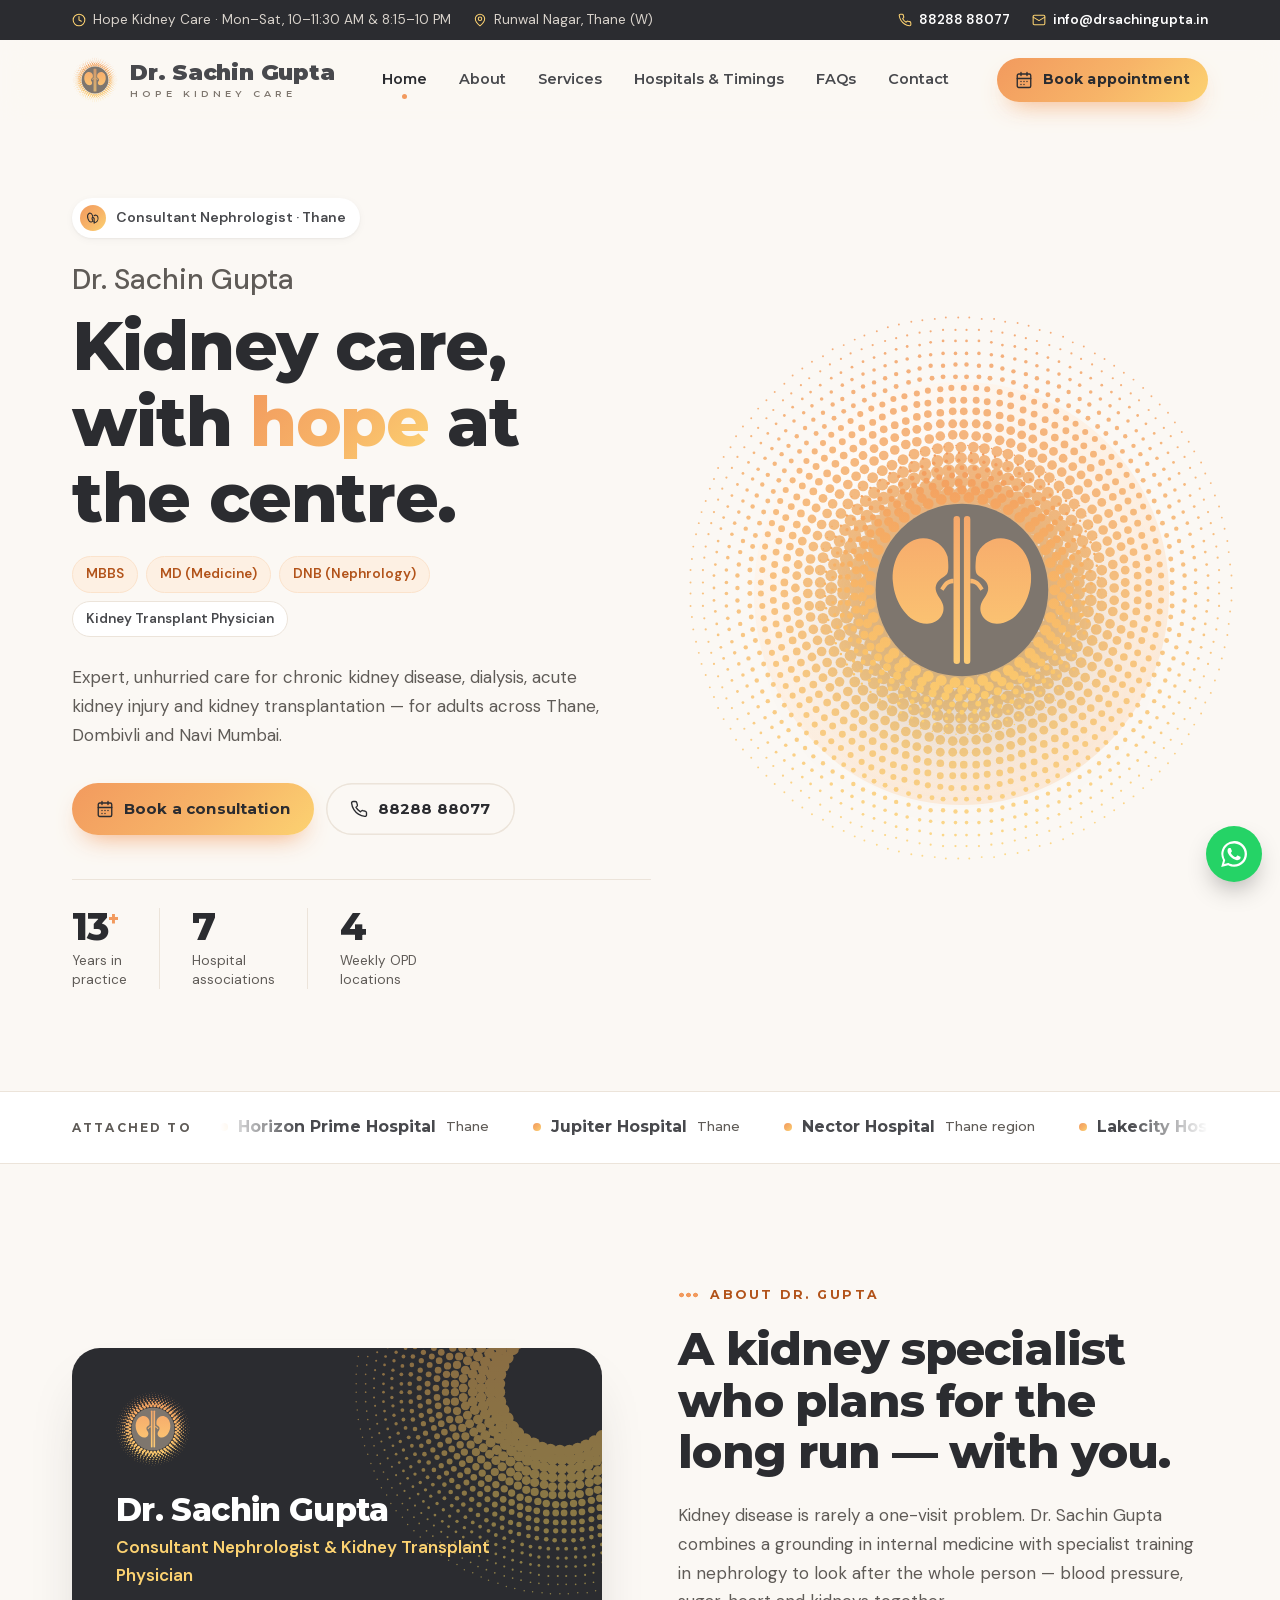
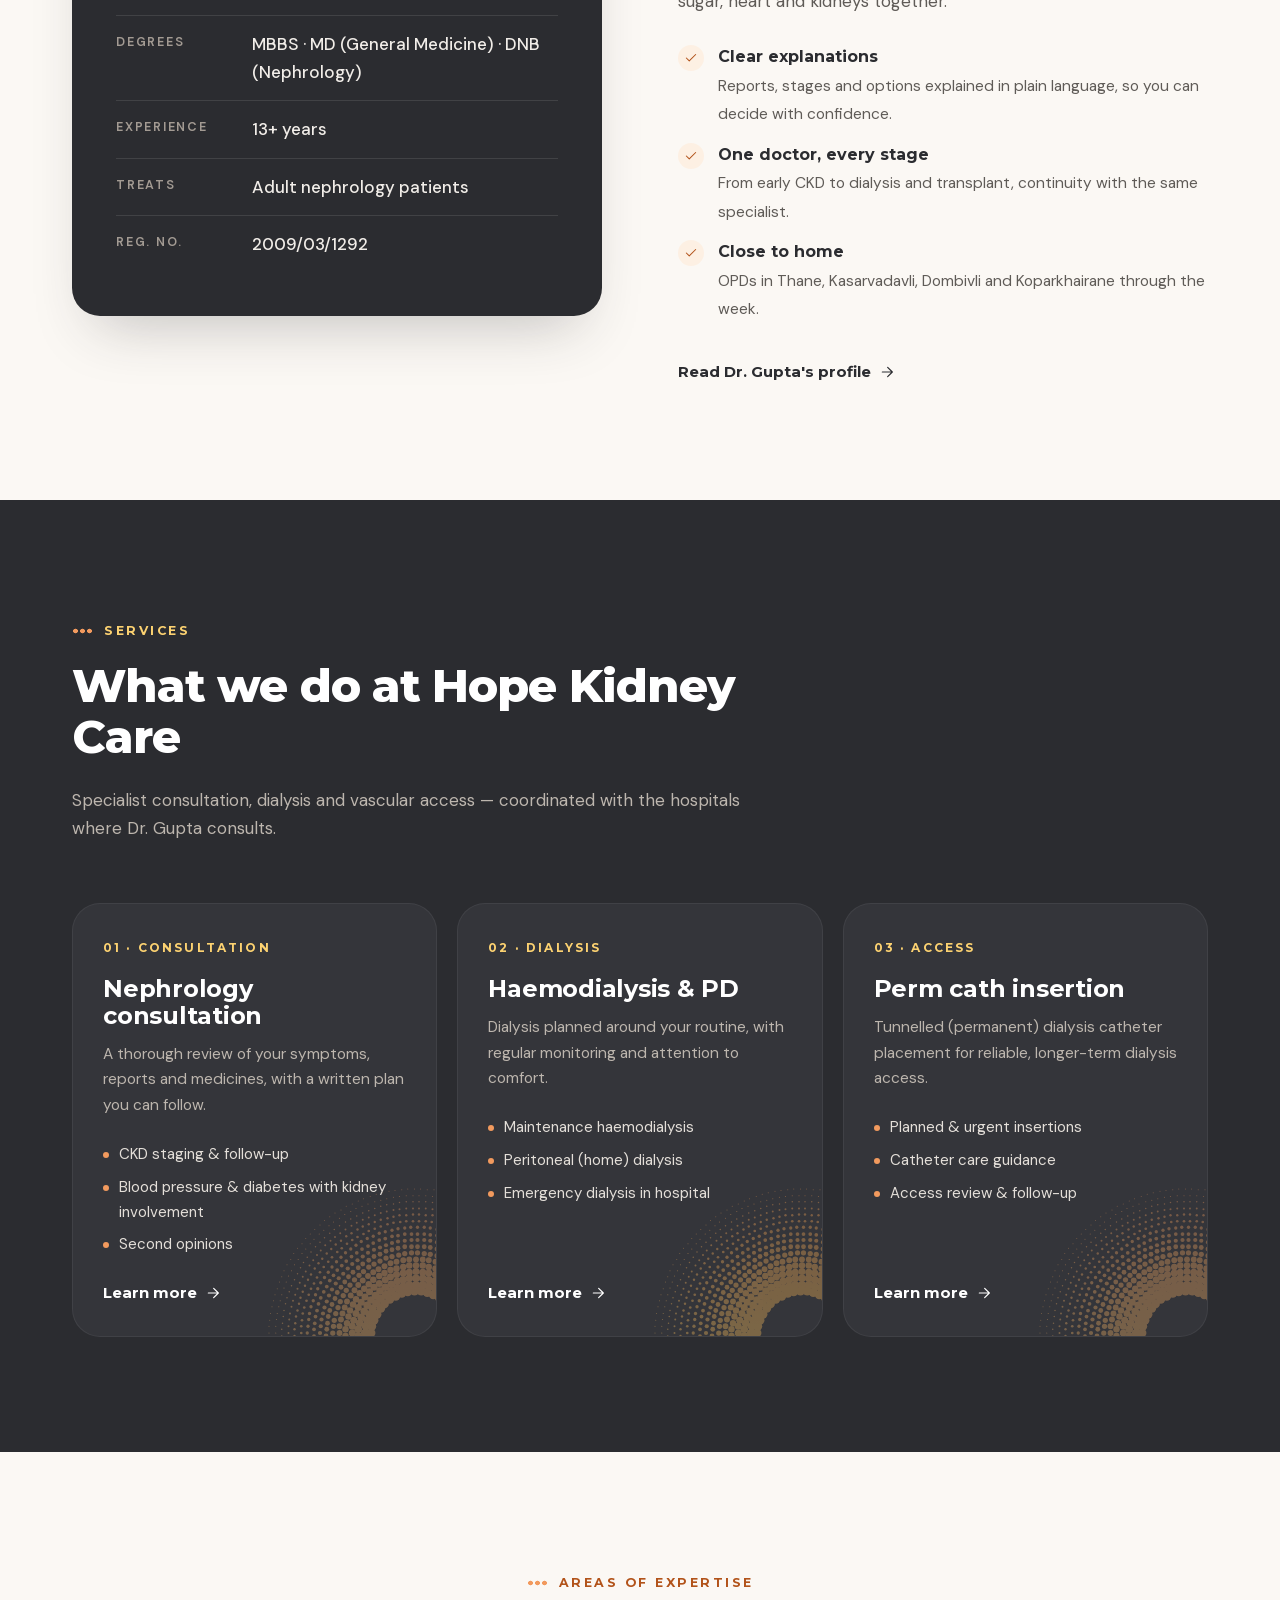
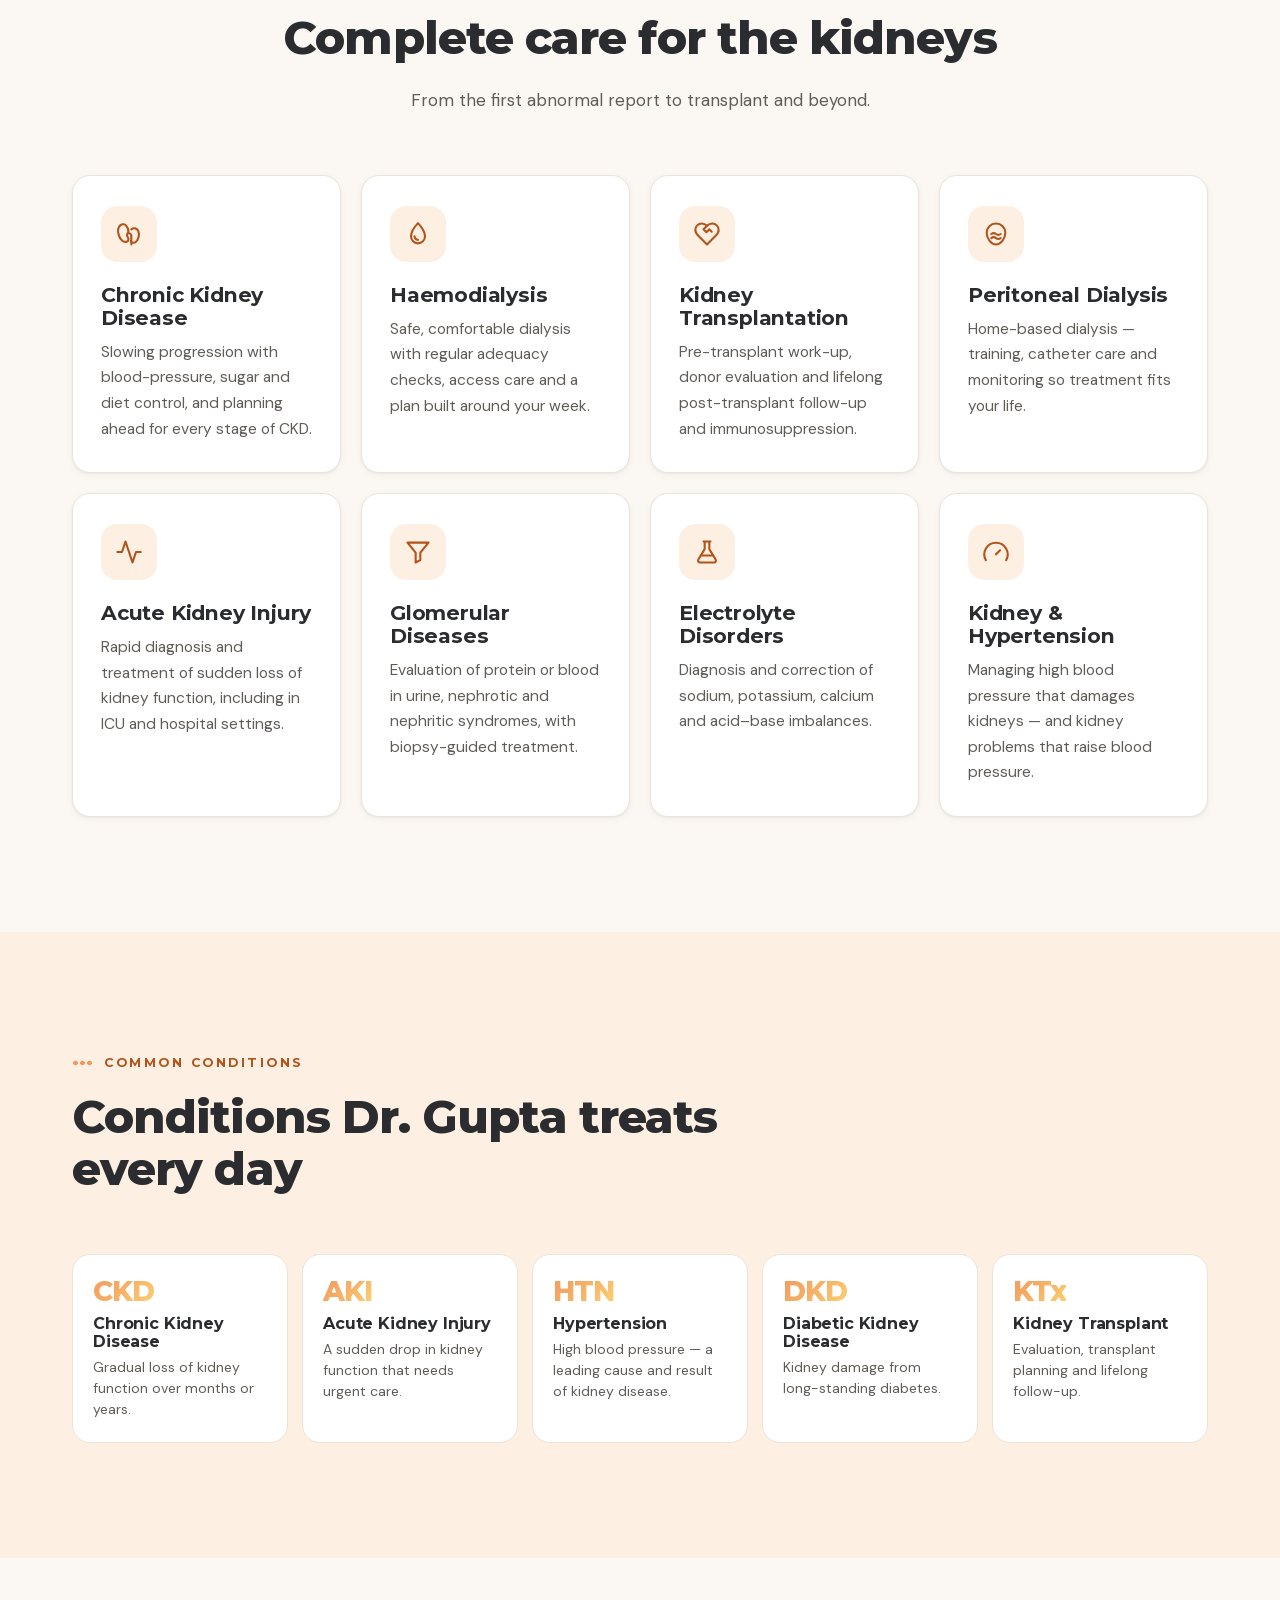
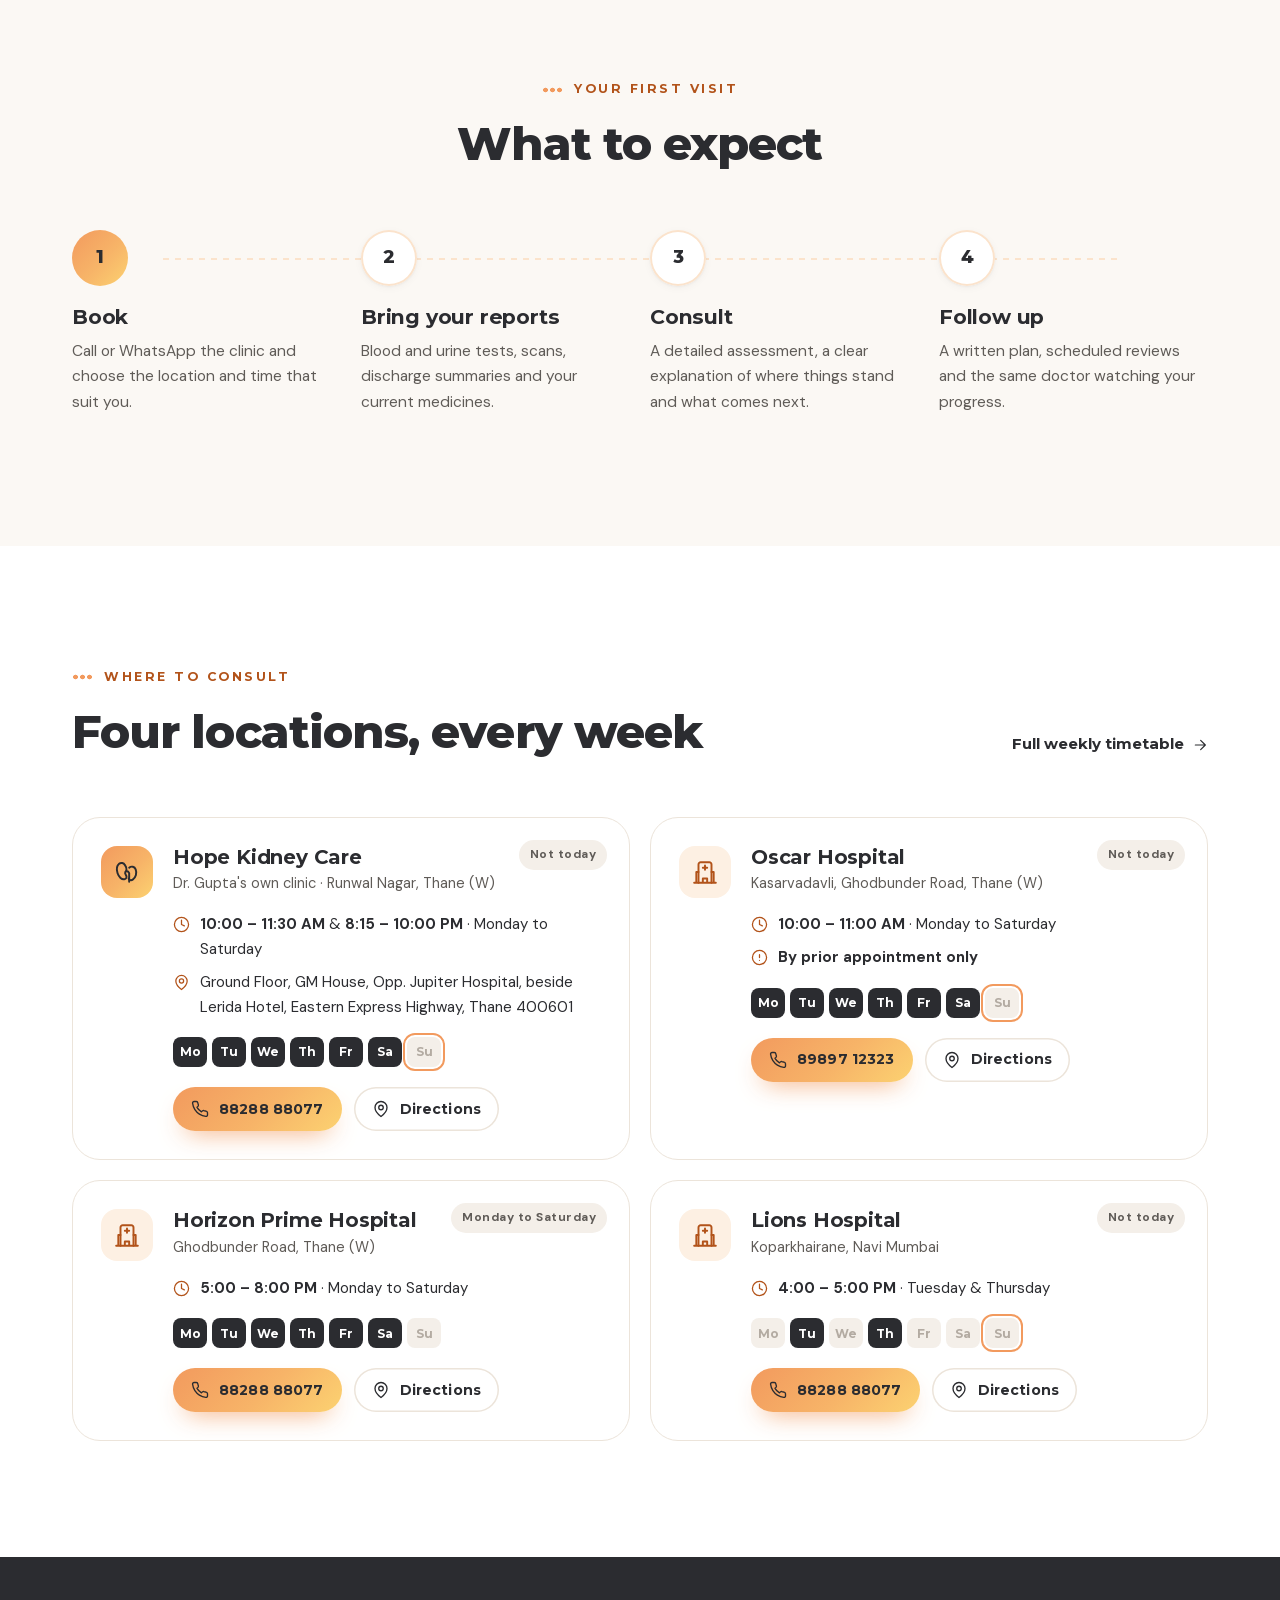
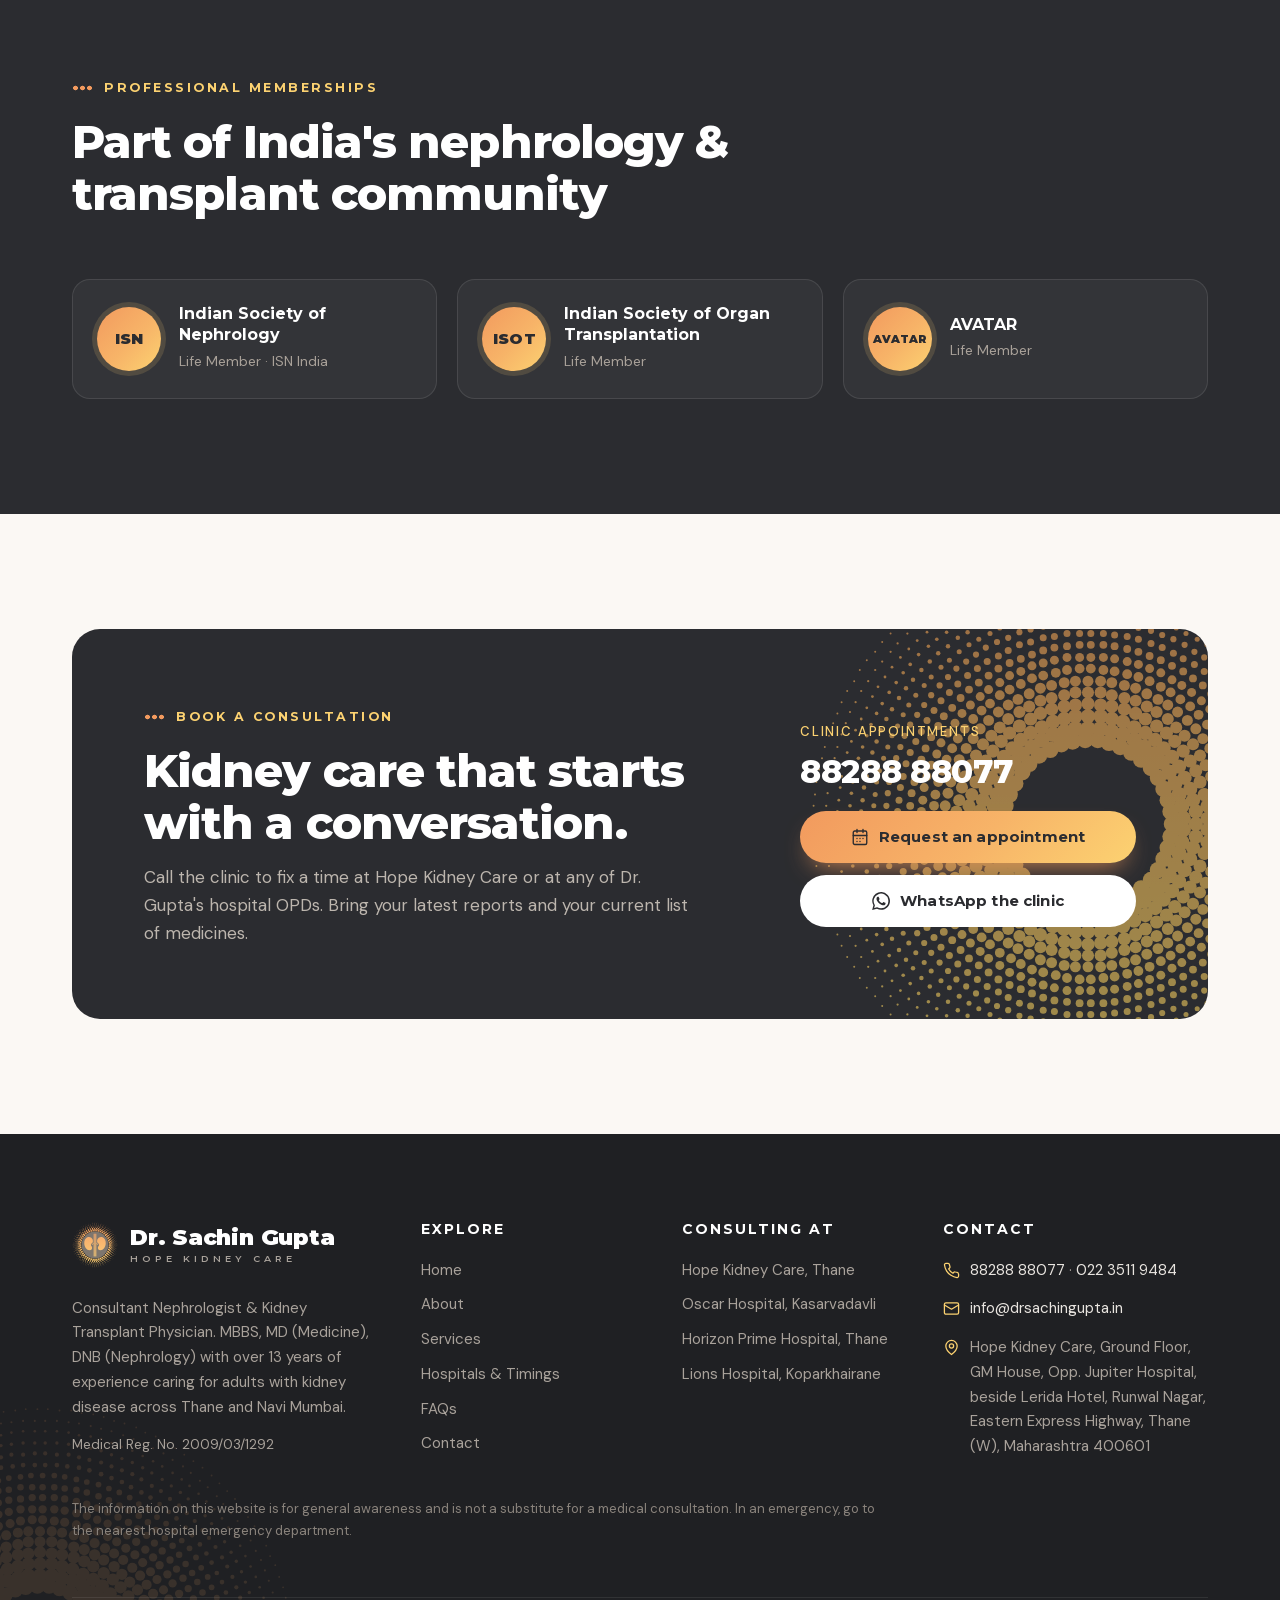
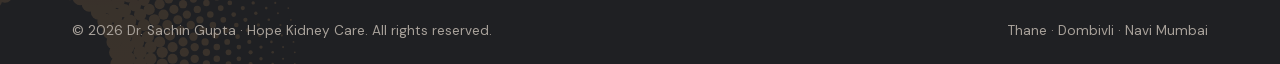
==== commit 288286d6: "commit" ====
--- a/index.html
+++ b/index.html
@@ -19,7 +19,7 @@
   <link rel="preload" href="assets/fonts/montserrat.woff2" as="font" type="font/woff2" crossorigin>
   <link rel="preload" href="assets/fonts/dm-sans.woff2" as="font" type="font/woff2" crossorigin>
   <link rel="stylesheet" href="assets/css/style.css?v=14">
-  <script type="application/ld+json">{"@context": "https://schema.org", "@graph": [{"@type": "Physician", "@id": "https://www.drsachingupta.in/#doctor", "name": "Dr. Sachin Gupta", "medicalSpecialty": "Nephrology", "description": "Consultant Nephrologist & Kidney Transplant Physician in Thane — MBBS, MD (Medicine), DNB (Nephrology).", "telephone": "+918828888077", "email": "info@drsachingupta.in", "url": "https://www.drsachingupta.in", "image": "https://www.drsachingupta.in/assets/img/og-image.png", "address": {"@type": "PostalAddress", "streetAddress": "Ground Floor, GM House, Opp. Jupiter Hospital, Runwal Nagar, Eastern Express Highway", "addressLocality": "Thane", "addressRegion": "Maharashtra", "postalCode": "400601", "addressCountry": "IN"}, "memberOf": ["Indian Society of Nephrology (ISN)", "Indian Society of Organ Transplantation (ISOT)", "AVATAR"]}, {"@type": "MedicalClinic", "@id": "https://www.drsachingupta.in/#clinic", "name": "Hope Kidney Care", "telephone": "+918828888077", "address": {"@type": "PostalAddress", "streetAddress": "Ground Floor, GM House, Opp. Jupiter Hospital, Runwal Nagar, Eastern Express Highway", "addressLocality": "Thane", "addressRegion": "Maharashtra", "postalCode": "400601", "addressCountry": "IN"}, "openingHoursSpecification": [{"@type": "OpeningHoursSpecification", "dayOfWeek": ["Monday", "Tuesday", "Wednesday", "Thursday", "Friday", "Saturday"], "opens": "19:00", "closes": "21:00"}], "medicalSpecialty": "Nephrology"}]}</script>
+  <script type="application/ld+json">{"@context": "https://schema.org", "@graph": [{"@type": "Physician", "@id": "https://www.drsachingupta.in/#doctor", "name": "Dr. Sachin Gupta", "medicalSpecialty": "Nephrology", "description": "Consultant Nephrologist & Kidney Transplant Physician in Thane — MBBS, MD (Medicine), DNB (Nephrology).", "telephone": "+918828888077", "email": "info@drsachingupta.in", "url": "https://www.drsachingupta.in", "image": "https://www.drsachingupta.in/assets/img/og-image.png", "address": {"@type": "PostalAddress", "streetAddress": "Ground Floor, GM House, Opp. Jupiter Hospital, Runwal Nagar, Eastern Express Highway", "addressLocality": "Thane", "addressRegion": "Maharashtra", "postalCode": "400601", "addressCountry": "IN"}, "memberOf": ["Indian Society of Nephrology (ISN)", "Indian Society of Organ Transplantation (ISOT)", "AVATAR"]}, {"@type": "MedicalClinic", "@id": "https://www.drsachingupta.in/#clinic", "name": "Hope Kidney Care", "telephone": "+918828888077", "address": {"@type": "PostalAddress", "streetAddress": "Ground Floor, GM House, Opp. Jupiter Hospital, Runwal Nagar, Eastern Express Highway", "addressLocality": "Thane", "addressRegion": "Maharashtra", "postalCode": "400601", "addressCountry": "IN"}, "openingHoursSpecification": [{"@type": "OpeningHoursSpecification", "dayOfWeek": ["Monday", "Tuesday", "Wednesday", "Thursday", "Friday", "Saturday"], "opens": "10:00", "closes": "11:30"}, {"@type": "OpeningHoursSpecification", "dayOfWeek": ["Monday", "Tuesday", "Wednesday", "Thursday", "Friday", "Saturday"], "opens": "20:15", "closes": "22:00"}], "medicalSpecialty": "Nephrology"}]}</script>
   <script defer src="assets/js/site.js?v=5"></script>
 </head>
 <body>
@@ -29,7 +29,7 @@
 <div class="topbar">
   <div class="container">
     <div class="topbar__items">
-      <span class="topbar__item"><svg aria-hidden="true"><use href="#i-clock"/></svg> Hope Kidney Care · Mon–Sat, 7–9 PM</span>
+      <span class="topbar__item"><svg aria-hidden="true"><use href="#i-clock"/></svg> Hope Kidney Care · Mon–Sat, 10–11:30 AM &amp; 8:15–10 PM</span>
       <span class="topbar__item topbar__hide-sm"><svg aria-hidden="true"><use href="#i-pin"/></svg> Runwal Nagar, Thane (W)</span>
     </div>
     <div class="topbar__items">
@@ -100,7 +100,7 @@
   <div class="container trust__row">
     <span class="trust__label">Attached to</span>
     <div class="marquee"><div class="marquee__track">
-      <span class="marquee__item">AIMS Hospital <small style="font-weight:500;color:var(--muted)">Dombivli</small></span><span class="marquee__item">Jupiter Hospital <small style="font-weight:500;color:var(--muted)">Thane</small></span><span class="marquee__item">Nector Hospital <small style="font-weight:500;color:var(--muted)">Thane region</small></span><span class="marquee__item">Lakecity Hospital <small style="font-weight:500;color:var(--muted)">Thane</small></span><span class="marquee__item">Oscar Hospital <small style="font-weight:500;color:var(--muted)">Kasarvadavli, Thane</small></span><span class="marquee__item">Siddhivinayak Hospital <small style="font-weight:500;color:var(--muted)">Thane</small></span><span class="marquee__item">Lions Hospital <small style="font-weight:500;color:var(--muted)">Koparkhairane, Navi Mumbai</small></span><span class="marquee__item">AIMS Hospital <small style="font-weight:500;color:var(--muted)">Dombivli</small></span><span class="marquee__item">Jupiter Hospital <small style="font-weight:500;color:var(--muted)">Thane</small></span><span class="marquee__item">Nector Hospital <small style="font-weight:500;color:var(--muted)">Thane region</small></span><span class="marquee__item">Lakecity Hospital <small style="font-weight:500;color:var(--muted)">Thane</small></span><span class="marquee__item">Oscar Hospital <small style="font-weight:500;color:var(--muted)">Kasarvadavli, Thane</small></span><span class="marquee__item">Siddhivinayak Hospital <small style="font-weight:500;color:var(--muted)">Thane</small></span><span class="marquee__item">Lions Hospital <small style="font-weight:500;color:var(--muted)">Koparkhairane, Navi Mumbai</small></span>
+      <span class="marquee__item">Horizon Prime Hospital <small style="font-weight:500;color:var(--muted)">Thane</small></span><span class="marquee__item">Jupiter Hospital <small style="font-weight:500;color:var(--muted)">Thane</small></span><span class="marquee__item">Nector Hospital <small style="font-weight:500;color:var(--muted)">Thane region</small></span><span class="marquee__item">Lakecity Hospital <small style="font-weight:500;color:var(--muted)">Thane</small></span><span class="marquee__item">Oscar Hospital <small style="font-weight:500;color:var(--muted)">Kasarvadavli, Thane</small></span><span class="marquee__item">Siddhivinayak Hospital <small style="font-weight:500;color:var(--muted)">Thane</small></span><span class="marquee__item">Lions Hospital <small style="font-weight:500;color:var(--muted)">Koparkhairane, Navi Mumbai</small></span><span class="marquee__item">Horizon Prime Hospital <small style="font-weight:500;color:var(--muted)">Thane</small></span><span class="marquee__item">Jupiter Hospital <small style="font-weight:500;color:var(--muted)">Thane</small></span><span class="marquee__item">Nector Hospital <small style="font-weight:500;color:var(--muted)">Thane region</small></span><span class="marquee__item">Lakecity Hospital <small style="font-weight:500;color:var(--muted)">Thane</small></span><span class="marquee__item">Oscar Hospital <small style="font-weight:500;color:var(--muted)">Kasarvadavli, Thane</small></span><span class="marquee__item">Siddhivinayak Hospital <small style="font-weight:500;color:var(--muted)">Thane</small></span><span class="marquee__item">Lions Hospital <small style="font-weight:500;color:var(--muted)">Koparkhairane, Navi Mumbai</small></span>
     </div></div>
   </div>
 </div>
@@ -220,7 +220,7 @@
           <h3>Hope Kidney Care</h3>
           <p class="loc__area">Dr. Gupta's own clinic · Runwal Nagar, Thane (W)</p>
           <div class="loc__meta">
-            <div><svg aria-hidden="true"><use href="#i-clock"/></svg><span><strong>7:00 – 9:00 PM</strong> · Monday to Saturday</span></div>
+            <div><svg aria-hidden="true"><use href="#i-clock"/></svg><span><strong>10:00 – 11:30 AM</strong> &amp; <strong>8:15 – 10:00 PM</strong> · Monday to Saturday</span></div>
             <div><svg aria-hidden="true"><use href="#i-pin"/></svg><span>Ground Floor, GM House, Opp. Jupiter Hospital, beside Lerida Hotel, Eastern Express Highway, Thane 400601</span></div>
           </div>
           <div class="loc__days" aria-label="Consulting days"><span data-d="1" class="on" title="Mon">Mo</span><span data-d="2" class="on" title="Tue">Tu</span><span data-d="3" class="on" title="Wed">We</span><span data-d="4" class="on" title="Thu">Th</span><span data-d="5" class="on" title="Fri">Fr</span><span data-d="6" class="on" title="Sat">Sa</span><span data-d="0" class="" title="Sun">Su</span></div>
@@ -247,20 +247,20 @@
           </div>
         </div>
       </article>
-      <article class="loc reveal" id="aims" data-loc="aims" style="--d:0.12s">
+      <article class="loc reveal" id="horizon-prime" data-loc="horizon-prime" style="--d:0.12s">
         <span class="loc__status">Monday to Saturday</span>
         <div class="loc__pin"><svg aria-hidden="true"><use href="#i-hospital"/></svg></div>
         <div>
-          <h3>AIMS Hospital</h3>
-          <p class="loc__area">Dombivli</p>
+          <h3>Horizon Prime Hospital</h3>
+          <p class="loc__area">Ghodbunder Road, Thane (W)</p>
           <div class="loc__meta">
-            <div><svg aria-hidden="true"><use href="#i-clock"/></svg><span><strong>12:00 – 2:00 PM</strong> · Monday to Saturday</span></div>
-            
+            <div><svg aria-hidden="true"><use href="#i-clock"/></svg><span><strong>5:00 – 8:00 PM</strong> · Monday to Saturday</span></div>
+
           </div>
           <div class="loc__days" aria-label="Consulting days"><span data-d="1" class="on" title="Mon">Mo</span><span data-d="2" class="on" title="Tue">Tu</span><span data-d="3" class="on" title="Wed">We</span><span data-d="4" class="on" title="Thu">Th</span><span data-d="5" class="on" title="Fri">Fr</span><span data-d="6" class="on" title="Sat">Sa</span><span data-d="0" class="" title="Sun">Su</span></div>
           <div class="btn-row">
             <a class="btn btn--primary" href="tel:+918828888077"><svg aria-hidden="true"><use href="#i-phone"/></svg> 88288 88077</a>
-            <a class="btn btn--ghost" href="https://www.google.com/maps/search/?api=1&query=AIMS+Hospital+Dombivli" target="_blank" rel="noopener"><svg aria-hidden="true"><use href="#i-pin"/></svg> Directions</a>
+            <a class="btn btn--ghost" href="https://www.google.com/maps/search/?api=1&query=Horizon+Prime+Hospital+Ghodbunder+Road+Thane" target="_blank" rel="noopener"><svg aria-hidden="true"><use href="#i-pin"/></svg> Directions</a>
           </div>
         </div>
       </article>
@@ -335,7 +335,7 @@
         <ul class="footer-links">
           <li><a href="hospitals.html#hope">Hope Kidney Care, Thane</a></li>
           <li><a href="hospitals.html#oscar">Oscar Hospital, Kasarvadavli</a></li>
-          <li><a href="hospitals.html#aims">AIMS Hospital, Dombivli</a></li>
+          <li><a href="hospitals.html#horizon-prime">Horizon Prime Hospital, Thane</a></li>
           <li><a href="hospitals.html#lions">Lions Hospital, Koparkhairane</a></li>
         </ul>
       </div>
